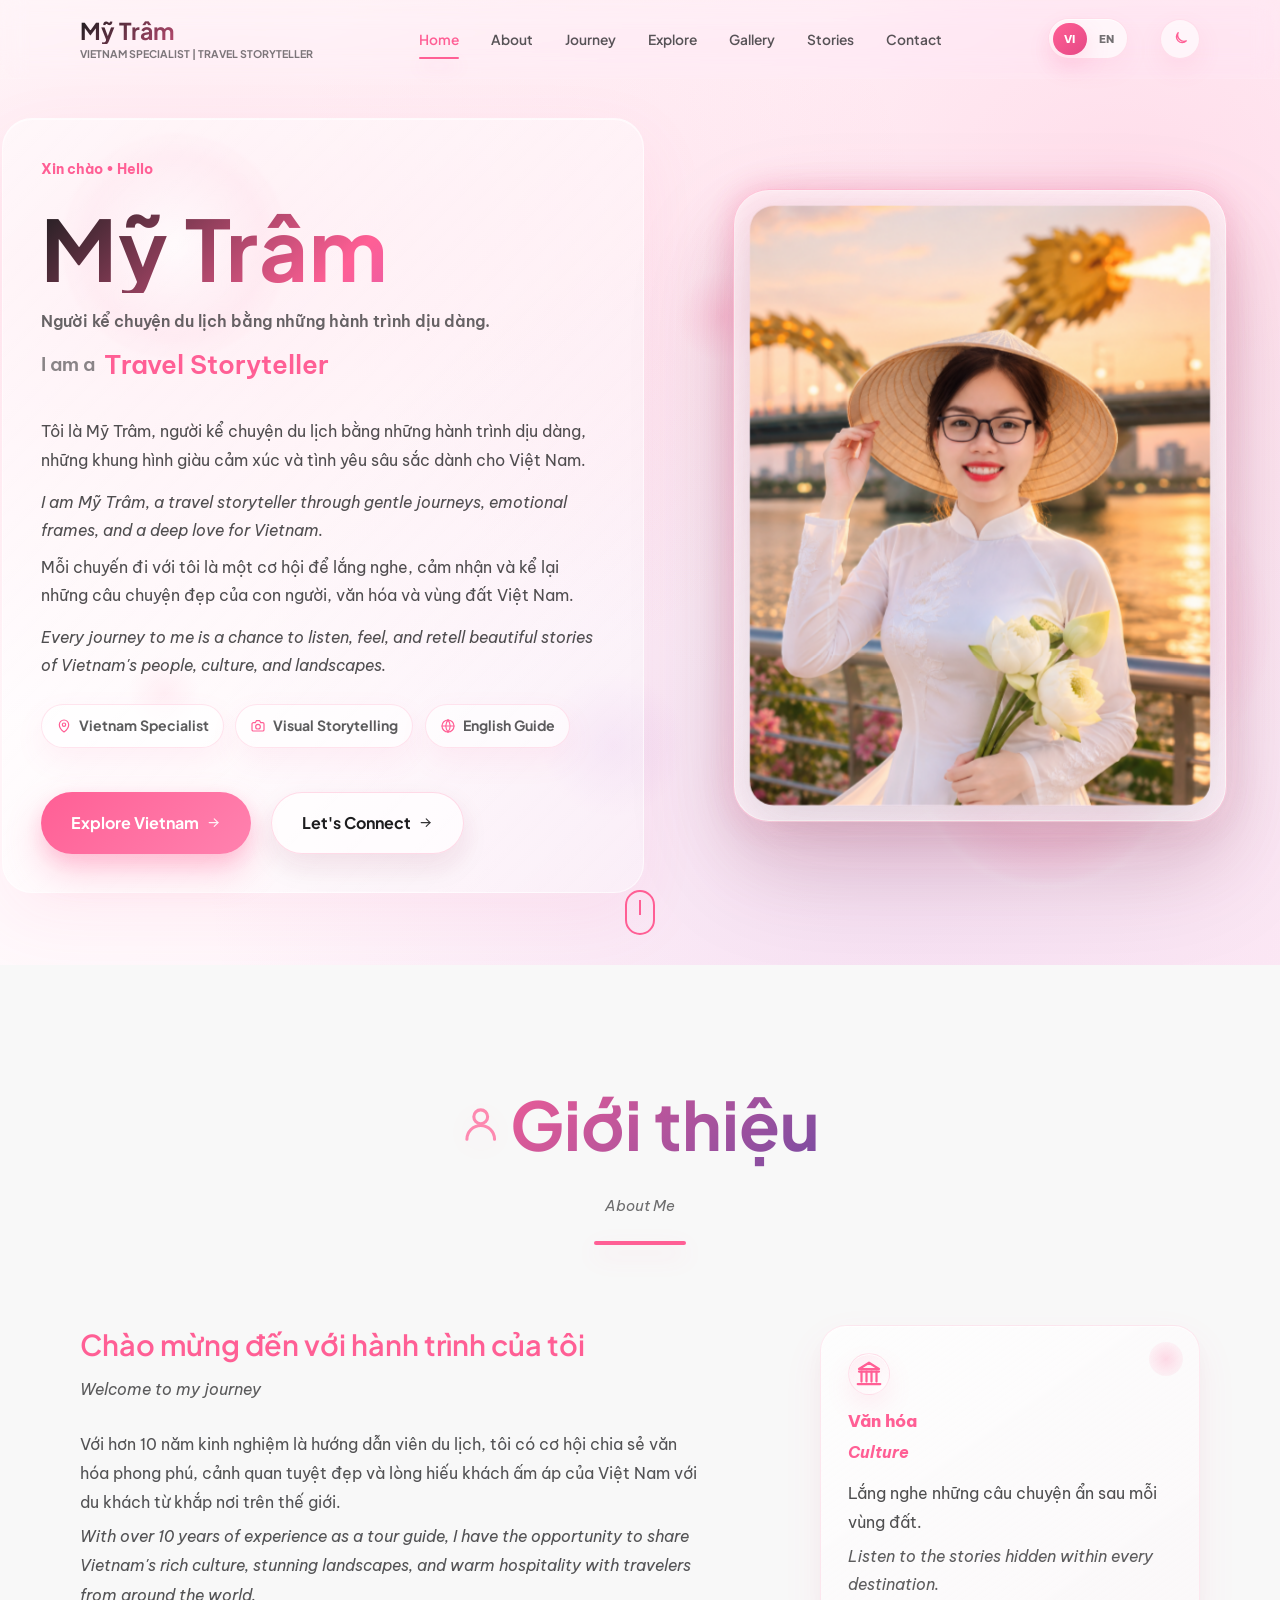
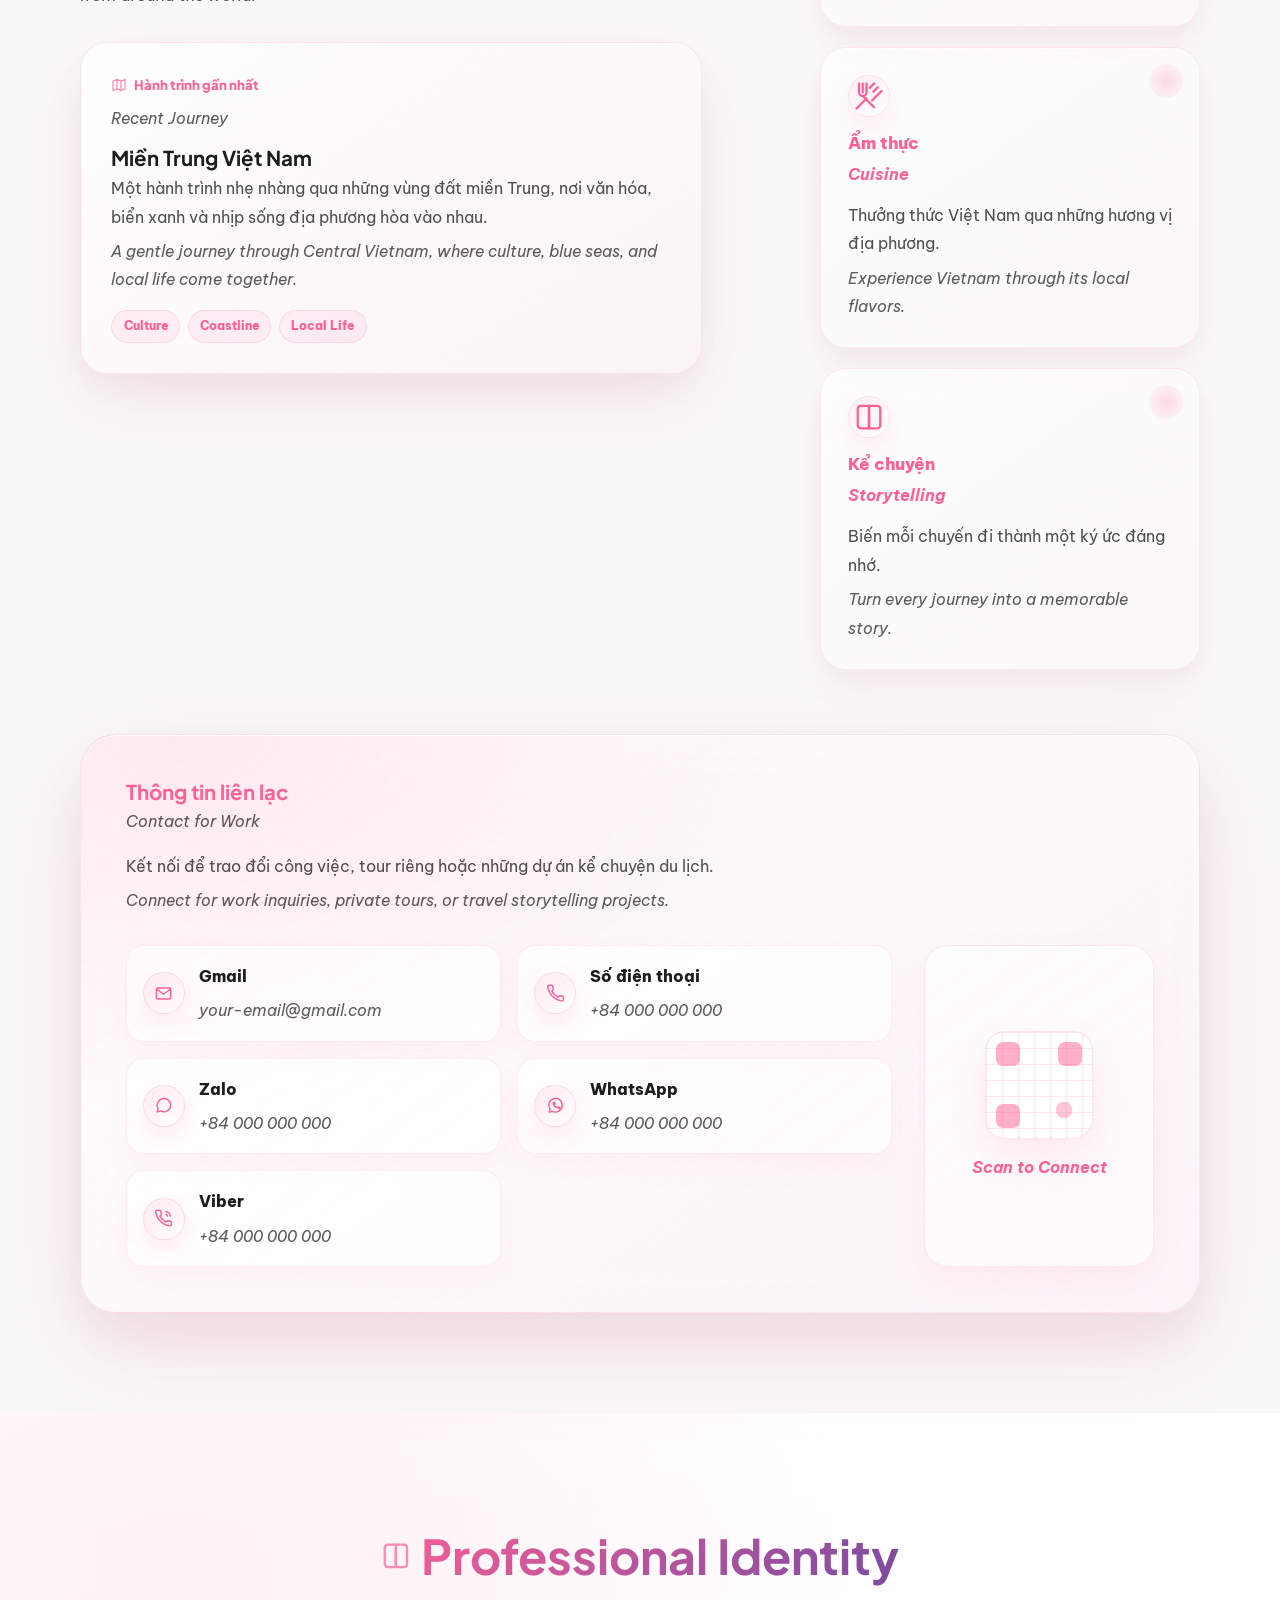
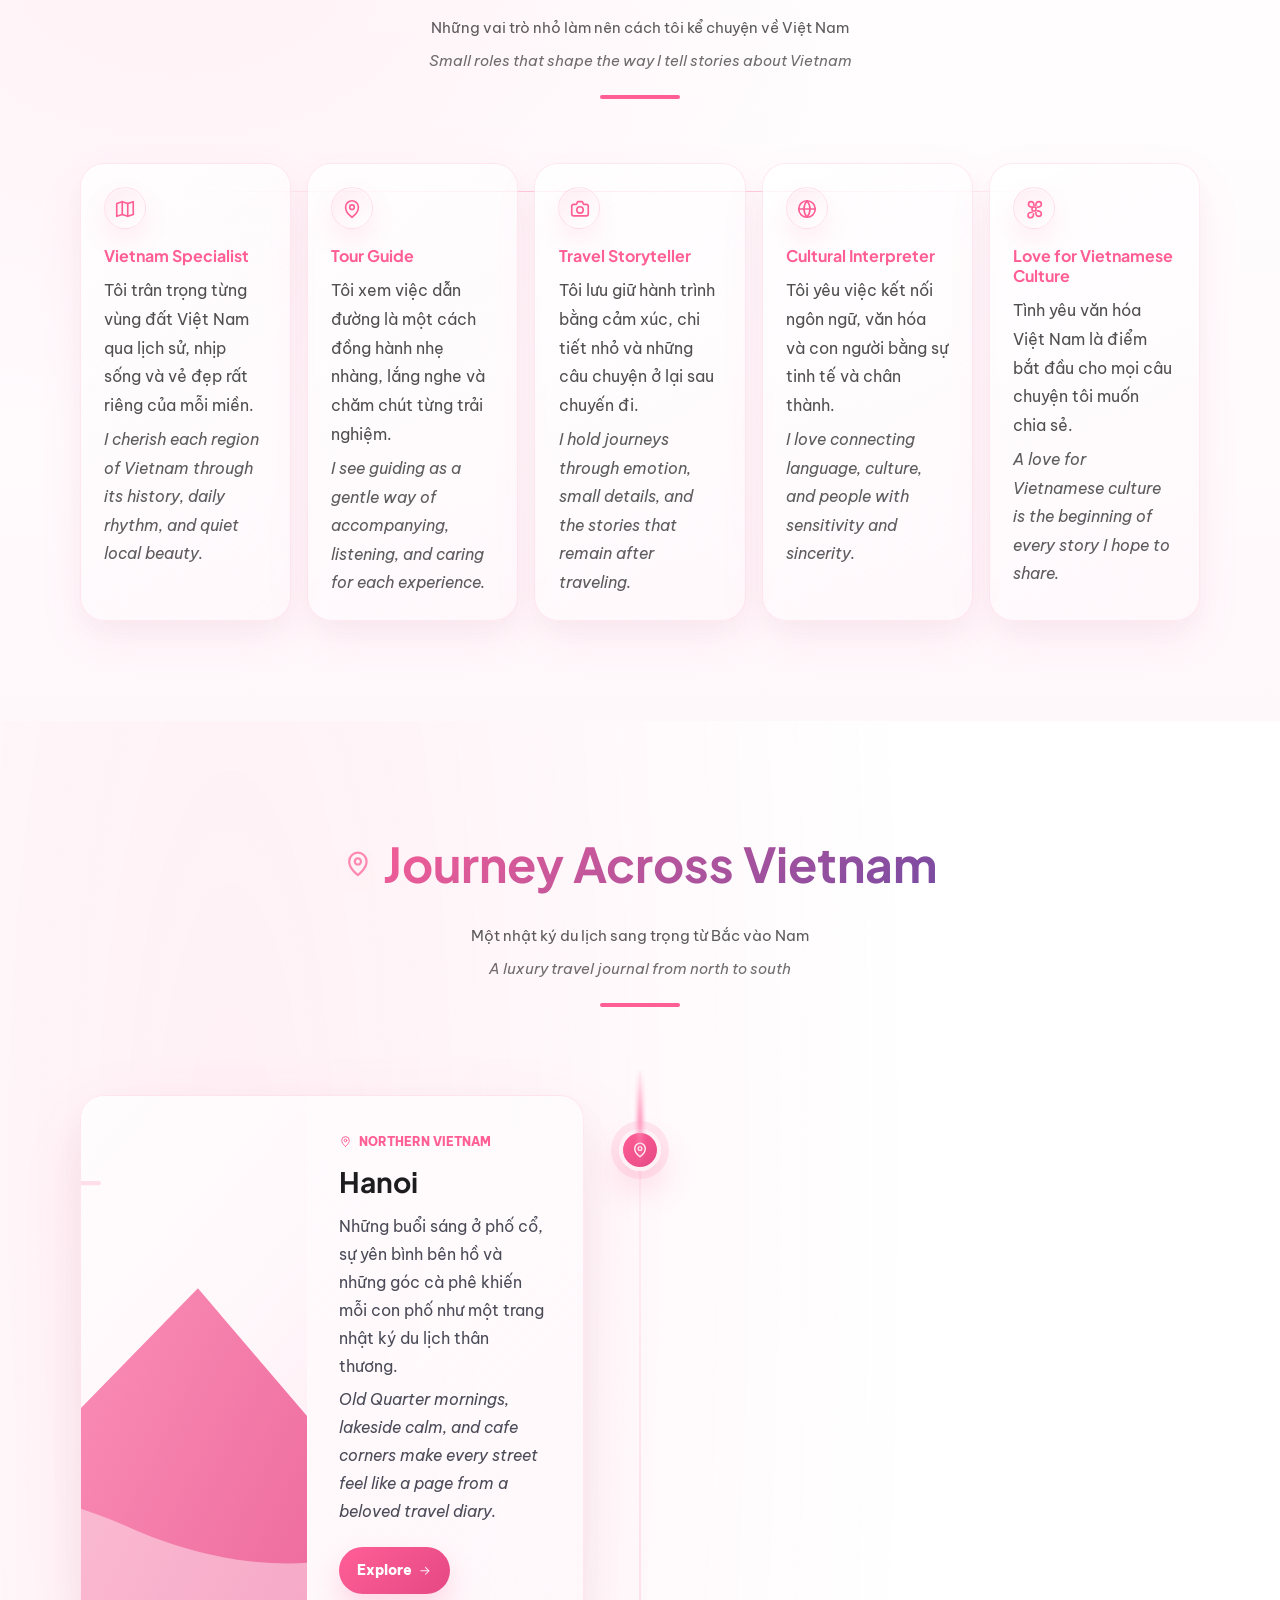
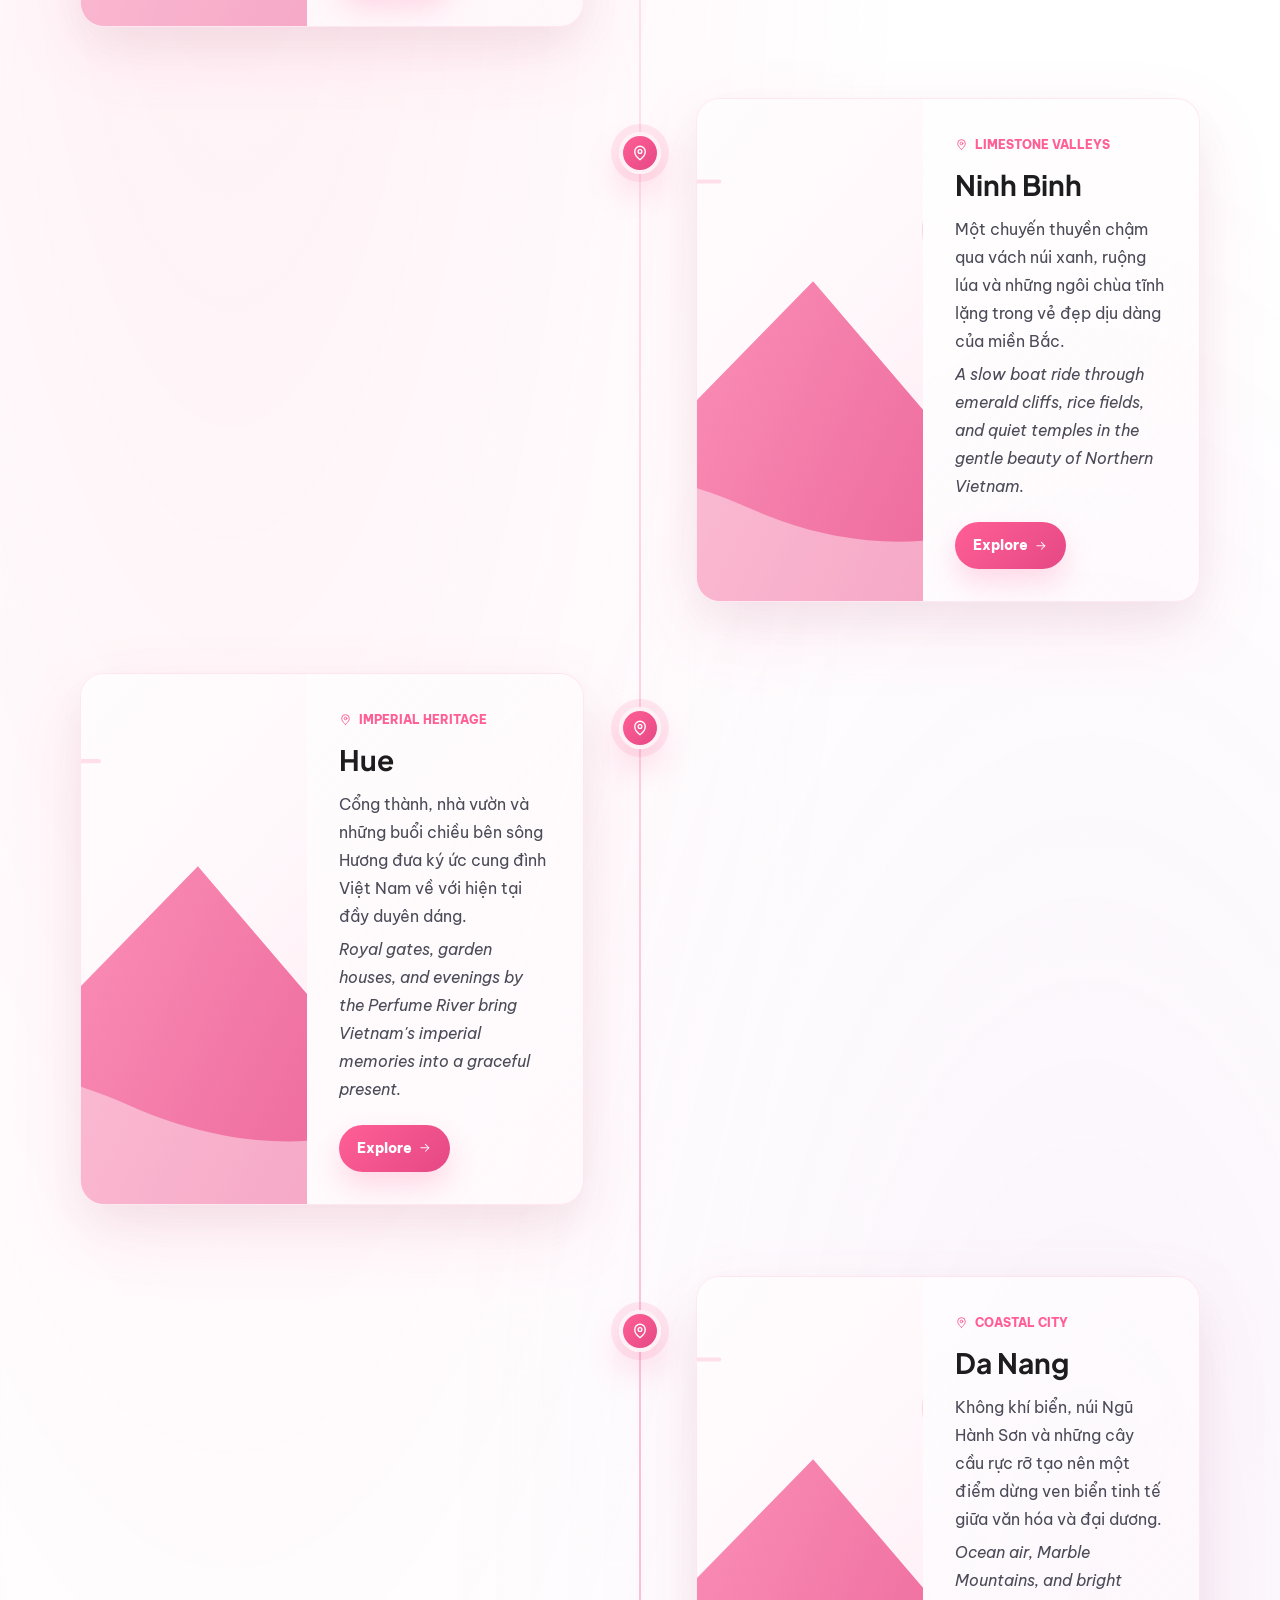
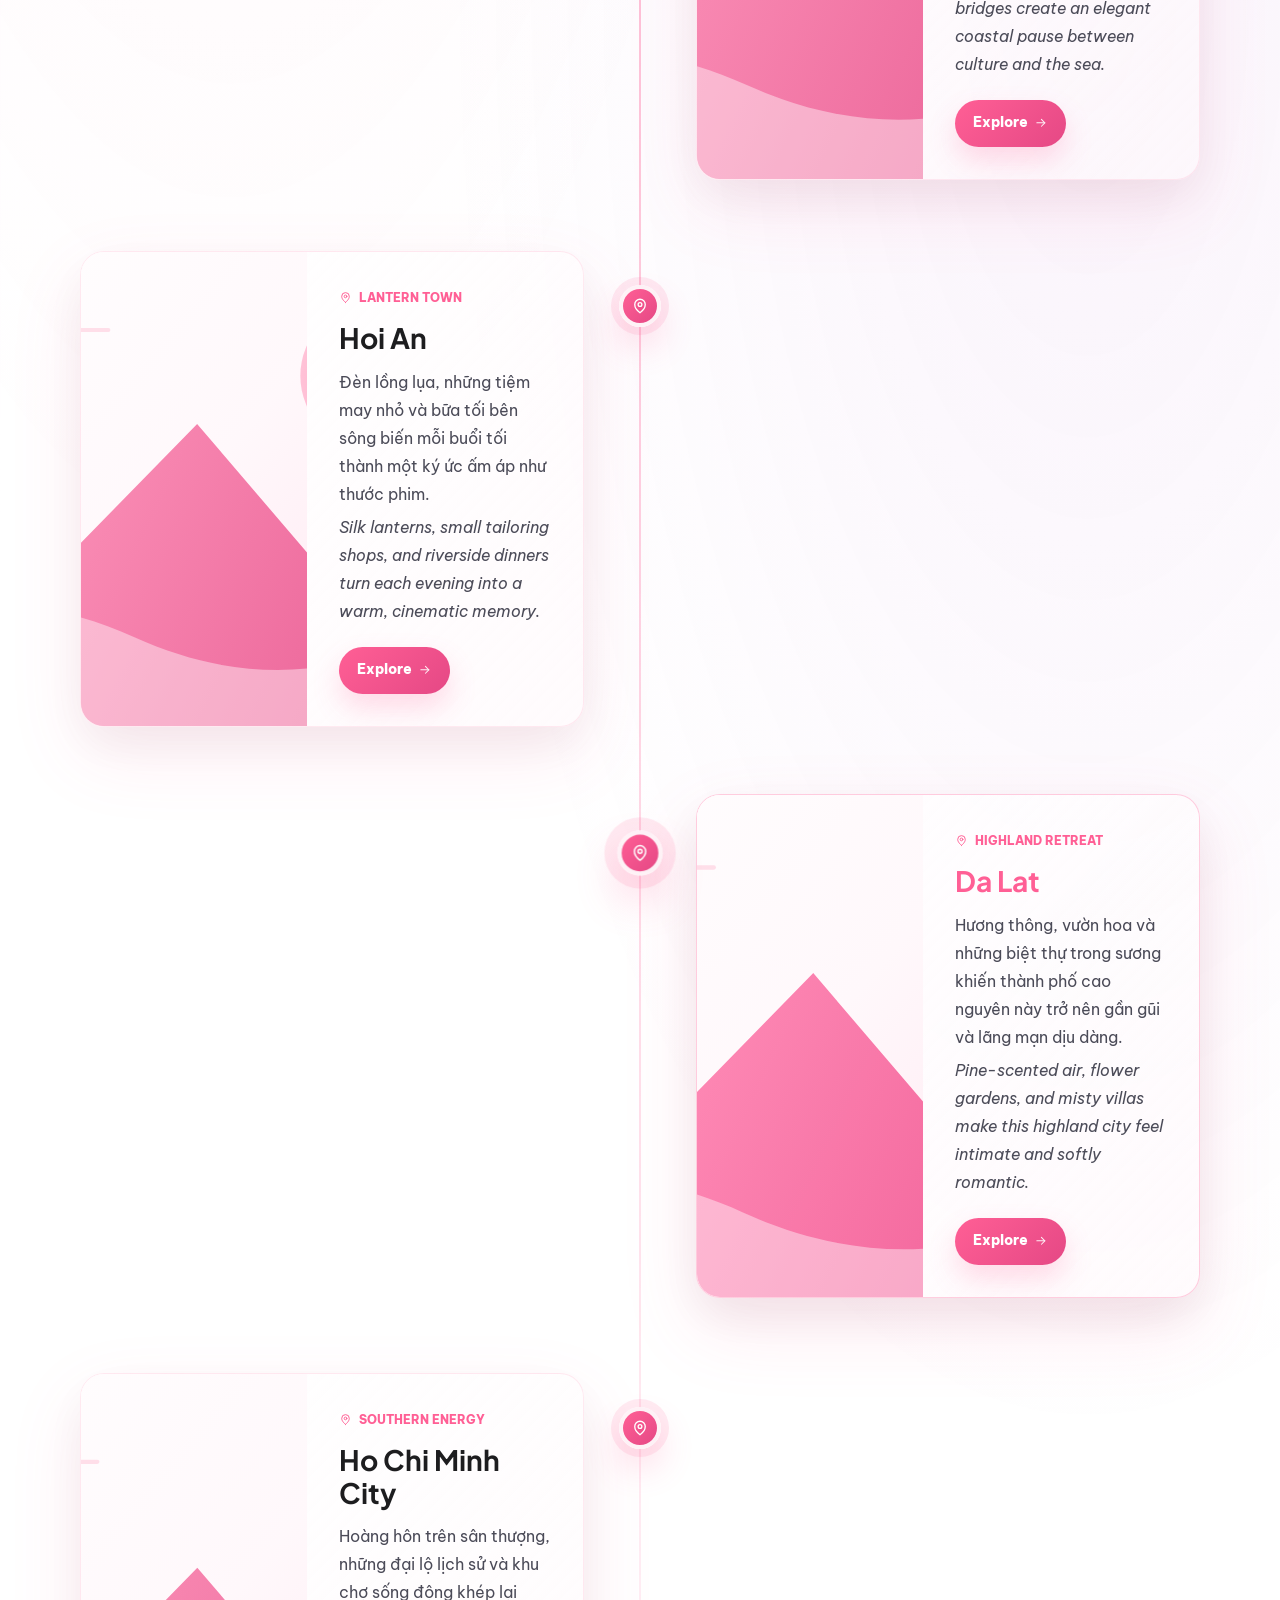
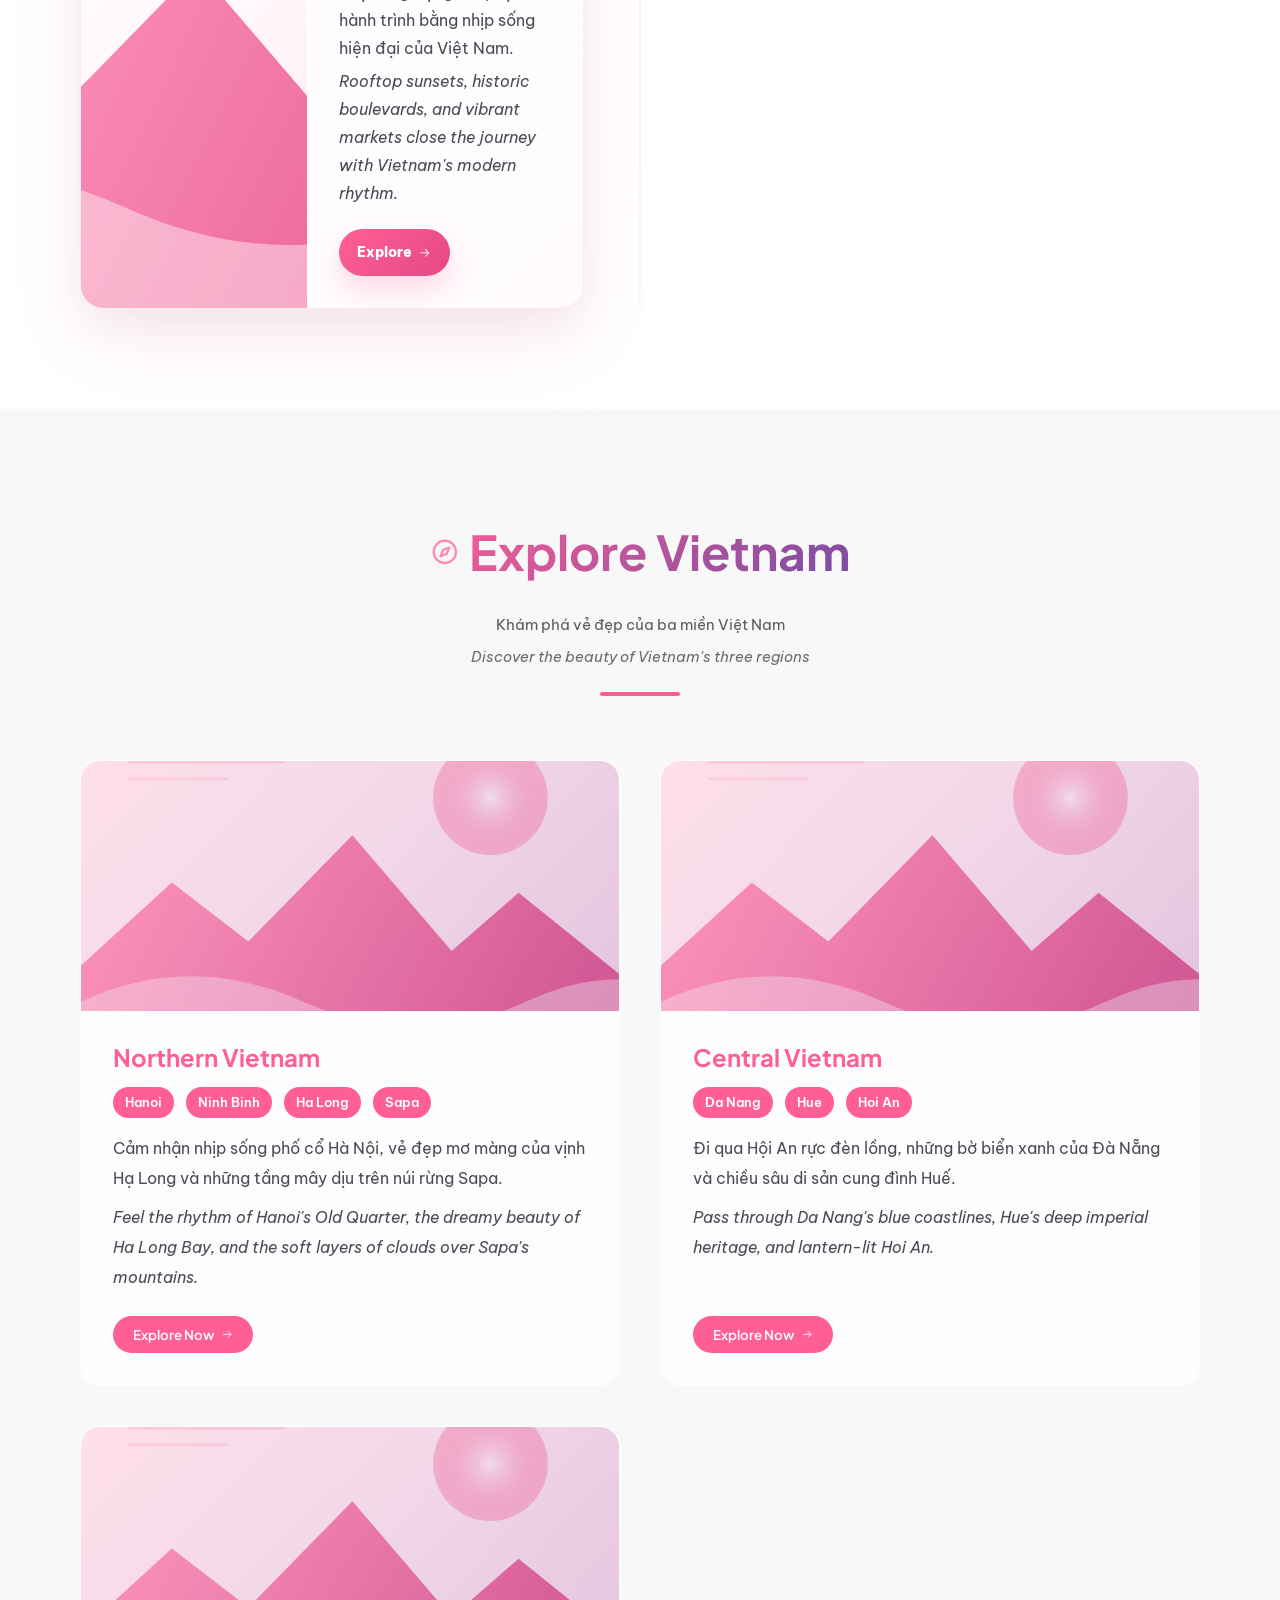
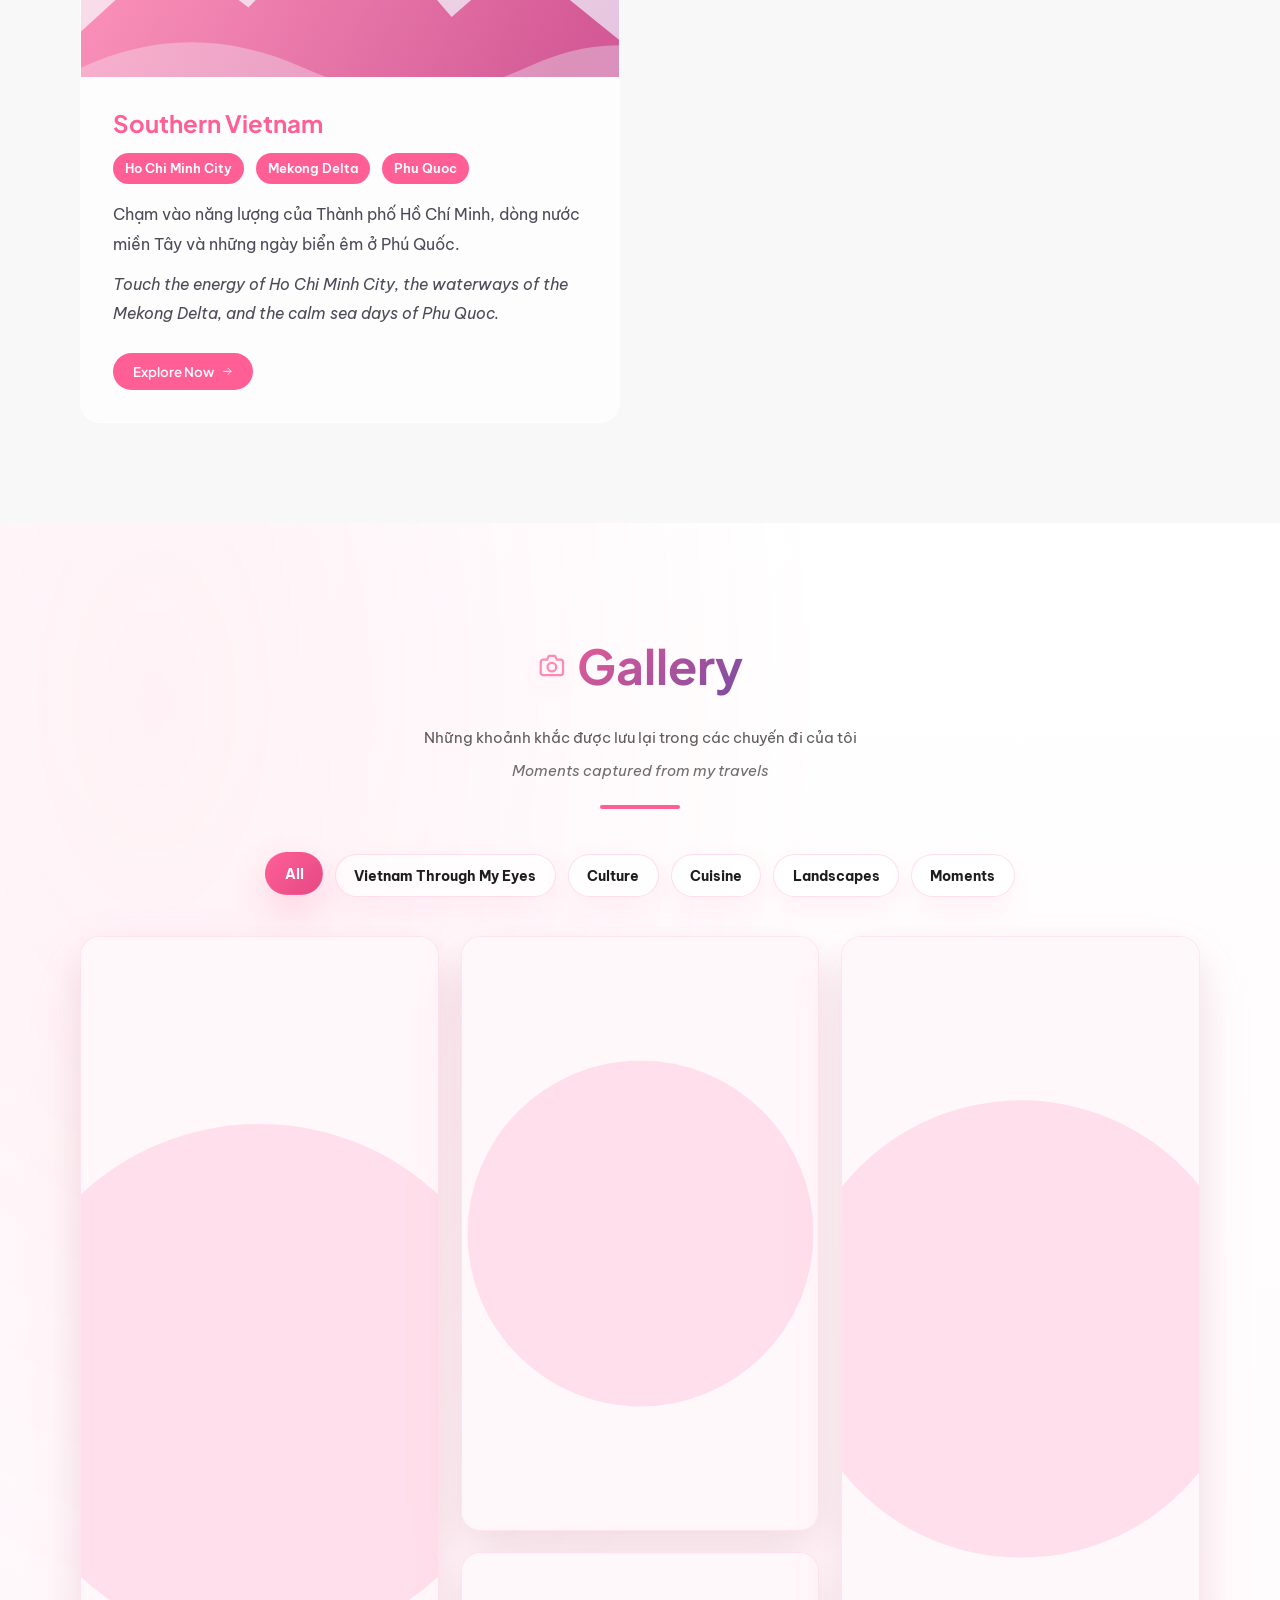
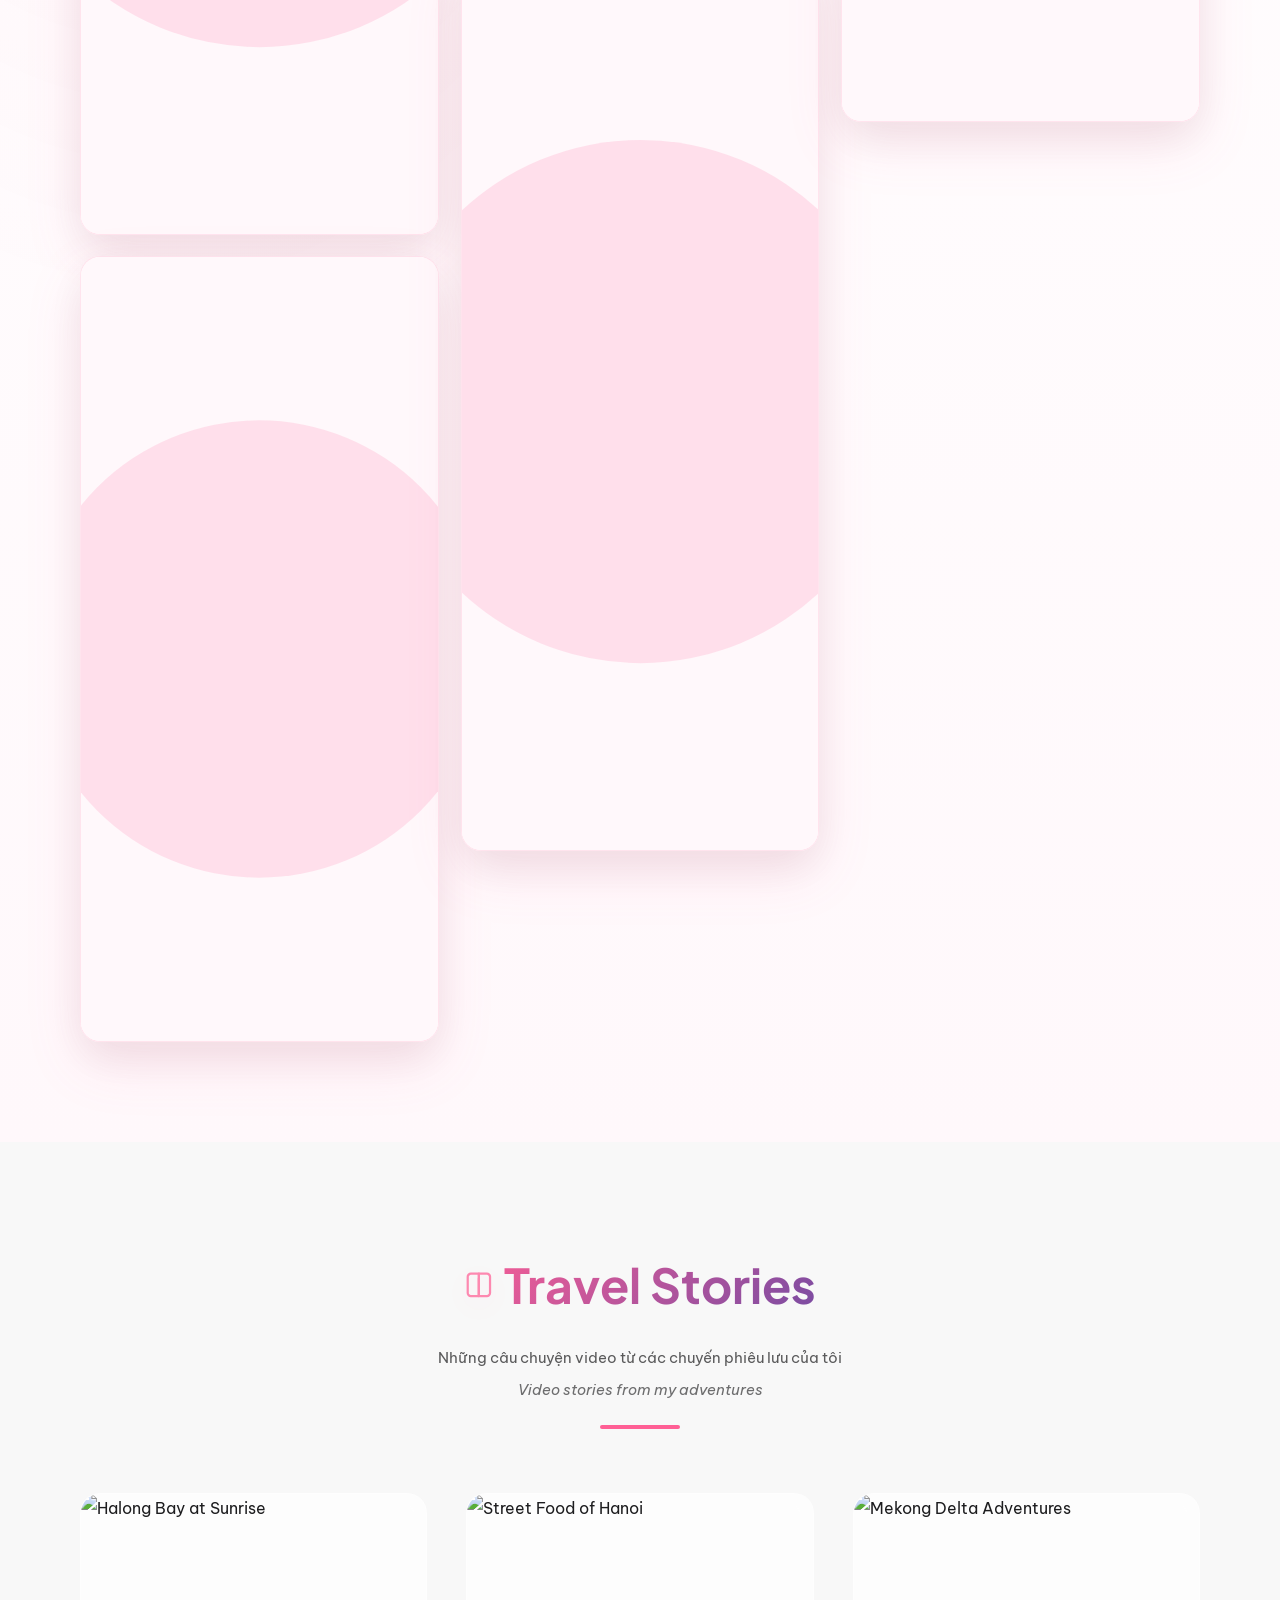
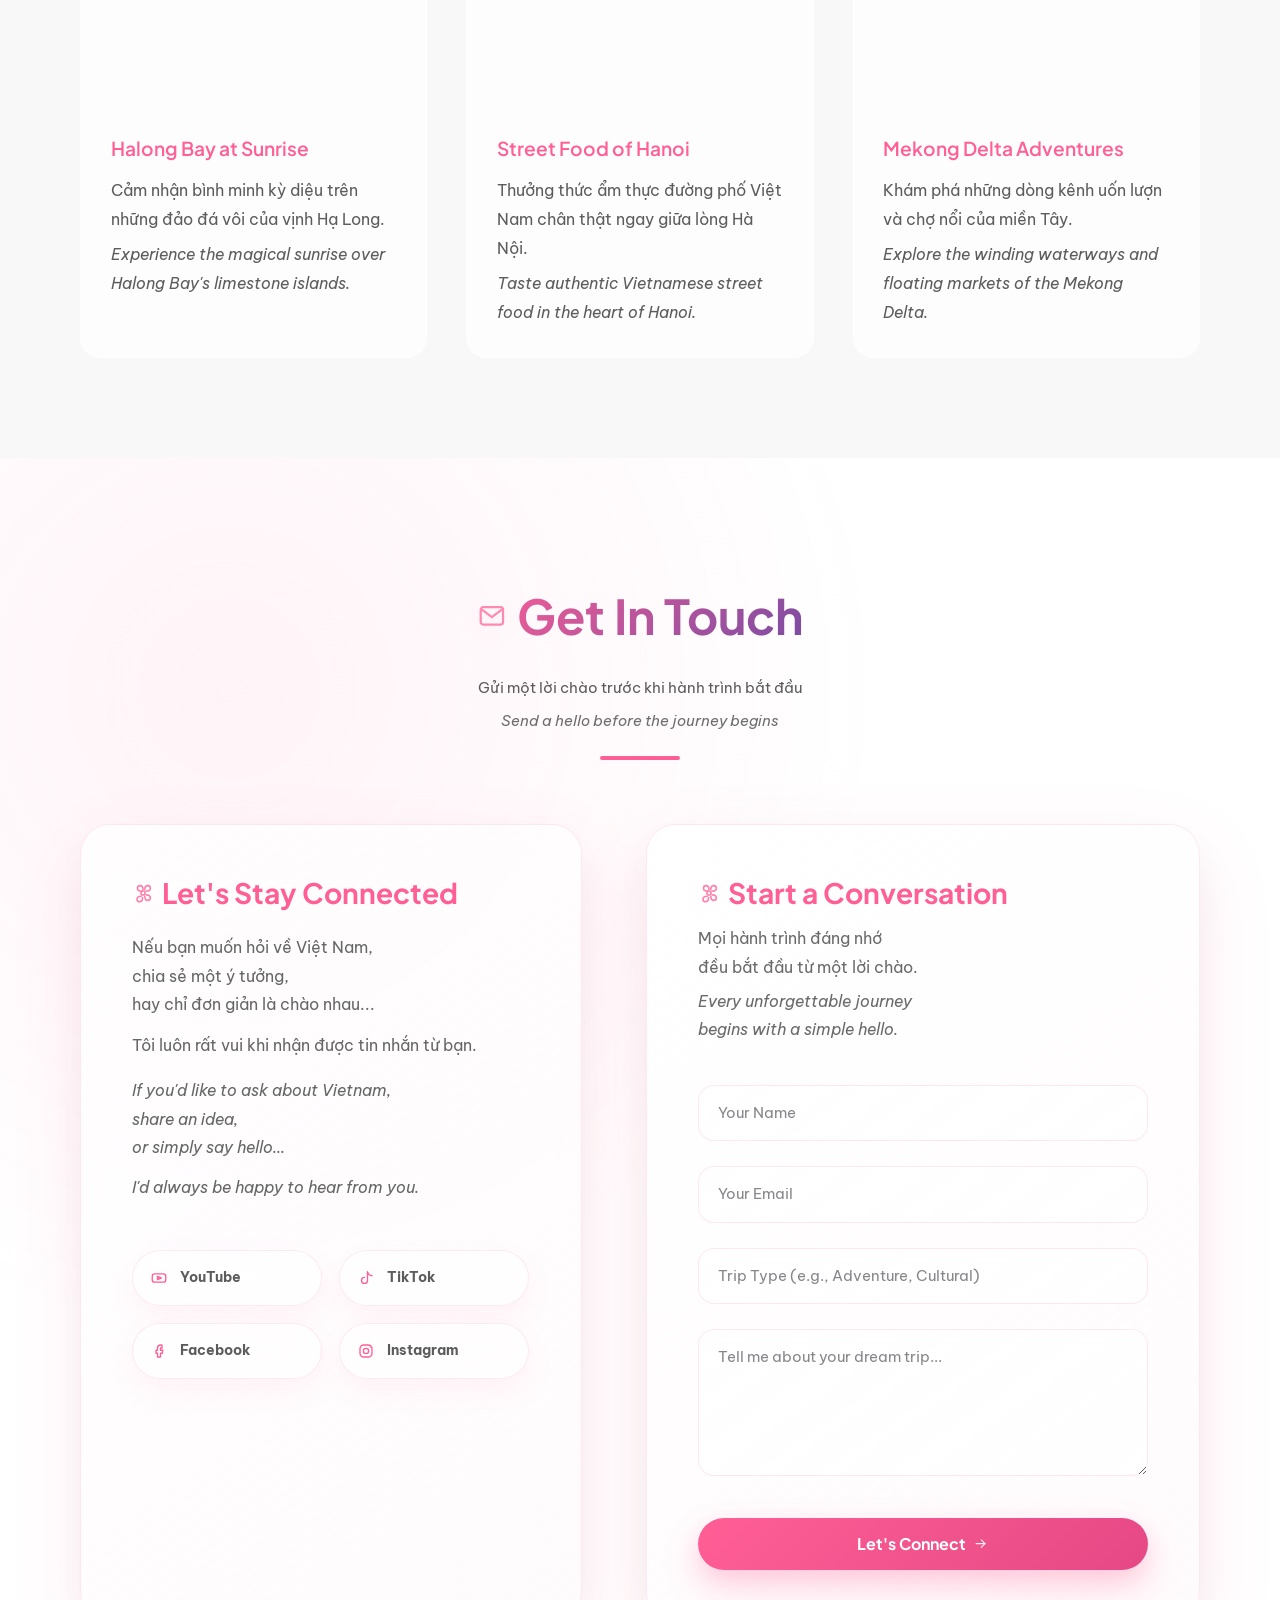
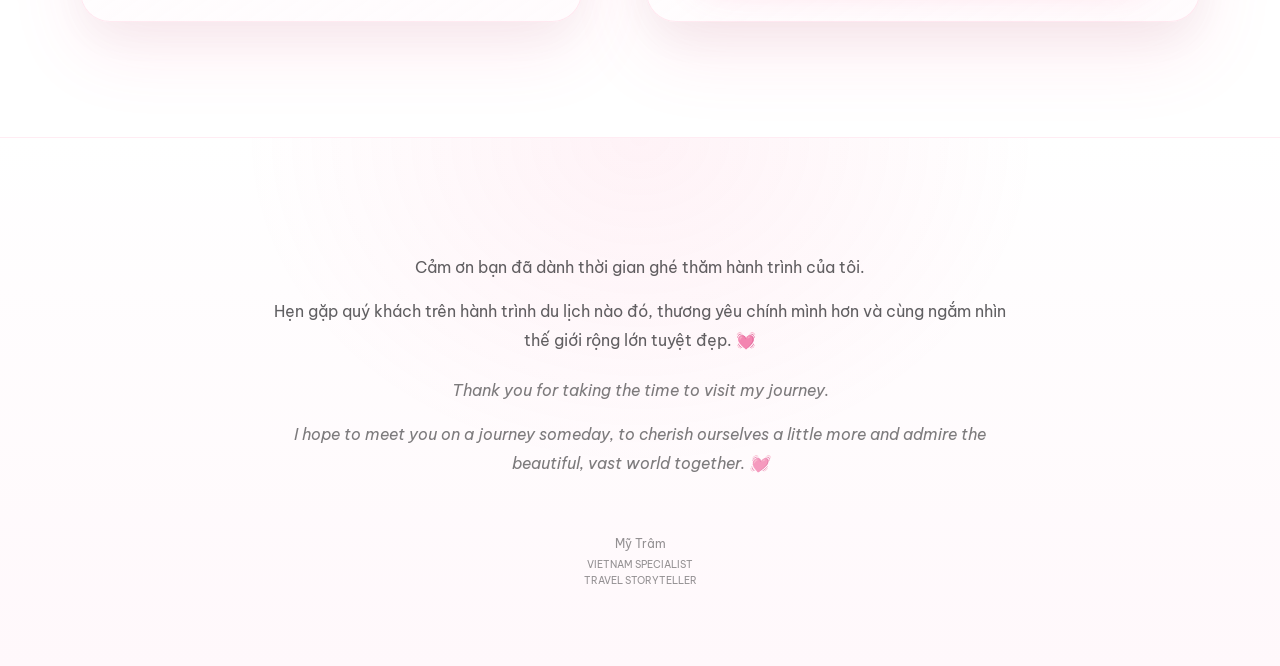
==== index.html @ 606c5a6f "Release v1.0" ====
<!DOCTYPE html>
<html lang="en">
<head>
    <meta charset="UTF-8">
    <meta name="viewport" content="width=device-width, initial-scale=1.0">
    <title>Mỹ Trâm | Vietnam Specialist & Travel Storyteller</title>
    <meta name="description" content="Mỹ Trâm is a Vietnamese travel storyteller sharing gentle journeys, cultural stories, and emotional frames from Vietnam.">
    <link rel="canonical" href="https://mytram16.github.io/">
    <link rel="icon" href="assets/favicon.svg" type="image/svg+xml">
    <meta property="og:type" content="website">
    <meta property="og:title" content="Mỹ Trâm | Vietnam Specialist & Travel Storyteller">
    <meta property="og:description" content="A soft personal travel journal sharing gentle journeys, cultural stories, and emotional frames from Vietnam.">
    <meta property="og:url" content="https://mytram16.github.io/">
    <meta property="og:image" content="https://mytram16.github.io/assets/images/hero.png">
    <meta name="twitter:card" content="summary_large_image">
    <meta name="twitter:title" content="Mỹ Trâm | Vietnam Specialist & Travel Storyteller">
    <meta name="twitter:description" content="A soft personal travel journal sharing gentle journeys, cultural stories, and emotional frames from Vietnam.">
    <meta name="twitter:image" content="https://mytram16.github.io/assets/images/hero.png">
    <script type="application/ld+json">
    {
        "@context": "https://schema.org",
        "@type": "Person",
        "name": "Mỹ Trâm",
        "url": "https://mytram16.github.io/",
        "image": "https://mytram16.github.io/assets/images/hero.png",
        "jobTitle": "Vietnam Specialist and Travel Storyteller",
        "knowsAbout": [
            "Vietnam travel",
            "Vietnamese culture",
            "Travel storytelling",
            "Cultural interpretation"
        ],
        "sameAs": []
    }
    </script>
    <link rel="preconnect" href="https://fonts.googleapis.com">
    <link rel="preconnect" href="https://fonts.gstatic.com" crossorigin>
    <link href="https://fonts.googleapis.com/css2?family=Be+Vietnam+Pro:wght@400;500;600;700&family=Plus+Jakarta+Sans:wght@400;500;600;700;800&display=swap&subset=vietnamese" rel="stylesheet">
    <link rel="stylesheet" href="style.css">
</head>
<body>
    <svg class="svg-sprite" aria-hidden="true" focusable="false">
        <symbol id="icon-arrow-right" viewBox="0 0 24 24"><path d="M5 12h14"></path><path d="m13 6 6 6-6 6"></path></symbol>
        <symbol id="icon-arrow-up" viewBox="0 0 24 24"><path d="m12 19V5"></path><path d="m5 12 7-7 7 7"></path></symbol>
        <symbol id="icon-book-open" viewBox="0 0 24 24"><path d="M12 7v14"></path><path d="M3 5.5A2.5 2.5 0 0 1 5.5 3H12v18H5.5A2.5 2.5 0 0 1 3 18.5z"></path><path d="M12 3h6.5A2.5 2.5 0 0 1 21 5.5v13a2.5 2.5 0 0 1-2.5 2.5H12z"></path></symbol>
        <symbol id="icon-camera" viewBox="0 0 24 24"><path d="M14.5 4 16 7h3a2 2 0 0 1 2 2v8.5a2 2 0 0 1-2 2H5a2 2 0 0 1-2-2V9a2 2 0 0 1 2-2h3l1.5-3z"></path><circle cx="12" cy="13" r="3.5"></circle></symbol>
        <symbol id="icon-compass" viewBox="0 0 24 24"><circle cx="12" cy="12" r="9"></circle><path d="m15.5 8.5-2 5-5 2 2-5z"></path></symbol>
        <symbol id="icon-facebook" viewBox="0 0 24 24"><path d="M14 8h2V4h-2a4 4 0 0 0-4 4v3H8v4h2v5h4v-5h2.5l.5-4h-3z"></path></symbol>
        <symbol id="icon-flower" viewBox="0 0 24 24"><path d="M12 8.5C12 5.5 10.6 4 8.8 4 7.3 4 6 5.2 6 6.8c0 1.8 1.5 3.2 4.5 3.2"></path><path d="M15.5 10c3 0 4.5-1.4 4.5-3.2C20 5.2 18.7 4 17.2 4 15.4 4 14 5.5 14 8.5"></path><path d="M14 15.5c0 3 1.4 4.5 3.2 4.5 1.5 0 2.8-1.2 2.8-2.8 0-1.8-1.5-3.2-4.5-3.2"></path><path d="M10 15.5c-3 0-4.5 1.4-4.5 3.2 0 1.6 1.3 2.8 2.8 2.8 1.8 0 3.2-1.5 3.2-4.5"></path><circle cx="12" cy="12" r="2.2"></circle></symbol>
        <symbol id="icon-globe" viewBox="0 0 24 24"><circle cx="12" cy="12" r="9"></circle><path d="M3 12h18"></path><path d="M12 3a14 14 0 0 1 0 18"></path><path d="M12 3a14 14 0 0 0 0 18"></path></symbol>
        <symbol id="icon-instagram" viewBox="0 0 24 24"><rect x="4" y="4" width="16" height="16" rx="5"></rect><circle cx="12" cy="12" r="3.5"></circle><path d="M17.5 6.8h.01"></path></symbol>
        <symbol id="icon-landmark" viewBox="0 0 24 24"><path d="M4 10h16"></path><path d="M6 10v8"></path><path d="M10 10v8"></path><path d="M14 10v8"></path><path d="M18 10v8"></path><path d="M3 20h18"></path><path d="m12 3 8 5H4z"></path></symbol>
        <symbol id="icon-mail" viewBox="0 0 24 24"><rect x="3" y="5" width="18" height="14" rx="2"></rect><path d="m4 7 8 6 8-6"></path></symbol>
        <symbol id="icon-map" viewBox="0 0 24 24"><path d="m3 6 6-2 6 2 6-2v14l-6 2-6-2-6 2z"></path><path d="M9 4v14"></path><path d="M15 6v14"></path></symbol>
        <symbol id="icon-map-pin" viewBox="0 0 24 24"><path d="M12 21s7-5.1 7-11a7 7 0 1 0-14 0c0 5.9 7 11 7 11Z"></path><circle cx="12" cy="10" r="2.5"></circle></symbol>
        <symbol id="icon-message-circle" viewBox="0 0 24 24"><path d="M21 11.5a8.5 8.5 0 0 1-12.6 7.4L4 20l1.1-4.1A8.5 8.5 0 1 1 21 11.5Z"></path></symbol>
        <symbol id="icon-moon" viewBox="0 0 24 24"><path d="M20.5 14.5A8.5 8.5 0 0 1 9.5 3.5 7 7 0 1 0 20.5 14.5Z"></path></symbol>
        <symbol id="icon-phone" viewBox="0 0 24 24"><path d="M22 16.9v2.4a2 2 0 0 1-2.2 2 19.8 19.8 0 0 1-8.6-3.1 19.2 19.2 0 0 1-5.9-5.9A19.8 19.8 0 0 1 2.2 3.7 2 2 0 0 1 4.2 1.5h2.4a2 2 0 0 1 2 1.7l.5 3a2 2 0 0 1-.5 1.7L7.5 9a16 16 0 0 0 7.5 7.5l1.1-1.1a2 2 0 0 1 1.7-.5l3 .5a2 2 0 0 1 1.2 1.5Z"></path></symbol>
        <symbol id="icon-phone-call" viewBox="0 0 24 24"><path d="M22 16.9v2.4a2 2 0 0 1-2.2 2 19.8 19.8 0 0 1-8.6-3.1 19.2 19.2 0 0 1-5.9-5.9A19.8 19.8 0 0 1 2.2 3.7 2 2 0 0 1 4.2 1.5h2.4a2 2 0 0 1 2 1.7l.5 3a2 2 0 0 1-.5 1.7L7.5 9a16 16 0 0 0 7.5 7.5l1.1-1.1a2 2 0 0 1 1.7-.5l3 .5a2 2 0 0 1 1.2 1.5Z"></path><path d="M15 3.5a5.5 5.5 0 0 1 5.5 5.5"></path><path d="M15 7a2 2 0 0 1 2 2"></path></symbol>
        <symbol id="icon-play" viewBox="0 0 24 24"><path d="M8 5v14l11-7z"></path></symbol>
        <symbol id="icon-sun" viewBox="0 0 24 24"><circle cx="12" cy="12" r="4"></circle><path d="M12 2v2"></path><path d="M12 20v2"></path><path d="m4.93 4.93 1.41 1.41"></path><path d="m17.66 17.66 1.41 1.41"></path><path d="M2 12h2"></path><path d="M20 12h2"></path><path d="m6.34 17.66-1.41 1.41"></path><path d="m19.07 4.93-1.41 1.41"></path></symbol>
        <symbol id="icon-tiktok" viewBox="0 0 24 24"><path d="M14 4v11.2a4 4 0 1 1-4-4"></path><path d="M14 4c1 3 2.8 4.8 6 5"></path></symbol>
        <symbol id="icon-utensils-crossed" viewBox="0 0 24 24"><path d="m16 2-3.5 3.5"></path><path d="m19 5-3.5 3.5"></path><path d="m22 8-7.5 7.5"></path><path d="m2 22 8-8"></path><path d="M7 2v7"></path><path d="M4 2v7"></path><path d="M10 2v7a3 3 0 0 1-6 0"></path><path d="m7 12 9 9"></path></symbol>
        <symbol id="icon-user-round" viewBox="0 0 24 24"><circle cx="12" cy="8" r="4"></circle><path d="M4 21a8 8 0 0 1 16 0"></path></symbol>
        <symbol id="icon-video" viewBox="0 0 24 24"><rect x="3" y="6" width="14" height="12" rx="2"></rect><path d="m17 10 4-2.5v9L17 14z"></path></symbol>
        <symbol id="icon-whatsapp" viewBox="0 0 24 24"><path d="M20.5 11.8a8.5 8.5 0 0 1-12.4 7.5L4 20.4l1.1-4A8.5 8.5 0 1 1 20.5 11.8Z"></path><path d="M9.2 8.7c.2 3.4 2.7 5.7 6 6.1"></path><path d="m9.2 8.7 1.1-.9 1.1 1.8-.8.8"></path><path d="m15.2 14.8.8-.8 1.8 1.1-.9 1.1"></path></symbol>
        <symbol id="icon-youtube" viewBox="0 0 24 24"><rect x="3" y="6.5" width="18" height="11" rx="3"></rect><path d="m10 10 5 2-5 2z"></path></symbol>
        <symbol id="icon-x" viewBox="0 0 24 24"><path d="M18 6 6 18"></path><path d="m6 6 12 12"></path></symbol>
    </svg>
    <!-- Navbar -->
    <nav class="navbar">
        <div class="container">
            <div class="navbar-wrapper">
                <div class="logo-section">
                    <h1 class="logo">Mỹ Trâm</h1>
                    <span class="logo-subtitle">Vietnam Specialist | Travel Storyteller</span>
                </div>
                
                <!-- Mobile Menu Button -->
                <button class="mobile-menu-btn" id="mobileMenuBtn" aria-label="Toggle menu">
                    <span class="hamburger"></span>
                </button>

                <!-- Navigation Links -->
                <ul class="nav-links" id="navLinks">
                    <li><a href="#home" class="nav-link">Home</a></li>
                    <li><a href="#about" class="nav-link">About</a></li>
                    <li><a href="#journey" class="nav-link">Journey</a></li>
                    <li><a href="#explore" class="nav-link">Explore</a></li>
                    <li><a href="#gallery" class="nav-link">Gallery</a></li>
                    <li><a href="#stories" class="nav-link">Stories</a></li>
                    <li><a href="#contact" class="nav-link">Contact</a></li>
                </ul>

                <div class="language-toggle" aria-label="Language preference">
                    <button type="button" class="language-option active" data-lang="vi" aria-pressed="true">VI</button>
                    <button type="button" class="language-option" data-lang="en" aria-pressed="false">EN</button>
                </div>

                <!-- Dark Mode Toggle & Theme Button -->
                <button class="theme-toggle" id="themeToggle" aria-label="Toggle dark mode">
                    <svg class="icon" aria-hidden="true"><use href="#icon-moon"></use></svg>
                </button>
            </div>
        </div>
    </nav>

    <!-- Hero Section -->
    <section id="home" class="hero">
        <div class="hero-orb hero-orb-one"></div>
        <div class="hero-orb hero-orb-two"></div>
        <div class="hero-orb hero-orb-three"></div>

        <div class="hero-content">
            <div class="hero-copy">
                <p class="hero-kicker fade-in-up">Xin chào • Hello</p>
                <h1 class="hero-title fade-in-up" style="animation-delay: 0.15s">Mỹ Trâm</h1>
                <p class="hero-role-vi text-vi fade-in-up" style="animation-delay: 0.22s">Người kể chuyện du lịch bằng những hành trình dịu dàng.</p>
                <div class="hero-roles fade-in-up" style="animation-delay: 0.3s" aria-label="Travel Storyteller, Vietnam Specialist, Tour Guide, Cultural Interpreter">
                    <span class="role-prefix">I am a</span>
                    <span class="role-window" aria-hidden="true">
                        <span class="role-list">
                            <span>Travel Storyteller</span>
                            <span>Vietnam Specialist</span>
                            <span>Tour Guide</span>
                            <span>Cultural Interpreter</span>
                        </span>
                    </span>
                </div>

                <div class="hero-intro fade-in-up" style="animation-delay: 0.45s">
                    <p class="intro-vi text-vi">Tôi là Mỹ Trâm, người kể chuyện du lịch bằng những hành trình dịu dàng, những khung hình giàu cảm xúc và tình yêu sâu sắc dành cho Việt Nam.</p>
                    <p class="intro-en text-en">I am Mỹ Trâm, a travel storyteller through gentle journeys, emotional frames, and a deep love for Vietnam.</p>
                    <p class="intro-vi text-vi">Mỗi chuyến đi với tôi là một cơ hội để lắng nghe, cảm nhận và kể lại những câu chuyện đẹp của con người, văn hóa và vùng đất Việt Nam.</p>
                    <p class="intro-en text-en">Every journey to me is a chance to listen, feel, and retell beautiful stories of Vietnam's people, culture, and landscapes.</p>
                </div>

                <div class="hero-badges fade-in-up" style="animation-delay: 0.55s">
                    <span class="hero-badge"><svg class="icon" aria-hidden="true"><use href="#icon-map-pin"></use></svg>Vietnam Specialist</span>
                    <span class="hero-badge"><svg class="icon" aria-hidden="true"><use href="#icon-camera"></use></svg>Visual Storytelling</span>
                    <span class="hero-badge"><svg class="icon" aria-hidden="true"><use href="#icon-globe"></use></svg>English Guide</span>
                </div>

                <div class="hero-buttons fade-in-up" style="animation-delay: 0.7s">
                    <a href="#explore" class="cta-button primary">Explore Vietnam <svg class="icon icon-arrow" aria-hidden="true"><use href="#icon-arrow-right"></use></svg></a>
                    <a href="#contact" class="cta-button secondary">Let's Connect <svg class="icon icon-arrow" aria-hidden="true"><use href="#icon-arrow-right"></use></svg></a>
                </div>
            </div>

            <div class="hero-portrait-panel fade-in-up" style="animation-delay: 0.35s">
                <div class="portrait-glow"></div>
                <div class="profile-image-wrapper">
                    <img src="assets/images/hero.png" alt="Mỹ Trâm" class="profile-image" width="1023" height="1537" loading="eager" fetchpriority="high" decoding="async">
                </div>
            </div>
        </div>
        
        <!-- Scroll Indicator -->
        <div class="scroll-indicator">
            <span></span>
        </div>
    </section>

    <!-- About Section -->
    <section id="about" class="about">
        <div class="container">
            <div class="section-header fade-in">
                <h2 class="section-title"><svg class="icon section-title-icon" aria-hidden="true"><use href="#icon-user-round"></use></svg>Giới thiệu</h2>
                <p class="section-subtitle text-en">About Me</p>
                <div class="title-underline"></div>
            </div>

            <div class="about-content">
                <div class="about-text fade-in">
                    <h3 class="about-subtitle">Chào mừng đến với hành trình của tôi</h3>
                    <p class="about-subtitle-en text-en">Welcome to my journey</p>
                    <p class="about-para-vi text-vi">Với hơn 10 năm kinh nghiệm là hướng dẫn viên du lịch, tôi có cơ hội chia sẻ văn hóa phong phú, cảnh quan tuyệt đẹp và lòng hiếu khách ấm áp của Việt Nam với du khách từ khắp nơi trên thế giới.</p>
                    <p class="about-para-en text-en">With over 10 years of experience as a tour guide, I have the opportunity to share Vietnam's rich culture, stunning landscapes, and warm hospitality with travelers from around the world.</p>

                    <div class="recent-journey-card glass">
                        <div class="recent-journey-kicker"><svg class="icon recent-journey-icon" aria-hidden="true"><use href="#icon-map"></use></svg>Hành trình gần nhất</div>
                        <p class="recent-journey-subtitle text-en">Recent Journey</p>
                        <h4>Miền Trung Việt Nam</h4>
                        <p class="text-vi">Một hành trình nhẹ nhàng qua những vùng đất miền Trung, nơi văn hóa, biển xanh và nhịp sống địa phương hòa vào nhau.</p>
                        <p class="text-en">A gentle journey through Central Vietnam, where culture, blue seas, and local life come together.</p>
                        <div class="recent-journey-tags">
                            <span>Culture</span>
                            <span>Coastline</span>
                            <span>Local Life</span>
                        </div>
                    </div>

                </div>

                <div class="about-story-cards fade-in" style="animation-delay: 0.2s">
                    <div class="about-story-card glass">
                        <span class="story-card-icon" aria-hidden="true"><svg class="icon"><use href="#icon-landmark"></use></svg></span>
                        <h4 class="about-story-title text-vi">Văn hóa</h4>
                        <span class="about-story-kicker text-en">Culture</span>
                        <p class="text-vi">Lắng nghe những câu chuyện ẩn sau mỗi vùng đất.</p>
                        <p class="text-en">Listen to the stories hidden within every destination.</p>
                    </div>
                    <div class="about-story-card glass">
                        <span class="story-card-icon" aria-hidden="true"><svg class="icon"><use href="#icon-utensils-crossed"></use></svg></span>
                        <h4 class="about-story-title text-vi">Ẩm thực</h4>
                        <span class="about-story-kicker text-en">Cuisine</span>
                        <p class="text-vi">Thưởng thức Việt Nam qua những hương vị địa phương.</p>
                        <p class="text-en">Experience Vietnam through its local flavors.</p>
                    </div>
                    <div class="about-story-card glass">
                        <span class="story-card-icon" aria-hidden="true"><svg class="icon"><use href="#icon-book-open"></use></svg></span>
                        <h4 class="about-story-title text-vi">Kể chuyện</h4>
                        <span class="about-story-kicker text-en">Storytelling</span>
                        <p class="text-vi">Biến mỗi chuyến đi thành một ký ức đáng nhớ.</p>
                        <p class="text-en">Turn every journey into a memorable story.</p>
                    </div>
                </div>
            </div>

            <div class="about-contact-card glass fade-in">
                <div class="about-contact-header">
                    <h4>Thông tin liên lạc</h4>
                    <p class="text-en">Contact for Work</p>
                    <p class="text-vi">Kết nối để trao đổi công việc, tour riêng hoặc những dự án kể chuyện du lịch.</p>
                    <p class="text-en">Connect for work inquiries, private tours, or travel storytelling projects.</p>
                </div>

                <div class="about-contact-layout">
                    <div class="about-contact-grid">
                        <a href="mailto:your-email@gmail.com" class="about-contact-item">
                            <span class="about-contact-icon" aria-hidden="true"><svg class="icon"><use href="#icon-mail"></use></svg></span>
                            <span>
                                <span class="about-contact-label text-vi">Gmail</span>
                                <span class="about-contact-value text-en">your-email@gmail.com</span>
                            </span>
                        </a>
                        <a href="tel:+84000000000" class="about-contact-item">
                            <span class="about-contact-icon" aria-hidden="true"><svg class="icon"><use href="#icon-phone"></use></svg></span>
                            <span>
                                <span class="about-contact-label text-vi">Số điện thoại</span>
                                <span class="about-contact-value text-en">+84 000 000 000</span>
                            </span>
                        </a>
                        <a href="tel:+84000000000" class="about-contact-item">
                            <span class="about-contact-icon" aria-hidden="true"><svg class="icon"><use href="#icon-message-circle"></use></svg></span>
                            <span>
                                <span class="about-contact-label text-vi">Zalo</span>
                                <span class="about-contact-value text-en">+84 000 000 000</span>
                            </span>
                        </a>
                        <a href="https://wa.me/84000000000" class="about-contact-item">
                            <span class="about-contact-icon" aria-hidden="true"><svg class="icon"><use href="#icon-whatsapp"></use></svg></span>
                            <span>
                                <span class="about-contact-label text-vi">WhatsApp</span>
                                <span class="about-contact-value text-en">+84 000 000 000</span>
                            </span>
                        </a>
                        <a href="tel:+84000000000" class="about-contact-item">
                            <span class="about-contact-icon" aria-hidden="true"><svg class="icon"><use href="#icon-phone-call"></use></svg></span>
                            <span>
                                <span class="about-contact-label text-vi">Viber</span>
                                <span class="about-contact-value text-en">+84 000 000 000</span>
                            </span>
                        </a>
                    </div>

                    <div class="about-contact-qr" aria-label="QR code placeholder">
                        <div class="qr-placeholder">
                            <span></span>
                            <span></span>
                            <span></span>
                            <span></span>
                        </div>
                        <p class="text-en">Scan to Connect</p>
                    </div>
                </div>
            </div>
        </div>
    </section>

    <!-- Professional Identity Section -->
    <section id="identity" class="identity">
        <div class="container">
            <div class="section-header fade-in">
                <h2 class="section-title"><svg class="icon section-title-icon" aria-hidden="true"><use href="#icon-book-open"></use></svg>Professional Identity</h2>
                <p class="section-subtitle text-vi">Những vai trò nhỏ làm nên cách tôi kể chuyện về Việt Nam</p>
                <p class="section-subtitle text-en">Small roles that shape the way I tell stories about Vietnam</p>
                <div class="title-underline"></div>
            </div>

            <div class="identity-timeline fade-in" aria-label="Professional identity timeline">
                <article class="identity-card glass">
                    <span class="identity-icon" aria-hidden="true"><svg class="icon"><use href="#icon-map"></use></svg></span>
                    <h3>Vietnam Specialist</h3>
                    <p class="text-vi">Tôi trân trọng từng vùng đất Việt Nam qua lịch sử, nhịp sống và vẻ đẹp rất riêng của mỗi miền.</p>
                    <p class="text-en">I cherish each region of Vietnam through its history, daily rhythm, and quiet local beauty.</p>
                </article>

                <article class="identity-card glass">
                    <span class="identity-icon" aria-hidden="true"><svg class="icon"><use href="#icon-map-pin"></use></svg></span>
                    <h3>Tour Guide</h3>
                    <p class="text-vi">Tôi xem việc dẫn đường là một cách đồng hành nhẹ nhàng, lắng nghe và chăm chút từng trải nghiệm.</p>
                    <p class="text-en">I see guiding as a gentle way of accompanying, listening, and caring for each experience.</p>
                </article>

                <article class="identity-card glass">
                    <span class="identity-icon" aria-hidden="true"><svg class="icon"><use href="#icon-camera"></use></svg></span>
                    <h3>Travel Storyteller</h3>
                    <p class="text-vi">Tôi lưu giữ hành trình bằng cảm xúc, chi tiết nhỏ và những câu chuyện ở lại sau chuyến đi.</p>
                    <p class="text-en">I hold journeys through emotion, small details, and the stories that remain after traveling.</p>
                </article>

                <article class="identity-card glass">
                    <span class="identity-icon" aria-hidden="true"><svg class="icon"><use href="#icon-globe"></use></svg></span>
                    <h3>Cultural Interpreter</h3>
                    <p class="text-vi">Tôi yêu việc kết nối ngôn ngữ, văn hóa và con người bằng sự tinh tế và chân thành.</p>
                    <p class="text-en">I love connecting language, culture, and people with sensitivity and sincerity.</p>
                </article>

                <article class="identity-card glass">
                    <span class="identity-icon" aria-hidden="true"><svg class="icon"><use href="#icon-flower"></use></svg></span>
                    <h3>Love for Vietnamese Culture</h3>
                    <p class="text-vi">Tình yêu văn hóa Việt Nam là điểm bắt đầu cho mọi câu chuyện tôi muốn chia sẻ.</p>
                    <p class="text-en">A love for Vietnamese culture is the beginning of every story I hope to share.</p>
                </article>
            </div>
        </div>
    </section>

    <!-- Journey Section -->
    <section id="journey" class="journey">
        <div class="container">
            <div class="section-header fade-in">
                <h2 class="section-title"><svg class="icon section-title-icon" aria-hidden="true"><use href="#icon-map-pin"></use></svg>Journey Across Vietnam</h2>
                <p class="section-subtitle text-vi">Một nhật ký du lịch sang trọng từ Bắc vào Nam</p>
                <p class="section-subtitle text-en">A luxury travel journal from north to south</p>
                <div class="title-underline"></div>
            </div>

            <div class="journey-timeline">
                <article class="journey-stop fade-in-left">
                    <div class="journey-marker" aria-hidden="true"><svg class="icon"><use href="#icon-map-pin"></use></svg></div>
                    <div class="journey-card glass">
                        <div class="journey-image">
                            <img src="assets/journey-placeholder.svg" alt="Hanoi image placeholder" width="900" height="620" loading="lazy" decoding="async">
                        </div>
                        <div class="journey-card-body">
                            <span class="journey-region"><svg class="icon" aria-hidden="true"><use href="#icon-map-pin"></use></svg> Northern Vietnam</span>
                            <h3>Hanoi</h3>
                            <p class="text-vi">Những buổi sáng ở phố cổ, sự yên bình bên hồ và những góc cà phê khiến mỗi con phố như một trang nhật ký du lịch thân thương.</p>
                            <p class="text-en">Old Quarter mornings, lakeside calm, and cafe corners make every street feel like a page from a beloved travel diary.</p>
                            <a href="#explore" class="journey-explore">Explore <svg class="icon icon-arrow" aria-hidden="true"><use href="#icon-arrow-right"></use></svg></a>
                        </div>
                    </div>
                </article>

                <article class="journey-stop fade-in-right">
                    <div class="journey-marker" aria-hidden="true"><svg class="icon"><use href="#icon-map-pin"></use></svg></div>
                    <div class="journey-card glass">
                        <div class="journey-image">
                            <img src="assets/journey-placeholder.svg" alt="Ninh Binh image placeholder" width="900" height="620" loading="lazy" decoding="async">
                        </div>
                        <div class="journey-card-body">
                            <span class="journey-region"><svg class="icon" aria-hidden="true"><use href="#icon-map-pin"></use></svg> Limestone Valleys</span>
                            <h3>Ninh Binh</h3>
                            <p class="text-vi">Một chuyến thuyền chậm qua vách núi xanh, ruộng lúa và những ngôi chùa tĩnh lặng trong vẻ đẹp dịu dàng của miền Bắc.</p>
                            <p class="text-en">A slow boat ride through emerald cliffs, rice fields, and quiet temples in the gentle beauty of Northern Vietnam.</p>
                            <a href="#explore" class="journey-explore">Explore <svg class="icon icon-arrow" aria-hidden="true"><use href="#icon-arrow-right"></use></svg></a>
                        </div>
                    </div>
                </article>

                <article class="journey-stop fade-in-left">
                    <div class="journey-marker" aria-hidden="true"><svg class="icon"><use href="#icon-map-pin"></use></svg></div>
                    <div class="journey-card glass">
                        <div class="journey-image">
                            <img src="assets/journey-placeholder.svg" alt="Hue image placeholder" width="900" height="620" loading="lazy" decoding="async">
                        </div>
                        <div class="journey-card-body">
                            <span class="journey-region"><svg class="icon" aria-hidden="true"><use href="#icon-map-pin"></use></svg> Imperial Heritage</span>
                            <h3>Hue</h3>
                            <p class="text-vi">Cổng thành, nhà vườn và những buổi chiều bên sông Hương đưa ký ức cung đình Việt Nam về với hiện tại đầy duyên dáng.</p>
                            <p class="text-en">Royal gates, garden houses, and evenings by the Perfume River bring Vietnam's imperial memories into a graceful present.</p>
                            <a href="#explore" class="journey-explore">Explore <svg class="icon icon-arrow" aria-hidden="true"><use href="#icon-arrow-right"></use></svg></a>
                        </div>
                    </div>
                </article>

                <article class="journey-stop fade-in-right">
                    <div class="journey-marker" aria-hidden="true"><svg class="icon"><use href="#icon-map-pin"></use></svg></div>
                    <div class="journey-card glass">
                        <div class="journey-image">
                            <img src="assets/journey-placeholder.svg" alt="Da Nang image placeholder" width="900" height="620" loading="lazy" decoding="async">
                        </div>
                        <div class="journey-card-body">
                            <span class="journey-region"><svg class="icon" aria-hidden="true"><use href="#icon-map-pin"></use></svg> Coastal City</span>
                            <h3>Da Nang</h3>
                            <p class="text-vi">Không khí biển, núi Ngũ Hành Sơn và những cây cầu rực rỡ tạo nên một điểm dừng ven biển tinh tế giữa văn hóa và đại dương.</p>
                            <p class="text-en">Ocean air, Marble Mountains, and bright bridges create an elegant coastal pause between culture and the sea.</p>
                            <a href="#explore" class="journey-explore">Explore <svg class="icon icon-arrow" aria-hidden="true"><use href="#icon-arrow-right"></use></svg></a>
                        </div>
                    </div>
                </article>

                <article class="journey-stop fade-in-left">
                    <div class="journey-marker" aria-hidden="true"><svg class="icon"><use href="#icon-map-pin"></use></svg></div>
                    <div class="journey-card glass">
                        <div class="journey-image">
                            <img src="assets/journey-placeholder.svg" alt="Hoi An image placeholder" width="900" height="620" loading="lazy" decoding="async">
                        </div>
                        <div class="journey-card-body">
                            <span class="journey-region"><svg class="icon" aria-hidden="true"><use href="#icon-map-pin"></use></svg> Lantern Town</span>
                            <h3>Hoi An</h3>
                            <p class="text-vi">Đèn lồng lụa, những tiệm may nhỏ và bữa tối bên sông biến mỗi buổi tối thành một ký ức ấm áp như thước phim.</p>
                            <p class="text-en">Silk lanterns, small tailoring shops, and riverside dinners turn each evening into a warm, cinematic memory.</p>
                            <a href="#explore" class="journey-explore">Explore <svg class="icon icon-arrow" aria-hidden="true"><use href="#icon-arrow-right"></use></svg></a>
                        </div>
                    </div>
                </article>

                <article class="journey-stop fade-in-right">
                    <div class="journey-marker" aria-hidden="true"><svg class="icon"><use href="#icon-map-pin"></use></svg></div>
                    <div class="journey-card glass">
                        <div class="journey-image">
                            <img src="assets/journey-placeholder.svg" alt="Da Lat image placeholder" width="900" height="620" loading="lazy" decoding="async">
                        </div>
                        <div class="journey-card-body">
                            <span class="journey-region"><svg class="icon" aria-hidden="true"><use href="#icon-map-pin"></use></svg> Highland Retreat</span>
                            <h3>Da Lat</h3>
                            <p class="text-vi">Hương thông, vườn hoa và những biệt thự trong sương khiến thành phố cao nguyên này trở nên gần gũi và lãng mạn dịu dàng.</p>
                            <p class="text-en">Pine-scented air, flower gardens, and misty villas make this highland city feel intimate and softly romantic.</p>
                            <a href="#explore" class="journey-explore">Explore <svg class="icon icon-arrow" aria-hidden="true"><use href="#icon-arrow-right"></use></svg></a>
                        </div>
                    </div>
                </article>

                <article class="journey-stop fade-in-left">
                    <div class="journey-marker" aria-hidden="true"><svg class="icon"><use href="#icon-map-pin"></use></svg></div>
                    <div class="journey-card glass">
                        <div class="journey-image">
                            <img src="assets/journey-placeholder.svg" alt="Ho Chi Minh City image placeholder" width="900" height="620" loading="lazy" decoding="async">
                        </div>
                        <div class="journey-card-body">
                            <span class="journey-region"><svg class="icon" aria-hidden="true"><use href="#icon-map-pin"></use></svg> Southern Energy</span>
                            <h3>Ho Chi Minh City</h3>
                            <p class="text-vi">Hoàng hôn trên sân thượng, những đại lộ lịch sử và khu chợ sống động khép lại hành trình bằng nhịp sống hiện đại của Việt Nam.</p>
                            <p class="text-en">Rooftop sunsets, historic boulevards, and vibrant markets close the journey with Vietnam's modern rhythm.</p>
                            <a href="#explore" class="journey-explore">Explore <svg class="icon icon-arrow" aria-hidden="true"><use href="#icon-arrow-right"></use></svg></a>
                        </div>
                    </div>
                </article>
            </div>
        </div>
    </section>

    <!-- Explore Vietnam Section -->
    <section id="explore" class="explore">
        <div class="container">
            <div class="section-header fade-in">
                <h2 class="section-title"><svg class="icon section-title-icon" aria-hidden="true"><use href="#icon-compass"></use></svg>Explore Vietnam</h2>
                <p class="section-subtitle text-vi">Khám phá vẻ đẹp của ba miền Việt Nam</p>
                <p class="section-subtitle text-en">Discover the beauty of Vietnam's three regions</p>
                <div class="title-underline"></div>
            </div>

            <div class="explore-grid" id="exploreGrid" aria-live="polite"></div>
        </div>
    </section>

    <!-- Gallery Section -->
    <section id="gallery" class="gallery">
        <div class="container">
            <div class="section-header fade-in">
                <h2 class="section-title"><svg class="icon section-title-icon" aria-hidden="true"><use href="#icon-camera"></use></svg>Gallery</h2>
                <p class="section-subtitle text-vi">Những khoảnh khắc được lưu lại trong các chuyến đi của tôi</p>
                <p class="section-subtitle text-en">Moments captured from my travels</p>
                <div class="title-underline"></div>
            </div>

            <div class="gallery-filters fade-in" aria-label="Gallery categories">
                <button type="button" class="gallery-filter active" data-filter="all">All</button>
                <button type="button" class="gallery-filter" data-filter="eyes">Vietnam Through My Eyes</button>
                <button type="button" class="gallery-filter" data-filter="culture">Culture</button>
                <button type="button" class="gallery-filter" data-filter="cuisine">Cuisine</button>
                <button type="button" class="gallery-filter" data-filter="landscapes">Landscapes</button>
                <button type="button" class="gallery-filter" data-filter="moments">Moments</button>
            </div>

            <div class="gallery-grid fade-in" id="galleryGrid" aria-live="polite"></div>
        </div>
    </section>

    <div class="gallery-lightbox" id="galleryLightbox" aria-hidden="true" role="dialog" aria-label="Gallery image preview">
        <button type="button" class="lightbox-close" id="lightboxClose" aria-label="Close gallery preview">
            <svg class="icon" aria-hidden="true"><use href="#icon-x"></use></svg>
        </button>
        <figure class="lightbox-figure">
            <img src="" alt="" id="lightboxImage" decoding="async">
            <figcaption id="lightboxCaption"></figcaption>
        </figure>
    </div>

    <!-- Travel Stories Section -->
    <section id="stories" class="stories">
        <div class="container">
            <div class="section-header fade-in">
                <h2 class="section-title"><svg class="icon section-title-icon" aria-hidden="true"><use href="#icon-book-open"></use></svg>Travel Stories</h2>
                <p class="section-subtitle text-vi">Những câu chuyện video từ các chuyến phiêu lưu của tôi</p>
                <p class="section-subtitle text-en">Video stories from my adventures</p>
                <div class="title-underline"></div>
            </div>

            <div class="stories-grid" id="storiesGrid" aria-live="polite"></div>
        </div>
    </section>

    <!-- Contact Section -->
    <section id="contact" class="contact">
        <div class="container">
            <div class="section-header fade-in">
                <h2 class="section-title"><svg class="icon section-title-icon" aria-hidden="true"><use href="#icon-mail"></use></svg>Get In Touch</h2>
                <p class="section-subtitle text-vi">Gửi một lời chào trước khi hành trình bắt đầu</p>
                <p class="section-subtitle text-en">Send a hello before the journey begins</p>
                <div class="title-underline"></div>
            </div>

            <div class="contact-wrapper">
                <!-- Social Links -->
                <div class="social-links fade-in">
                    <h3><svg class="icon heading-icon" aria-hidden="true"><use href="#icon-flower"></use></svg>Let's Stay Connected</h3>
                    <div class="social-copy">
                        <p class="text-vi">Nếu bạn muốn hỏi về Việt Nam,<br>chia sẻ một ý tưởng,<br>hay chỉ đơn giản là chào nhau...</p>
                        <p class="text-vi">Tôi luôn rất vui khi nhận được tin nhắn từ bạn.</p>
                        <p class="text-en">If you'd like to ask about Vietnam,<br>share an idea,<br>or simply say hello...</p>
                        <p class="text-en">I'd always be happy to hear from you.</p>
                    </div>
                    <div class="social-icons" id="socialLinks" aria-label="Social links"></div>
                    <div class="visually-hidden" aria-hidden="true">
                        <a href="#" data-contact-link="email">Email placeholder</a>
                        <a href="#" data-contact-link="zalo">Zalo placeholder</a>
                        <a href="#" data-contact-link="whatsapp">WhatsApp placeholder</a>
                        <a href="#" data-contact-link="viber">Viber placeholder</a>
                        <a href="#" data-contact-link="youtube">YouTube placeholder</a>
                        <a href="#" data-contact-link="tiktok">TikTok placeholder</a>
                        <a href="#" data-contact-link="facebook">Facebook placeholder</a>
                        <a href="#" data-contact-link="instagram">Instagram placeholder</a>
                    </div>
                </div>

                <!-- Contact Form -->
                <form class="contact-form glass fade-in" style="animation-delay: 0.1s" data-form-provider="placeholder" data-form-endpoint="" onsubmit="handleFormSubmit(event)">
                    <div class="contact-form-heading">
                        <h3><svg class="icon heading-icon" aria-hidden="true"><use href="#icon-flower"></use></svg>Start a Conversation</h3>
                        <p class="text-vi">Mọi hành trình đáng nhớ<br>đều bắt đầu từ một lời chào.</p>
                        <p class="text-en">Every unforgettable journey<br>begins with a simple hello.</p>
                    </div>
                    <div class="form-group">
                        <input type="text" placeholder="Your Name" required class="form-input" aria-label="Your Name" autocomplete="name">
                    </div>
                    <div class="form-group">
                        <input type="email" placeholder="Your Email" required class="form-input" aria-label="Your Email" autocomplete="email">
                    </div>
                    <div class="form-group">
                        <input type="text" placeholder="Trip Type (e.g., Adventure, Cultural)" required class="form-input" aria-label="Trip Type">
                    </div>
                    <div class="form-group">
                        <textarea placeholder="Tell me about your dream trip..." rows="5" required class="form-input" aria-label="Tell me about your dream trip"></textarea>
                    </div>
                    <button type="submit" class="submit-btn">Let's Connect <svg class="icon icon-arrow" aria-hidden="true"><use href="#icon-arrow-right"></use></svg></button>
                </form>
            </div>
        </div>
    </section>

    <!-- Footer -->
    <footer class="footer fade-in">
        <div class="container">
            <div class="footer-journal">
                <div class="footer-message footer-message-vi">
                    <p class="text-vi">Cảm ơn bạn đã dành thời gian ghé thăm hành trình của tôi.</p>
                    <p class="text-vi">Hẹn gặp quý khách trên hành trình du lịch nào đó, thương yêu chính mình hơn và cùng ngắm nhìn thế giới rộng lớn tuyệt đẹp. 💓</p>
                </div>

                <div class="footer-message footer-message-en">
                    <p class="text-en">Thank you for taking the time to visit my journey.</p>
                    <p class="text-en">I hope to meet you on a journey someday, to cherish ourselves a little more and admire the beautiful, vast world together. 💓</p>
                </div>

                <div class="footer-signature">
                    <p>Mỹ Trâm</p>
                    <span>Vietnam Specialist</span>
                    <span>Travel Storyteller</span>
                </div>
            </div>
        </div>
    </footer>

    <!-- Back to Top Button -->
    <button class="back-to-top" id="backToTop" aria-label="Back to top">
        <svg class="icon" aria-hidden="true"><use href="#icon-arrow-up"></use></svg>
    </button>

    <script src="script.js"></script>
</body>
</html>
---- style.css ----
/* ================================================================
   PREMIUM PORTFOLIO WEBSITE FOR MỸ TRÂM
   Elegant | Feminine | Modern | Apple-inspired | Glassmorphism
   ================================================================ */

/* ============== ROOT VARIABLES ============== */
:root {
    /* Colors - Soft Pink, White, Light Gray */
    --primary-color: #ff5f95;
    --primary-dark: #e54885;
    --primary-light: #ff8ab4;
    --white: #ffffff;
    --light-gray: #f5f5f7;
    --gray: #d5d5d7;
    --dark-gray: #86868b;
    --text-primary: #1d1d1f;
    --text-secondary: #4b4b58;
    --background: #ffffff;
    --background-secondary: #f8f8f8;
    --glass-bg: rgba(255, 255, 255, 0.7);
    --glass-border: rgba(255, 255, 255, 0.18);
    --shadow: 0 8px 32px rgba(31, 38, 135, 0.1);
    --shadow-sm: 0 4px 15px rgba(0, 0, 0, 0.08);
    --shadow-lg: 0 20px 60px rgba(0, 0, 0, 0.15);

    /* Dark Mode */
    --dark-bg: #0a0e27;
    --dark-surface: #1a1f3a;
    --dark-text: #e9e9e9;
    --dark-glass-bg: rgba(26, 31, 58, 0.7);
    --dark-glass-border: rgba(255, 255, 255, 0.1);
}

body.dark-mode {
    --background: var(--dark-bg);
    --background-secondary: var(--dark-surface);
    --text-primary: var(--dark-text);
    --glass-bg: var(--dark-glass-bg);
    --glass-border: var(--dark-glass-border);
}

/* ============== GLOBAL STYLES ============== */
* {
    margin: 0;
    padding: 0;
    box-sizing: border-box;
}

html {
    scroll-behavior: smooth;
}

body {
    font-family: 'Be Vietnam Pro', -apple-system, BlinkMacSystemFont, 'Segoe UI', 'Helvetica Neue', sans-serif;
    font-size: 16px;
    line-height: 1.78;
    color: var(--text-primary);
    background-color: var(--background);
    transition: background-color 0.3s ease, color 0.3s ease;
    overflow-x: hidden;
}

h1, h2, h3, h4, h5, h6,
.logo,
.logo-subtitle,
.nav-link,
.language-option,
.theme-toggle,
.cta-button,
.hero-badge,
.section-title,
.section-subtitle,
.recent-journey-kicker,
.about-story-title,
.about-contact-header h4,
.social-links h3,
.contact-form-heading h3,
.identity-card h3,
.story-info h3,
.journey-card h3,
button,
input,
textarea,
select {
    font-family: 'Plus Jakarta Sans', -apple-system, BlinkMacSystemFont, 'Segoe UI', 'Helvetica Neue', sans-serif;
}

body.lightbox-open {
    overflow: hidden;
}

.svg-sprite {
    position: absolute;
    width: 0;
    height: 0;
    overflow: hidden;
}

.icon {
    display: inline-block;
    width: 1em;
    height: 1em;
    flex: 0 0 auto;
    stroke: currentColor;
    stroke-width: 1.8;
    stroke-linecap: round;
    stroke-linejoin: round;
    fill: none;
}

.icon-arrow {
    width: 0.95em;
    height: 0.95em;
    opacity: 0.9;
    transition: transform 0.3s cubic-bezier(0.22, 1, 0.36, 1), opacity 0.3s ease;
}

.container {
    max-width: 1200px;
    margin: 0 auto;
    padding: 0 20px;
}

/* ============== UTILITIES ============== */
.glass {
    background: var(--glass-bg);
    border: 1px solid var(--glass-border);
    backdrop-filter: blur(10px);
    -webkit-backdrop-filter: blur(10px);
}

/* ============== NAVBAR ============== */
.navbar {
    position: fixed;
    top: 0;
    left: 0;
    right: 0;
    z-index: 1000;
    background: rgba(255, 255, 255, 0.08);
    border-bottom: 1px solid rgba(255, 255, 255, 0.08);
    padding: 1.15rem 0;
    backdrop-filter: blur(12px) saturate(135%);
    -webkit-backdrop-filter: blur(12px) saturate(135%);
    transition: background 0.45s ease, border-color 0.45s ease, box-shadow 0.45s ease, padding 0.45s ease, backdrop-filter 0.45s ease;
}

.navbar.scrolled,
.navbar.menu-open {
    background: rgba(255, 255, 255, 0.82);
    border-bottom-color: rgba(255, 255, 255, 0.68);
    box-shadow: 0 18px 54px rgba(255, 95, 149, 0.12), 0 1px 0 rgba(255, 255, 255, 0.72) inset;
    backdrop-filter: blur(26px) saturate(170%);
    -webkit-backdrop-filter: blur(26px) saturate(170%);
    padding: 0.8rem 0;
}

.navbar-wrapper {
    display: flex;
    justify-content: space-between;
    align-items: center;
    gap: 2rem;
}

.logo-section {
    flex-shrink: 0;
    line-height: 1.1;
}

.logo {
    font-size: 1.45rem;
    font-weight: 700;
    letter-spacing: 0;
    background: linear-gradient(135deg, #1d1d1f 0%, #ff5f95 68%, #b55acb 100%);
    -webkit-background-clip: text;
    -webkit-text-fill-color: transparent;
    background-clip: text;
    white-space: nowrap;
}

.logo-subtitle {
    display: block;
    margin-top: 0.24rem;
    color: rgba(29, 29, 31, 0.58);
    font-size: 0.66rem;
    font-weight: 700;
    letter-spacing: 0;
    text-transform: uppercase;
}

.nav-links {
    list-style: none;
    display: flex;
    gap: 2rem;
    align-items: center;
    flex: 1;
    justify-content: center;
}

.nav-link {
    text-decoration: none;
    color: var(--text-primary);
    font-size: 0.86rem;
    font-weight: 600;
    position: relative;
    padding: 0.35rem 0;
    transition: color 0.35s ease, opacity 0.35s ease, transform 0.35s ease;
    opacity: 0.74;
}

.nav-link::after {
    content: '';
    position: absolute;
    bottom: -6px;
    left: 50%;
    width: 0;
    height: 2px;
    border-radius: 999px;
    background: var(--primary-color);
    box-shadow: 0 8px 18px rgba(255, 95, 149, 0.24);
    transform: translateX(-50%);
    transition: width 0.35s cubic-bezier(0.22, 1, 0.36, 1), opacity 0.35s ease;
    opacity: 0;
}

.nav-link:hover::after,
.nav-link.active::after {
    width: 100%;
    opacity: 1;
}

.nav-link:hover {
    color: var(--primary-color);
    opacity: 1;
    transform: translateY(-1px);
}

.about-contact-item,
.journey-explore,
.social-icon,
.cta-button {
    cursor: pointer;
}

.nav-link.active {
    color: var(--primary-color);
    opacity: 1;
}

.theme-toggle {
    background: rgba(255, 255, 255, 0.62);
    color: var(--primary-color);
    border: 1px solid rgba(255, 95, 149, 0.16);
    width: 40px;
    height: 40px;
    border-radius: 50%;
    cursor: pointer;
    font-size: 1rem;
    display: flex;
    align-items: center;
    justify-content: center;
    transition: all 0.3s ease;
    flex-shrink: 0;
    box-shadow: 0 10px 24px rgba(255, 95, 149, 0.1);
}

.theme-toggle .icon {
    width: 18px;
    height: 18px;
}

.theme-toggle:hover {
    transform: scale(1.1);
    box-shadow: var(--shadow-sm);
}

.language-toggle {
    display: inline-flex;
    align-items: center;
    gap: 0.18rem;
    flex: 0 0 auto;
    padding: 0.22rem;
    border: 1px solid rgba(255, 95, 149, 0.16);
    border-radius: 999px;
    background: rgba(255, 255, 255, 0.62);
    box-shadow: 0 10px 24px rgba(255, 95, 149, 0.08), inset 0 1px 0 rgba(255, 255, 255, 0.74);
    backdrop-filter: blur(12px);
    -webkit-backdrop-filter: blur(12px);
}

.language-option {
    min-width: 34px;
    min-height: 32px;
    border: none;
    border-radius: 999px;
    background: transparent;
    color: rgba(29, 29, 31, 0.62);
    cursor: pointer;
    font-family: inherit;
    font-size: 0.68rem;
    font-weight: 800;
    letter-spacing: 0;
    transition: color 0.28s ease, background 0.28s ease, box-shadow 0.28s ease, transform 0.28s ease;
}

.language-option:hover,
.language-option:focus-visible,
.language-option.active {
    color: var(--white);
    background: linear-gradient(135deg, var(--primary-color), var(--primary-dark));
    box-shadow: 0 10px 24px rgba(255, 95, 149, 0.18);
}

.language-option:focus-visible {
    outline: 3px solid rgba(255, 95, 149, 0.22);
    outline-offset: 3px;
}

.mobile-menu-btn {
    display: none;
    background: rgba(255, 255, 255, 0.68);
    border: 1px solid rgba(255, 95, 149, 0.14);
    border-radius: 999px;
    cursor: pointer;
    padding: 0;
    width: 42px;
    height: 42px;
    align-items: center;
    justify-content: center;
    box-shadow: 0 10px 24px rgba(255, 95, 149, 0.1);
}

.hamburger {
    width: 18px;
    height: 2px;
    background: var(--primary-color);
    display: block;
    transition: all 0.3s ease;
    position: relative;
}

.hamburger::before,
.hamburger::after {
    content: '';
    position: absolute;
    left: 0;
    width: 18px;
    height: 2px;
    background: var(--primary-color);
    transition: all 0.3s ease;
}

.hamburger::before {
    top: -6px;
}

.hamburger::after {
    top: 6px;
}

/* ============== HERO SECTION ============== */
.hero {
    min-height: 100svh;
    display: flex;
    align-items: center;
    justify-content: center;
    padding: 118px 20px 72px;
    background:
        radial-gradient(ellipse at 15% 26%, rgba(255, 95, 149, 0.16) 0%, rgba(255, 95, 149, 0.08) 22%, rgba(255, 95, 149, 0) 48%),
        radial-gradient(ellipse at 88% 18%, rgba(255, 151, 190, 0.26) 0%, rgba(255, 151, 190, 0.12) 24%, rgba(255, 151, 190, 0) 52%),
        radial-gradient(ellipse at 70% 88%, rgba(181, 90, 203, 0.12) 0%, rgba(181, 90, 203, 0.06) 28%, rgba(181, 90, 203, 0) 55%),
        linear-gradient(135deg, #ffffff 0%, #fff8fb 48%, #ffeef6 100%);
    position: relative;
    overflow: hidden;
}

.hero::before {
    content: '';
    position: absolute;
    top: 14%;
    left: 5%;
    width: 220px;
    height: 220px;
    background: radial-gradient(circle, rgba(255, 255, 255, 0.7) 0%, rgba(255, 151, 190, 0.15) 58%, rgba(255, 151, 190, 0) 74%);
    border: 1px solid rgba(255, 95, 149, 0.12);
    border-radius: 50%;
    filter: blur(2px);
    animation: float 8s ease-in-out infinite;
}

.hero::after {
    content: '';
    position: absolute;
    bottom: 8%;
    right: 8%;
    width: 260px;
    height: 260px;
    background: radial-gradient(circle, rgba(255, 209, 226, 0.56) 0%, rgba(255, 95, 149, 0.12) 48%, rgba(255, 95, 149, 0) 72%);
    border: 1px solid rgba(255, 255, 255, 0.8);
    border-radius: 50%;
    filter: blur(3px);
    animation: float 7s ease-in-out infinite reverse;
}

.hero-orb {
    position: absolute;
    border-radius: 50%;
    pointer-events: none;
    z-index: 0;
    animation: float-soft 9s ease-in-out infinite;
}

.hero-orb-one {
    width: 92px;
    height: 92px;
    top: 28%;
    right: 40%;
    background: radial-gradient(circle, rgba(255, 95, 149, 0.16) 0%, rgba(255, 95, 149, 0) 70%);
}

.hero-orb-two {
    width: 150px;
    height: 150px;
    bottom: 15%;
    left: 42%;
    background: radial-gradient(circle, rgba(181, 90, 203, 0.11) 0%, rgba(181, 90, 203, 0) 68%);
    animation-delay: 1.2s;
}

.hero-orb-three {
    width: 72px;
    height: 72px;
    top: 68%;
    left: 10%;
    background: radial-gradient(circle, rgba(255, 95, 149, 0.13) 0%, rgba(255, 95, 149, 0) 70%);
    animation-delay: 2s;
}

.hero-content {
    position: relative;
    z-index: 1;
    width: min(1200px, 100%);
    display: grid;
    grid-template-columns: minmax(0, 1fr) minmax(370px, 0.86fr);
    gap: clamp(3.25rem, 6vw, 6.5rem);
    align-items: center;
    animation: hero-load 0.95s cubic-bezier(0.22, 1, 0.36, 1) both;
}

.hero-copy {
    max-width: 650px;
    padding: clamp(1.6rem, 3vw, 2.35rem);
    margin-left: clamp(-2.35rem, -3vw, -1rem);
    border: 1px solid rgba(255, 255, 255, 0.58);
    border-radius: 30px;
    background: linear-gradient(135deg, rgba(255, 255, 255, 0.52), rgba(255, 255, 255, 0.28));
    box-shadow: 0 24px 70px rgba(255, 95, 149, 0.08), inset 0 1px 0 rgba(255, 255, 255, 0.64);
    backdrop-filter: blur(18px) saturate(150%);
    -webkit-backdrop-filter: blur(18px) saturate(150%);
}

.hero-kicker {
    color: var(--primary-color);
    font-size: 0.88rem;
    font-weight: 700;
    letter-spacing: 0;
    margin-bottom: 1.25rem;
}

.hero-portrait-panel {
    position: relative;
    min-height: 610px;
    display: flex;
    align-items: center;
    justify-content: center;
    perspective: 1200px;
}

.profile-image-wrapper {
    position: relative;
    width: clamp(324px, 38.6vw, 553px);
    aspect-ratio: 0.78;
    padding: 16px;
    border-radius: 36px;
    background: linear-gradient(145deg, rgba(255, 255, 255, 0.76), rgba(255, 238, 246, 0.42));
    border: 1px solid rgba(255, 95, 149, 0.28);
    box-shadow:
        0 0 0 1px rgba(255, 255, 255, 0.76) inset,
        0 0 30px rgba(255, 95, 149, 0.14),
        0 30px 78px rgba(255, 95, 149, 0.18),
        0 46px 110px rgba(29, 29, 31, 0.145);
    backdrop-filter: blur(24px) saturate(170%);
    -webkit-backdrop-filter: blur(24px) saturate(170%);
    transform: translate3d(var(--portrait-x, 0), var(--portrait-y, 0), 0) rotateX(var(--portrait-rotate-x, 0deg)) rotateY(var(--portrait-rotate-y, 0deg));
    transform-style: preserve-3d;
    transition: transform 0.55s cubic-bezier(0.22, 1, 0.36, 1), box-shadow 0.45s ease, border-color 0.45s ease;
    animation: portrait-float 11s ease-in-out infinite;
    will-change: transform;
}

.profile-image-wrapper::before {
    content: '';
    position: absolute;
    inset: -3px;
    border-radius: inherit;
    background: linear-gradient(145deg, rgba(255, 95, 149, 0.4), rgba(255, 138, 180, 0.1) 48%, rgba(255, 255, 255, 0.72));
    opacity: 0.4;
    filter: blur(12px);
    z-index: -1;
}

.profile-image {
    display: block;
    width: 100%;
    height: 100%;
    border-radius: 24px;
    object-fit: cover;
    object-position: center 42%;
    box-shadow: 0 18px 52px rgba(29, 29, 31, 0.13);
    transition: transform 0.55s cubic-bezier(0.22, 1, 0.36, 1), filter 0.45s ease;
    transform: translateZ(28px) scale(1.001);
}

.profile-image-wrapper:hover .profile-image {
    filter: saturate(1.03);
    transform: translateZ(32px) scale(1.014);
}

.portrait-glow {
    position: absolute;
    width: 320px;
    height: 320px;
    right: -32px;
    bottom: 36px;
    border-radius: 50%;
    background: radial-gradient(circle, rgba(255, 95, 149, 0.28) 0%, rgba(255, 95, 149, 0.12) 38%, rgba(255, 95, 149, 0) 72%);
    filter: blur(4px);
    z-index: -1;
    animation: portrait-glow-pulse 7s ease-in-out infinite;
}

.hero-title {
    font-size: clamp(3.8rem, 6.6vw, 6.2rem);
    line-height: 1.08;
    font-weight: 720;
    letter-spacing: 0.01em;
    margin-bottom: 1rem;
    background: linear-gradient(135deg, #1d1d1f 0%, #ff5f95 56%, #b55acb 100%);
    -webkit-background-clip: text;
    -webkit-text-fill-color: transparent;
    background-clip: text;
    text-rendering: optimizeLegibility;
    -webkit-font-smoothing: antialiased;
    -moz-osx-font-smoothing: grayscale;
    font-kerning: normal;
}

.hero-subtitle,
.hero-roles {
    font-size: clamp(1.2rem, 2vw, 1.85rem);
    line-height: 1.45;
    color: rgba(29, 29, 31, 0.8);
    margin-bottom: 1.9rem;
    font-weight: 600;
}

.hero-roles {
    display: flex;
    align-items: center;
    gap: 0.55rem;
    margin-bottom: 2.15rem;
}

.role-prefix {
    color: rgba(29, 29, 31, 0.52);
    font-size: clamp(1.05rem, 1.5vw, 1.28rem);
    font-weight: 600;
}

.role-window {
    display: inline-block;
    height: 1.42em;
    min-width: min(360px, 58vw);
    overflow: hidden;
    vertical-align: bottom;
}

.role-list {
    display: flex;
    flex-direction: column;
    color: var(--primary-color);
    animation: rotate-role 8s cubic-bezier(0.76, 0, 0.24, 1) infinite;
}

.role-list span {
    height: 1.42em;
    white-space: nowrap;
}

.text-vi {
    font-family: 'Be Vietnam Pro', -apple-system, BlinkMacSystemFont, 'Segoe UI', 'Helvetica Neue', sans-serif;
    font-size: 1rem;
    line-height: 1.8;
    color: rgba(29, 29, 31, 0.78);
    font-weight: 400;
    letter-spacing: 0;
    text-rendering: optimizeLegibility;
    font-feature-settings: 'liga' 1, 'kern' 1;
}

.text-en {
    font-family: 'Be Vietnam Pro', -apple-system, BlinkMacSystemFont, 'Segoe UI', 'Helvetica Neue', sans-serif;
    font-size: 1rem;
    line-height: 1.78;
    color: rgba(29, 29, 31, 0.72);
    font-weight: 400;
    font-style: italic;
    letter-spacing: 0;
    text-rendering: optimizeLegibility;
    font-feature-settings: 'liga' 1, 'kern' 1;
}

.text-vi + .text-en {
    margin-top: 0.34rem;
}

.hero-role-vi {
    margin: -0.2rem 0 0.65rem;
    color: rgba(29, 29, 31, 0.68);
    font-weight: 600;
    line-height: 1.9;
}

.hero-intro {
    display: grid;
    gap: 0.5rem;
    margin: 0;
    max-width: 680px;
}

.hero-intro p {
    color: rgba(29, 29, 31, 0.78);
    font-size: 1rem;
    line-height: 1.78;
    max-width: 68ch;
}

.hero-badges {
    display: flex;
    flex-wrap: wrap;
    gap: 0.72rem;
    margin-top: 1.5rem;
}

.hero-badge {
    display: inline-flex;
    align-items: center;
    gap: 0.42rem;
    min-height: 38px;
    padding: 0.52rem 0.88rem;
    border-radius: 999px;
    background: rgba(255, 255, 255, 0.6);
    border: 1px solid rgba(255, 95, 149, 0.16);
    box-shadow: 0 12px 30px rgba(255, 95, 149, 0.08);
    color: rgba(29, 29, 31, 0.72);
    font-size: 0.88rem;
    font-weight: 700;
    backdrop-filter: blur(14px);
    -webkit-backdrop-filter: blur(14px);
}

.hero-badge .icon {
    width: 16px;
    height: 16px;
    color: var(--primary-color);
}

.hero-buttons {
    display: flex;
    gap: 1.2rem;
    justify-content: flex-start;
    flex-wrap: wrap;
    margin-top: 2.75rem;
}

.cta-button {
    position: relative;
    overflow: hidden;
    padding: 16px 30px;
    font-size: 1rem;
    border: none;
    border-radius: 999px;
    cursor: pointer;
    font-weight: 700;
    transition: transform 0.4s cubic-bezier(0.22, 1, 0.36, 1), box-shadow 0.4s ease, color 0.35s ease, background 0.35s ease;
    text-decoration: none;
    display: inline-flex;
    align-items: center;
    justify-content: center;
    gap: 0.45rem;
    min-width: 180px;
    isolation: isolate;
}

.cta-button:hover .icon-arrow,
.journey-explore:hover .icon-arrow,
.explore-btn:hover .icon-arrow,
.submit-btn:hover .icon-arrow {
    opacity: 1;
    transform: translateX(5px);
}

.cta-button::before {
    content: '';
    position: absolute;
    inset: 0;
    background: linear-gradient(120deg, transparent 0%, rgba(255, 255, 255, 0.36) 48%, transparent 72%);
    transform: translateX(-120%);
    transition: transform 0.65s ease;
    z-index: -1;
}

.cta-button:hover::before {
    transform: translateX(120%);
}

.cta-button.primary {
    background: linear-gradient(135deg, #ff5f95, #ff82af);
    color: white;
    box-shadow: 0 18px 36px rgba(255, 95, 149, 0.3), 0 7px 18px rgba(255, 95, 149, 0.18);
}

.cta-button.primary:hover {
    transform: translateY(-3px);
    box-shadow: 0 24px 50px rgba(255, 95, 149, 0.3), 0 10px 24px rgba(255, 95, 149, 0.18);
}

.cta-button.secondary {
    background: rgba(255, 255, 255, 0.64);
    color: #1d1d1f;
    border: 1px solid rgba(255, 95, 149, 0.22);
    box-shadow: 0 14px 32px rgba(29, 29, 31, 0.06), 0 10px 28px rgba(255, 95, 149, 0.08);
    backdrop-filter: blur(14px);
    -webkit-backdrop-filter: blur(14px);
}

.cta-button.secondary:hover {
    color: var(--primary-color);
    transform: translateY(-3px);
    box-shadow: 0 22px 46px rgba(255, 95, 149, 0.16), 0 10px 24px rgba(29, 29, 31, 0.06);
}

.scroll-indicator {
    position: absolute;
    bottom: 30px;
    left: 50%;
    transform: translateX(-50%);
    animation: bounce 2s infinite;
}

.scroll-indicator span {
    display: block;
    width: 30px;
    height: 45px;
    border: 2px solid var(--primary-color);
    border-radius: 15px;
    position: relative;
}

.scroll-indicator span::after {
    content: '';
    position: absolute;
    top: 8px;
    left: 50%;
    transform: translateX(-50%);
    width: 2px;
    height: 15px;
    background: var(--primary-color);
    animation: scroll-down 1.5s infinite;
}

/* ============== ANIMATIONS ============== */
@keyframes float {
    0%, 100% { transform: translateY(0px); }
    50% { transform: translateY(30px); }
}

@keyframes float-soft {
    0%, 100% { transform: translate3d(0, 0, 0); }
    50% { transform: translate3d(10px, -18px, 0); }
}

@keyframes portrait-float {
    0%, 100% {
        transform: translate3d(var(--portrait-x, 0), var(--portrait-y, 0), 0) rotateX(var(--portrait-rotate-x, 0deg)) rotateY(var(--portrait-rotate-y, 0deg)) translateY(0) rotate(0deg);
    }
    50% {
        transform: translate3d(var(--portrait-x, 0), var(--portrait-y, 0), 0) rotateX(var(--portrait-rotate-x, 0deg)) rotateY(var(--portrait-rotate-y, 0deg)) translateY(-6px) rotate(0.18deg);
    }
}

@keyframes portrait-glow-pulse {
    0%, 100% {
        opacity: 0.82;
        transform: scale(1);
    }
    50% {
        opacity: 1;
        transform: scale(1.05);
    }
}

@keyframes journey-line-glow {
    0% {
        transform: translate3d(-50%, 0, 0);
        opacity: 0;
    }
    18%, 82% {
        opacity: 1;
    }
    100% {
        transform: translate3d(-50%, calc(100vh + 360px), 0);
        opacity: 0;
    }
}

@keyframes marker-soft-pulse {
    0%, 100% {
        box-shadow: 0 0 0 8px rgba(255, 95, 149, 0.1), 0 18px 34px rgba(255, 95, 149, 0.22);
    }
    50% {
        box-shadow: 0 0 0 11px rgba(255, 95, 149, 0.08), 0 20px 38px rgba(255, 95, 149, 0.24);
    }
}

@keyframes hero-load {
    from {
        opacity: 0;
        transform: translateY(22px);
    }
    to {
        opacity: 1;
        transform: translateY(0);
    }
}

@keyframes rotate-role {
    0%, 18% { transform: translateY(0); }
    25%, 43% { transform: translateY(-1.42em); }
    50%, 68% { transform: translateY(-2.84em); }
    75%, 93% { transform: translateY(-4.26em); }
    100% { transform: translateY(0); }
}

@keyframes bounce {
    0%, 100% { opacity: 0.5; }
    50% { opacity: 1; }
}

@keyframes scroll-down {
    0% { opacity: 1; transform: translateX(-50%) translateY(0); }
    100% { opacity: 0; transform: translateX(-50%) translateY(10px); }
}

@keyframes fade-in-up {
    from {
        opacity: 0;
        transform: translateY(30px);
    }
    to {
        opacity: 1;
        transform: translateY(0);
    }
}

@keyframes fade-in {
    from {
        opacity: 0;
        transform: translateY(30px);
    }
    to {
        opacity: 1;
        transform: translateY(0);
    }
}

@keyframes fade-in-left {
    from {
        opacity: 0;
        transform: translateX(-50px);
    }
    to {
        opacity: 1;
        transform: translateX(0);
    }
}

@keyframes fade-in-right {
    from {
        opacity: 0;
        transform: translateX(50px);
    }
    to {
        opacity: 1;
        transform: translateX(0);
    }
}

/* ============== ANIMATION CLASSES ============== */
.fade-in-up {
    animation: fade-in-up 0.6s ease-out forwards;
}

.fade-in {
    animation: fade-in 0.6s ease-out forwards;
    opacity: 0;
}

.fade-in-left {
    animation: fade-in-left 0.6s ease-out forwards;
    opacity: 0;
}

.fade-in-right {
    animation: fade-in-right 0.6s ease-out forwards;
    opacity: 0;
}

.visually-hidden {
    position: absolute !important;
    width: 1px;
    height: 1px;
    padding: 0;
    margin: -1px;
    overflow: hidden;
    clip: rect(0, 0, 0, 0);
    white-space: nowrap;
    border: 0;
}

/* ============== SECTION HEADER ============== */
.section-header {
    text-align: center;
    margin-bottom: 4rem;
}

.section-title {
    display: inline-flex;
    align-items: center;
    justify-content: center;
    gap: 0.58rem;
    font-size: 3rem;
    font-weight: 700;
    margin-bottom: 1rem;
    background: linear-gradient(135deg, #ff5f95, #764ba2);
    -webkit-background-clip: text;
    -webkit-text-fill-color: transparent;
    background-clip: text;
}

.section-title-icon {
    width: 0.62em;
    height: 0.62em;
    color: var(--primary-color);
    opacity: 0.72;
    -webkit-text-fill-color: var(--primary-color);
    filter: drop-shadow(0 8px 18px rgba(255, 95, 149, 0.14));
}

.section-subtitle {
    font-size: 1.2rem;
    color: var(--text-secondary);
    margin-bottom: 1.5rem;
}

.section-subtitle.text-vi {
    font-size: 0.95rem;
    line-height: 1.78;
    color: rgba(29, 29, 31, 0.72);
    font-style: normal;
    margin-bottom: 0.3rem;
}

.section-subtitle.text-en {
    font-size: 0.95rem;
    line-height: 1.78;
    color: rgba(29, 29, 31, 0.64);
    font-style: italic;
    margin-bottom: 1.35rem;
}

.title-underline {
    width: 80px;
    height: 4px;
    background: var(--primary-color);
    margin: 0 auto;
    border-radius: 2px;
}

/* ============== ABOUT SECTION ============== */
.about {
    padding: 100px 0;
    background: var(--background-secondary);
}

.about .section-header {
    margin-bottom: 4.65rem;
}

.about .section-title {
    font-size: clamp(3.08rem, 5.25vw, 4.18rem);
    margin-bottom: 0.55rem;
}

.about .title-underline {
    width: 92px;
    box-shadow: 0 10px 24px rgba(255, 95, 149, 0.18);
}

.about-content {
    display: grid;
    grid-template-columns: minmax(0, 1.18fr) minmax(260px, 0.82fr);
    gap: clamp(2.8rem, 5.2vw, 5.25rem);
    align-items: start;
}

.about-text {
    z-index: 1;
}

.about-subtitle {
    font-size: 1.8rem;
    font-weight: 600;
    margin-bottom: 0.25rem;
    color: var(--primary-color);
}

.about-subtitle-en {
    margin-bottom: 1.65rem;
}

.about-para-en,
.about-para-vi {
    color: rgba(29, 29, 31, 0.76);
    font-size: 1rem;
    line-height: 1.82;
    max-width: 68ch;
}

.about-para-en {
    margin-top: 0.42rem;
}

.recent-journey-card {
    margin-top: 2rem;
    padding: clamp(1.55rem, 2.4vw, 1.9rem);
    border-radius: 28px;
    border: 1px solid rgba(255, 95, 149, 0.14);
    background: linear-gradient(145deg, rgba(255, 255, 255, 0.82), rgba(255, 238, 246, 0.44));
    box-shadow: 0 26px 68px rgba(255, 95, 149, 0.11), 0 16px 44px rgba(29, 29, 31, 0.045), inset 0 1px 0 rgba(255, 255, 255, 0.72);
    transition: transform 0.38s cubic-bezier(0.22, 1, 0.36, 1), box-shadow 0.38s ease, border-color 0.38s ease;
}

.recent-journey-card:hover {
    border-color: rgba(255, 95, 149, 0.26);
    box-shadow: 0 34px 82px rgba(255, 95, 149, 0.15), 0 20px 54px rgba(29, 29, 31, 0.065), inset 0 1px 0 rgba(255, 255, 255, 0.82);
    transform: translateY(-4px);
}

.recent-journey-card:hover h4 {
    color: var(--primary-color);
}

.recent-journey-kicker {
    display: inline-flex;
    align-items: center;
    gap: 0.42rem;
    color: var(--primary-color);
    font-size: 0.82rem;
    font-weight: 800;
    margin-bottom: 0.45rem;
}

.recent-journey-icon {
    width: 16px;
    height: 16px;
    opacity: 0.78;
}

.recent-journey-card h4 {
    color: var(--text-primary);
    font-size: 1.28rem;
    line-height: 1.2;
    margin-bottom: 0.2rem;
}

.recent-journey-subtitle {
    margin-bottom: 0.85rem;
}

.recent-journey-tags {
    display: flex;
    flex-wrap: wrap;
    gap: 0.5rem;
    margin-top: 1rem;
}

.recent-journey-tags span {
    display: inline-flex;
    align-items: center;
    min-height: 28px;
    padding: 0.34rem 0.7rem;
    color: var(--primary-color);
    background: rgba(255, 95, 149, 0.08);
    border: 1px solid rgba(255, 95, 149, 0.14);
    border-radius: 999px;
    font-size: 0.72rem;
    font-weight: 800;
}

.about-contact-card {
    position: relative;
    overflow: hidden;
    margin-top: clamp(2.8rem, 5vw, 4.6rem);
    padding: clamp(1.85rem, 3.5vw, 2.85rem);
    border-radius: 36px;
    border: 1px solid rgba(255, 95, 149, 0.15);
    background:
        radial-gradient(ellipse at 8% 0%, rgba(255, 95, 149, 0.13) 0%, rgba(255, 95, 149, 0) 46%),
        linear-gradient(145deg, rgba(255, 255, 255, 0.86), rgba(255, 238, 246, 0.5));
    box-shadow: 0 36px 96px rgba(255, 95, 149, 0.15), 0 24px 60px rgba(29, 29, 31, 0.055), inset 0 1px 0 rgba(255, 255, 255, 0.82);
    backdrop-filter: blur(24px) saturate(165%);
    -webkit-backdrop-filter: blur(24px) saturate(165%);
}

.about-contact-card::before {
    content: '';
    position: absolute;
    inset: -40% auto auto -18%;
    width: 220px;
    height: 220px;
    border-radius: 50%;
    background: radial-gradient(circle, rgba(255, 95, 149, 0.18), rgba(255, 95, 149, 0));
    pointer-events: none;
}

.about-contact-header {
    position: relative;
    max-width: 680px;
    margin-bottom: 1.9rem;
}

.about-contact-header h4 {
    color: var(--primary-color);
    font-size: 1.28rem;
    line-height: 1.2;
    margin-bottom: 0.18rem;
}

.about-contact-header .text-vi {
    margin-top: 1rem;
}

.about-contact-layout {
    position: relative;
    display: grid;
    grid-template-columns: minmax(0, 1fr) minmax(168px, 0.3fr);
    gap: clamp(1.25rem, 3vw, 2rem);
    align-items: stretch;
}

.about-contact-grid {
    display: grid;
    grid-template-columns: repeat(2, minmax(0, 1fr));
    gap: 1rem;
}

.about-contact-item {
    display: flex;
    align-items: center;
    gap: 0.9rem;
    min-width: 0;
    padding: 1rem;
    color: inherit;
    text-decoration: none;
    border: 1px solid rgba(255, 95, 149, 0.11);
    border-radius: 18px;
    background: rgba(255, 255, 255, 0.62);
    box-shadow: 0 12px 28px rgba(255, 95, 149, 0.06), inset 0 1px 0 rgba(255, 255, 255, 0.66);
    transition: transform 0.34s cubic-bezier(0.22, 1, 0.36, 1), border-color 0.34s ease, box-shadow 0.34s ease, background 0.34s ease;
}

.about-contact-item:hover,
.about-contact-item:focus-visible {
    background: rgba(255, 255, 255, 0.86);
    border-color: rgba(255, 95, 149, 0.26);
    box-shadow: 0 20px 44px rgba(255, 95, 149, 0.13), inset 0 1px 0 rgba(255, 255, 255, 0.78);
    transform: translateY(-3px);
}

.about-contact-item:hover .about-contact-icon,
.about-contact-item:focus-visible .about-contact-icon {
    transform: translateY(-2px) scale(1.04);
    box-shadow: 0 16px 30px rgba(255, 95, 149, 0.17), 0 0 22px rgba(255, 95, 149, 0.12), inset 0 1px 0 rgba(255, 255, 255, 0.86);
}

.about-contact-item:focus-visible {
    outline: 3px solid rgba(255, 95, 149, 0.22);
    outline-offset: 3px;
}

.about-contact-icon {
    display: inline-flex;
    align-items: center;
    justify-content: center;
    flex: 0 0 42px;
    width: 42px;
    height: 42px;
    color: var(--primary-color);
    background: linear-gradient(145deg, rgba(255, 95, 149, 0.13), rgba(255, 255, 255, 0.72));
    border: 1px solid rgba(255, 95, 149, 0.18);
    border-radius: 50%;
    box-shadow: 0 10px 22px rgba(255, 95, 149, 0.12), inset 0 1px 0 rgba(255, 255, 255, 0.8);
    transition: transform 0.3s ease, box-shadow 0.3s ease;
}

.about-contact-icon .icon {
    width: 19px;
    height: 19px;
}

.about-contact-label,
.about-contact-value {
    display: block;
    min-width: 0;
}

.about-contact-label {
    color: var(--text-primary);
    font-weight: 800;
}

.about-contact-value {
    overflow-wrap: anywhere;
}

.about-contact-qr {
    display: flex;
    flex-direction: column;
    align-items: center;
    justify-content: center;
    min-width: 0;
    padding: 1.2rem;
    min-height: 100%;
    border: 1px solid rgba(255, 95, 149, 0.13);
    border-radius: 24px;
    background: rgba(255, 255, 255, 0.58);
    box-shadow: 0 14px 34px rgba(255, 95, 149, 0.07), inset 0 1px 0 rgba(255, 255, 255, 0.72);
}

.qr-placeholder {
    position: relative;
    width: 108px;
    aspect-ratio: 1;
    border-radius: 20px;
    background:
        linear-gradient(90deg, rgba(255, 95, 149, 0.14) 1px, transparent 1px),
        linear-gradient(rgba(255, 95, 149, 0.14) 1px, transparent 1px),
        rgba(255, 255, 255, 0.76);
    background-size: 16px 16px;
    border: 1px solid rgba(255, 95, 149, 0.16);
    box-shadow: 0 18px 38px rgba(255, 95, 149, 0.12);
}

.qr-placeholder span {
    position: absolute;
    width: 24px;
    height: 24px;
    border-radius: 7px;
    background: rgba(255, 95, 149, 0.5);
}

.qr-placeholder span:nth-child(1) {
    top: 10px;
    left: 10px;
}

.qr-placeholder span:nth-child(2) {
    top: 10px;
    right: 10px;
}

.qr-placeholder span:nth-child(3) {
    bottom: 10px;
    left: 10px;
}

.qr-placeholder span:nth-child(4) {
    right: 20px;
    bottom: 20px;
    width: 16px;
    height: 16px;
    opacity: 0.72;
}

.about-contact-qr p {
    margin-top: 0.85rem;
    color: var(--primary-color);
    font-weight: 700;
    text-align: center;
}

.about-story-cards {
    display: grid;
    grid-template-columns: 1fr;
    gap: 1.25rem;
    width: min(100%, 380px);
    justify-self: end;
    padding-top: 0.35rem;
}

.about-story-card {
    position: relative;
    overflow: hidden;
    padding: 1.68rem;
    border-radius: 26px;
    text-align: left;
    border-color: rgba(255, 95, 149, 0.12);
    background: linear-gradient(145deg, rgba(255, 255, 255, 0.76), rgba(255, 248, 251, 0.42));
    box-shadow: 0 17px 40px rgba(255, 95, 149, 0.075), 0 10px 26px rgba(29, 29, 31, 0.035), inset 0 1px 0 rgba(255, 255, 255, 0.64);
    transition: transform 0.3s ease-out, box-shadow 0.3s ease, border-color 0.3s ease;
}

.about-story-card::before {
    content: '';
    position: absolute;
    top: 1rem;
    right: 1rem;
    width: 34px;
    height: 34px;
    border-radius: 50%;
    background: radial-gradient(circle, rgba(255, 95, 149, 0.22), rgba(255, 95, 149, 0));
    pointer-events: none;
}

.story-card-icon {
    display: inline-flex;
    align-items: center;
    justify-content: center;
    width: 42px;
    height: 42px;
    margin-bottom: 1rem;
    color: var(--primary-color);
    border: 1px solid rgba(255, 95, 149, 0.14);
    border-radius: 50%;
    background: linear-gradient(145deg, rgba(255, 95, 149, 0.1), rgba(255, 255, 255, 0.72));
    box-shadow: 0 12px 26px rgba(255, 95, 149, 0.1), inset 0 1px 0 rgba(255, 255, 255, 0.78);
    transition: transform 0.3s ease, box-shadow 0.3s ease, color 0.3s ease;
}

.story-card-icon .icon {
    width: 30px;
    height: 30px;
}

.about-story-card:hover .story-card-icon {
    color: var(--primary-dark);
    transform: translateY(-2px);
    box-shadow: 0 15px 30px rgba(255, 95, 149, 0.14), 0 0 20px rgba(255, 95, 149, 0.09), inset 0 1px 0 rgba(255, 255, 255, 0.84);
}

.about-story-card:hover {
    border-color: rgba(255, 95, 149, 0.24);
    box-shadow: 0 22px 52px rgba(255, 95, 149, 0.115), 0 14px 34px rgba(29, 29, 31, 0.052);
    transform: translateY(-4px);
}

.about-story-kicker {
    display: block;
    color: var(--primary-color);
    font-weight: 700;
    margin-bottom: 0.78rem;
}

.about-story-title {
    display: block;
    font-size: 1.08rem;
    line-height: 1.25;
    font-weight: 800;
    color: var(--primary-color);
    margin-bottom: 0.18rem;
}

.about-story-card p.text-vi {
    margin-bottom: 0.24rem;
}

.about-story-card p.text-en {
    margin-bottom: 0;
}

/* ============== PROFESSIONAL IDENTITY SECTION ============== */
.identity {
    padding: 100px 0;
    background:
        radial-gradient(ellipse at 14% 16%, rgba(255, 95, 149, 0.08) 0%, rgba(255, 95, 149, 0) 44%),
        linear-gradient(180deg, var(--background) 0%, #fff8fb 100%);
}

.identity-timeline {
    position: relative;
    display: grid;
    grid-template-columns: repeat(5, minmax(0, 1fr));
    gap: 1rem;
}

.identity-timeline::before {
    content: '';
    position: absolute;
    top: 28px;
    left: 8%;
    right: 8%;
    height: 1px;
    background: linear-gradient(90deg, rgba(255, 95, 149, 0), rgba(255, 95, 149, 0.38), rgba(255, 95, 149, 0));
}

.identity-card {
    position: relative;
    padding: 1.45rem;
    border-radius: 24px;
    border-color: rgba(255, 95, 149, 0.12);
    background: linear-gradient(145deg, rgba(255, 255, 255, 0.78), rgba(255, 248, 251, 0.48));
    box-shadow: 0 18px 46px rgba(255, 95, 149, 0.08), 0 12px 30px rgba(29, 29, 31, 0.035), inset 0 1px 0 rgba(255, 255, 255, 0.68);
    transition: transform 0.3s ease-out, box-shadow 0.3s ease, border-color 0.3s ease;
}

.identity-card:hover {
    border-color: rgba(255, 95, 149, 0.24);
    box-shadow: 0 24px 58px rgba(255, 95, 149, 0.12), 0 14px 36px rgba(29, 29, 31, 0.05);
    transform: translateY(-4px);
}

.identity-icon {
    position: relative;
    z-index: 1;
    display: inline-flex;
    align-items: center;
    justify-content: center;
    width: 42px;
    height: 42px;
    margin-bottom: 1rem;
    color: var(--primary-color);
    border: 1px solid rgba(255, 95, 149, 0.15);
    border-radius: 50%;
    background: linear-gradient(145deg, rgba(255, 95, 149, 0.1), rgba(255, 255, 255, 0.74));
    box-shadow: 0 12px 26px rgba(255, 95, 149, 0.1), inset 0 1px 0 rgba(255, 255, 255, 0.78);
}

.identity-icon .icon {
    width: 22px;
    height: 22px;
}

.identity-card h3 {
    color: var(--primary-color);
    font-size: 1rem;
    line-height: 1.25;
    margin-bottom: 0.65rem;
}

.identity-card p.text-vi {
    margin-bottom: 0.25rem;
}

/* ============== JOURNEY SECTION ============== */
.journey {
    padding: 100px 0;
    background:
        radial-gradient(ellipse at 18% 10%, rgba(255, 95, 149, 0.09) 0%, rgba(255, 95, 149, 0) 46%),
        radial-gradient(ellipse at 85% 55%, rgba(181, 90, 203, 0.07) 0%, rgba(181, 90, 203, 0) 42%),
        var(--background);
}

.journey-timeline {
    position: relative;
    padding: 1.5rem 0 0;
}

.journey-timeline::before {
    content: '';
    position: absolute;
    left: 50%;
    transform: translateX(-50%);
    top: 0;
    width: 1px;
    height: 100%;
    background: linear-gradient(180deg, rgba(255, 95, 149, 0.12), rgba(255, 95, 149, 0.78), rgba(255, 95, 149, 0.12));
}

.journey-timeline::after {
    content: '';
    position: absolute;
    left: 50%;
    top: 0;
    width: 5px;
    height: 96px;
    border-radius: 999px;
    background: linear-gradient(180deg, rgba(255, 255, 255, 0), var(--primary-light), rgba(255, 255, 255, 0));
    filter: blur(2px);
    transform: translateX(-50%);
    animation: journey-line-glow 6s ease-in-out infinite;
}

.journey-stop {
    position: relative;
    min-height: 280px;
    margin-bottom: 4.45rem;
}

.journey-stop:last-child {
    margin-bottom: 0;
}

.journey-marker {
    position: absolute;
    top: 34px;
    left: 50%;
    z-index: 3;
    display: flex;
    align-items: center;
    justify-content: center;
    width: 42px;
    height: 42px;
    color: var(--white);
    background: linear-gradient(135deg, var(--primary-color), var(--primary-dark));
    border: 4px solid rgba(255, 255, 255, 0.92);
    border-radius: 50%;
    box-shadow: 0 0 0 8px rgba(255, 95, 149, 0.12), 0 18px 34px rgba(255, 95, 149, 0.24);
    transform: translateX(-50%);
    animation: marker-soft-pulse 4.8s ease-in-out infinite;
    transition: transform 0.3s ease, box-shadow 0.3s ease;
}

.journey-marker .icon {
    width: 18px;
    height: 18px;
}

.journey-card {
    display: grid;
    grid-template-columns: minmax(150px, 0.82fr) 1fr;
    width: min(520px, 45%);
    overflow: hidden;
    border: 1px solid rgba(255, 95, 149, 0.13);
    border-radius: 24px;
    background: linear-gradient(135deg, rgba(255, 255, 255, 0.78), rgba(255, 248, 251, 0.54));
    box-shadow: 0 28px 76px rgba(255, 95, 149, 0.11), 0 18px 50px rgba(29, 29, 31, 0.055);
    transition: transform 0.3s ease-out, box-shadow 0.3s ease, border-color 0.3s ease;
}

.journey-stop:nth-child(odd) .journey-card {
    margin-left: 0;
    margin-right: auto;
}

.journey-stop:nth-child(even) .journey-card {
    margin-left: auto;
    margin-right: 0;
}

.journey-card:hover,
.journey-stop.is-active .journey-card {
    border-color: rgba(255, 95, 149, 0.3);
    box-shadow: 0 30px 76px rgba(255, 95, 149, 0.135), 0 18px 48px rgba(29, 29, 31, 0.068);
    transform: translateY(-4px);
}

.journey-card:hover h3,
.journey-stop.is-active .journey-card h3 {
    color: var(--primary-color);
}

.journey-stop:hover .journey-marker,
.journey-stop.is-active .journey-marker {
    box-shadow: 0 0 0 12px rgba(255, 95, 149, 0.13), 0 20px 40px rgba(255, 95, 149, 0.3);
    transform: translateX(-50%) scale(1.08);
}

.journey-image {
    position: relative;
    min-height: 100%;
    overflow: hidden;
    background: #fff8fb;
}

.journey-image img {
    display: block;
    width: 100%;
    height: 100%;
    min-height: 230px;
    object-fit: cover;
    transition: transform 0.65s cubic-bezier(0.22, 1, 0.36, 1), filter 0.35s ease;
}

.journey-card:hover .journey-image img,
.journey-stop.is-active .journey-image img {
    filter: saturate(1.06);
    transform: scale(1.06);
}

.journey-card-body {
    padding: clamp(1.45rem, 2.6vw, 2rem);
}

.journey-region {
    display: inline-flex;
    align-items: center;
    gap: 0.42rem;
    color: var(--primary-color);
    font-size: 0.78rem;
    font-weight: 800;
    letter-spacing: 0;
    text-transform: uppercase;
    margin-bottom: 0.85rem;
}

.journey-region .icon {
    width: 13px;
    height: 13px;
}

.journey-card h3 {
    font-size: clamp(1.45rem, 2.2vw, 2rem);
    line-height: 1.15;
    color: var(--text-primary);
    margin-bottom: 0.8rem;
}

.journey-card p {
    color: var(--text-secondary);
    line-height: 1.75;
    margin-bottom: 0.3rem;
}

.journey-card p.text-en {
    margin-bottom: 1.35rem;
}

.journey-explore {
    display: inline-flex;
    align-items: center;
    justify-content: center;
    gap: 0.42rem;
    min-height: 42px;
    padding: 0.68rem 1.1rem;
    color: var(--white);
    background: linear-gradient(135deg, var(--primary-color), var(--primary-dark));
    border-radius: 999px;
    text-decoration: none;
    font-size: 0.9rem;
    font-weight: 800;
    box-shadow: 0 14px 28px rgba(255, 95, 149, 0.22);
    transition: transform 0.28s ease, box-shadow 0.28s ease;
}

.journey-explore:hover {
    transform: translateY(-3px);
    box-shadow: 0 18px 36px rgba(255, 95, 149, 0.26);
}

/* ============== EXPLORE SECTION ============== */
.explore {
    padding: 100px 0;
    background: var(--background-secondary);
}

.explore-grid {
    display: grid;
    grid-template-columns: repeat(auto-fit, minmax(350px, 1fr));
    gap: 2.5rem;
}

.explore-card {
    border-radius: 20px;
    overflow: hidden;
    transition: transform 0.38s cubic-bezier(0.22, 1, 0.36, 1), box-shadow 0.38s ease;
    display: flex;
    flex-direction: column;
}

.explore-card:hover {
    transform: translateY(-4px);
    box-shadow: 0 24px 58px rgba(255, 95, 149, 0.12), 0 14px 38px rgba(29, 29, 31, 0.065);
}

.card-image {
    position: relative;
    width: 100%;
    height: 250px;
    overflow: hidden;
}

.card-image img {
    width: 100%;
    height: 100%;
    object-fit: cover;
    transition: transform 0.3s ease;
}

.explore-card:hover .card-image img {
    transform: scale(1.05);
}

.card-overlay {
    position: absolute;
    top: 0;
    left: 0;
    right: 0;
    bottom: 0;
    background: linear-gradient(135deg, rgba(255, 95, 149, 0.2), rgba(118, 75, 162, 0.2));
}

.card-content {
    padding: 2rem;
    flex-grow: 1;
    display: flex;
    flex-direction: column;
}

.card-title {
    font-size: 1.5rem;
    line-height: 1.18;
    font-weight: 700;
    margin-bottom: 1rem;
    color: var(--primary-color);
}

.card-destinations {
    display: flex;
    flex-wrap: wrap;
    gap: 0.75rem;
    margin-bottom: 1rem;
}

.destination-tag {
    background: var(--primary-color);
    color: white;
    padding: 4px 12px;
    border-radius: 20px;
    font-size: 0.8rem;
    font-weight: 600;
}

.card-description {
    color: var(--text-secondary);
    line-height: 1.85;
    margin-bottom: 0.3rem;
}

.card-description.text-en {
    flex-grow: 1;
    margin-bottom: 1.5rem;
}

.explore-btn {
    background: var(--primary-color);
    color: white;
    border: none;
    padding: 10px 20px;
    border-radius: 50px;
    cursor: pointer;
    font-weight: 600;
    display: inline-flex;
    align-items: center;
    gap: 0.42rem;
    transition: background 0.3s ease, transform 0.3s ease, box-shadow 0.3s ease;
    align-self: flex-start;
}

.explore-btn:hover {
    background: var(--primary-dark);
    transform: translateY(-3px);
    box-shadow: 0 14px 30px rgba(255, 95, 149, 0.2);
}

/* ============== GALLERY SECTION ============== */
.gallery {
    padding: 100px 0;
    background:
        radial-gradient(ellipse at 12% 8%, rgba(255, 95, 149, 0.08) 0%, rgba(255, 95, 149, 0) 42%),
        linear-gradient(180deg, var(--background) 0%, #fff8fb 100%);
}

.gallery-filters {
    display: flex;
    justify-content: center;
    flex-wrap: wrap;
    gap: 0.75rem;
    margin: -1.2rem 0 2.4rem;
}

.gallery-filter {
    border: 1px solid rgba(255, 95, 149, 0.2);
    background: rgba(255, 255, 255, 0.68);
    color: var(--text-primary);
    border-radius: 999px;
    padding: 0.72rem 1.15rem;
    font-family: inherit;
    font-size: 0.9rem;
    font-weight: 700;
    cursor: pointer;
    box-shadow: 0 12px 30px rgba(255, 95, 149, 0.08);
    transition: color 0.28s ease, background 0.28s ease, border-color 0.28s ease, box-shadow 0.28s ease, transform 0.28s ease;
}

.gallery-filter:hover,
.gallery-filter.active {
    color: var(--white);
    background: linear-gradient(135deg, var(--primary-color), var(--primary-dark));
    border-color: rgba(255, 95, 149, 0.42);
    box-shadow: 0 16px 36px rgba(255, 95, 149, 0.24);
    transform: translateY(-2px);
}

.gallery-filter:focus-visible,
.gallery-item:focus-visible,
.lightbox-close:focus-visible {
    outline: 3px solid rgba(255, 95, 149, 0.32);
    outline-offset: 4px;
}

.gallery-grid {
    column-count: 3;
    column-gap: 1.35rem;
}

.gallery-item {
    position: relative;
    display: block;
    width: 100%;
    margin: 0 0 1.35rem;
    padding: 0;
    overflow: hidden;
    border: 1px solid rgba(255, 95, 149, 0.16);
    border-radius: 20px;
    background: rgba(255, 255, 255, 0.72);
    cursor: pointer;
    appearance: none;
    box-shadow: 0 22px 58px rgba(255, 95, 149, 0.12), 0 16px 44px rgba(29, 29, 31, 0.07);
    break-inside: avoid;
    transform: translateZ(0);
    transition: opacity 0.28s ease, transform 0.35s cubic-bezier(0.22, 1, 0.36, 1), box-shadow 0.35s ease, border-color 0.35s ease;
}

.gallery-item img {
    display: block;
    width: 100%;
    aspect-ratio: 1 / 1.12;
    object-fit: cover;
    transition: transform 0.65s cubic-bezier(0.22, 1, 0.36, 1), filter 0.35s ease;
}

.gallery-item-tall img {
    aspect-ratio: 0.78;
}

.gallery-item-wide img {
    aspect-ratio: 1.18;
}

.gallery-item:hover,
.gallery-item:focus-visible {
    border-color: rgba(255, 95, 149, 0.34);
    box-shadow: 0 26px 64px rgba(255, 95, 149, 0.14), 0 18px 48px rgba(29, 29, 31, 0.075);
    transform: translateY(-4px);
}

.gallery-item:hover img {
    filter: saturate(1.04) contrast(1.01);
    transform: scale(1.04);
}

.gallery-overlay {
    position: absolute;
    inset: 0;
    display: flex;
    align-items: flex-end;
    padding: 1rem;
    background: linear-gradient(180deg, rgba(29, 29, 31, 0) 40%, rgba(29, 29, 31, 0.64) 100%);
    opacity: 0;
    transition: opacity 0.35s ease;
}

.gallery-overlay span {
    display: inline-flex;
    max-width: 100%;
    color: var(--white);
    background: rgba(255, 95, 149, 0.82);
    border: 1px solid rgba(255, 255, 255, 0.26);
    border-radius: 999px;
    padding: 0.55rem 0.85rem;
    font-size: 0.86rem;
    font-weight: 700;
    line-height: 1.2;
    box-shadow: 0 10px 26px rgba(255, 95, 149, 0.28);
    backdrop-filter: blur(12px);
    -webkit-backdrop-filter: blur(12px);
    transform: translateY(10px);
    transition: transform 0.35s ease;
}

.gallery-item:hover .gallery-overlay,
.gallery-item:focus-visible .gallery-overlay {
    opacity: 1;
}

.gallery-item:hover .gallery-overlay span,
.gallery-item:focus-visible .gallery-overlay span {
    transform: translateY(0);
}

.gallery-item.is-hidden {
    display: none;
}

.gallery-lightbox {
    position: fixed;
    inset: 0;
    display: flex;
    align-items: center;
    justify-content: center;
    padding: clamp(1rem, 4vw, 3rem);
    background: rgba(29, 29, 31, 0.72);
    backdrop-filter: blur(18px) saturate(140%);
    -webkit-backdrop-filter: blur(18px) saturate(140%);
    opacity: 0;
    visibility: hidden;
    pointer-events: none;
    z-index: 2000;
    transition: opacity 0.32s ease, visibility 0.32s ease;
}

.gallery-lightbox.open {
    opacity: 1;
    visibility: visible;
    pointer-events: auto;
}

.lightbox-figure {
    width: min(1080px, 100%);
    max-height: 86vh;
    margin: 0;
    transform: scale(0.94);
    opacity: 0;
    transition: transform 0.38s cubic-bezier(0.22, 1, 0.36, 1), opacity 0.28s ease;
}

.gallery-lightbox.open .lightbox-figure {
    opacity: 1;
    transform: scale(1);
}

.lightbox-figure img {
    display: block;
    width: 100%;
    max-height: min(78vh, 820px);
    object-fit: contain;
    border-radius: 22px;
    box-shadow: 0 30px 90px rgba(0, 0, 0, 0.36), 0 0 44px rgba(255, 95, 149, 0.22);
}

.lightbox-figure figcaption {
    margin-top: 1rem;
    color: var(--white);
    text-align: center;
    font-size: 1rem;
    font-weight: 700;
}

.lightbox-title,
.lightbox-location,
.lightbox-description {
    display: block;
}

.lightbox-location {
    margin-top: 0.28rem;
    color: rgba(255, 255, 255, 0.72);
    font-size: 0.78rem;
    font-weight: 600;
}

.lightbox-description.text-vi {
    margin-top: 0.72rem;
    color: rgba(255, 255, 255, 0.82);
}

.lightbox-description.text-en {
    color: rgba(255, 255, 255, 0.68);
}

.lightbox-close {
    position: fixed;
    top: 24px;
    right: 24px;
    width: 46px;
    height: 46px;
    border: 1px solid rgba(255, 255, 255, 0.22);
    border-radius: 50%;
    background: rgba(255, 255, 255, 0.18);
    color: var(--white);
    cursor: pointer;
    font-size: 1.05rem;
    display: flex;
    align-items: center;
    justify-content: center;
    backdrop-filter: blur(12px);
    -webkit-backdrop-filter: blur(12px);
    transition: background 0.28s ease, transform 0.28s ease;
}

.lightbox-close:hover {
    background: var(--primary-color);
    transform: scale(1.06);
}

.lightbox-close .icon {
    width: 20px;
    height: 20px;
}

/* ============== STORIES SECTION ============== */
.stories {
    padding: 100px 0;
    background: var(--background-secondary);
}

.stories-grid {
    display: grid;
    grid-template-columns: repeat(auto-fit, minmax(300px, 1fr));
    gap: 2.45rem;
}

.story-card {
    border-radius: 20px;
    overflow: hidden;
    transition: transform 0.3s ease-out, box-shadow 0.3s ease, border-color 0.3s ease;
}

.story-card:hover {
    transform: translateY(-4px);
    box-shadow: 0 24px 58px rgba(255, 95, 149, 0.12), 0 14px 38px rgba(29, 29, 31, 0.065);
}

.story-card:hover .story-info h3 {
    color: var(--primary-color);
}

.story-video {
    position: relative;
    width: 100%;
    padding-bottom: 60%;
    overflow: hidden;
}

.story-video img {
    position: absolute;
    top: 0;
    left: 0;
    width: 100%;
    height: 100%;
    object-fit: cover;
    transition: transform 0.6s cubic-bezier(0.22, 1, 0.36, 1), filter 0.35s ease;
}

.story-card:hover .story-video img {
    filter: saturate(1.05);
    transform: scale(1.045);
}

.play-btn {
    position: absolute;
    top: 50%;
    left: 50%;
    transform: translate(-50%, -50%);
    width: 60px;
    height: 60px;
    background: var(--primary-color);
    border: none;
    border-radius: 50%;
    cursor: pointer;
    display: flex;
    align-items: center;
    justify-content: center;
    color: white;
    font-size: 1.5rem;
    transition: all 0.3s ease;
    opacity: 0;
}

.play-btn .icon {
    width: 22px;
    height: 22px;
    transform: translateX(1px);
}

.story-card:hover .play-btn {
    opacity: 1;
    transform: translate(-50%, -50%) scale(1.1);
}

.story-info {
    padding: 1.85rem;
}

.story-info h3 {
    font-size: 1.2rem;
    font-weight: 600;
    margin-bottom: 0.72rem;
    color: var(--primary-color);
    word-break: keep-all;
}

.story-info p {
    color: rgba(29, 29, 31, 0.72);
    line-height: 1.82;
    font-size: 1rem;
    max-width: 72ch;
    margin-bottom: 0.45rem;
}

.story-info p.text-vi {
    margin-bottom: 0.25rem;
}

.story-info p.text-en {
    margin-bottom: 0;
}

/* ============== CONTACT SECTION ============== */
.contact {
    padding: clamp(6.5rem, 9vw, 8rem) 0;
    background:
        radial-gradient(ellipse at 18% 18%, rgba(255, 95, 149, 0.07) 0%, rgba(255, 95, 149, 0) 44%),
        var(--background);
}

.contact-wrapper {
    display: grid;
    grid-template-columns: minmax(0, 0.95fr) minmax(0, 1.05fr);
    gap: clamp(2.8rem, 5vw, 4.8rem);
    align-items: stretch;
}

.social-links {
    background:
        linear-gradient(145deg, rgba(255, 255, 255, 0.78), rgba(255, 248, 251, 0.5));
    border: 1px solid rgba(255, 95, 149, 0.13);
    backdrop-filter: blur(10px);
    -webkit-backdrop-filter: blur(10px);
    padding: clamp(2.35rem, 4vw, 3.45rem);
    border-radius: 30px;
    box-shadow: 0 28px 74px rgba(255, 95, 149, 0.11), 0 18px 48px rgba(29, 29, 31, 0.045), inset 0 1px 0 rgba(255, 255, 255, 0.74);
}

.social-links h3 {
    display: inline-flex;
    align-items: center;
    gap: 0.5rem;
    font-size: clamp(1.55rem, 2.2vw, 2rem);
    line-height: 1.2;
    font-weight: 700;
    margin-bottom: 1.45rem;
    color: var(--primary-color);
}

.social-copy {
    display: grid;
    gap: 0.72rem;
    max-width: 440px;
    margin-bottom: clamp(2.15rem, 4vw, 3rem);
}

.social-copy .text-vi,
.social-copy .text-en {
    color: rgba(29, 29, 31, 0.68);
}

.social-copy .text-en:first-of-type {
    margin-top: 0.45rem;
}

.social-icons {
    display: grid;
    grid-template-columns: repeat(2, minmax(0, 1fr));
    gap: 1.08rem;
}

.social-icon {
    position: relative;
    min-height: 56px;
    padding: 0.82rem 1.05rem;
    border-radius: 999px;
    display: flex;
    align-items: center;
    justify-content: flex-start;
    gap: 0.72rem;
    overflow: hidden;
    font-size: 1.1rem;
    color: var(--primary-color);
    text-decoration: none;
    transition: transform 0.3s cubic-bezier(0.22, 1, 0.36, 1), box-shadow 0.3s ease, border-color 0.3s ease, background 0.3s ease, padding 0.3s ease;
    border: 1px solid rgba(255, 95, 149, 0.13);
    background: rgba(255, 255, 255, 0.62);
    box-shadow: 0 12px 30px rgba(255, 95, 149, 0.07), inset 0 1px 0 rgba(255, 255, 255, 0.68);
}

.social-icon > .icon:not(.social-arrow) {
    width: 18px;
    height: 18px;
    transition: transform 0.3s cubic-bezier(0.22, 1, 0.36, 1), filter 0.3s ease;
}

.social-arrow {
    margin-left: auto;
    color: var(--primary-color);
    width: 15px;
    height: 15px;
    opacity: 0;
    transform: translateX(-6px);
    transition: opacity 0.3s ease, transform 0.3s ease;
}

.social-icon span {
    color: rgba(29, 29, 31, 0.72);
    font-size: 0.88rem;
    font-weight: 700;
}

.social-icon:hover {
    background: rgba(255, 255, 255, 0.86);
    border-color: rgba(255, 95, 149, 0.28);
    color: var(--primary-dark);
    transform: translateY(-3px);
    box-shadow: 0 18px 42px rgba(255, 95, 149, 0.13), 0 10px 28px rgba(29, 29, 31, 0.045);
}

.social-icon:hover > .icon:not(.social-arrow) {
    transform: translateY(-2px);
    filter: drop-shadow(0 8px 14px rgba(255, 95, 149, 0.18));
}

.social-icon:hover .social-arrow {
    opacity: 1;
    transform: translateX(0);
}

.contact-form {
    background:
        linear-gradient(145deg, rgba(255, 255, 255, 0.82), rgba(255, 248, 251, 0.52));
    border: 1px solid rgba(255, 95, 149, 0.13);
    padding: clamp(2.35rem, 4vw, 3.45rem);
    border-radius: 30px;
    box-shadow: 0 30px 78px rgba(255, 95, 149, 0.12), 0 18px 48px rgba(29, 29, 31, 0.05), inset 0 1px 0 rgba(255, 255, 255, 0.76);
}

.contact-form-heading {
    margin-bottom: clamp(2.2rem, 3.2vw, 2.8rem);
}

.contact-form-heading h3 {
    display: inline-flex;
    align-items: center;
    gap: 0.5rem;
    color: var(--primary-color);
    font-size: clamp(1.55rem, 2.2vw, 2rem);
    line-height: 1.2;
    font-weight: 700;
    margin-bottom: 0.9rem;
}

.heading-icon {
    width: 22px;
    height: 22px;
    color: var(--primary-color);
    opacity: 0.78;
}

.contact-form-heading .text-vi,
.contact-form-heading .text-en {
    color: rgba(29, 29, 31, 0.66);
}

.form-group {
    margin-bottom: 1.55rem;
}

.form-input {
    width: 100%;
    padding: 16px 19px;
    border: 1px solid rgba(255, 95, 149, 0.14);
    border-radius: 16px;
    background: rgba(255, 255, 255, 0.7);
    color: var(--text-primary);
    font-family: inherit;
    font-size: 0.94rem;
    line-height: 1.5;
    box-shadow: inset 0 1px 0 rgba(255, 255, 255, 0.72);
    transition: border-color 0.3s ease, box-shadow 0.3s ease, background 0.3s ease;
}

.form-input:focus {
    outline: none;
    border-color: var(--primary-color);
    background: rgba(255, 255, 255, 0.9);
    box-shadow: 0 0 0 4px rgba(255, 95, 149, 0.1), inset 0 1px 0 rgba(255, 255, 255, 0.82);
}

.form-input::placeholder {
    color: var(--dark-gray);
}

.submit-btn {
    width: 100%;
    margin-top: 0.55rem;
    padding: 15.5px 30px;
    background: linear-gradient(135deg, var(--primary-color), var(--primary-dark));
    color: white;
    border: none;
    border-radius: 50px;
    font-size: 1rem;
    font-weight: 700;
    cursor: pointer;
    display: inline-flex;
    align-items: center;
    justify-content: center;
    gap: 0.45rem;
    box-shadow: 0 18px 38px rgba(255, 95, 149, 0.23), 0 8px 20px rgba(255, 95, 149, 0.15);
    transition: transform 0.3s ease-out, box-shadow 0.3s ease, filter 0.3s ease;
}

.submit-btn:hover {
    filter: saturate(1.05);
    transform: translateY(-3px);
    box-shadow: 0 22px 48px rgba(255, 95, 149, 0.28), 0 10px 24px rgba(255, 95, 149, 0.17);
}

/* ============== FOOTER ============== */
.footer {
    background:
        radial-gradient(ellipse at 50% 0%, rgba(255, 95, 149, 0.08) 0%, rgba(255, 95, 149, 0) 44%),
        linear-gradient(180deg, var(--background) 0%, #fff8fb 100%);
    padding: clamp(5rem, 9vw, 8rem) 0 clamp(3rem, 6vw, 5rem);
    border-top: 1px solid rgba(255, 95, 149, 0.08);
}

.footer-journal {
    max-width: 760px;
    margin: 0 auto;
    text-align: center;
}

.footer-message {
    display: grid;
    gap: 0.95rem;
}

.footer-message p {
    margin: 0;
}

.footer-message-vi .text-vi {
    color: rgba(29, 29, 31, 0.7);
}

.footer-message-en {
    margin-top: 1.35rem;
}

.footer-message-en .text-en {
    color: rgba(29, 29, 31, 0.58);
}

.footer-divider {
    width: 72px;
    height: 1px;
    margin: 2rem auto 0;
    background: linear-gradient(90deg, rgba(255, 95, 149, 0), rgba(255, 95, 149, 0.42), rgba(255, 95, 149, 0));
}

.footer-signature {
    margin-top: clamp(2.6rem, 5vw, 3.6rem);
    color: rgba(29, 29, 31, 0.48);
}

.footer-signature p {
    margin: 0 0 0.22rem;
    font-size: 0.78rem;
    font-weight: 400;
    line-height: 1.5;
}

.footer-signature span {
    display: block;
    font-size: 0.64rem;
    font-weight: 400;
    line-height: 1.6;
    letter-spacing: 0;
    text-transform: uppercase;
}

/* ============== BACK TO TOP BUTTON ============== */
.back-to-top {
    position: fixed;
    bottom: 30px;
    right: 30px;
    width: 50px;
    height: 50px;
    background: var(--primary-color);
    color: white;
    border: none;
    border-radius: 50%;
    cursor: pointer;
    display: flex;
    align-items: center;
    justify-content: center;
    font-size: 1.2rem;
    opacity: 0;
    visibility: hidden;
    transition: all 0.3s ease;
    z-index: 999;
    box-shadow: var(--shadow);
}

.back-to-top.show {
    opacity: 1;
    visibility: visible;
}

.back-to-top:hover {
    background: var(--primary-dark);
    transform: translateY(-5px);
}

/* ============== RESPONSIVE DESIGN ============== */
@media (max-width: 1024px) {
    .nav-links {
        gap: 1.1rem;
    }

    .hero-content {
        grid-template-columns: 1fr 0.88fr;
        gap: 2.75rem;
    }

    .hero-portrait-panel {
        min-height: 560px;
    }

    .profile-image-wrapper {
        width: min(452px, 100%);
    }

    .section-title {
        font-size: 2.5rem;
    }

    .about-content {
        grid-template-columns: 1fr;
        gap: 2.4rem;
    }

    .about-story-cards {
        grid-template-columns: repeat(3, minmax(0, 1fr));
        width: 100%;
        justify-self: stretch;
        padding-top: 0;
    }

    .about-contact-grid {
        grid-template-columns: repeat(2, minmax(0, 1fr));
    }

    .about-contact-layout {
        grid-template-columns: minmax(0, 1fr) 150px;
    }

    .contact-wrapper {
        grid-template-columns: 1fr;
    }
}

@media (max-width: 768px) {
    .navbar {
        padding: 0.8rem 0;
    }

    .navbar .container {
        padding: 0 16px;
    }

    .nav-links {
        display: none;
        flex-direction: column;
        position: absolute;
        top: calc(100% + 0.6rem);
        left: 16px;
        right: 16px;
        background: rgba(255, 255, 255, 0.88);
        border: 1px solid rgba(255, 255, 255, 0.72);
        border-radius: 22px;
        box-shadow: 0 24px 60px rgba(255, 95, 149, 0.16);
        backdrop-filter: blur(22px) saturate(160%);
        -webkit-backdrop-filter: blur(22px) saturate(160%);
        padding: 1rem;
        gap: 0.35rem;
        z-index: 999;
    }

    .nav-links.active {
        display: flex;
    }

    .mobile-menu-btn {
        display: flex;
    }

    .mobile-menu-btn.active .hamburger {
        background: transparent;
    }

    .mobile-menu-btn.active .hamburger::before {
        top: 0;
        transform: rotate(45deg);
    }

    .mobile-menu-btn.active .hamburger::after {
        top: 0;
        transform: rotate(-45deg);
    }

    .hero {
        min-height: auto;
        padding: 112px 18px 72px;
    }

    .hero-content {
        grid-template-columns: 1fr;
        gap: 3.25rem;
    }

    .hero-copy {
        max-width: none;
        margin-left: 0;
        padding: clamp(1.35rem, 4vw, 2rem);
        border-radius: 26px;
    }

    .hero-title {
        font-size: clamp(3.8rem, 17vw, 6rem);
        line-height: 1.08;
    }

    .hero-subtitle {
        font-size: 1.35rem;
    }

    .hero-roles {
        align-items: flex-start;
        flex-direction: column;
        gap: 0.2rem;
        font-size: 1.45rem;
        margin-bottom: 1.75rem;
    }

    .role-window {
        min-width: 100%;
    }

    .hero-badges {
        gap: 0.6rem;
        margin-top: 1.25rem;
    }

    .hero-portrait-panel {
        min-height: 0;
        order: 2;
    }

    .profile-image-wrapper {
        width: min(430px, 92vw);
    }

    .hero-buttons {
        flex-direction: row;
        gap: 0.85rem;
    }

    .cta-button {
        width: auto;
        flex: 1 1 170px;
    }

    .section-title {
        font-size: 2rem;
    }

    .about-story-cards {
        grid-template-columns: 1fr;
        width: min(100%, 420px);
        justify-self: center;
    }

    .journey-timeline::before,
    .journey-timeline::after {
        left: 18px;
    }

    .journey-stop {
        min-height: 0;
        margin-bottom: 2rem;
    }

    .journey-stop:nth-child(odd) .journey-card,
    .journey-stop:nth-child(even) .journey-card {
        width: calc(100% - 56px);
        margin-left: 56px;
        margin-right: 0;
    }

    .journey-card {
        grid-template-columns: 1fr;
    }

    .journey-marker {
        left: 18px;
        top: 28px;
    }

    .journey-image img {
        min-height: 190px;
    }

    .explore-grid {
        grid-template-columns: 1fr;
    }

    .gallery-grid {
        column-count: 2;
    }

    .stories-grid {
        grid-template-columns: 1fr;
    }

    .contact-wrapper {
        grid-template-columns: 1fr;
    }

    .back-to-top {
        bottom: 20px;
        right: 20px;
        width: 45px;
        height: 45px;
    }
}

@media (max-width: 480px) {
    .logo {
        font-size: 1.25rem;
    }

    .logo-subtitle {
        font-size: 0.6rem;
    }

    .theme-toggle {
        width: 38px;
        height: 38px;
    }

    .hero {
        padding: 104px 16px 60px;
    }

    .hero-copy {
        padding: 1.25rem;
        border-radius: 22px;
    }

    .hero-title {
        font-size: clamp(3rem, 18vw, 4.1rem);
        line-height: 1.1;
        margin-bottom: 1rem;
    }

    .hero-subtitle {
        font-size: 1.12rem;
    }

    .hero-roles {
        font-size: 1.2rem;
        margin-bottom: 1.45rem;
    }

    .role-prefix {
        font-size: 0.98rem;
    }

    .hero-badge {
        width: 100%;
        justify-content: center;
    }

    .hero-buttons {
        flex-direction: column;
        gap: 0.85rem;
        margin-top: 2.2rem;
    }

    .cta-button {
        width: 100%;
    }

    .profile-image-wrapper {
        border-radius: 28px;
        padding: 12px;
    }

    .profile-image {
        border-radius: 20px;
    }

    .section-title {
        font-size: 1.5rem;
    }

    .about-story-card {
        padding: 1.5rem;
    }

    .about-contact-grid {
        grid-template-columns: 1fr;
    }

    .about-contact-layout {
        grid-template-columns: 1fr;
    }

    .about-contact-qr {
        min-height: 150px;
    }

    .about-contact-card,
    .recent-journey-card {
        padding: 1.15rem;
    }

    .gallery-grid {
        column-count: 1;
        column-gap: 0;
    }

    .gallery-filter {
        flex: 1 1 calc(50% - 0.75rem);
        padding: 0.68rem 0.75rem;
    }

    .lightbox-close {
        top: 16px;
        right: 16px;
    }

    .lightbox-figure img {
        border-radius: 16px;
    }

    .social-links,
    .contact-form {
        padding: 1.5rem;
    }

    .social-icons {
        grid-template-columns: 1fr;
        gap: 0.75rem;
    }

    .social-icon {
        min-height: 54px;
        padding: 0.78rem 0.9rem;
        font-size: 1.1rem;
    }
}

/* ============== RESPONSIVE EXPERIENCE - PHASE 3B ============== */
@media (max-width: 1400px) {
    .container {
        max-width: 1160px;
    }
}

@media (max-width: 1200px) {
    .container {
        max-width: 1040px;
    }

    .nav-links {
        gap: 1.35rem;
    }

    .hero-content {
        gap: clamp(2.5rem, 4vw, 4rem);
    }
}

@media (max-width: 992px) {
    .container {
        max-width: 820px;
        padding: 0 24px;
    }

    .navbar-wrapper {
        gap: 1rem;
    }

    .nav-links {
        display: flex;
        flex-direction: column;
        position: absolute;
        top: calc(100% + 0.6rem);
        left: 24px;
        right: 24px;
        max-height: 0;
        opacity: 0;
        visibility: hidden;
        pointer-events: none;
        transform: translateY(-10px);
        overflow: hidden;
        background: rgba(255, 255, 255, 0.88);
        border: 1px solid rgba(255, 255, 255, 0.72);
        border-radius: 22px;
        box-shadow: 0 24px 60px rgba(255, 95, 149, 0.16);
        backdrop-filter: blur(22px) saturate(160%);
        -webkit-backdrop-filter: blur(22px) saturate(160%);
        padding: 1rem;
        gap: 0.35rem;
        z-index: 999;
        transition: max-height 0.34s ease, opacity 0.28s ease, transform 0.34s ease, visibility 0.34s ease;
    }

    .nav-links.active {
        max-height: 520px;
        opacity: 1;
        visibility: visible;
        pointer-events: auto;
        transform: translateY(0);
    }

    .nav-link {
        display: flex;
        align-items: center;
        justify-content: center;
        min-height: 44px;
        width: 100%;
        border-radius: 14px;
        font-size: 0.9rem;
    }

    .nav-link:hover,
    .nav-link.active {
        background: rgba(255, 95, 149, 0.08);
    }

    .mobile-menu-btn {
        display: inline-flex;
        flex: 0 0 auto;
        min-width: 44px;
        min-height: 44px;
    }

    .mobile-menu-btn.active .hamburger {
        background: transparent;
    }

    .mobile-menu-btn.active .hamburger::before {
        top: 0;
        transform: rotate(45deg);
    }

    .mobile-menu-btn.active .hamburger::after {
        top: 0;
        transform: rotate(-45deg);
    }

    .hero {
        padding-left: 24px;
        padding-right: 24px;
    }

    .hero-content {
        grid-template-columns: minmax(0, 1fr) minmax(310px, 0.74fr);
        gap: 2.25rem;
    }

    .hero-copy {
        margin-left: 0;
    }

    .hero-title {
        font-size: clamp(3.8rem, 8vw, 5.8rem);
    }

    .hero-portrait-panel {
        min-height: 500px;
    }

    .profile-image-wrapper {
        width: min(405px, 100%);
    }

    .about-content {
        grid-template-columns: 1fr;
    }

    .about-story-cards {
        grid-template-columns: 1fr;
        width: min(100%, 560px);
        justify-self: center;
    }

    .explore-grid {
        grid-template-columns: minmax(0, 1fr);
        max-width: 680px;
        margin: 0 auto;
    }

    .gallery-grid {
        column-count: 3;
    }

    .stories-grid {
        grid-template-columns: minmax(0, 1fr);
        max-width: 680px;
        margin: 0 auto;
    }

    .identity-timeline {
        grid-template-columns: repeat(2, minmax(0, 1fr));
        max-width: 760px;
        margin: 0 auto;
    }

    .identity-timeline::before {
        display: none;
    }

    .contact-wrapper {
        grid-template-columns: 1fr;
        max-width: 760px;
        margin: 0 auto;
    }
}

@media (max-width: 768px) {
    html {
        scroll-padding-top: 82px;
    }

    .container {
        padding: 0 18px;
    }

    .navbar {
        padding: 0.75rem 0;
    }

    .navbar.scrolled,
    .navbar.menu-open {
        padding: 0.68rem 0;
    }

    .navbar-wrapper {
        gap: 0.75rem;
    }

    .logo-section {
        min-width: 0;
    }

    .logo-subtitle {
        max-width: 210px;
        white-space: normal;
        line-height: 1.25;
    }

    .mobile-menu-btn {
        display: inline-flex;
        flex: 0 0 auto;
        min-width: 44px;
        min-height: 44px;
    }

    .theme-toggle {
        flex: 0 0 auto;
        width: 44px;
        height: 44px;
        min-width: 44px;
        min-height: 44px;
    }

    .language-toggle {
        order: 4;
        width: 100%;
        justify-content: center;
        margin-top: 0.2rem;
    }

    .language-option {
        min-width: 44px;
        min-height: 36px;
    }

    .nav-links {
        display: flex;
        max-height: 0;
        opacity: 0;
        visibility: hidden;
        pointer-events: none;
        transform: translateY(-10px);
        overflow: hidden;
        transition: max-height 0.34s ease, opacity 0.28s ease, transform 0.34s ease, visibility 0.34s ease;
    }

    .nav-links.active {
        max-height: 520px;
        opacity: 1;
        visibility: visible;
        pointer-events: auto;
        transform: translateY(0);
    }

    .nav-link {
        display: flex;
        align-items: center;
        justify-content: center;
        min-height: 44px;
        width: 100%;
        border-radius: 14px;
        font-size: 0.9rem;
    }

    .nav-link:hover,
    .nav-link.active {
        background: rgba(255, 95, 149, 0.08);
    }

    .hero {
        padding: 94px 18px 58px;
    }

    .hero::before,
    .hero::after,
    .hero-orb {
        animation: none;
    }

    .hero-content {
        display: flex;
        flex-direction: column;
        gap: 1.45rem;
    }

    .hero-portrait-panel {
        order: 1;
        width: 100%;
        min-height: 0;
        margin-top: 0.35rem;
    }

    .hero-copy {
        order: 2;
        width: 100%;
        padding: 1.35rem;
        text-align: left;
    }

    .profile-image-wrapper {
        width: min(430px, 88vw);
        padding: 13px;
        border-radius: 30px;
    }

    .portrait-glow {
        width: 250px;
        height: 250px;
        right: 50%;
        bottom: 12px;
        transform: translateX(50%);
        animation: none;
    }

    .hero-title {
        font-size: clamp(3.2rem, 15vw, 5.2rem);
        line-height: 1.06;
        margin-bottom: 0.85rem;
        white-space: nowrap;
    }

    .hero-role-vi {
        margin-bottom: 0.45rem;
    }

    .hero-roles {
        margin-bottom: 1.35rem;
    }

    .hero-intro {
        gap: 0.36rem;
    }

    .hero-badges {
        justify-content: flex-start;
    }

    .hero-buttons {
        margin-top: 1.8rem;
    }

    .cta-button,
    .explore-btn,
    .journey-explore,
    .submit-btn,
    .gallery-filter,
    .social-icon,
    .about-contact-item {
        min-height: 44px;
    }

    .about,
    .identity,
    .journey,
    .explore,
    .gallery,
    .stories {
        padding: 72px 0;
    }

    .contact {
        padding: 76px 0;
    }

    .section-header {
        margin-bottom: 2.8rem;
    }

    .about .section-header {
        margin-bottom: 3rem;
    }

    .about .section-title {
        font-size: clamp(2.35rem, 10vw, 3.2rem);
    }

    .about-content {
        gap: 2rem;
    }

    .recent-journey-card {
        margin-top: 1.55rem;
    }

    .about-story-cards {
        width: 100%;
        gap: 1rem;
    }

    .about-contact-card {
        margin-top: 2.2rem;
    }

    .identity-timeline {
        grid-template-columns: 1fr;
        gap: 1rem;
    }

    .about-contact-layout {
        grid-template-columns: 1fr;
    }

    .about-contact-grid {
        grid-template-columns: 1fr;
    }

    .about-contact-qr {
        min-height: 190px;
    }

    .qr-placeholder {
        width: 118px;
    }

    .journey-timeline {
        padding-top: 0.4rem;
    }

    .journey-stop {
        margin-bottom: 2.35rem;
    }

    .journey-stop:nth-child(odd) .journey-card,
    .journey-stop:nth-child(even) .journey-card {
        width: calc(100% - 48px);
        margin-left: 48px;
    }

    .journey-marker,
    .journey-stop:hover .journey-marker,
    .journey-stop.is-active .journey-marker {
        left: 16px;
        transform: translateX(-50%);
    }

    .journey-card-body,
    .card-content,
    .story-info {
        padding: 1.45rem;
    }

    .explore-grid {
        max-width: none;
        gap: 1.55rem;
    }

    .card-image {
        height: auto;
        aspect-ratio: 1.55;
    }

    .gallery-grid {
        column-count: 2;
        column-gap: 0.9rem;
    }

    .gallery-item {
        margin-bottom: 0.9rem;
        border-radius: 16px;
    }

    .gallery-overlay {
        opacity: 1;
        padding: 0.75rem;
    }

    .gallery-overlay span {
        transform: none;
        font-size: 0.74rem;
        padding: 0.45rem 0.65rem;
    }

    .stories-grid {
        max-width: none;
        gap: 1.45rem;
    }

    .contact-wrapper {
        text-align: center;
        gap: 1.5rem;
    }

    .social-copy {
        margin-left: auto;
        margin-right: auto;
    }

    .social-links h3,
    .contact-form-heading h3 {
        justify-content: center;
    }

    .social-icons {
        grid-template-columns: 1fr;
    }

    .social-icon {
        justify-content: center;
        padding: 0.9rem 1rem;
    }

    .social-arrow {
        margin-left: 0;
    }

    .footer {
        padding: 4.4rem 0 3rem;
    }

    .footer-journal {
        max-width: 560px;
        padding: 0 0.35rem;
    }

    .footer-message {
        gap: 0.82rem;
    }

    .scroll-indicator {
        display: none;
    }
}

@media (max-width: 576px) {
    .container {
        padding: 0 16px;
    }

    .navbar .container {
        padding: 0 14px;
    }

    .logo {
        font-size: 1.18rem;
    }

    .logo-subtitle {
        max-width: 170px;
        font-size: 0.55rem;
    }

    .hero {
        padding: 88px 14px 52px;
    }

    .hero-content {
        gap: 1.2rem;
    }

    .profile-image-wrapper {
        width: min(390px, 90vw);
        padding: 12px;
        border-radius: 28px;
    }

    .profile-image {
        border-radius: 20px;
    }

    .hero-copy {
        padding: 1.2rem;
        border-radius: 22px;
    }

    .hero-title {
        font-size: clamp(2.85rem, 16vw, 4.2rem);
    }

    .hero-roles {
        font-size: 1.2rem;
        gap: 0.15rem;
    }

    .role-prefix {
        font-size: 0.95rem;
    }

    .hero-badge {
        flex: 1 1 100%;
        justify-content: center;
    }

    .hero-buttons {
        flex-direction: column;
        gap: 0.75rem;
    }

    .cta-button {
        width: 100%;
        min-width: 0;
        padding: 14px 22px;
    }

    .section-title {
        font-size: clamp(1.72rem, 8vw, 2.25rem);
        flex-wrap: wrap;
    }

    .about .section-title {
        font-size: clamp(2.08rem, 11vw, 2.75rem);
    }

    .about-contact-card,
    .recent-journey-card,
    .about-story-card,
    .social-links,
    .contact-form {
        border-radius: 22px;
    }

    .about-contact-item {
        align-items: flex-start;
        text-align: left;
    }

    .gallery-grid {
        column-count: 2;
        column-gap: 0.72rem;
    }

    .gallery-item {
        margin-bottom: 0.72rem;
        border-radius: 14px;
    }

    .gallery-filters {
        gap: 0.55rem;
    }

    .gallery-filter {
        flex: 1 1 calc(50% - 0.55rem);
        padding: 0.66rem 0.5rem;
        font-size: 0.78rem;
    }

    .lightbox-close {
        width: 44px;
        height: 44px;
    }

    .form-group {
        margin-bottom: 1.15rem;
    }

    .form-input {
        min-height: 48px;
        padding: 14px 16px;
    }
}

@media (max-width: 375px) {
    .container {
        padding: 0 14px;
    }

    .logo-subtitle {
        max-width: 140px;
        font-size: 0.5rem;
    }

    .theme-toggle,
    .mobile-menu-btn {
        width: 42px;
        height: 42px;
        min-width: 42px;
        min-height: 42px;
    }

    .language-toggle {
        margin-top: 0.1rem;
    }

    .hero {
        padding: 84px 12px 48px;
    }

    .profile-image-wrapper {
        width: min(340px, 91vw);
    }

    .hero-copy {
        padding: 1.05rem;
    }

    .hero-title {
        font-size: clamp(2.62rem, 15.5vw, 3.3rem);
    }

    .hero-roles {
        font-size: 1.08rem;
    }

    .hero-badge {
        font-size: 0.78rem;
    }

    .about,
    .identity,
    .journey,
    .explore,
    .gallery,
    .stories,
    .contact {
        padding-top: 60px;
        padding-bottom: 60px;
    }

    .about-contact-card,
    .recent-journey-card,
    .about-story-card,
    .social-links,
    .contact-form,
    .card-content,
    .story-info,
    .journey-card-body {
        padding: 1.05rem;
    }

    .journey-stop:nth-child(odd) .journey-card,
    .journey-stop:nth-child(even) .journey-card {
        width: calc(100% - 40px);
        margin-left: 40px;
    }

    .journey-timeline::before,
    .journey-timeline::after,
    .journey-marker,
    .journey-stop:hover .journey-marker,
    .journey-stop.is-active .journey-marker {
        left: 12px;
    }

    .gallery-grid {
        column-gap: 0.6rem;
    }

    .gallery-item {
        margin-bottom: 0.6rem;
    }

    .gallery-overlay span {
        font-size: 0.68rem;
    }
}

@media (prefers-reduced-motion: reduce) {
    .profile-image-wrapper,
    .portrait-glow,
    .journey-timeline::after,
    .journey-card,
    .journey-image img,
    .journey-marker,
    .journey-explore,
    .gallery-item img,
    .gallery-overlay,
    .gallery-overlay span,
    .gallery-lightbox,
    .lightbox-figure {
        animation: none;
    }

    .profile-image-wrapper,
    .profile-image,
    .journey-card,
    .journey-image img,
    .journey-marker,
    .journey-explore,
    .gallery-filter,
    .gallery-item,
    .gallery-item img,
    .gallery-overlay,
    .gallery-overlay span,
    .gallery-lightbox,
    .lightbox-figure {
        transition: none;
    }
}
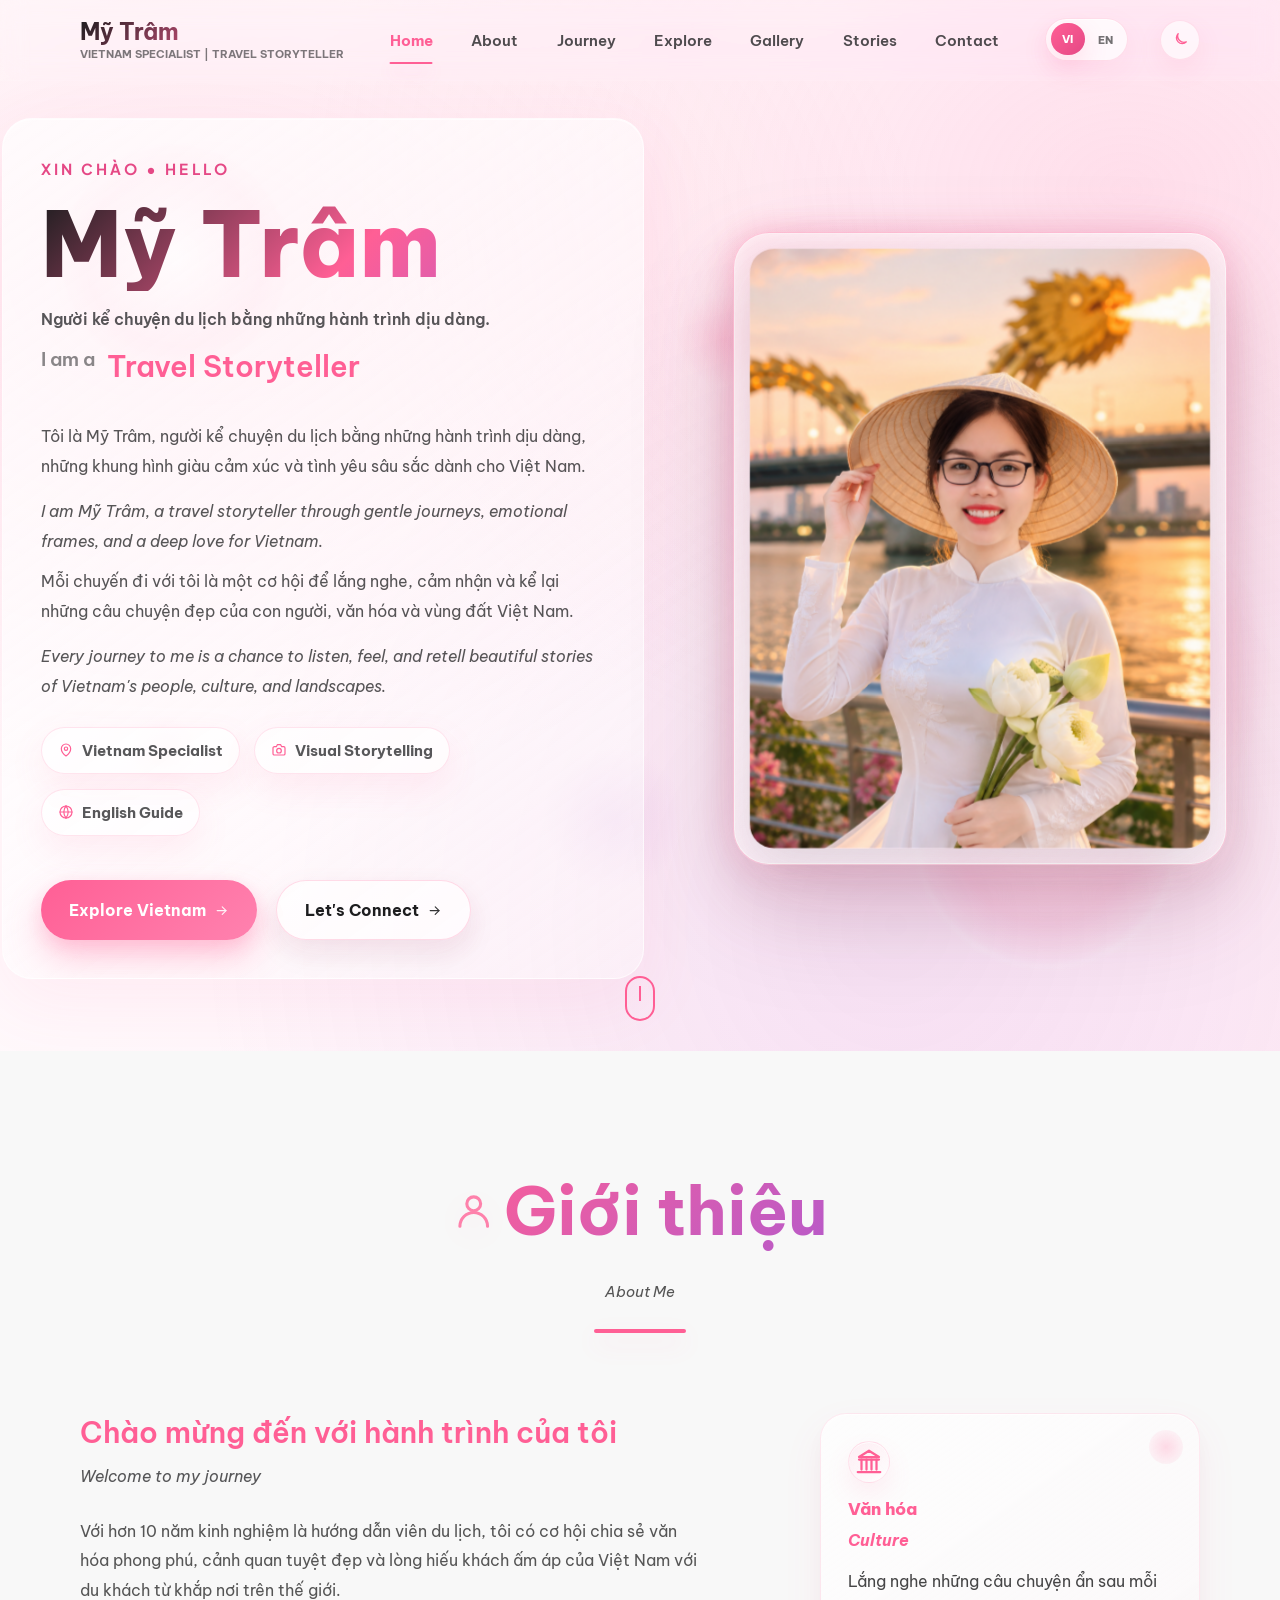
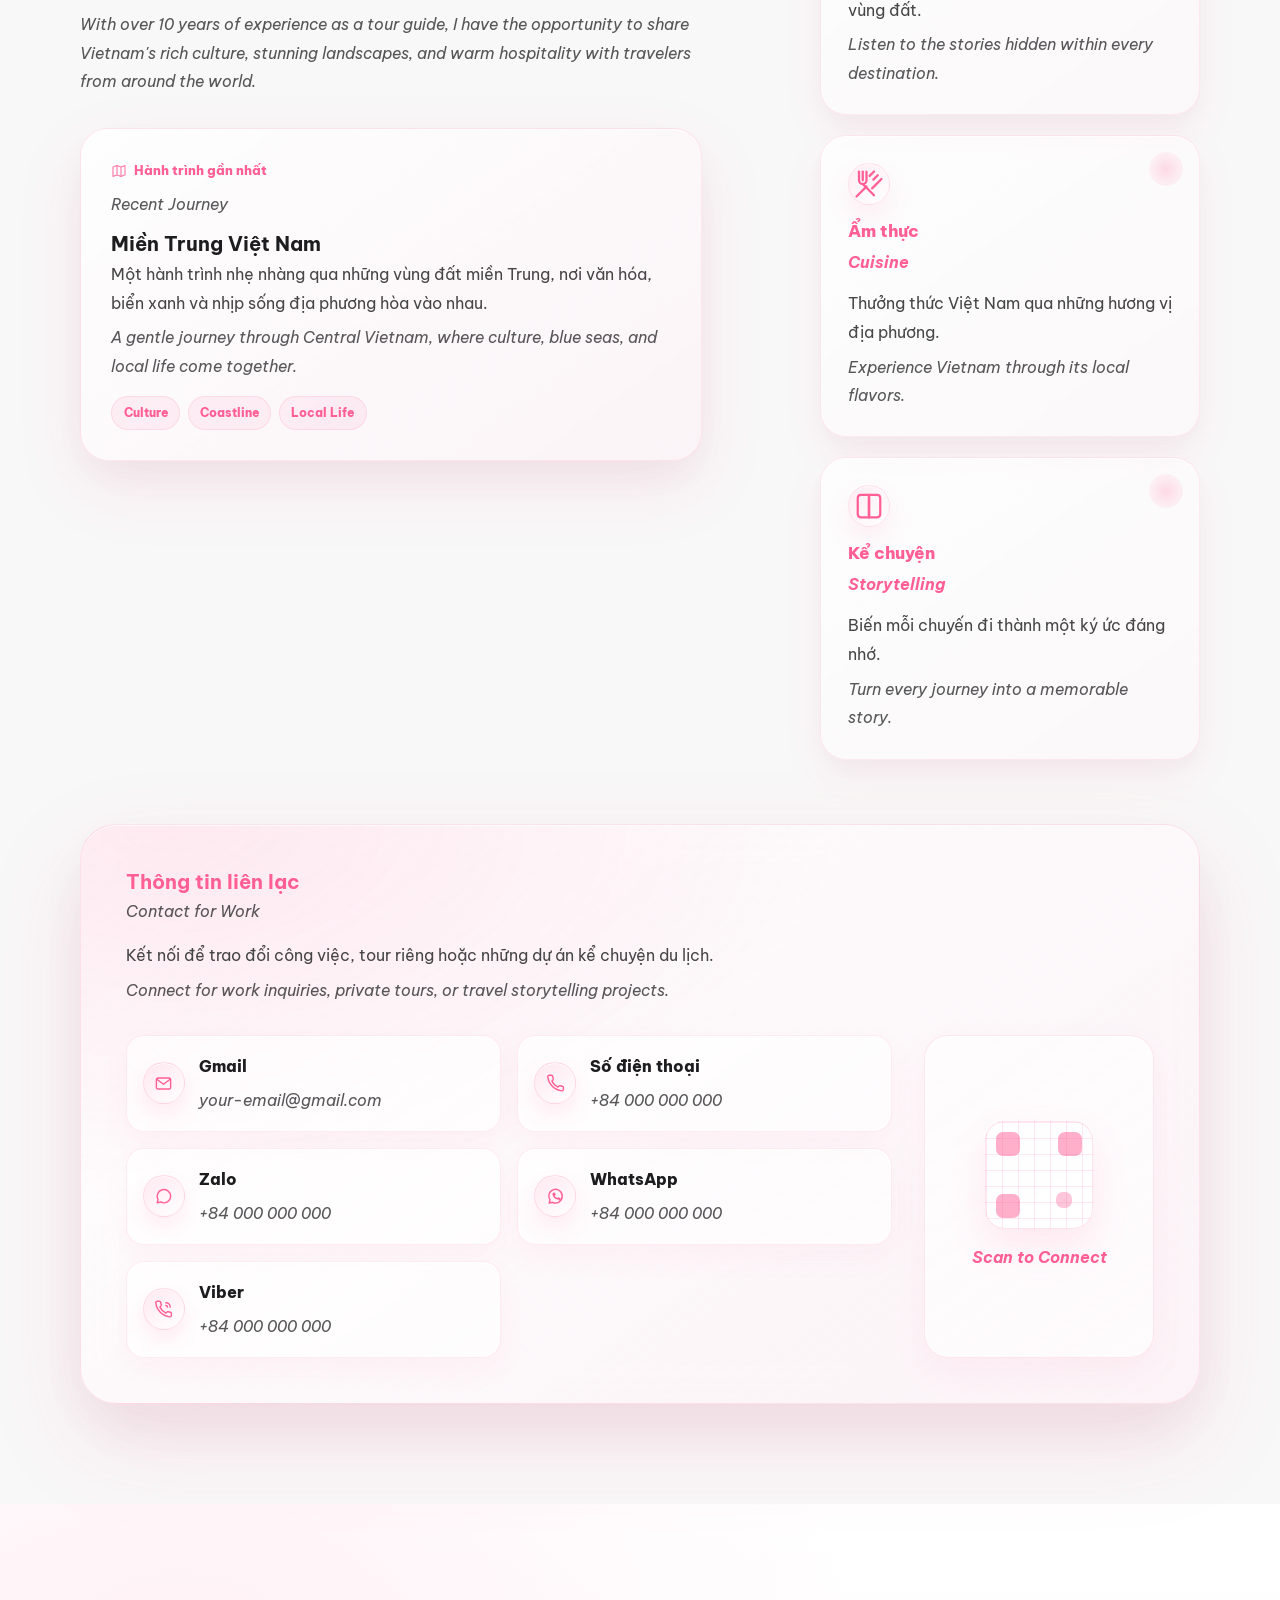
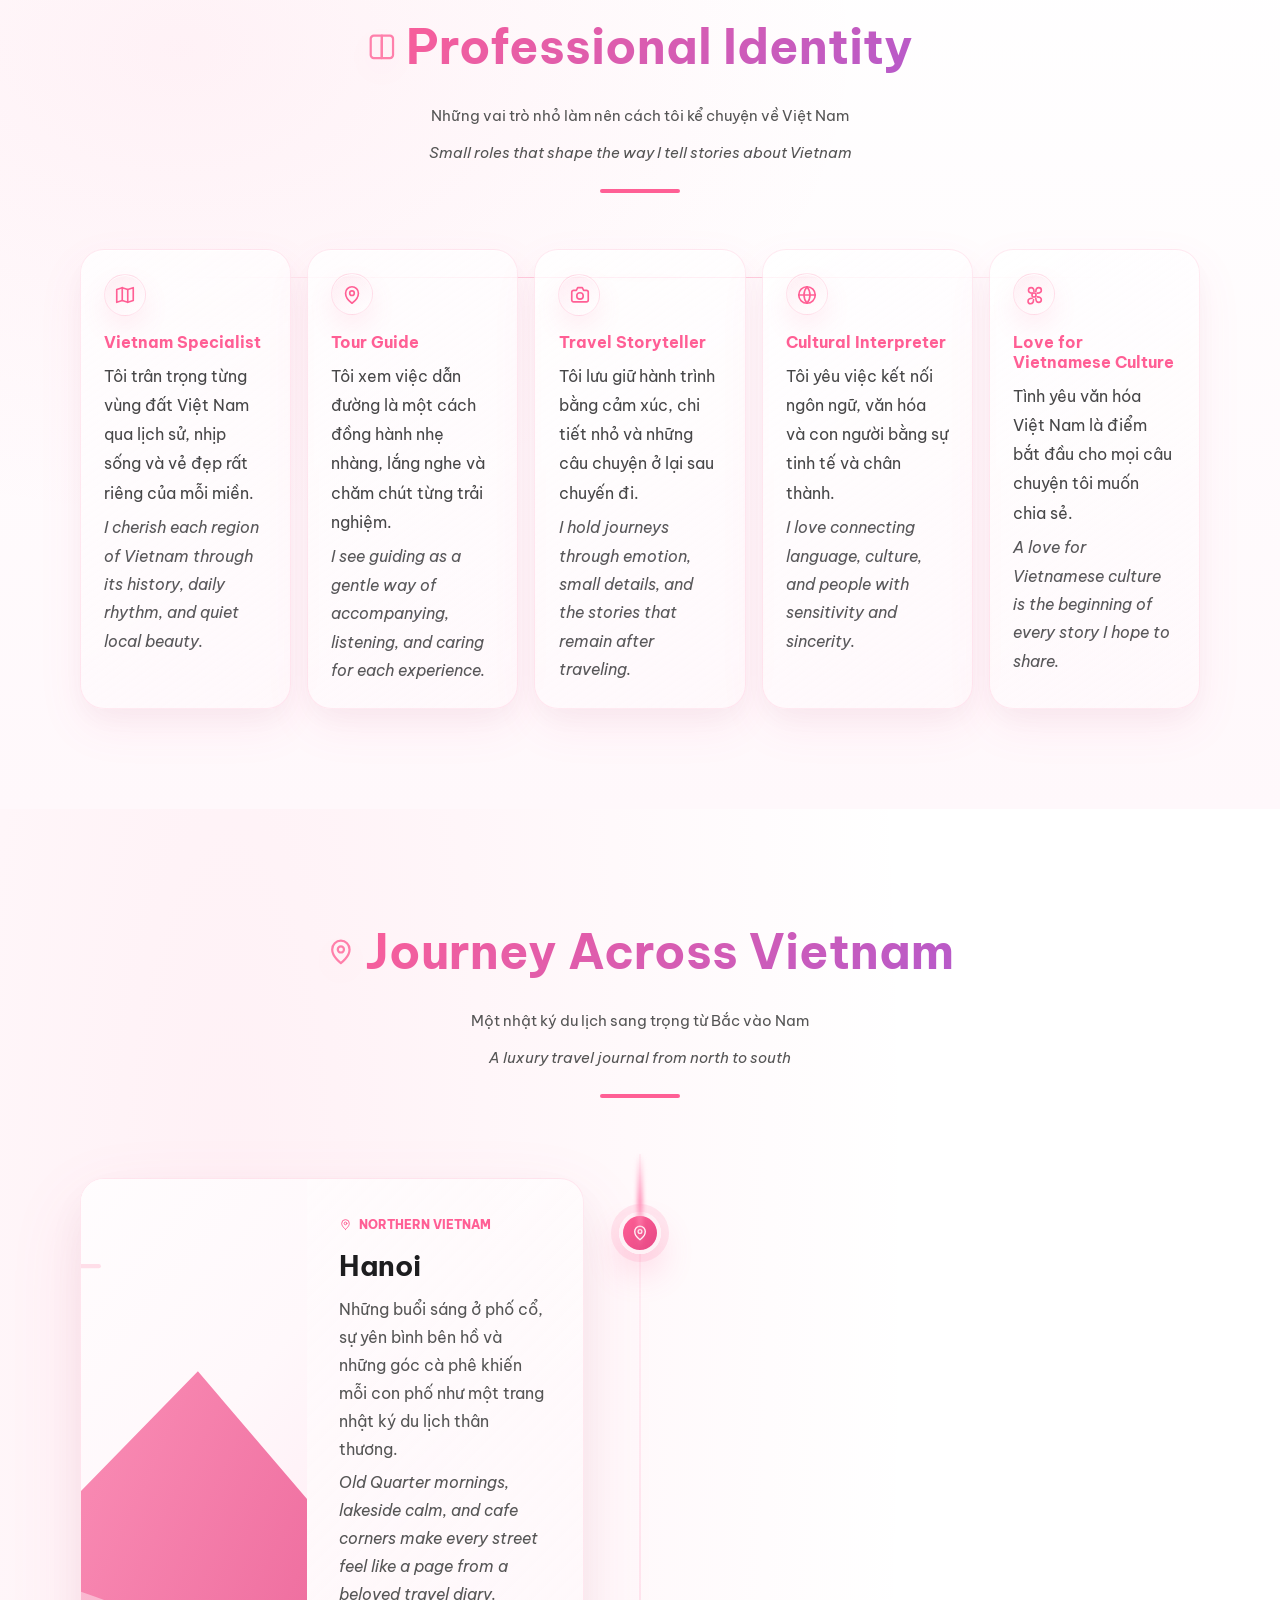
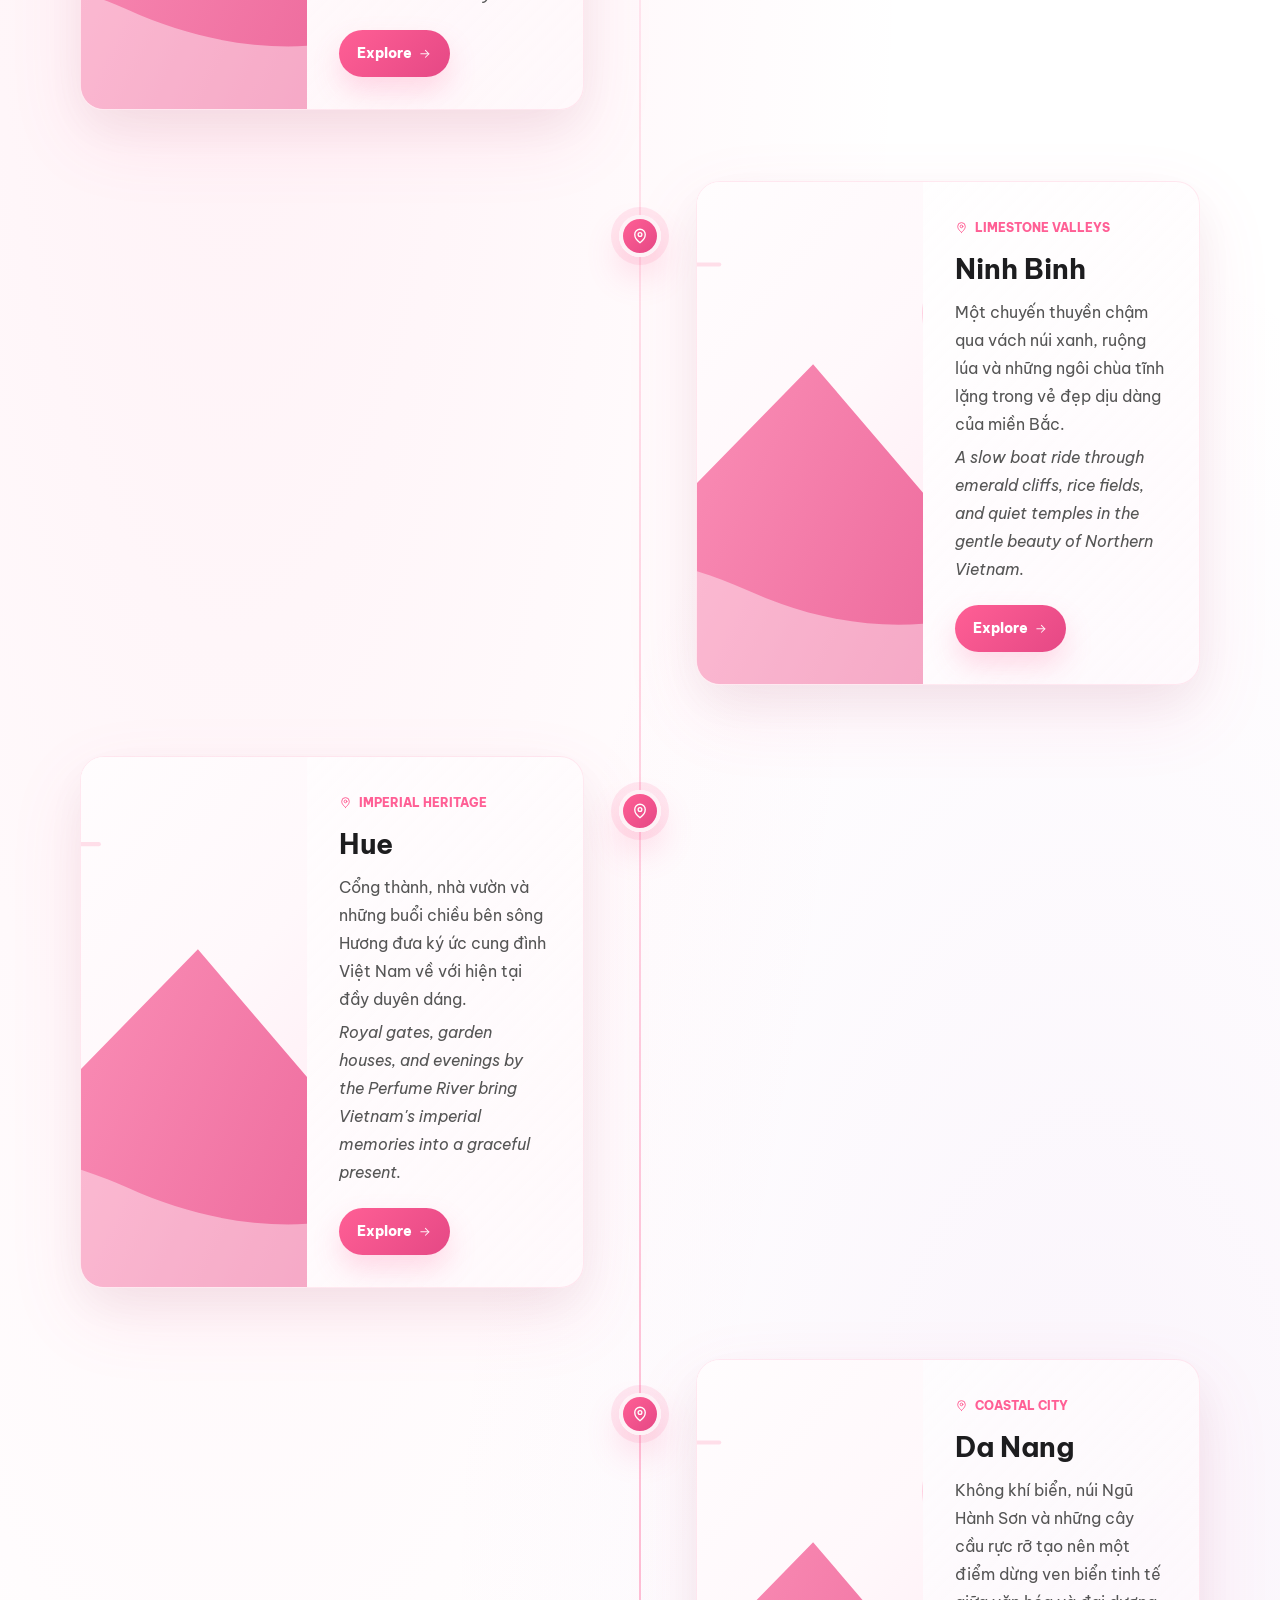
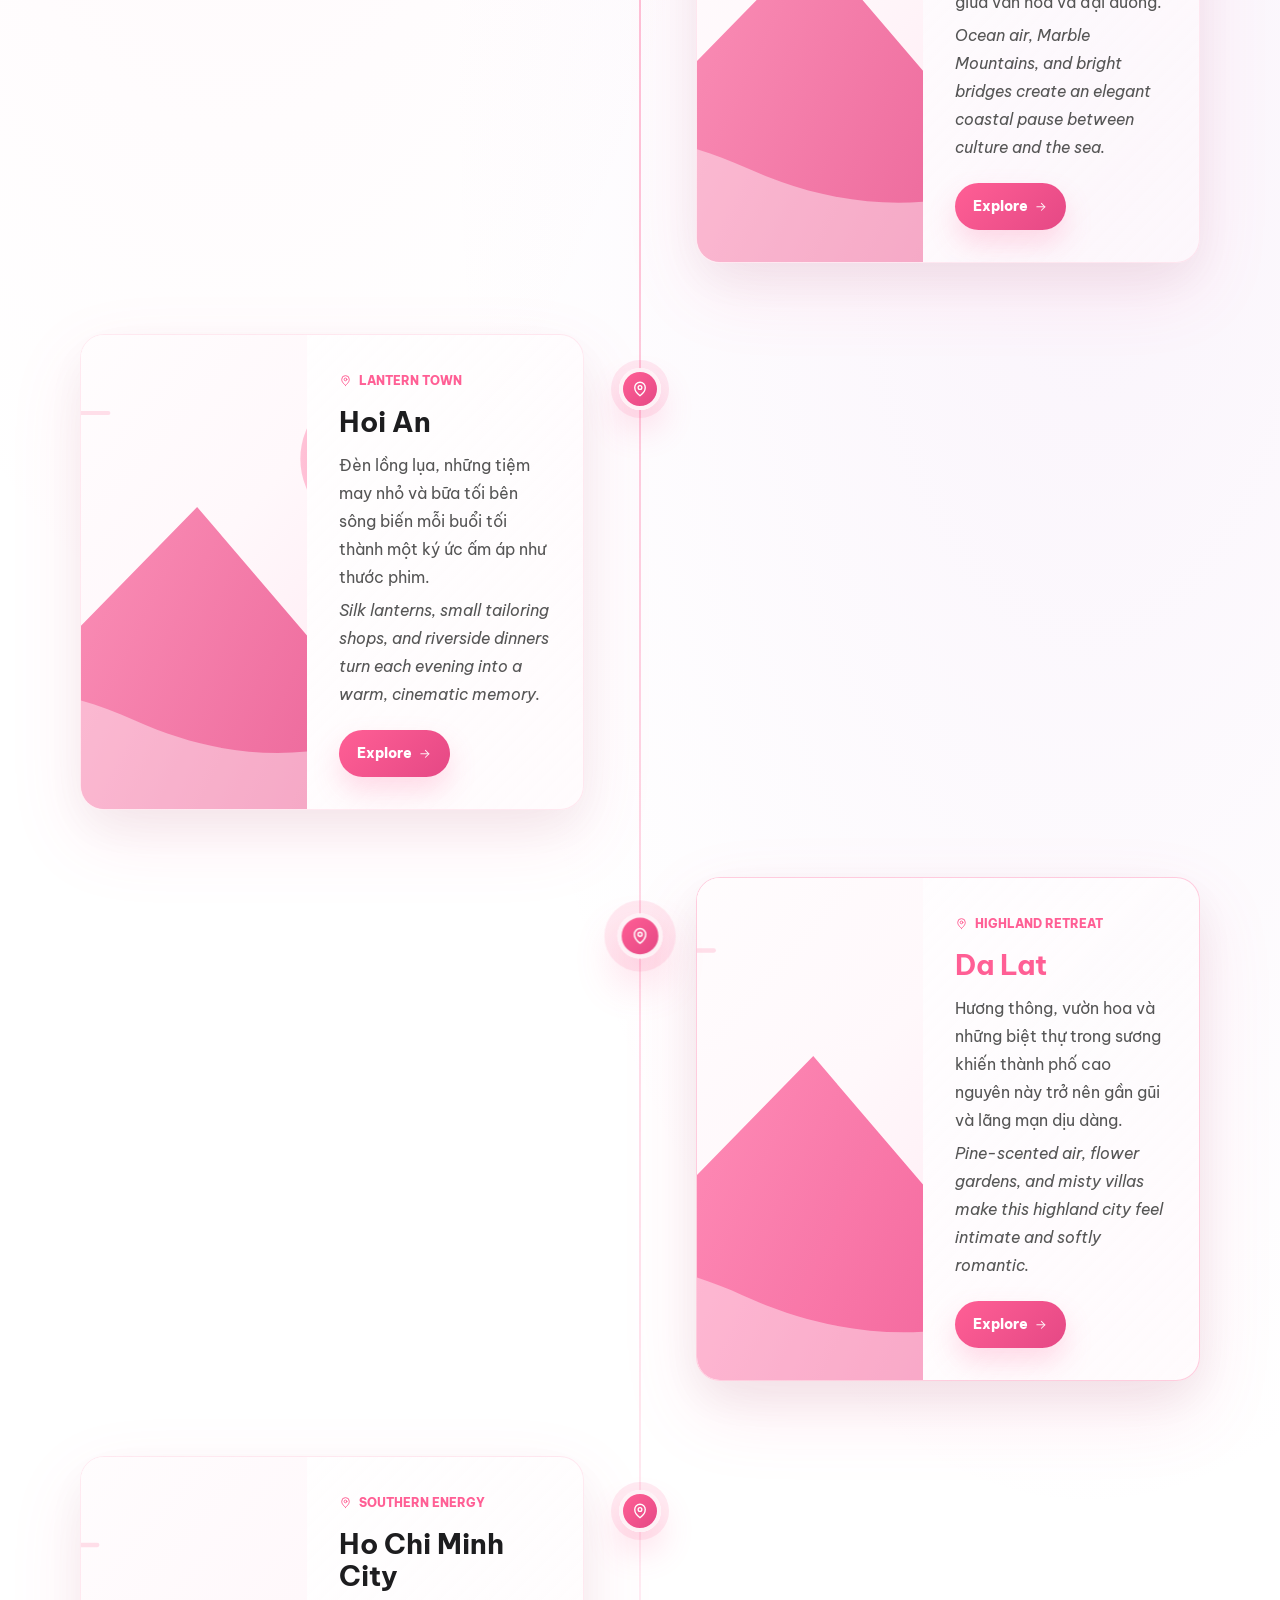
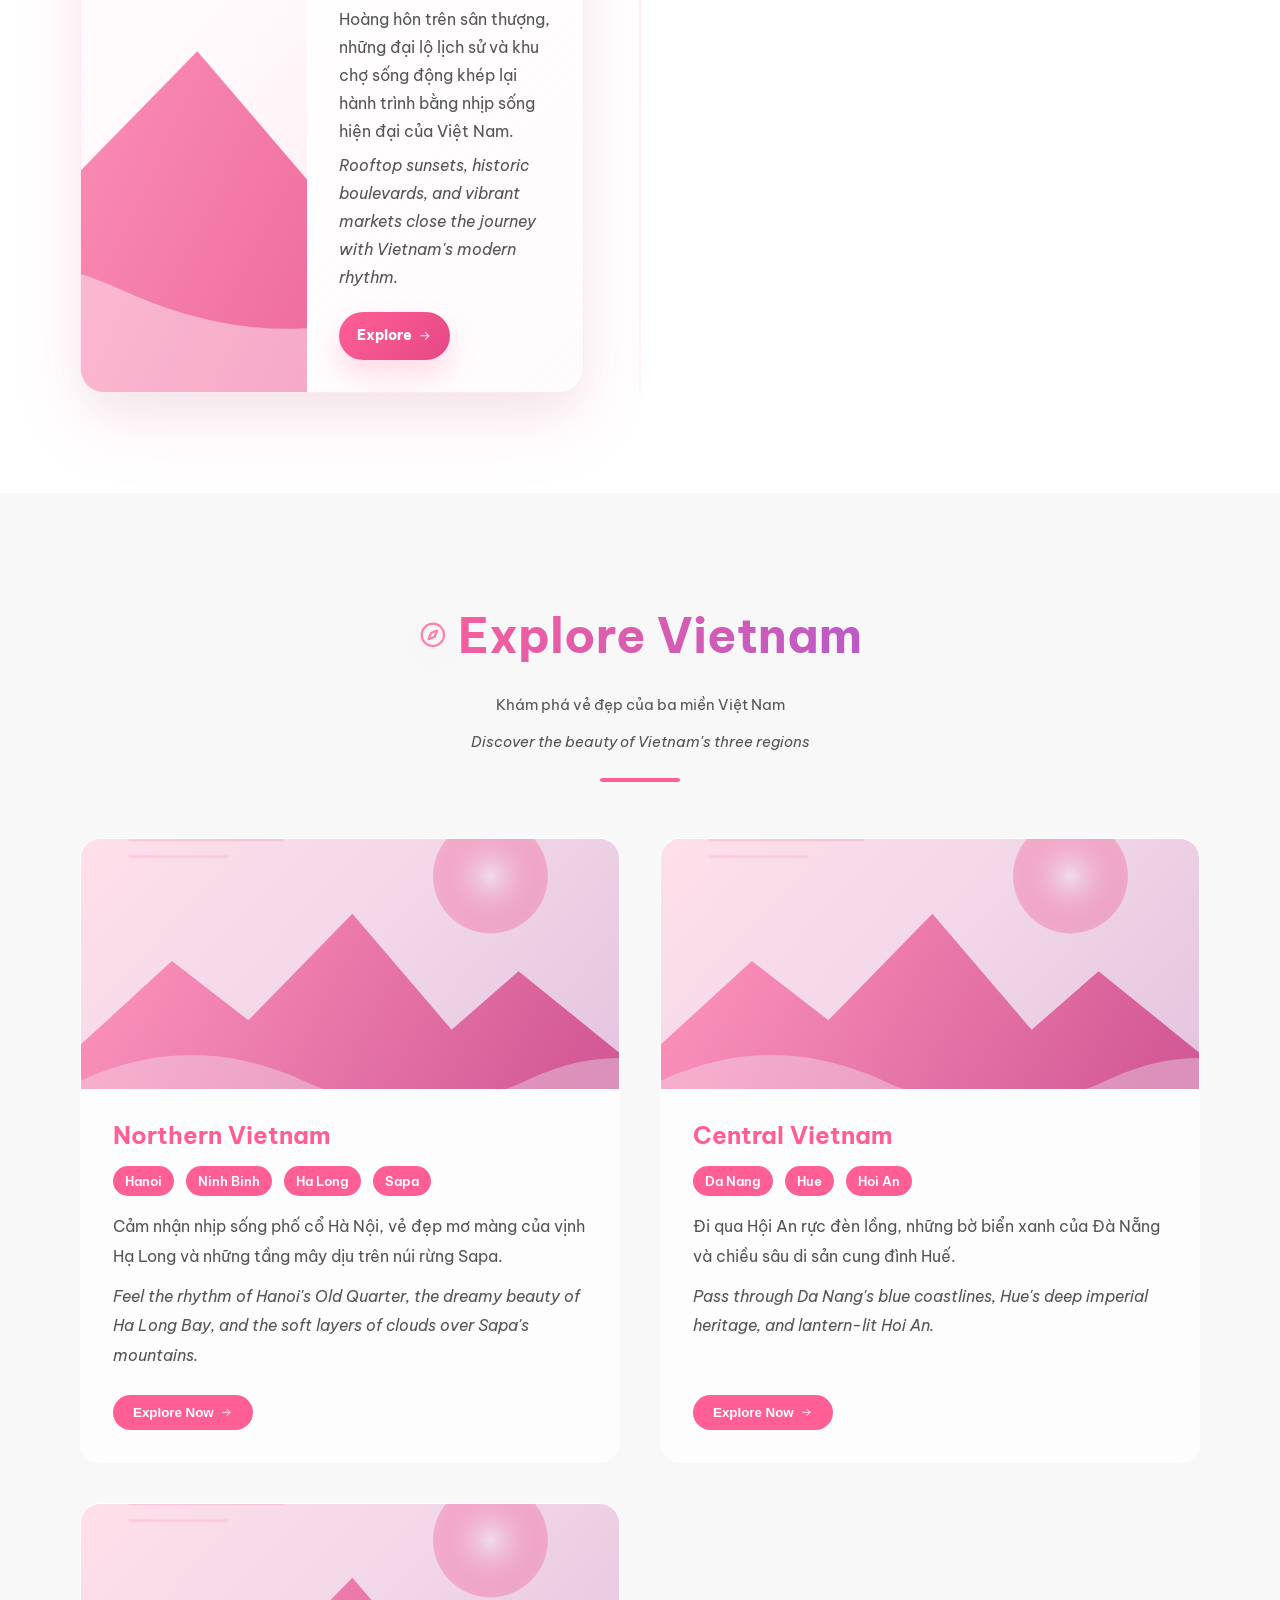
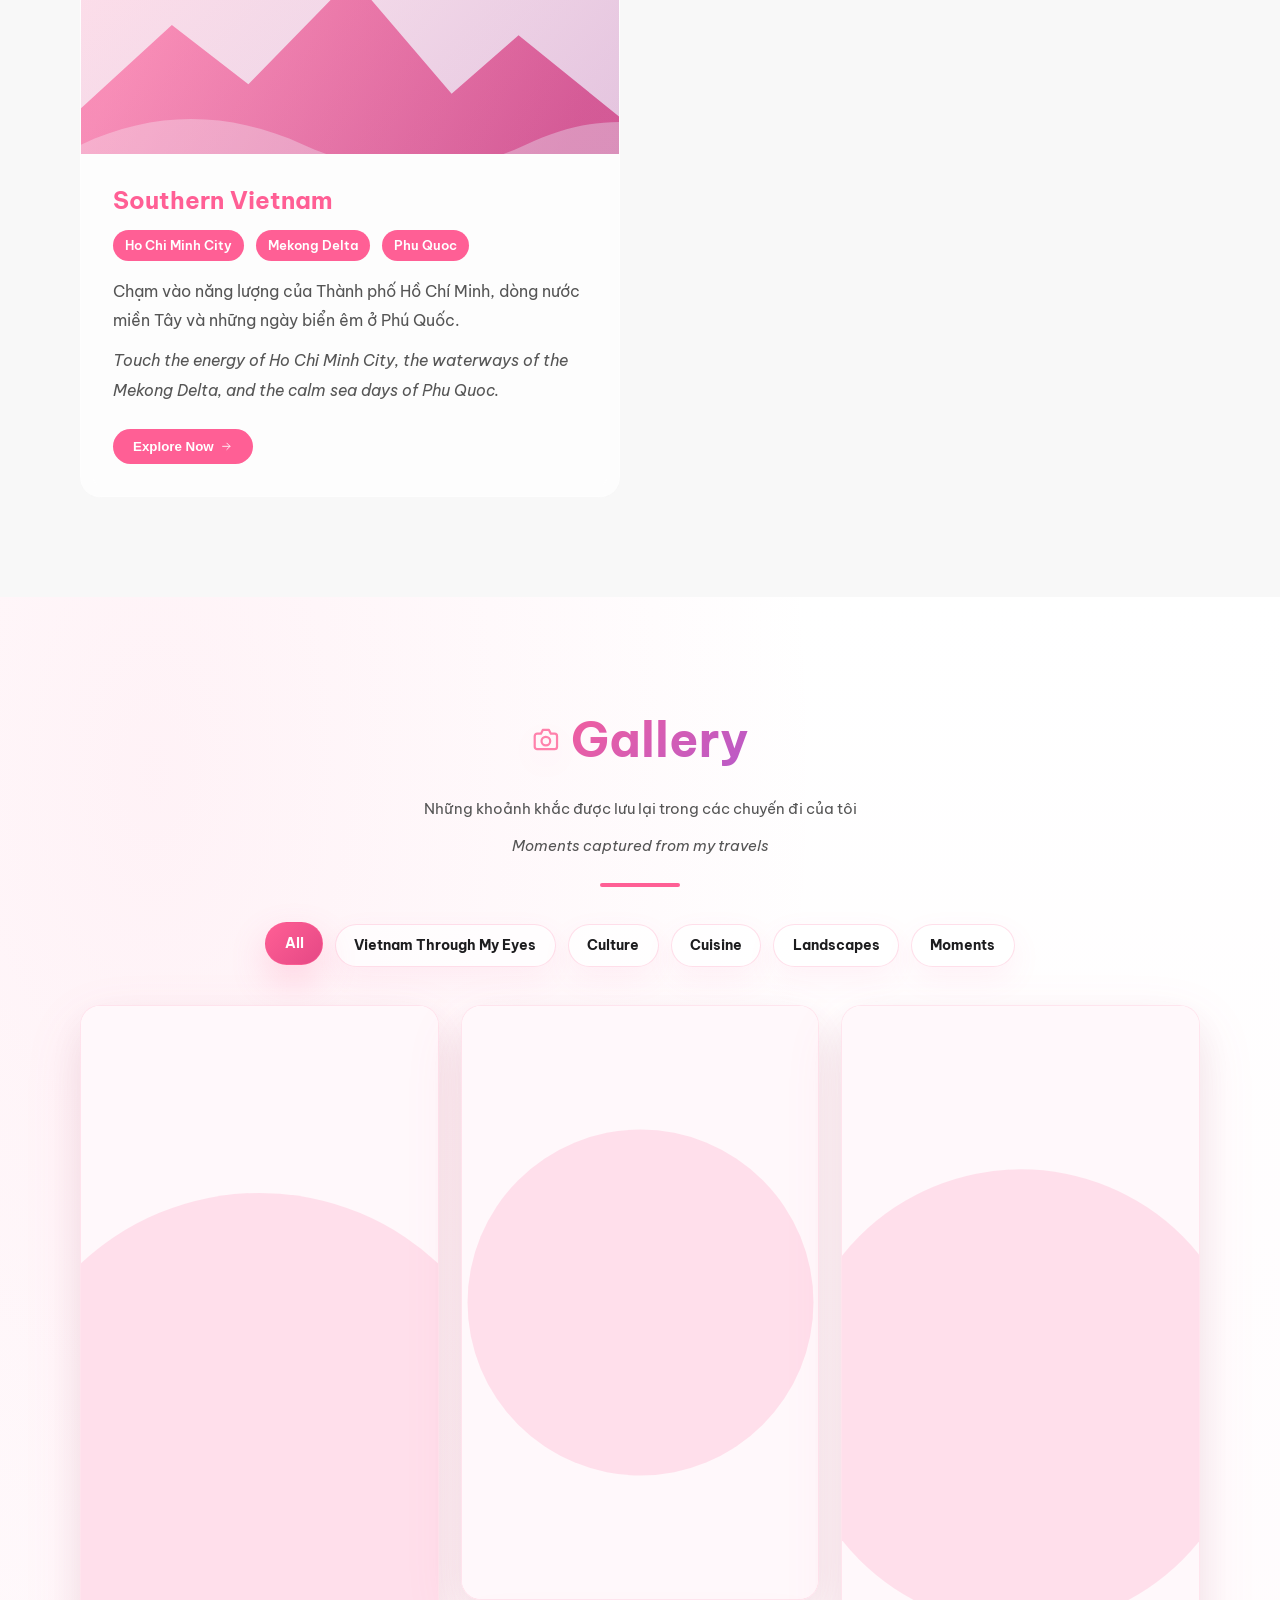
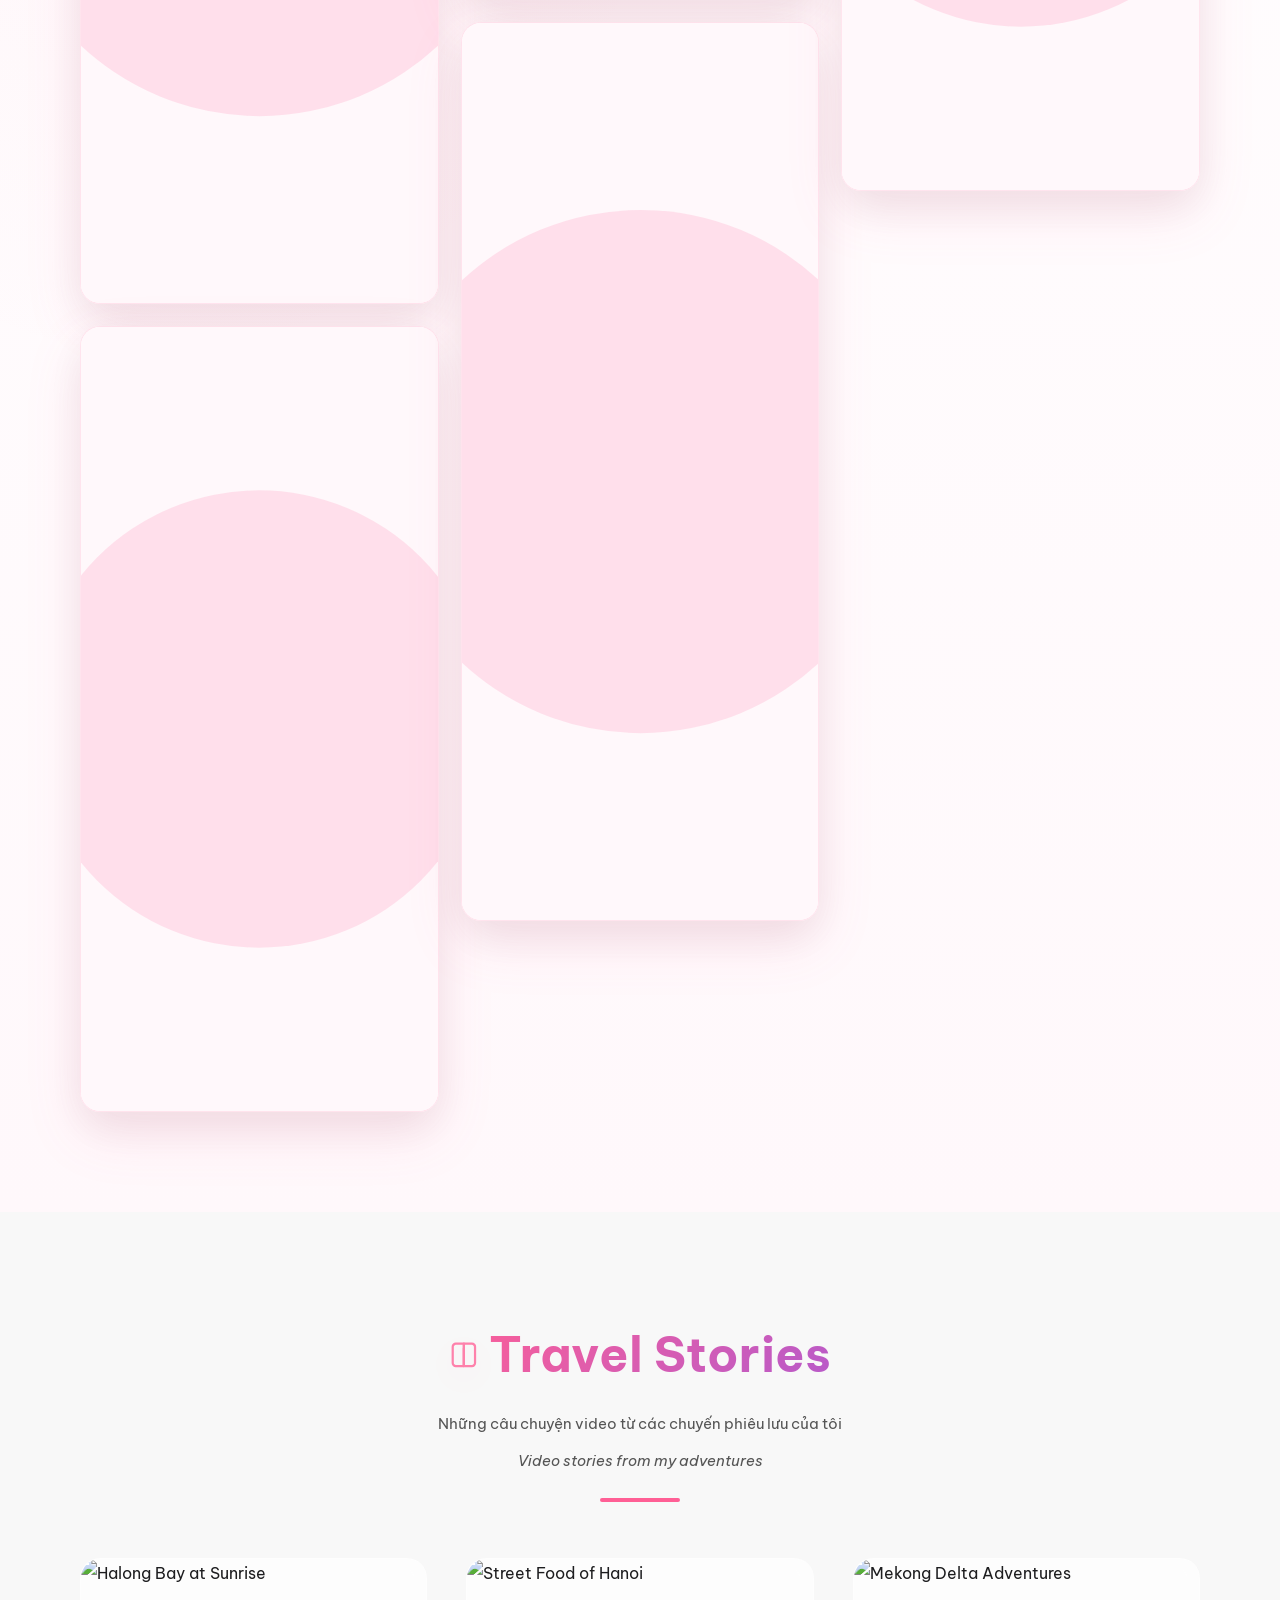
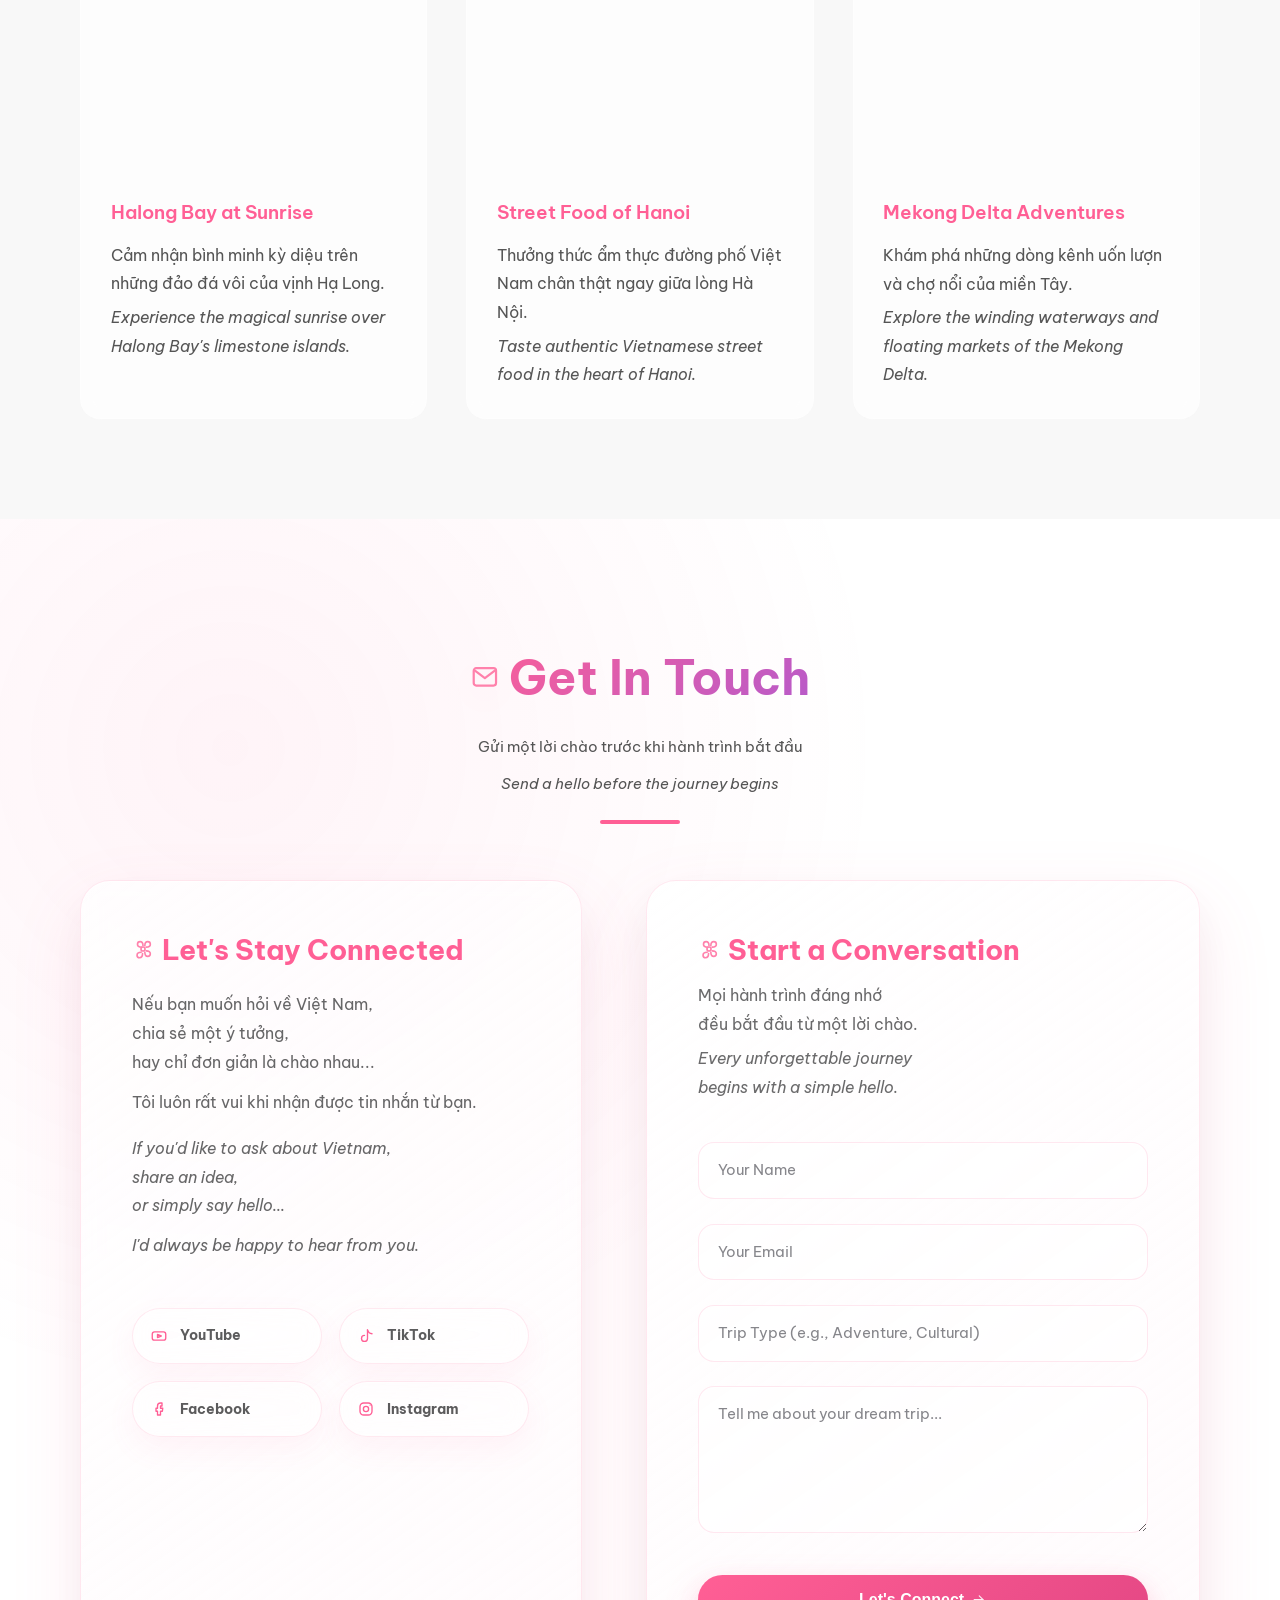
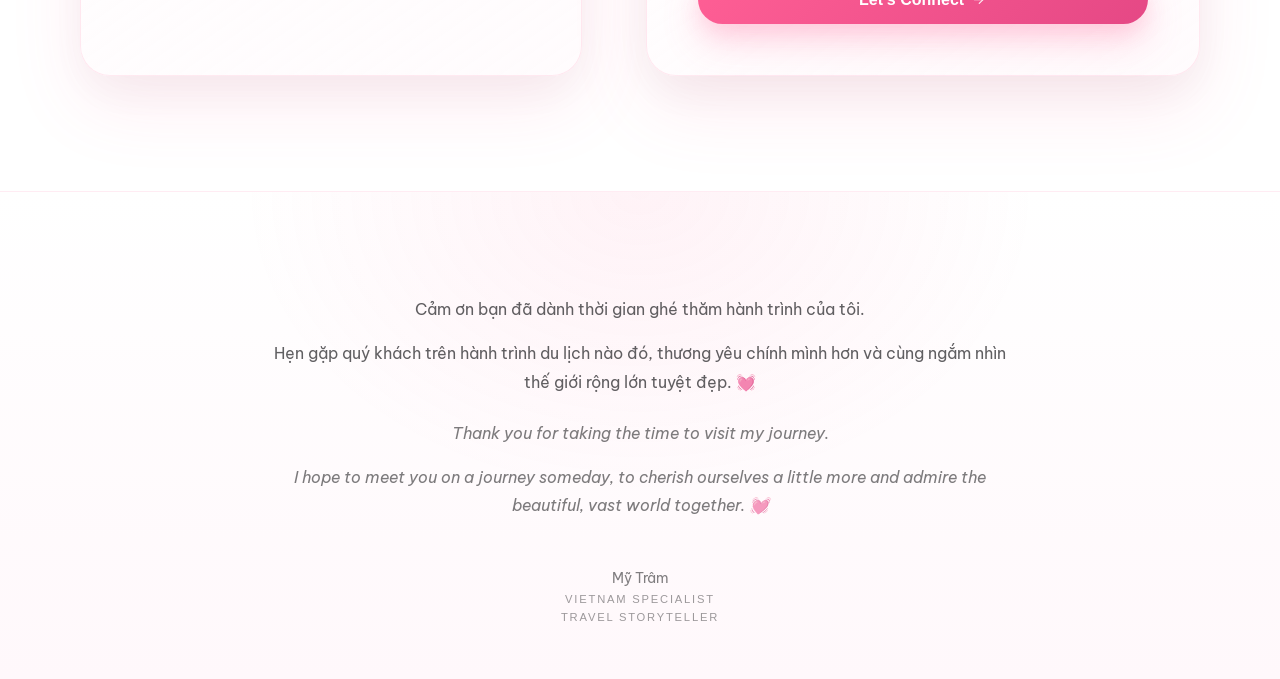
==== commit d64ca656: "Release v1.0" ====
--- a/index.html
+++ b/index.html
@@ -10,12 +10,16 @@
     <meta property="og:type" content="website">
     <meta property="og:title" content="Mỹ Trâm | Vietnam Specialist & Travel Storyteller">
     <meta property="og:description" content="A soft personal travel journal sharing gentle journeys, cultural stories, and emotional frames from Vietnam.">
+    <meta name="robots" content="index, follow">
     <meta property="og:url" content="https://mytram16.github.io/">
     <meta property="og:image" content="https://mytram16.github.io/assets/images/hero.png">
+    <meta property="og:site_name" content="Mỹ Trâm">
+    <meta property="og:locale" content="vi_VN">
     <meta name="twitter:card" content="summary_large_image">
     <meta name="twitter:title" content="Mỹ Trâm | Vietnam Specialist & Travel Storyteller">
     <meta name="twitter:description" content="A soft personal travel journal sharing gentle journeys, cultural stories, and emotional frames from Vietnam.">
     <meta name="twitter:image" content="https://mytram16.github.io/assets/images/hero.png">
+    <link rel="sitemap" type="application/xml" title="Sitemap" href="sitemap.xml">
     <script type="application/ld+json">
     {
         "@context": "https://schema.org",
@@ -77,7 +81,7 @@
                 </div>
                 
                 <!-- Mobile Menu Button -->
-                <button class="mobile-menu-btn" id="mobileMenuBtn" aria-label="Toggle menu">
+                <button class="mobile-menu-btn" id="mobileMenuBtn" aria-label="Toggle menu" aria-controls="navLinks" aria-expanded="false">
                     <span class="hamburger"></span>
                 </button>
 
@@ -92,7 +96,7 @@
                     <li><a href="#contact" class="nav-link">Contact</a></li>
                 </ul>
 
-                <div class="language-toggle" aria-label="Language preference">
+                <div class="language-toggle" role="group" aria-label="Language preference">
                     <button type="button" class="language-option active" data-lang="vi" aria-pressed="true">VI</button>
                     <button type="button" class="language-option" data-lang="en" aria-pressed="false">EN</button>
                 </div>
@@ -104,6 +108,8 @@
             </div>
         </div>
     </nav>
+
+    <main>
 
     <!-- Hero Section -->
     <section id="home" class="hero">
@@ -572,6 +578,8 @@
         </div>
     </section>
 
+    </main>
+
     <!-- Footer -->
     <footer class="footer fade-in">
         <div class="container">
@@ -595,7 +603,6 @@
         </div>
     </footer>
 
-    <!-- Back to Top Button -->
     <button class="back-to-top" id="backToTop" aria-label="Back to top">
         <svg class="icon" aria-hidden="true"><use href="#icon-arrow-up"></use></svg>
     </button>
--- a/style.css
+++ b/style.css
@@ -14,7 +14,7 @@
     --gray: #d5d5d7;
     --dark-gray: #86868b;
     --text-primary: #1d1d1f;
-    --text-secondary: #4b4b58;
+    --text-secondary: #555;
     --background: #ffffff;
     --background-secondary: #f8f8f8;
     --glass-bg: rgba(255, 255, 255, 0.7);
@@ -54,35 +54,13 @@
     font-family: 'Be Vietnam Pro', -apple-system, BlinkMacSystemFont, 'Segoe UI', 'Helvetica Neue', sans-serif;
     font-size: 16px;
     line-height: 1.78;
+    font-weight: 400;
     color: var(--text-primary);
     background-color: var(--background);
+    text-rendering: optimizeLegibility;
+    -webkit-font-smoothing: antialiased;
     transition: background-color 0.3s ease, color 0.3s ease;
     overflow-x: hidden;
-}
-
-h1, h2, h3, h4, h5, h6,
-.logo,
-.logo-subtitle,
-.nav-link,
-.language-option,
-.theme-toggle,
-.cta-button,
-.hero-badge,
-.section-title,
-.section-subtitle,
-.recent-journey-kicker,
-.about-story-title,
-.about-contact-header h4,
-.social-links h3,
-.contact-form-heading h3,
-.identity-card h3,
-.story-info h3,
-.journey-card h3,
-button,
-input,
-textarea,
-select {
-    font-family: 'Plus Jakarta Sans', -apple-system, BlinkMacSystemFont, 'Segoe UI', 'Helvetica Neue', sans-serif;
 }
 
 body.lightbox-open {
@@ -190,7 +168,7 @@
 .nav-links {
     list-style: none;
     display: flex;
-    gap: 2rem;
+    gap: 2.4rem;
     align-items: center;
     flex: 1;
     justify-content: center;
@@ -199,12 +177,13 @@
 .nav-link {
     text-decoration: none;
     color: var(--text-primary);
-    font-size: 0.86rem;
+    font-size: 0.92rem;
     font-weight: 600;
+    line-height: 1.45;
     position: relative;
-    padding: 0.35rem 0;
-    transition: color 0.35s ease, opacity 0.35s ease, transform 0.35s ease;
-    opacity: 0.74;
+    padding: 0.55rem 0;
+    transition: color 0.32s ease, opacity 0.32s ease, transform 0.32s ease;
+    opacity: 0.78;
 }
 
 .nav-link::after {
@@ -244,6 +223,19 @@
 .nav-link.active {
     color: var(--primary-color);
     opacity: 1;
+    font-weight: 700;
+}
+
+.nav-link:focus-visible,
+.cta-button:focus-visible,
+.explore-btn:focus-visible,
+.journey-explore:focus-visible,
+.submit-btn:focus-visible,
+.gallery-filter:focus-visible,
+.social-icon:focus-visible,
+.about-contact-item:focus-visible {
+    outline: 3px solid rgba(255, 95, 149, 0.32);
+    outline-offset: 4px;
 }
 
 .theme-toggle {
@@ -276,15 +268,15 @@
 .language-toggle {
     display: inline-flex;
     align-items: center;
-    gap: 0.18rem;
+    gap: 0.25rem;
     flex: 0 0 auto;
-    padding: 0.22rem;
-    border: 1px solid rgba(255, 95, 149, 0.16);
+    padding: 0.28rem;
+    border: 1px solid rgba(255, 95, 149, 0.18);
     border-radius: 999px;
-    background: rgba(255, 255, 255, 0.62);
-    box-shadow: 0 10px 24px rgba(255, 95, 149, 0.08), inset 0 1px 0 rgba(255, 255, 255, 0.74);
-    backdrop-filter: blur(12px);
-    -webkit-backdrop-filter: blur(12px);
+    background: rgba(255, 255, 255, 0.72);
+    box-shadow: 0 10px 28px rgba(255, 95, 149, 0.08), inset 0 1px 0 rgba(255, 255, 255, 0.78);
+    backdrop-filter: blur(14px);
+    -webkit-backdrop-filter: blur(14px);
 }
 
 .language-option {
@@ -308,6 +300,7 @@
     color: var(--white);
     background: linear-gradient(135deg, var(--primary-color), var(--primary-dark));
     box-shadow: 0 10px 24px rgba(255, 95, 149, 0.18);
+    transform: translateY(-1px);
 }
 
 .language-option:focus-visible {
@@ -447,23 +440,29 @@
 }
 
 .hero-copy {
-    max-width: 650px;
+    position: relative;
+    overflow: hidden;
+    max-width: 680px;
     padding: clamp(1.6rem, 3vw, 2.35rem);
     margin-left: clamp(-2.35rem, -3vw, -1rem);
     border: 1px solid rgba(255, 255, 255, 0.58);
     border-radius: 30px;
-    background: linear-gradient(135deg, rgba(255, 255, 255, 0.52), rgba(255, 255, 255, 0.28));
+    background: linear-gradient(145deg, rgba(255, 255, 255, 0.72), rgba(255, 248, 251, 0.42));
     box-shadow: 0 24px 70px rgba(255, 95, 149, 0.08), inset 0 1px 0 rgba(255, 255, 255, 0.64);
-    backdrop-filter: blur(18px) saturate(150%);
-    -webkit-backdrop-filter: blur(18px) saturate(150%);
+    backdrop-filter: blur(20px) saturate(160%);
+    -webkit-backdrop-filter: blur(20px) saturate(160%);
+    min-width: 0;
 }
 
 .hero-kicker {
-    color: var(--primary-color);
-    font-size: 0.88rem;
+    color: var(--primary-dark);
+    font-family: 'Plus Jakarta Sans', sans-serif;
+    font-size: 0.95rem;
+    line-height: 1.6;
     font-weight: 700;
-    letter-spacing: 0;
-    margin-bottom: 1.25rem;
+    letter-spacing: 0.2em;
+    text-transform: uppercase;
+    margin-bottom: 1rem;
 }
 
 .hero-portrait-panel {
@@ -539,8 +538,8 @@
 }
 
 .hero-title {
-    font-size: clamp(3.8rem, 6.6vw, 6.2rem);
-    line-height: 1.08;
+    font-size: clamp(4rem, 7vw, 7rem);
+    line-height: 1.05;
     font-weight: 720;
     letter-spacing: 0.01em;
     margin-bottom: 1rem;
@@ -556,18 +555,19 @@
 
 .hero-subtitle,
 .hero-roles {
-    font-size: clamp(1.2rem, 2vw, 1.85rem);
-    line-height: 1.45;
+    font-size: clamp(1.25rem, 2.3vw, 2rem);
+    line-height: 1.34;
     color: rgba(29, 29, 31, 0.8);
-    margin-bottom: 1.9rem;
+    margin-bottom: 2rem;
     font-weight: 600;
 }
 
 .hero-roles {
     display: flex;
-    align-items: center;
-    gap: 0.55rem;
-    margin-bottom: 2.15rem;
+    align-items: flex-start;
+    gap: 0.75rem;
+    margin-bottom: 2rem;
+    flex-wrap: wrap;
 }
 
 .role-prefix {
@@ -599,24 +599,23 @@
 .text-vi {
     font-family: 'Be Vietnam Pro', -apple-system, BlinkMacSystemFont, 'Segoe UI', 'Helvetica Neue', sans-serif;
     font-size: 1rem;
-    line-height: 1.8;
-    color: rgba(29, 29, 31, 0.78);
+    line-height: 1.82;
+    color: rgba(29, 29, 31, 0.82);
     font-weight: 400;
+    font-style: normal;
     letter-spacing: 0;
     text-rendering: optimizeLegibility;
-    font-feature-settings: 'liga' 1, 'kern' 1;
 }
 
 .text-en {
     font-family: 'Be Vietnam Pro', -apple-system, BlinkMacSystemFont, 'Segoe UI', 'Helvetica Neue', sans-serif;
     font-size: 1rem;
     line-height: 1.78;
-    color: rgba(29, 29, 31, 0.72);
+    color: rgba(29, 29, 31, 0.74);
     font-weight: 400;
     font-style: italic;
     letter-spacing: 0;
     text-rendering: optimizeLegibility;
-    font-feature-settings: 'liga' 1, 'kern' 1;
 }
 
 .text-vi + .text-en {
@@ -624,45 +623,45 @@
 }
 
 .hero-role-vi {
-    margin: -0.2rem 0 0.65rem;
-    color: rgba(29, 29, 31, 0.68);
+    margin: -0.2rem 0 0.75rem;
+    color: rgba(29, 29, 31, 0.74);
     font-weight: 600;
-    line-height: 1.9;
+    line-height: 1.95;
 }
 
 .hero-intro {
     display: grid;
-    gap: 0.5rem;
+    gap: 0.6rem;
     margin: 0;
-    max-width: 680px;
+    max-width: 600px;
 }
 
 .hero-intro p {
-    color: rgba(29, 29, 31, 0.78);
+    color: rgba(29, 29, 31, 0.75);
     font-size: 1rem;
-    line-height: 1.78;
+    line-height: 1.88;
     max-width: 68ch;
 }
 
 .hero-badges {
     display: flex;
     flex-wrap: wrap;
-    gap: 0.72rem;
-    margin-top: 1.5rem;
+    gap: 0.9rem;
+    margin-top: 1.6rem;
 }
 
 .hero-badge {
     display: inline-flex;
     align-items: center;
-    gap: 0.42rem;
-    min-height: 38px;
-    padding: 0.52rem 0.88rem;
+    gap: 0.48rem;
+    min-height: 40px;
+    padding: 0.58rem 1rem;
     border-radius: 999px;
-    background: rgba(255, 255, 255, 0.6);
+    background: rgba(255, 255, 255, 0.65);
     border: 1px solid rgba(255, 95, 149, 0.16);
-    box-shadow: 0 12px 30px rgba(255, 95, 149, 0.08);
-    color: rgba(29, 29, 31, 0.72);
-    font-size: 0.88rem;
+    box-shadow: 0 14px 34px rgba(255, 95, 149, 0.1);
+    color: rgba(29, 29, 31, 0.74);
+    font-size: 0.95rem;
     font-weight: 700;
     backdrop-filter: blur(14px);
     -webkit-backdrop-filter: blur(14px);
@@ -685,20 +684,21 @@
 .cta-button {
     position: relative;
     overflow: hidden;
-    padding: 16px 30px;
+    padding: 15px 28px;
     font-size: 1rem;
     border: none;
     border-radius: 999px;
     cursor: pointer;
     font-weight: 700;
-    transition: transform 0.4s cubic-bezier(0.22, 1, 0.36, 1), box-shadow 0.4s ease, color 0.35s ease, background 0.35s ease;
+    transition: transform 0.32s cubic-bezier(0.22, 1, 0.36, 1), box-shadow 0.32s ease, color 0.32s ease, background 0.32s ease;
     text-decoration: none;
     display: inline-flex;
     align-items: center;
     justify-content: center;
-    gap: 0.45rem;
+    gap: 0.5rem;
     min-width: 180px;
     isolation: isolate;
+    will-change: transform, box-shadow;
 }
 
 .cta-button:hover .icon-arrow,
@@ -940,7 +940,7 @@
 /* ============== SECTION HEADER ============== */
 .section-header {
     text-align: center;
-    margin-bottom: 4rem;
+    margin-bottom: 3.5rem;
 }
 
 .section-title {
@@ -950,8 +950,8 @@
     gap: 0.58rem;
     font-size: 3rem;
     font-weight: 700;
-    margin-bottom: 1rem;
-    background: linear-gradient(135deg, #ff5f95, #764ba2);
+    margin-bottom: 0.85rem;
+    background: linear-gradient(135deg, #ff5f95, #b55acb);
     -webkit-background-clip: text;
     -webkit-text-fill-color: transparent;
     background-clip: text;
@@ -961,31 +961,31 @@
     width: 0.62em;
     height: 0.62em;
     color: var(--primary-color);
-    opacity: 0.72;
+    opacity: 0.78;
     -webkit-text-fill-color: var(--primary-color);
-    filter: drop-shadow(0 8px 18px rgba(255, 95, 149, 0.14));
+    filter: drop-shadow(0 10px 20px rgba(255, 95, 149, 0.16));
 }
 
 .section-subtitle {
-    font-size: 1.2rem;
+    font-size: 1.15rem;
     color: var(--text-secondary);
-    margin-bottom: 1.5rem;
+    margin: 0 auto 1.5rem;
+    max-width: 78ch;
+    line-height: 1.8;
 }
 
 .section-subtitle.text-vi {
     font-size: 0.95rem;
-    line-height: 1.78;
-    color: rgba(29, 29, 31, 0.72);
+    line-height: 1.75;
     font-style: normal;
-    margin-bottom: 0.3rem;
+    margin-bottom: 0.65rem;
 }
 
 .section-subtitle.text-en {
-    font-size: 0.95rem;
-    line-height: 1.78;
-    color: rgba(29, 29, 31, 0.64);
+    font-size: 0.92rem;
+    line-height: 1.75;
     font-style: italic;
-    margin-bottom: 1.35rem;
+    margin-bottom: 1.5rem;
 }
 
 .title-underline {
@@ -1040,10 +1040,7 @@
 
 .about-para-en,
 .about-para-vi {
-    color: rgba(29, 29, 31, 0.76);
-    font-size: 1rem;
-    line-height: 1.82;
-    max-width: 68ch;
+    color: var(--text-secondary);
 }
 
 .about-para-en {
@@ -2117,15 +2114,11 @@
     font-weight: 600;
     margin-bottom: 0.72rem;
     color: var(--primary-color);
-    word-break: keep-all;
 }
 
 .story-info p {
-    color: rgba(29, 29, 31, 0.72);
-    line-height: 1.82;
-    font-size: 1rem;
-    max-width: 72ch;
-    margin-bottom: 0.45rem;
+    color: var(--text-secondary);
+    line-height: 1.78;
 }
 
 .story-info p.text-vi {
@@ -2349,7 +2342,7 @@
     background:
         radial-gradient(ellipse at 50% 0%, rgba(255, 95, 149, 0.08) 0%, rgba(255, 95, 149, 0) 44%),
         linear-gradient(180deg, var(--background) 0%, #fff8fb 100%);
-    padding: clamp(5rem, 9vw, 8rem) 0 clamp(3rem, 6vw, 5rem);
+    padding: clamp(4rem, 8vw, 7rem) 0 clamp(2rem, 4vw, 4rem);
     border-top: 1px solid rgba(255, 95, 149, 0.08);
 }
 
@@ -2388,34 +2381,35 @@
 }
 
 .footer-signature {
-    margin-top: clamp(2.6rem, 5vw, 3.6rem);
-    color: rgba(29, 29, 31, 0.48);
+    margin-top: clamp(2.2rem, 4vw, 3rem);
+    color: rgba(29, 29, 31, 0.56);
 }
 
 .footer-signature p {
     margin: 0 0 0.22rem;
-    font-size: 0.78rem;
+    font-size: 0.85rem;
     font-weight: 400;
     line-height: 1.5;
 }
 
 .footer-signature span {
     display: block;
-    font-size: 0.64rem;
-    font-weight: 400;
+    font-size: 0.7rem;
+    font-weight: 500;
     line-height: 1.6;
-    letter-spacing: 0;
+    letter-spacing: 0.16em;
     text-transform: uppercase;
+    opacity: 0.78;
 }
 
 /* ============== BACK TO TOP BUTTON ============== */
 .back-to-top {
     position: fixed;
-    bottom: 30px;
-    right: 30px;
-    width: 50px;
-    height: 50px;
-    background: var(--primary-color);
+    bottom: clamp(20px, 3vw, 30px);
+    right: clamp(20px, 3vw, 30px);
+    width: 52px;
+    height: 52px;
+    background: linear-gradient(135deg, var(--primary-color), var(--primary-dark));
     color: white;
     border: none;
     border-radius: 50%;
@@ -2426,9 +2420,9 @@
     font-size: 1.2rem;
     opacity: 0;
     visibility: hidden;
-    transition: all 0.3s ease;
+    transition: transform 0.3s ease, opacity 0.3s ease, visibility 0.3s ease;
     z-index: 999;
-    box-shadow: var(--shadow);
+    box-shadow: 0 18px 36px rgba(255, 95, 149, 0.24);
 }
 
 .back-to-top.show {
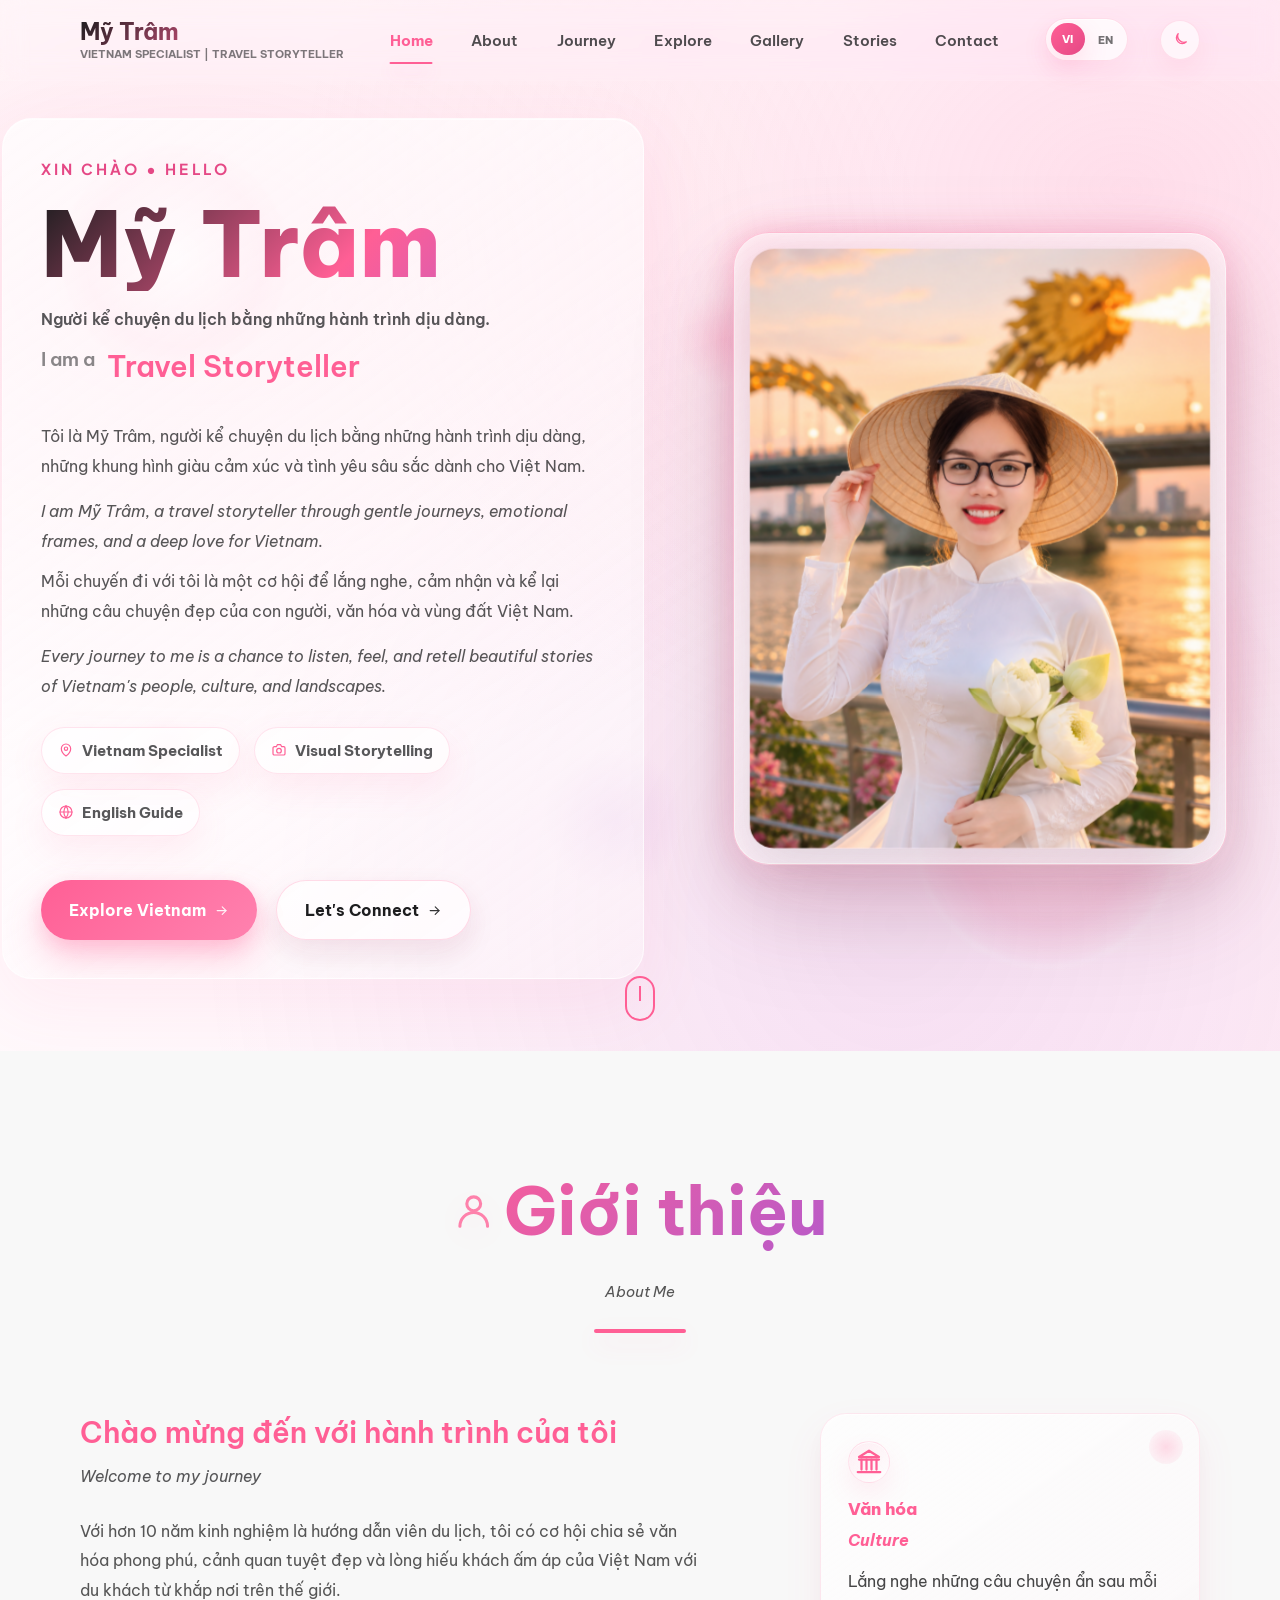
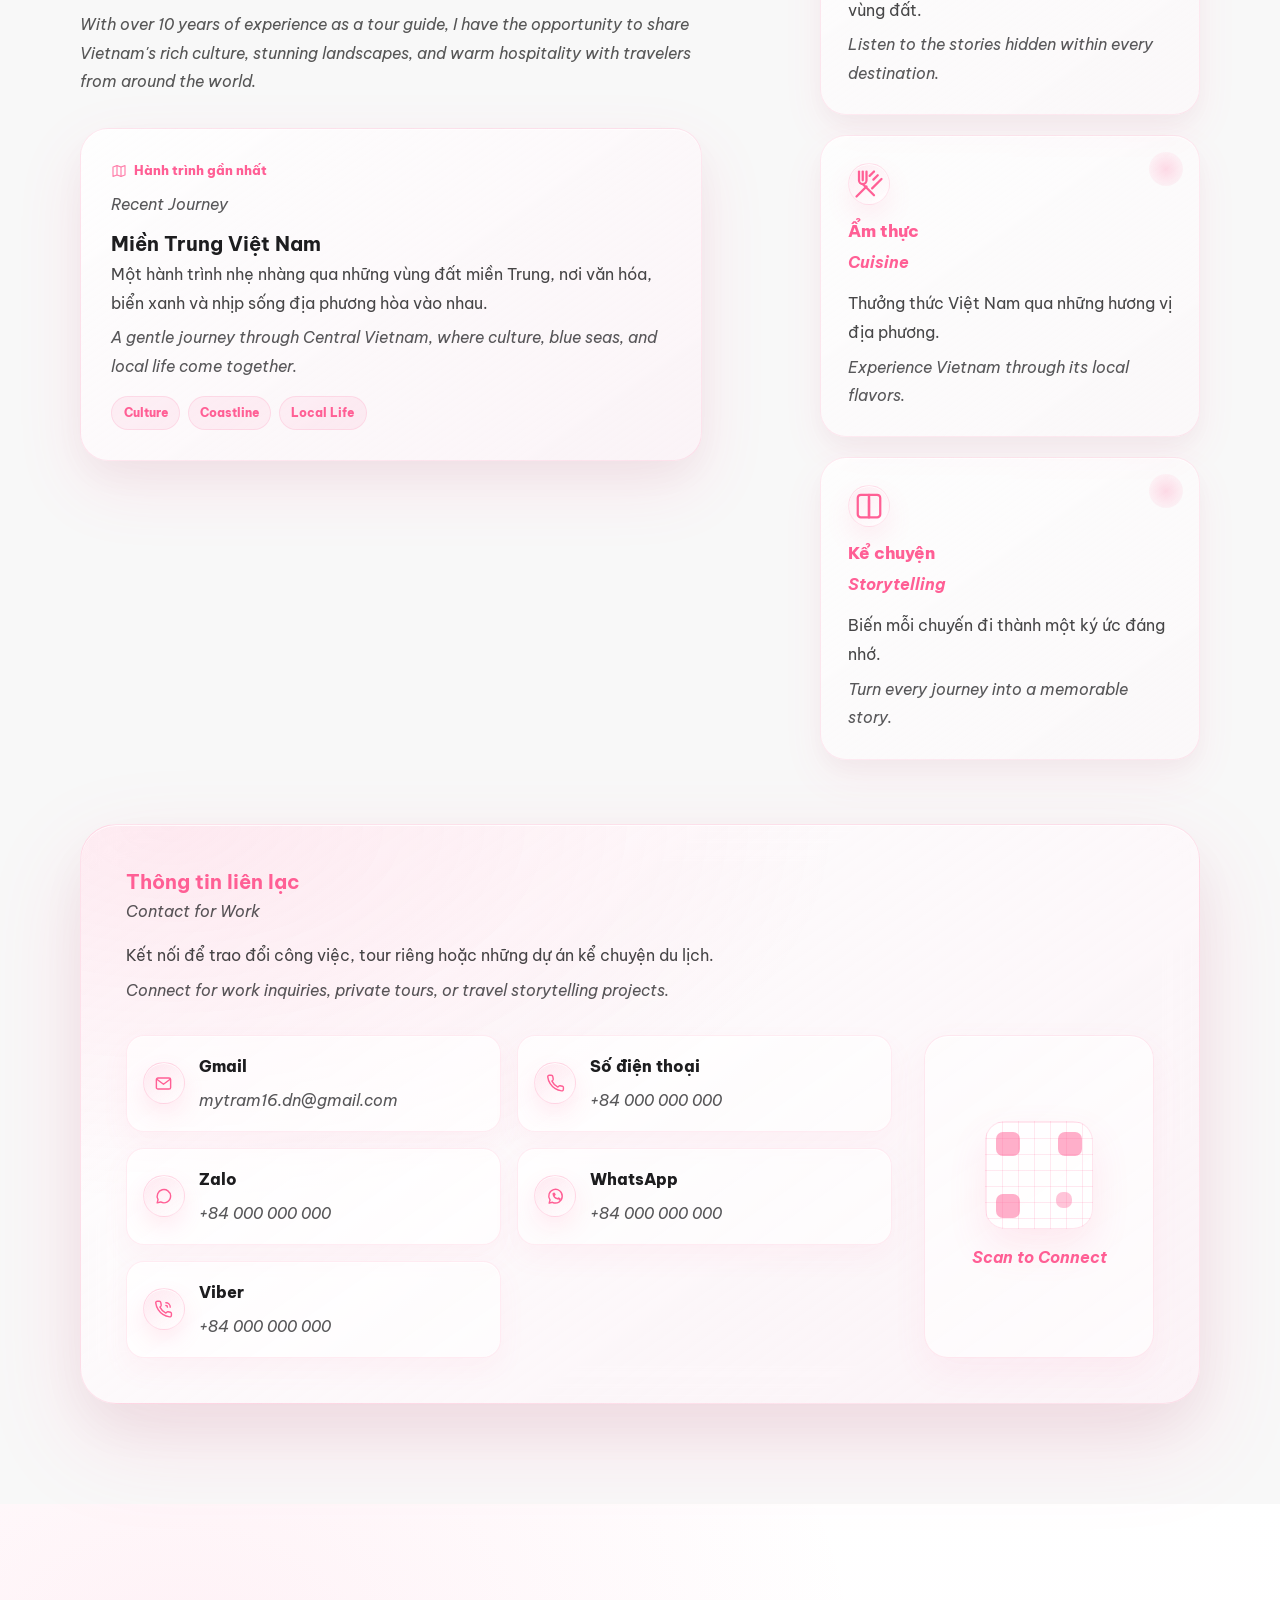
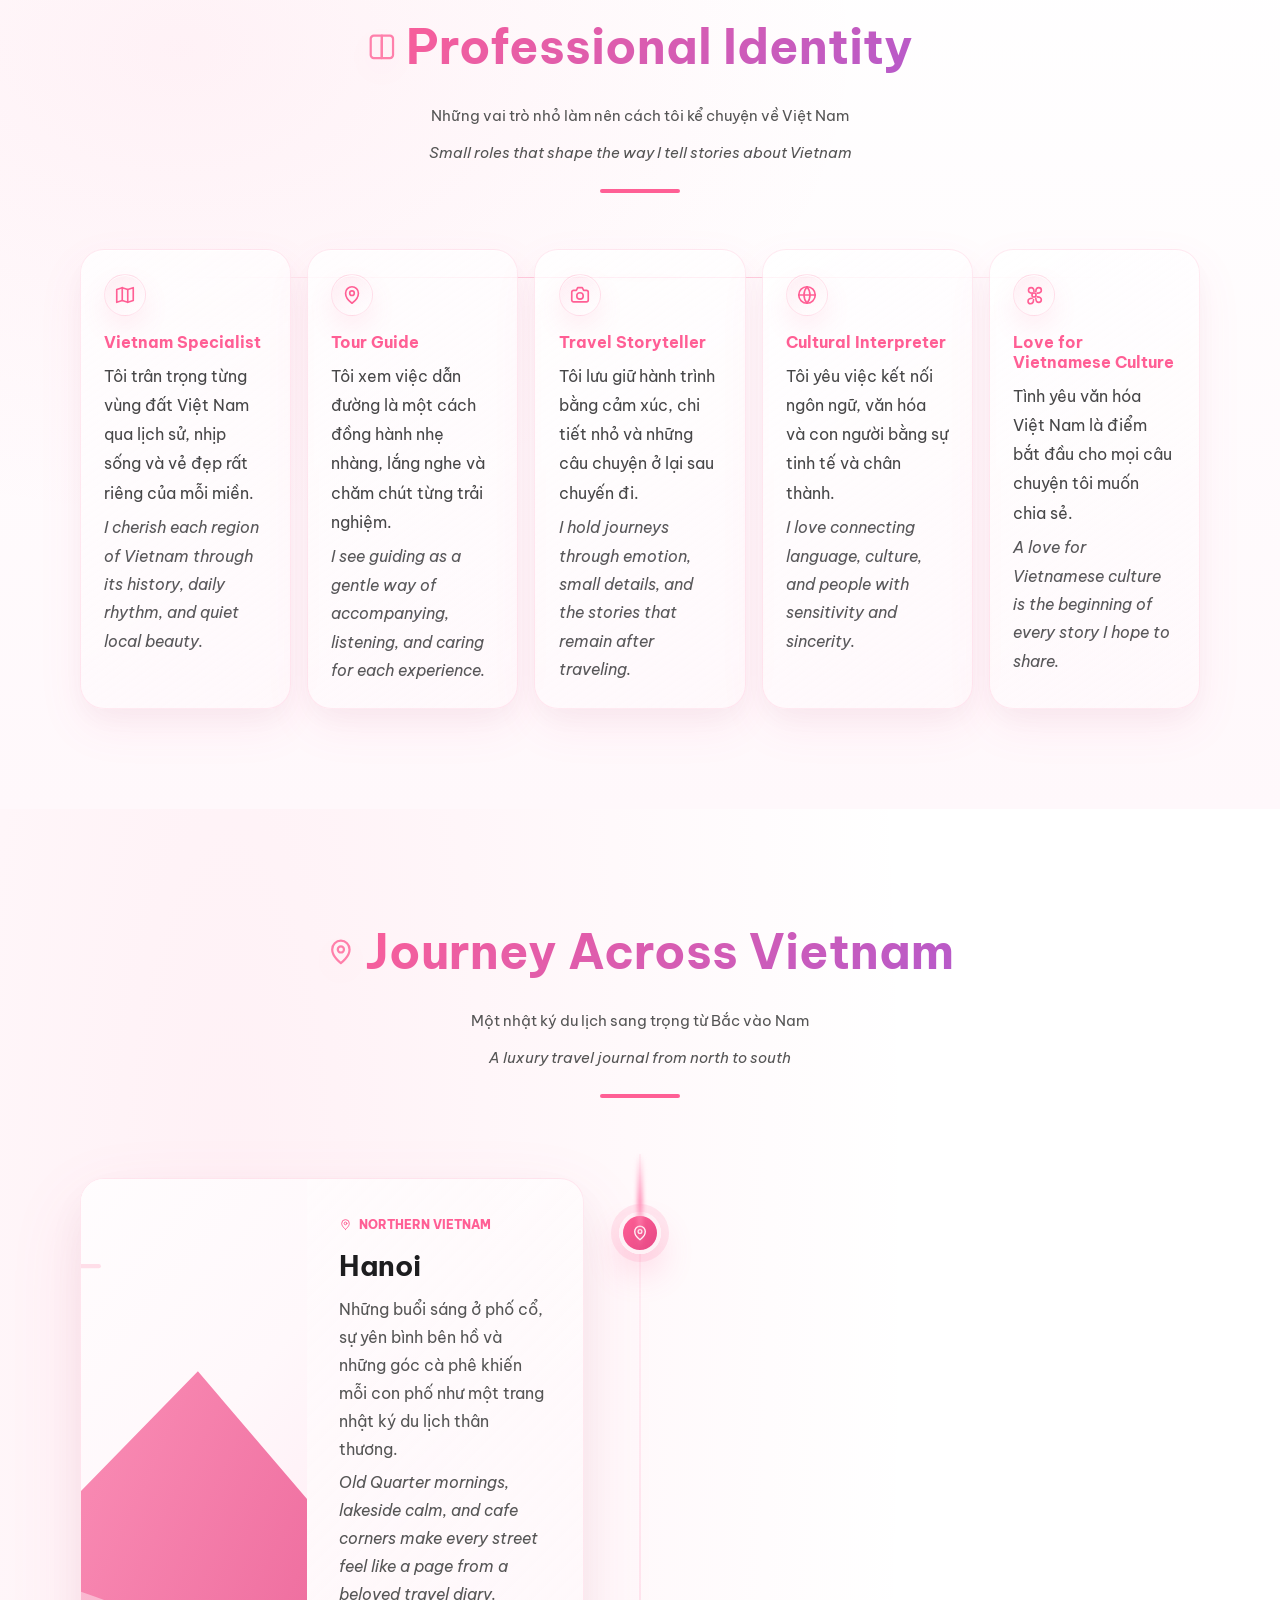
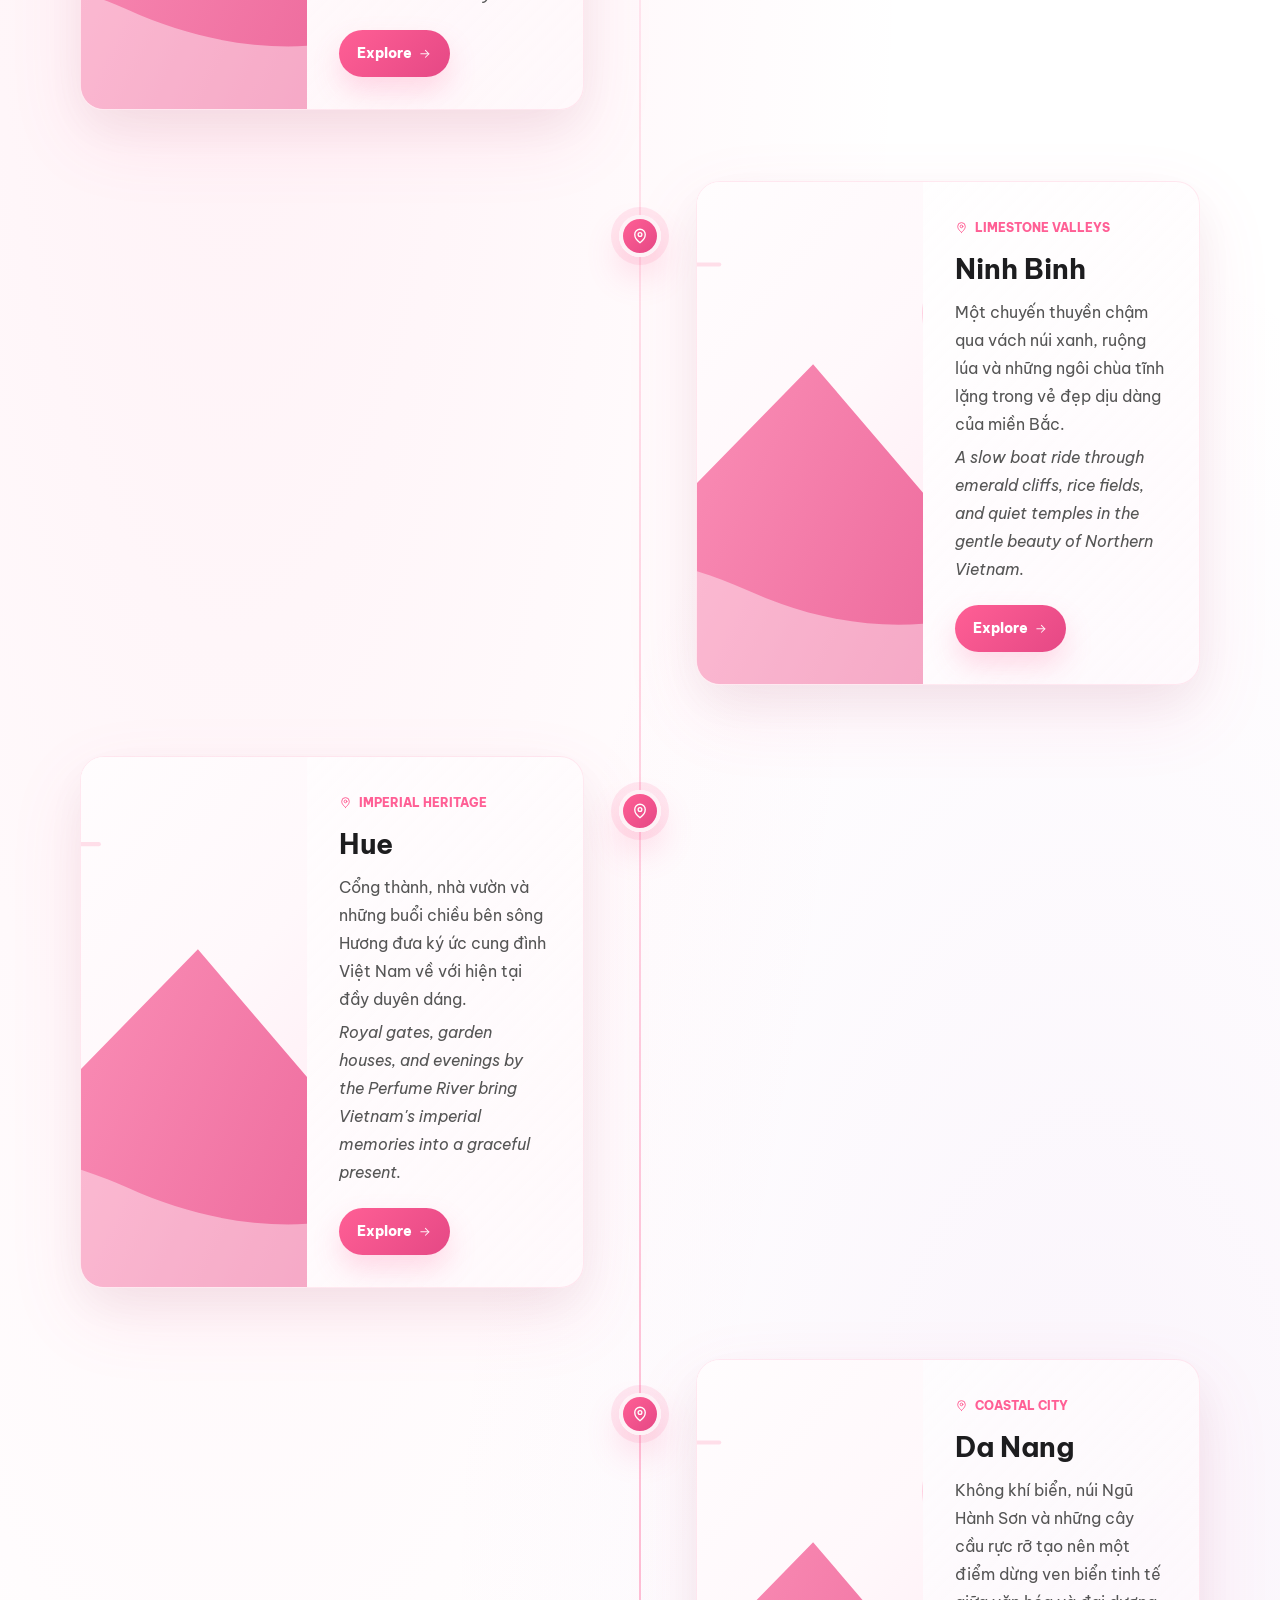
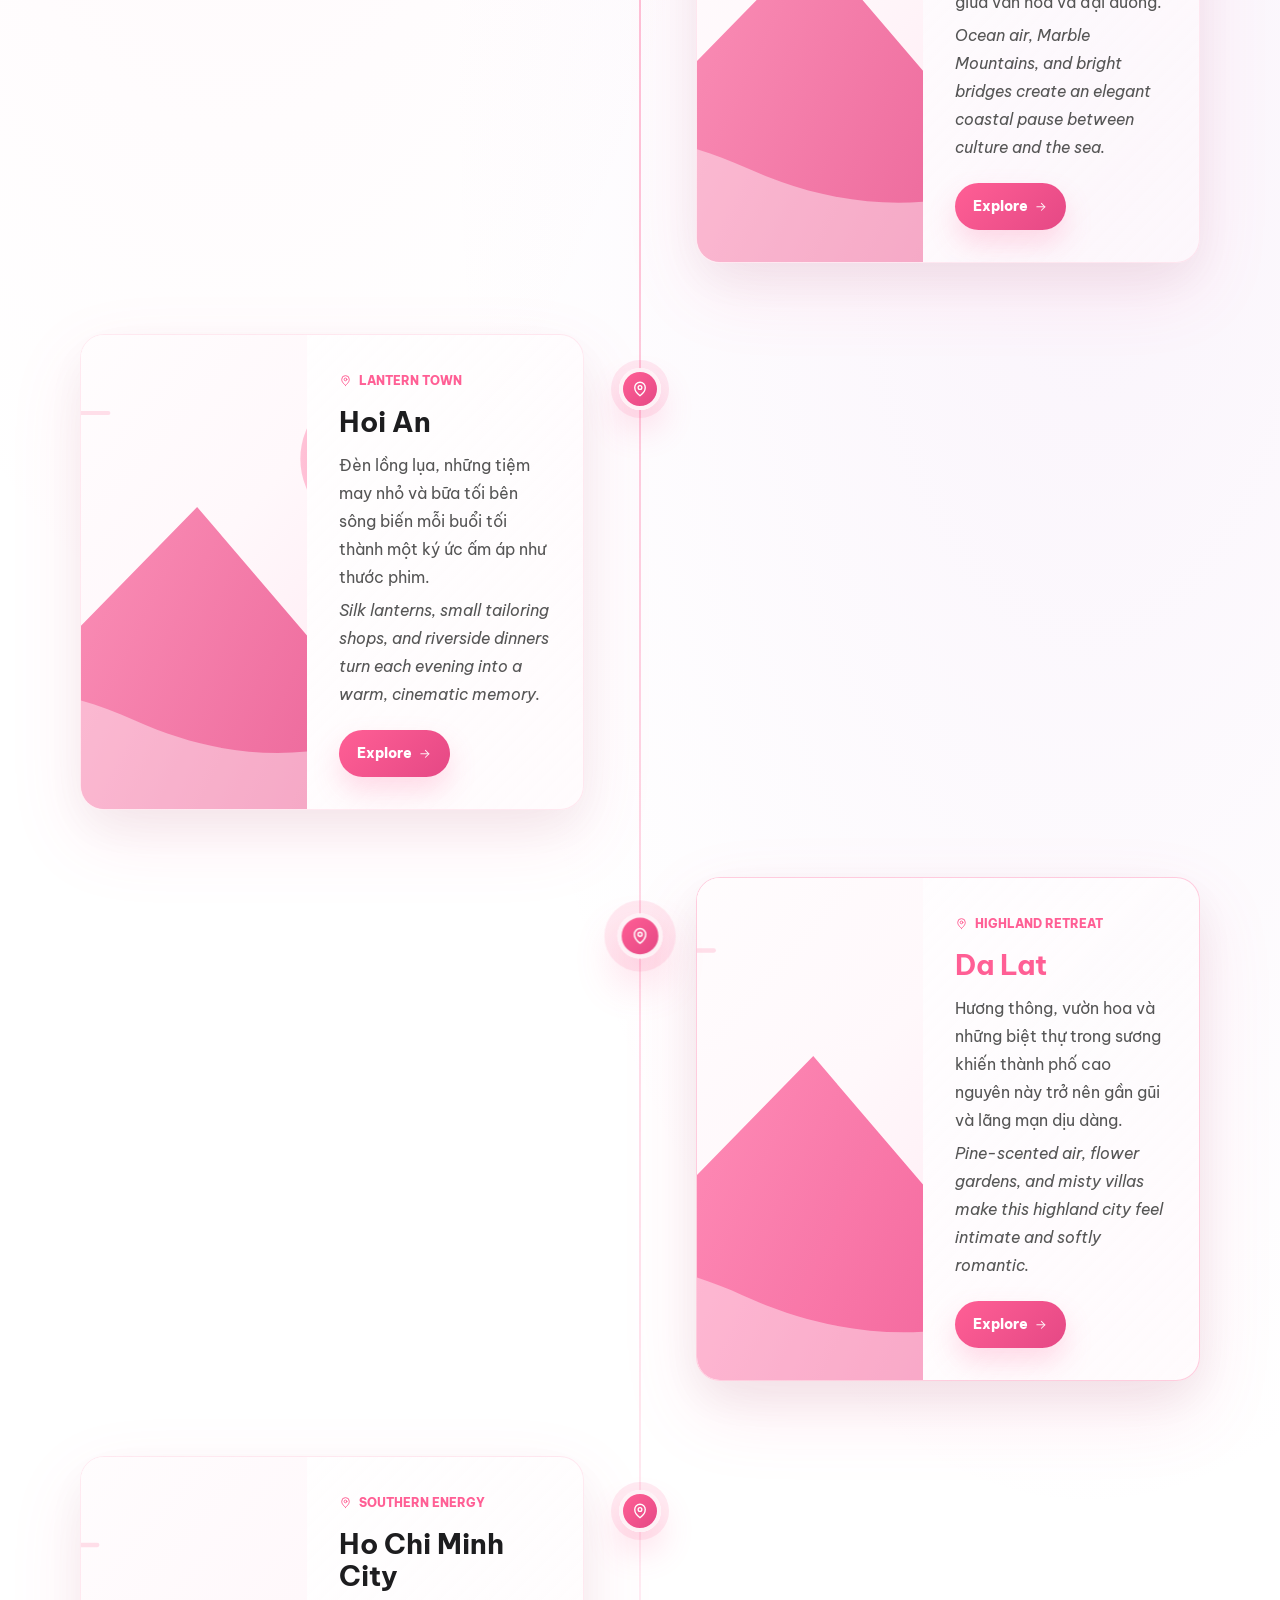
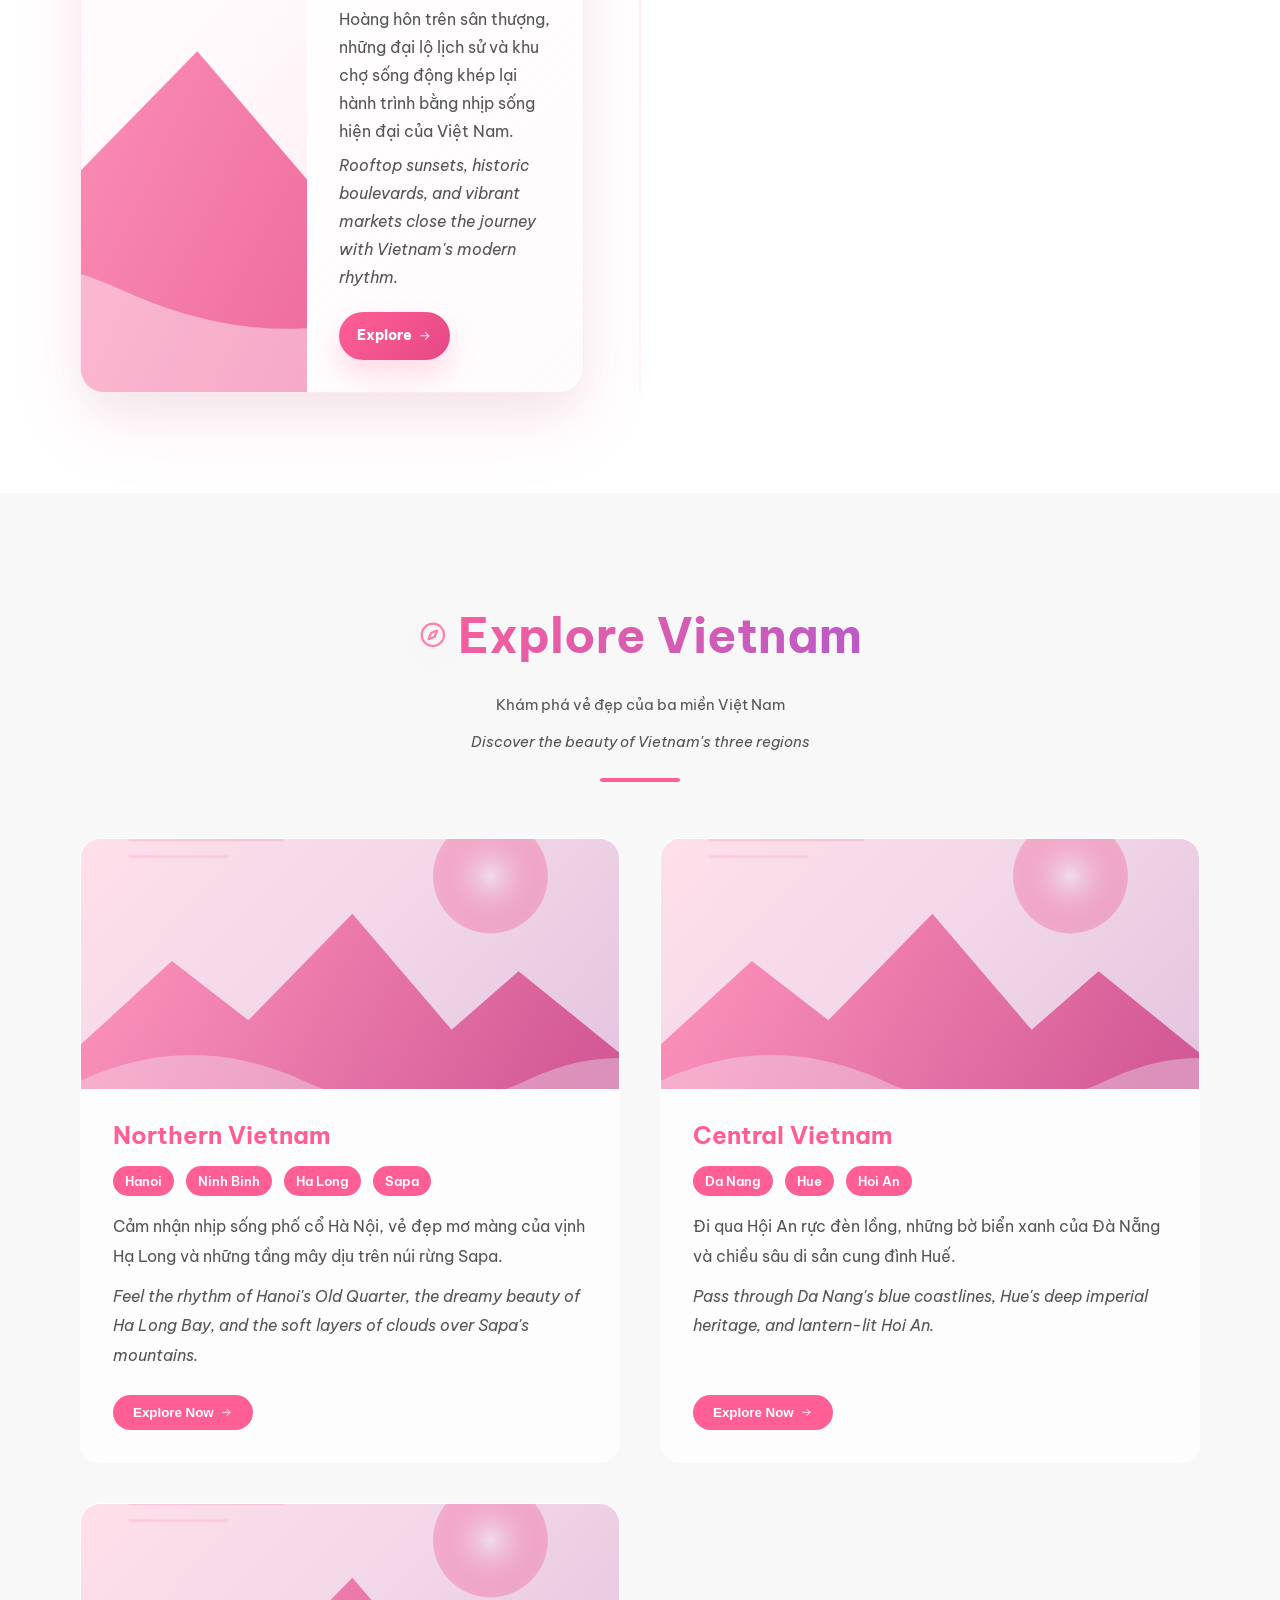
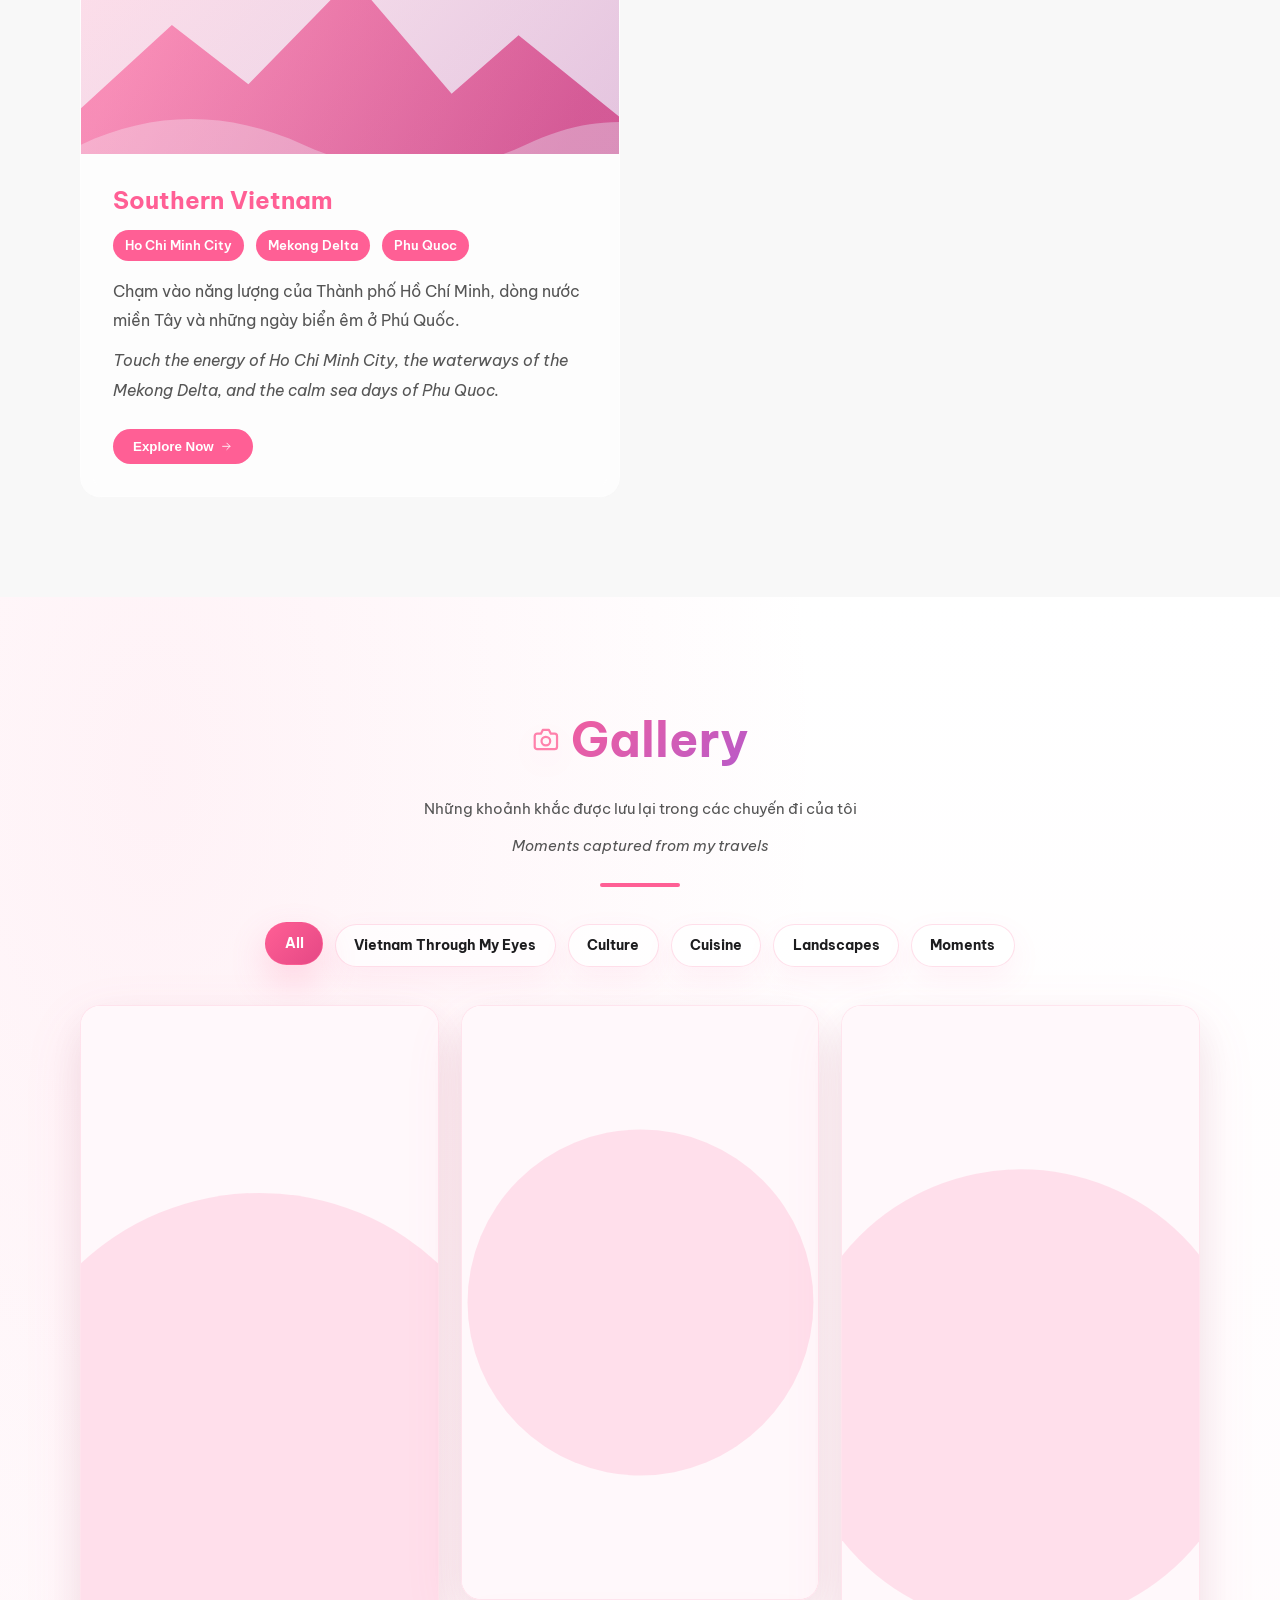
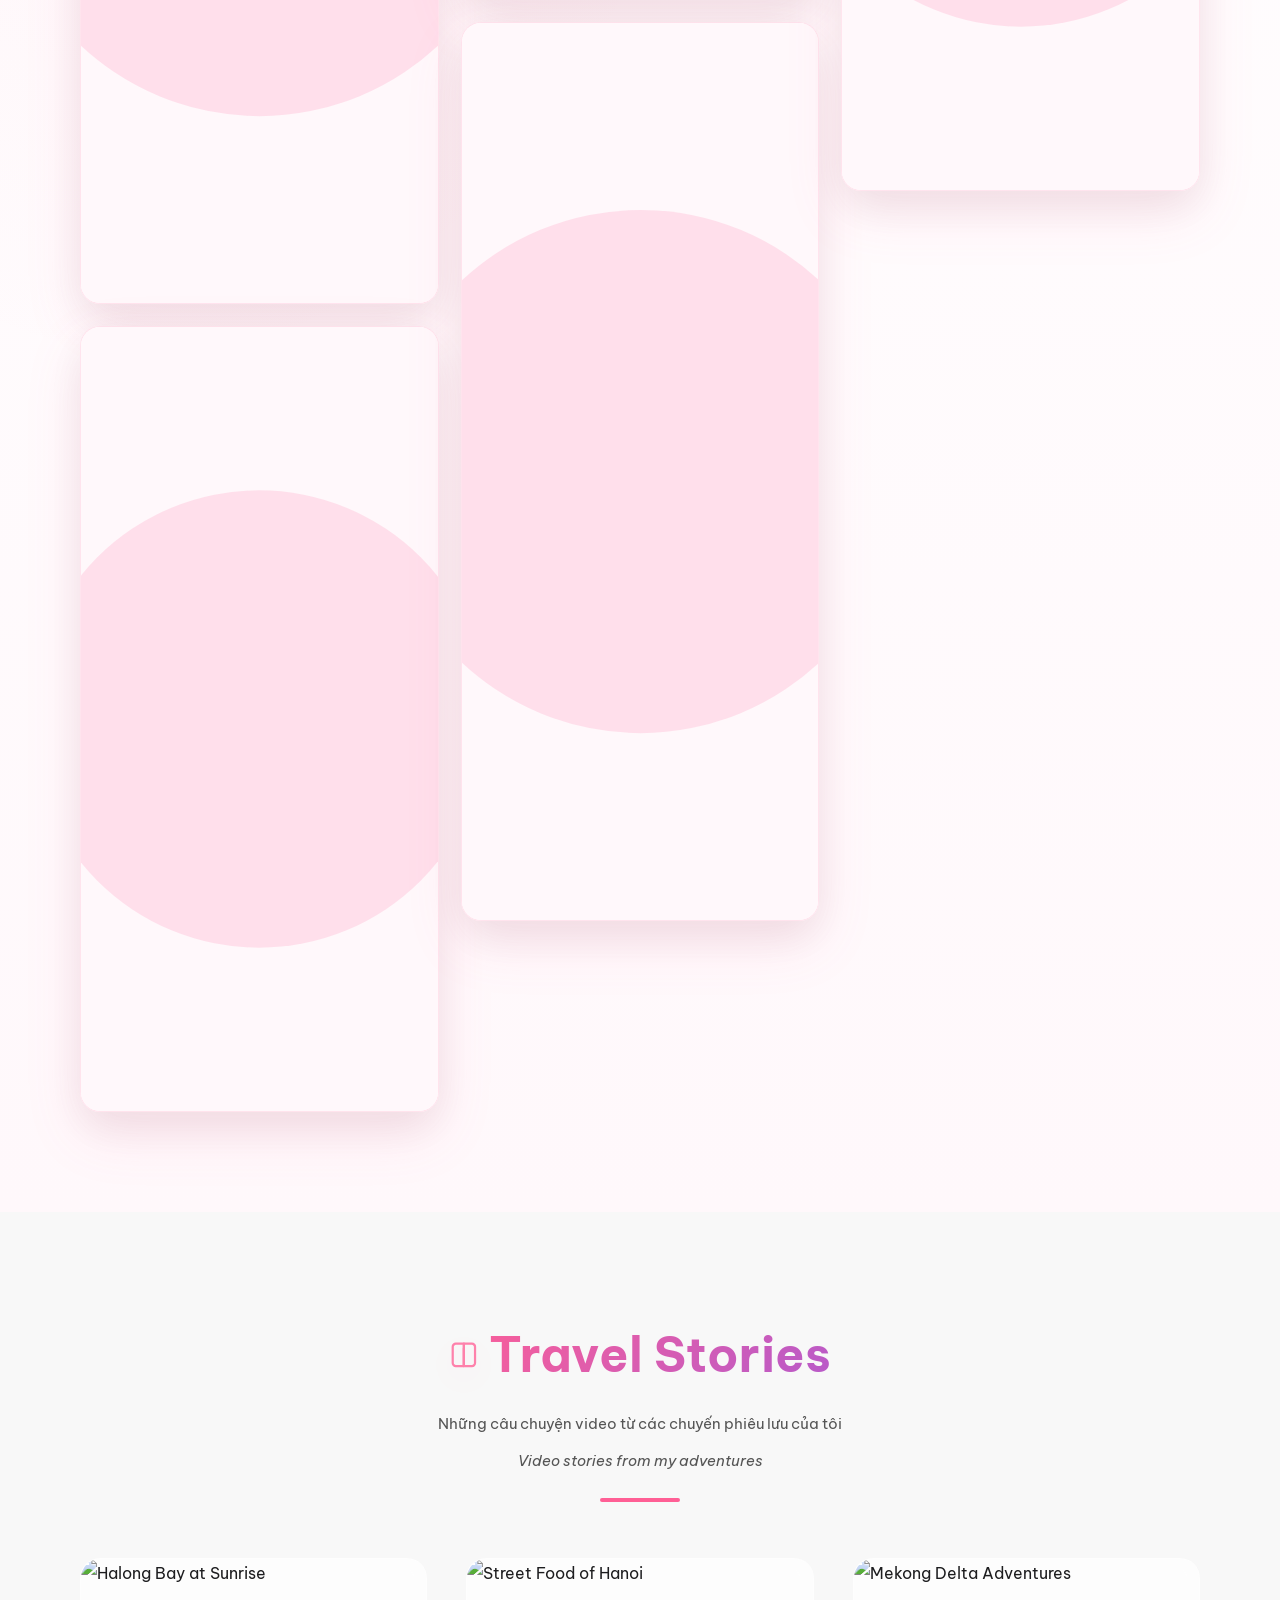
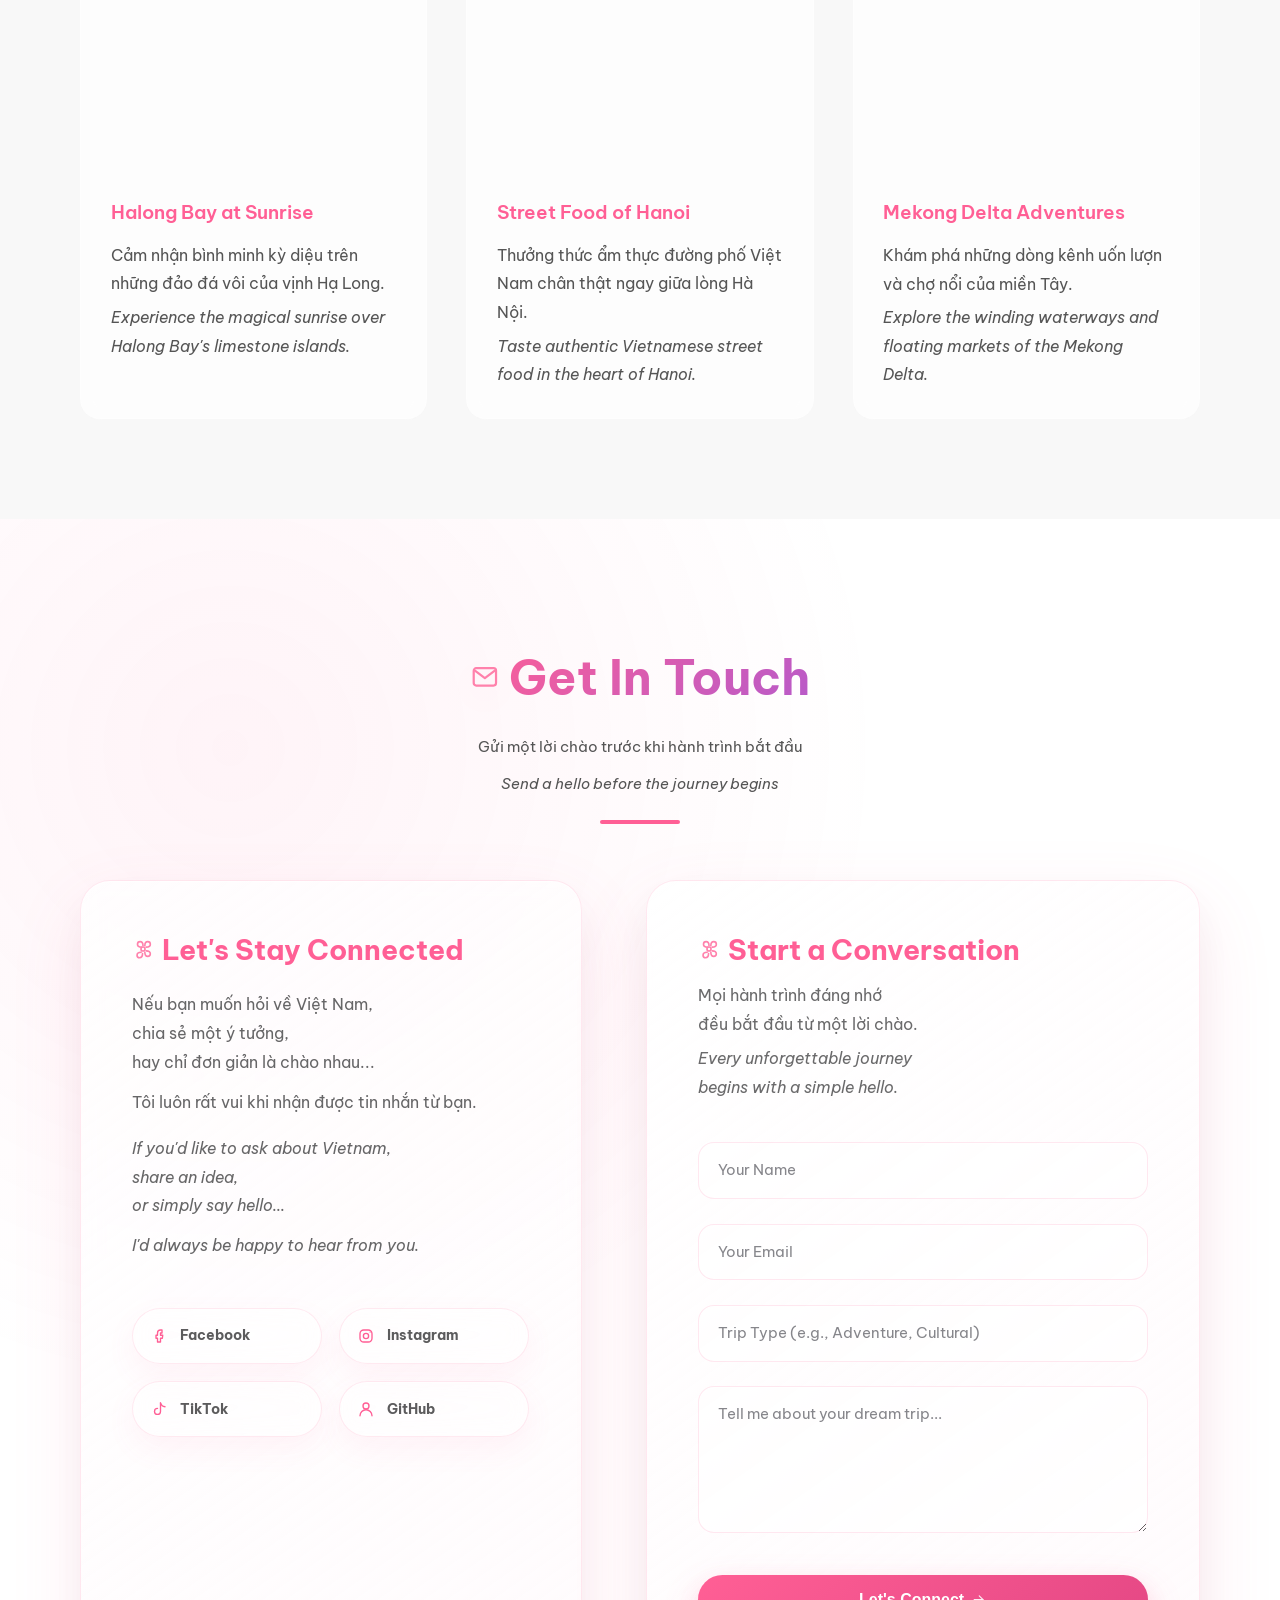
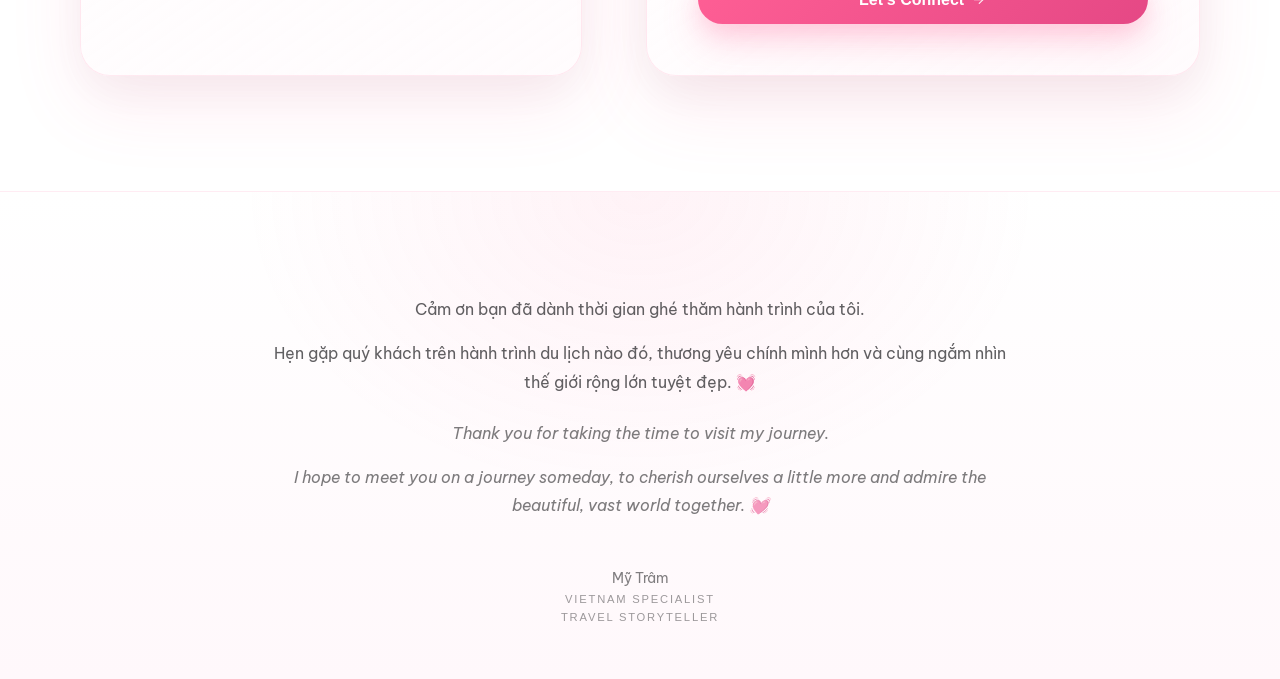
==== commit 0633e236: "Add contact email" ====
--- a/index.html
+++ b/index.html
@@ -233,11 +233,11 @@
 
                 <div class="about-contact-layout">
                     <div class="about-contact-grid">
-                        <a href="mailto:your-email@gmail.com" class="about-contact-item">
+                        <a href="mailto:mytram16.dn@gmail.com" class="about-contact-item">
                             <span class="about-contact-icon" aria-hidden="true"><svg class="icon"><use href="#icon-mail"></use></svg></span>
                             <span>
                                 <span class="about-contact-label text-vi">Gmail</span>
-                                <span class="about-contact-value text-en">your-email@gmail.com</span>
+                                <span class="about-contact-value text-en">mytram16.dn@gmail.com</span>
                             </span>
                         </a>
                         <a href="tel:+84000000000" class="about-contact-item">
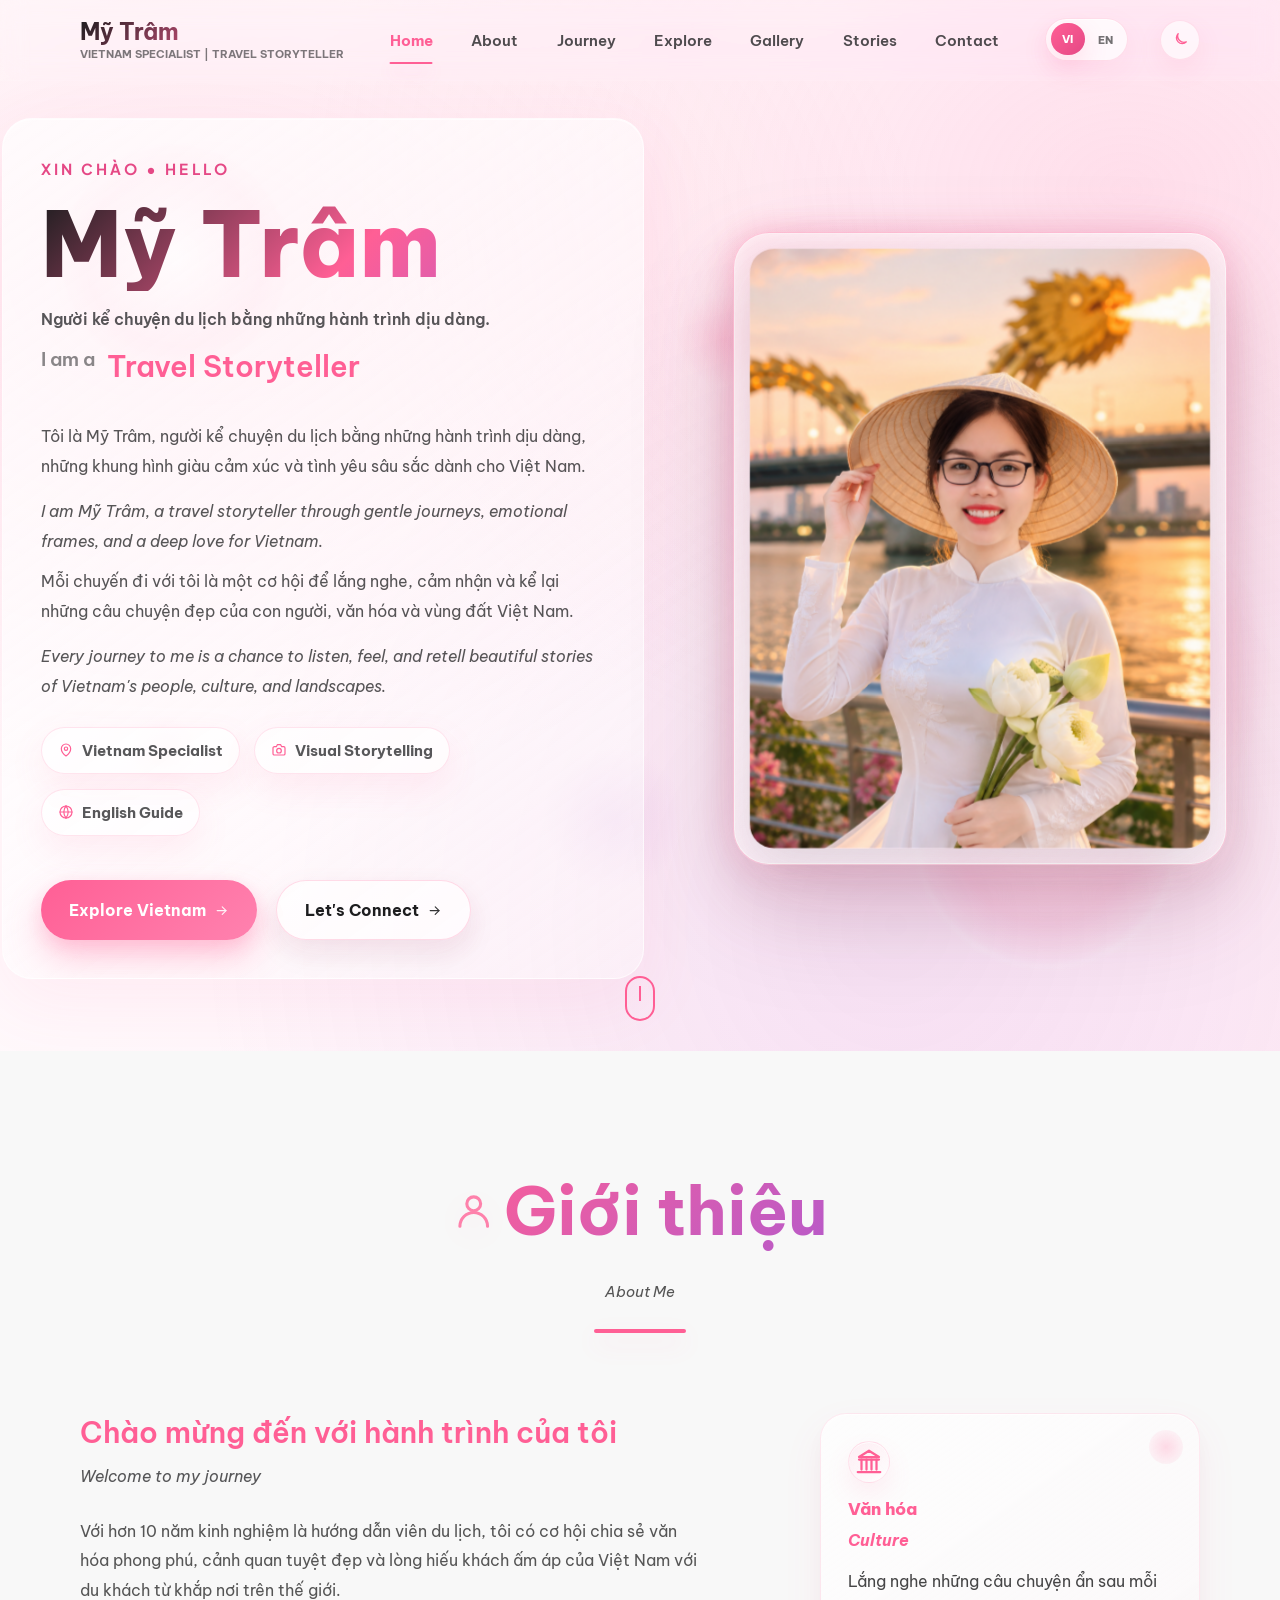
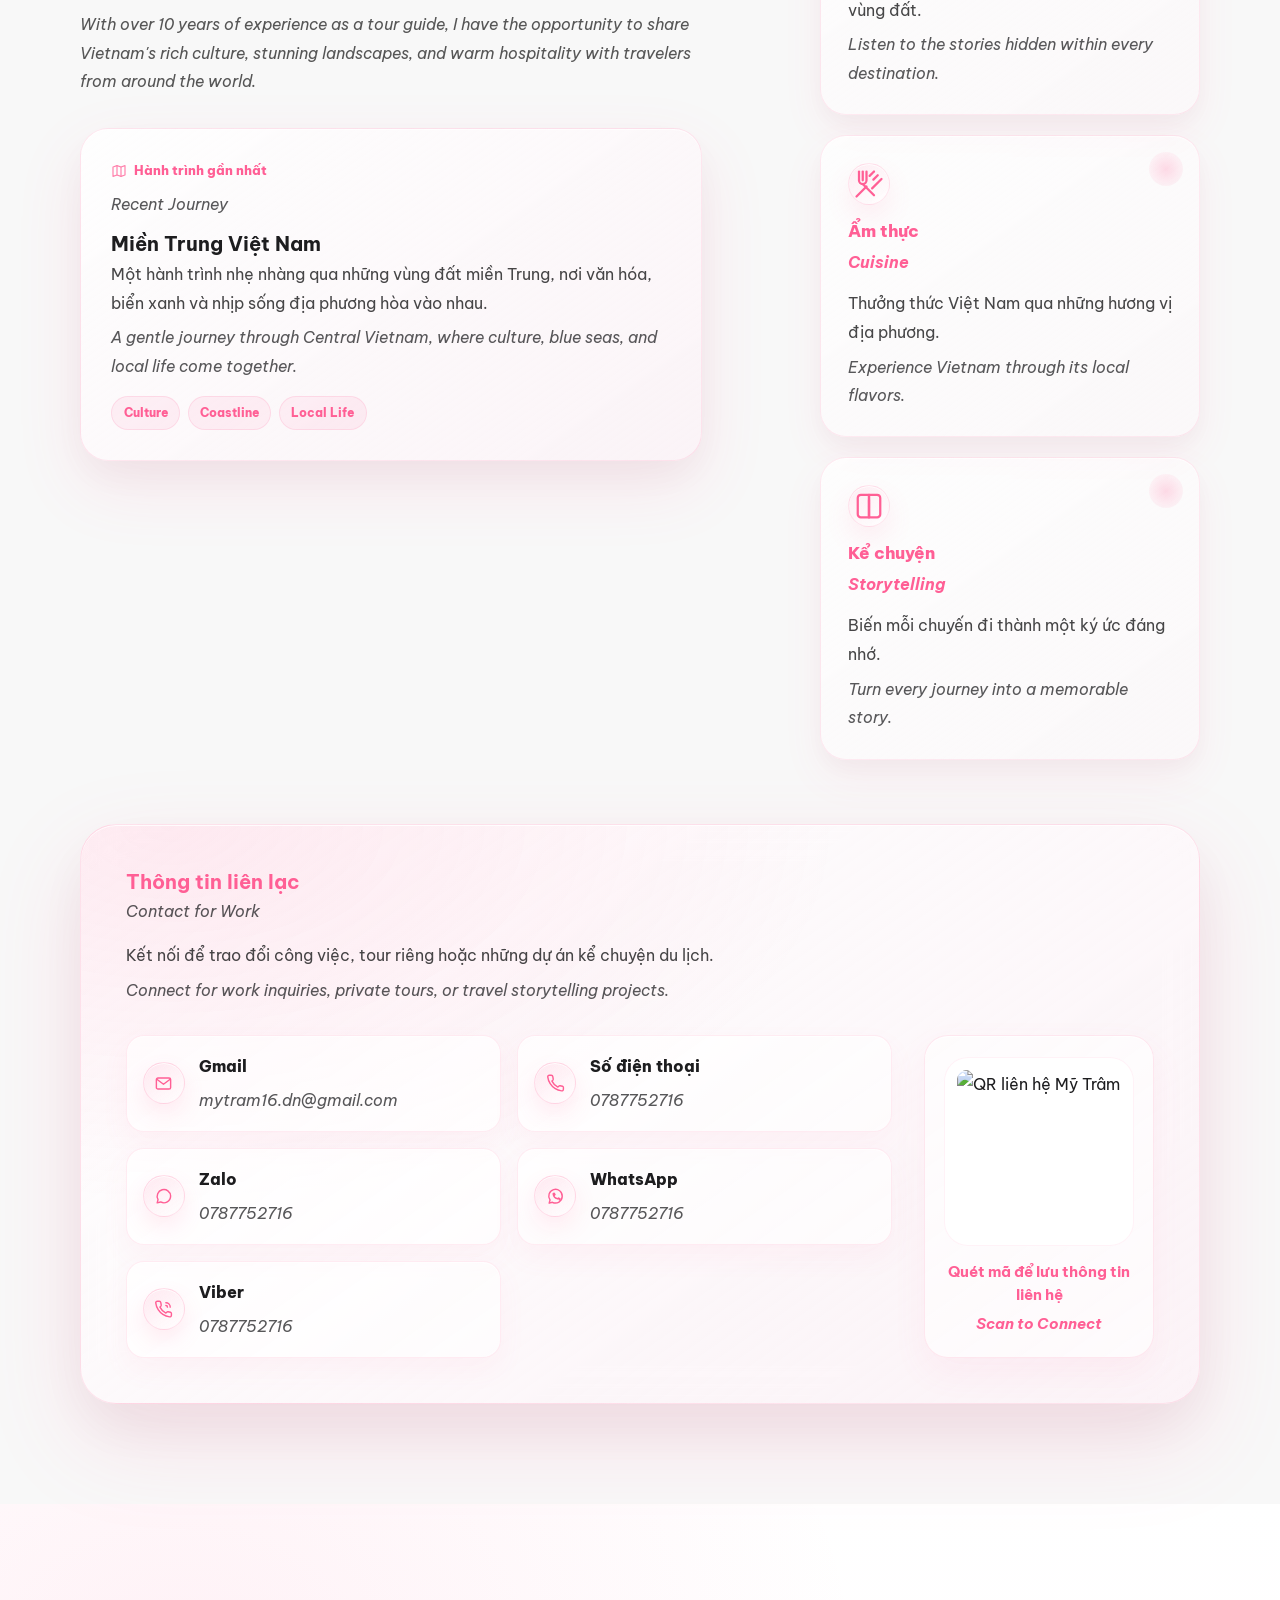
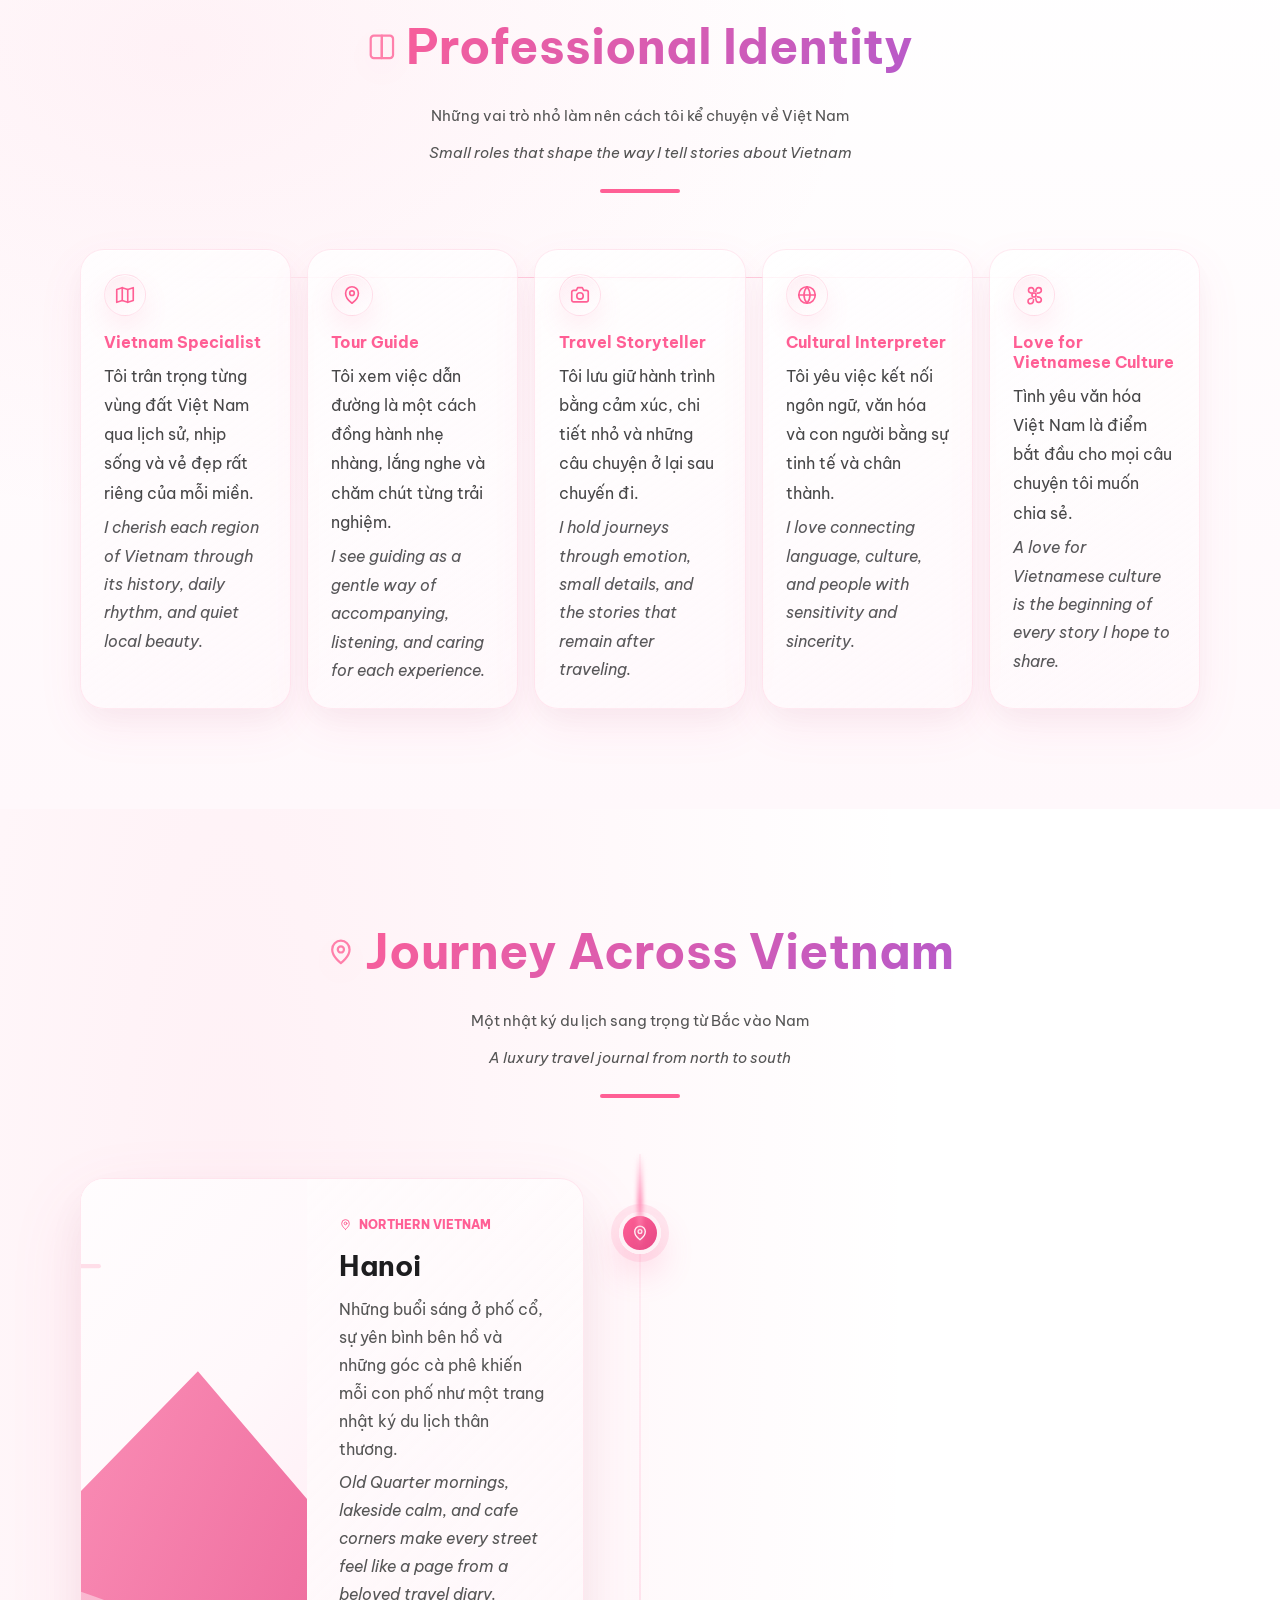
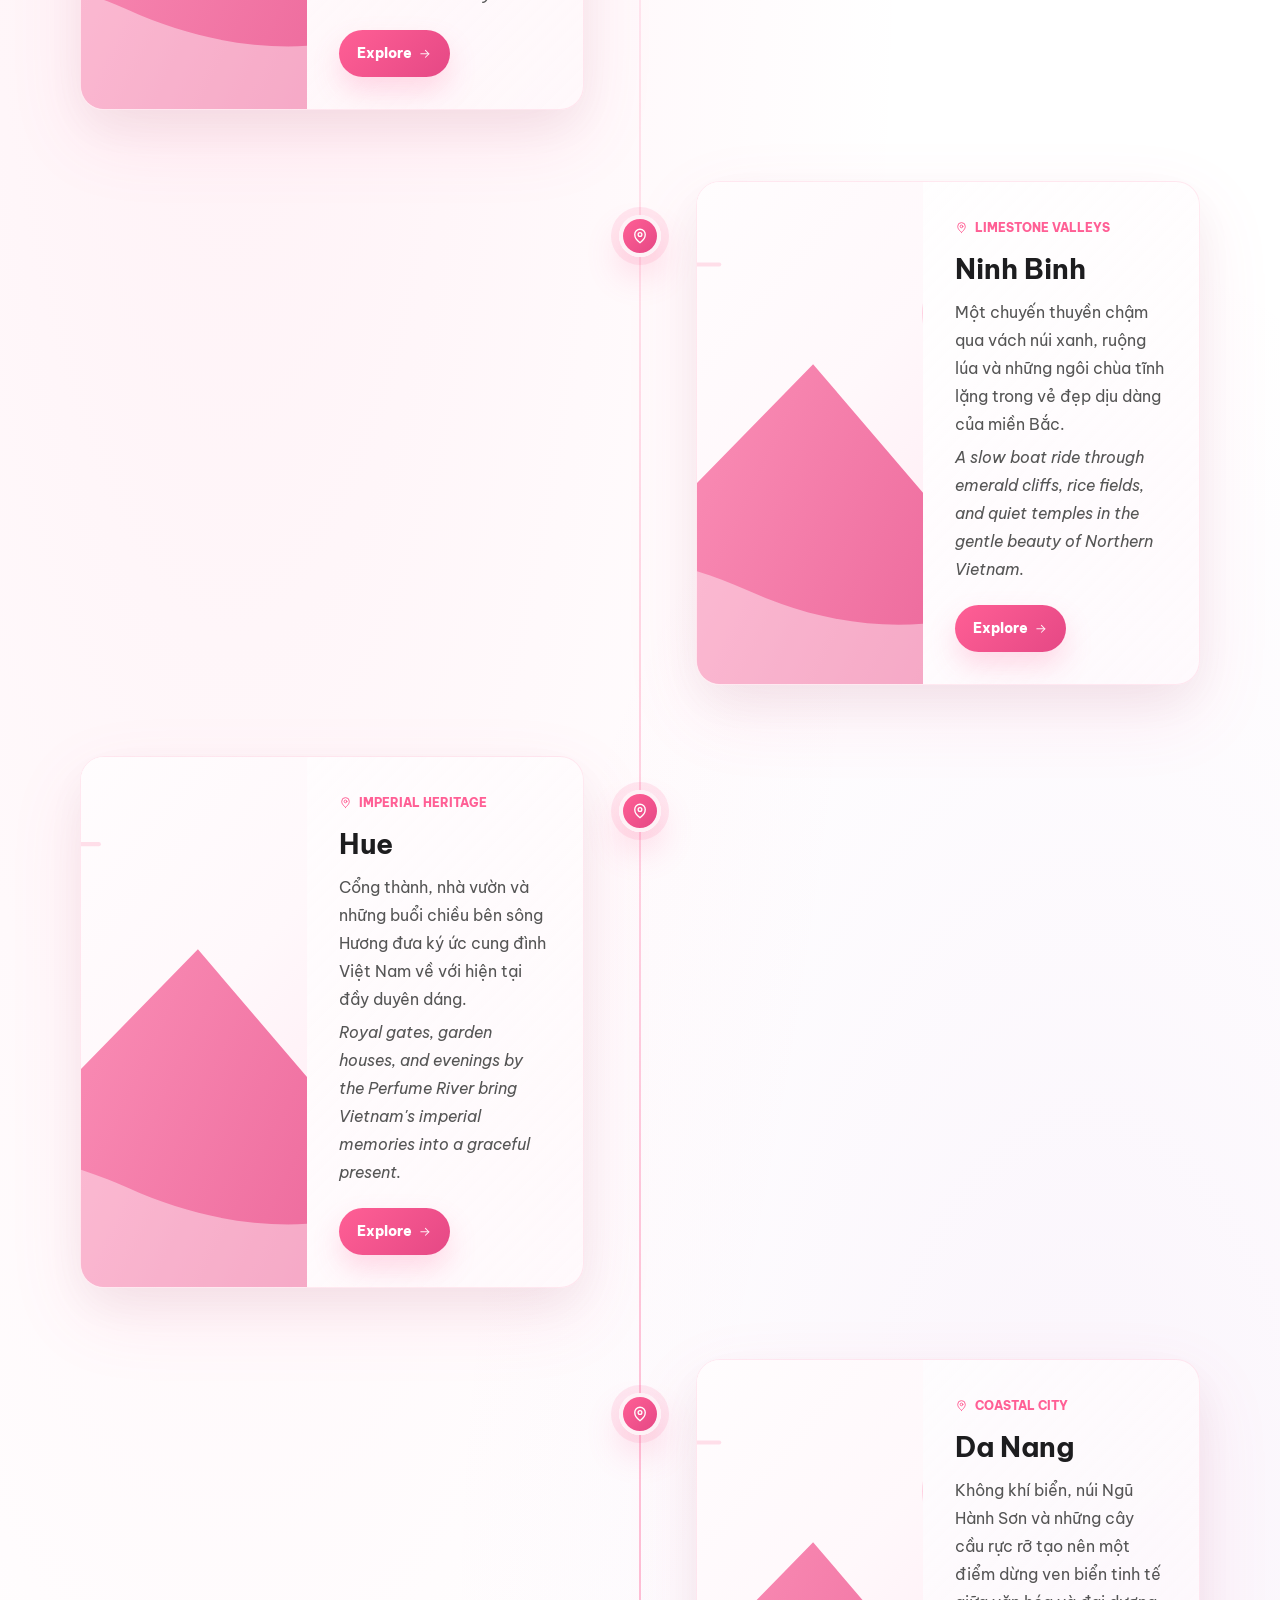
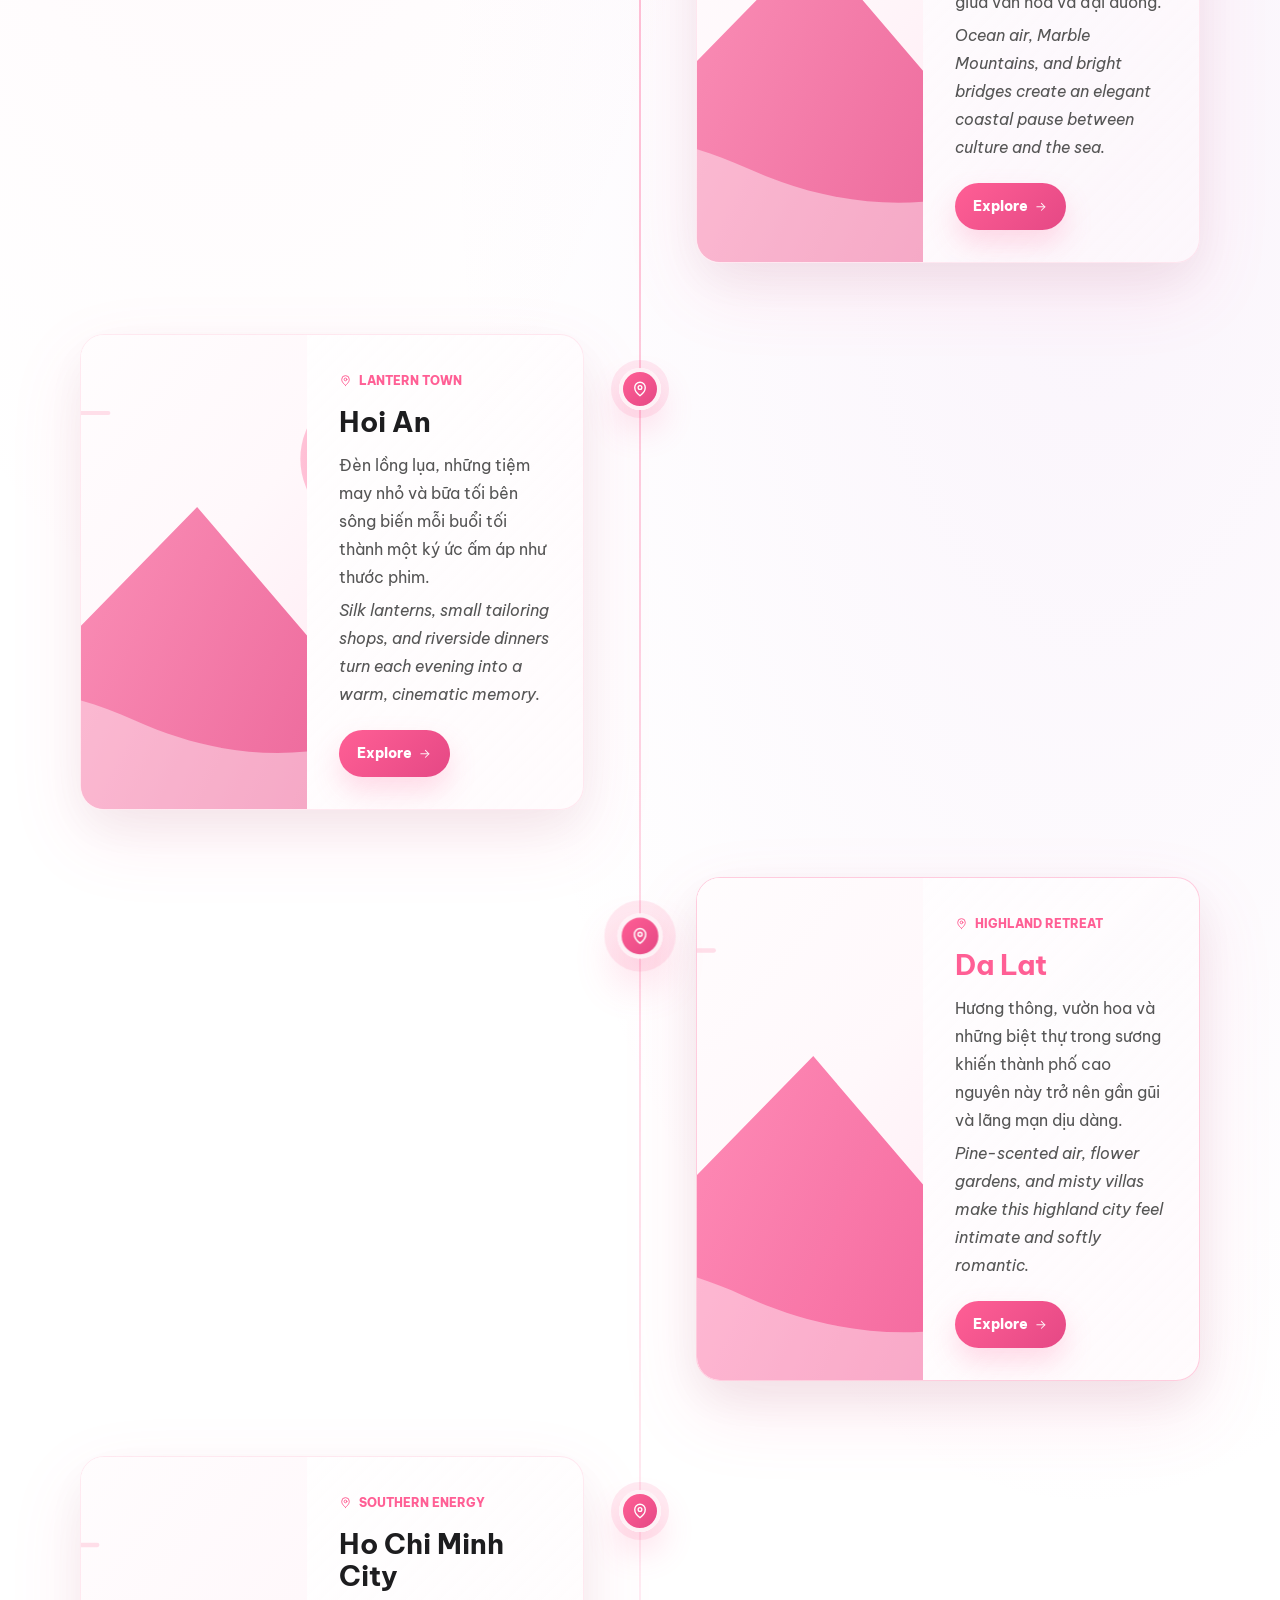
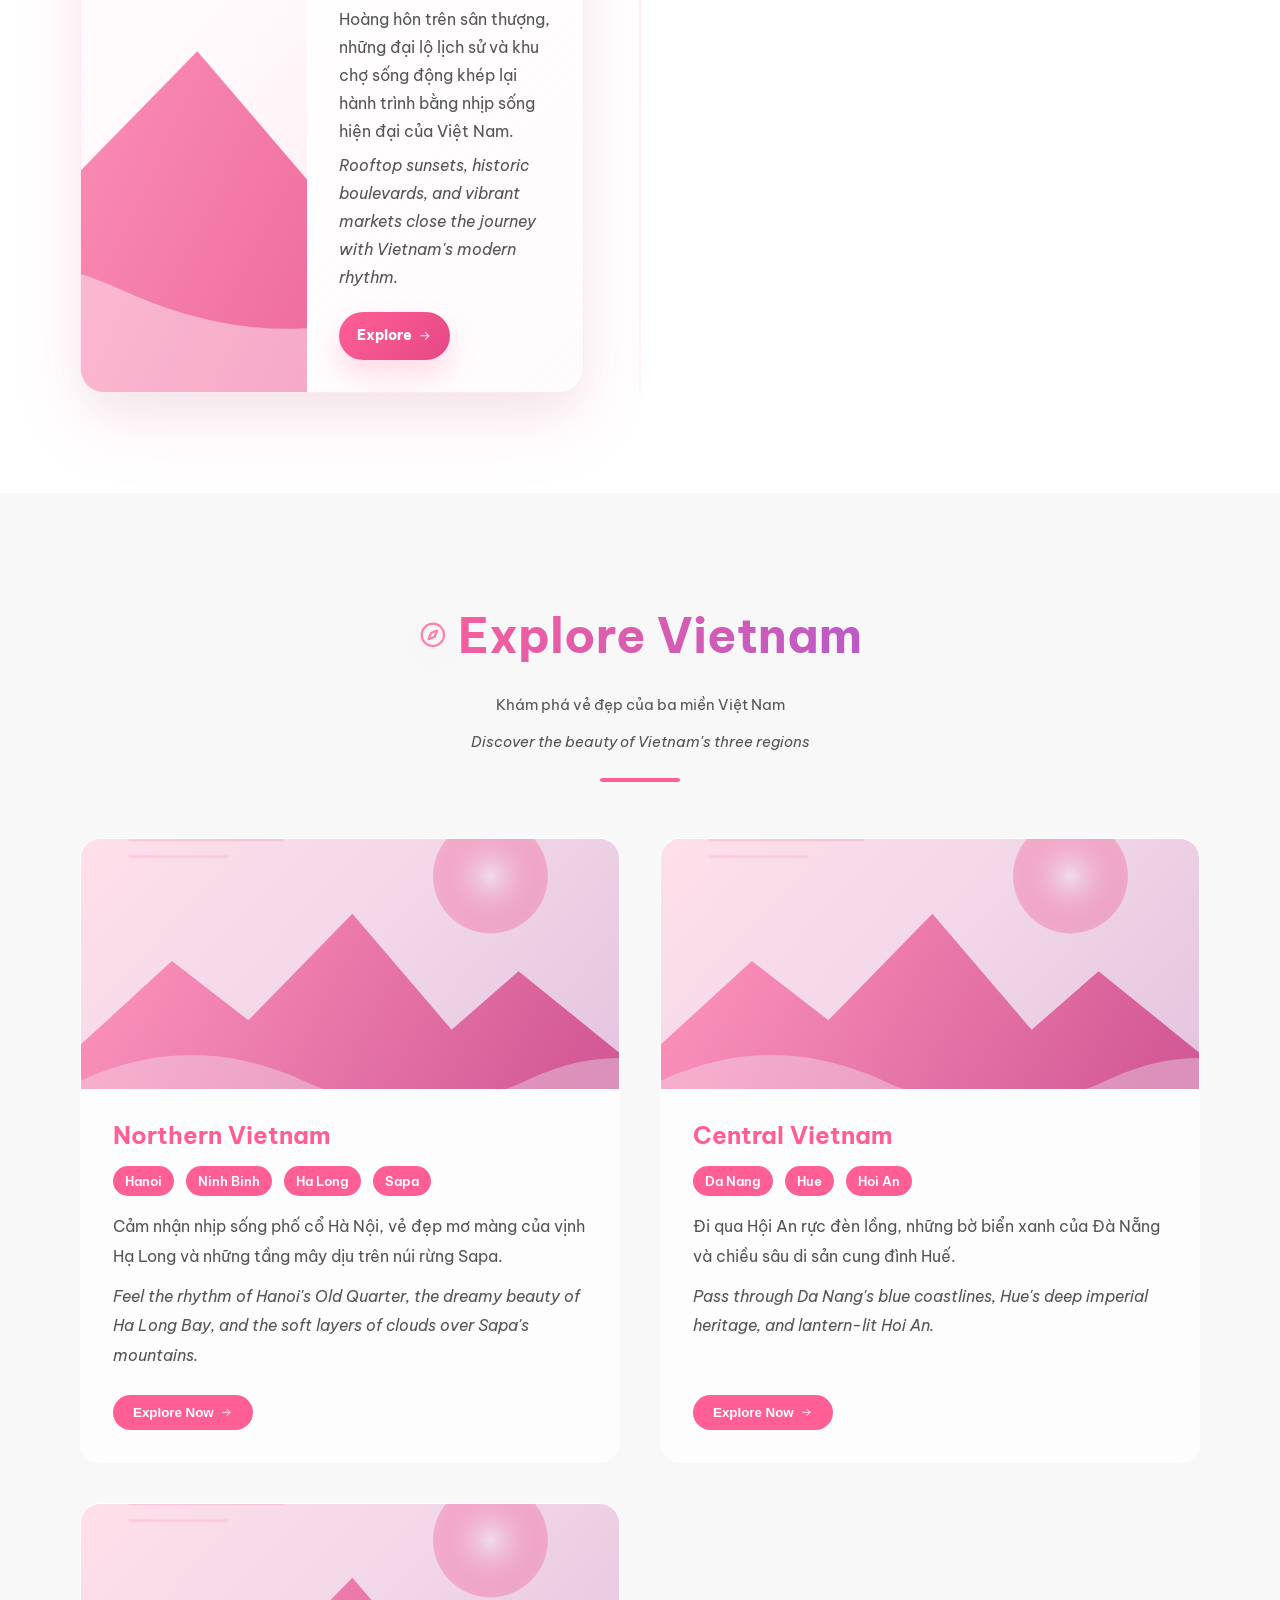
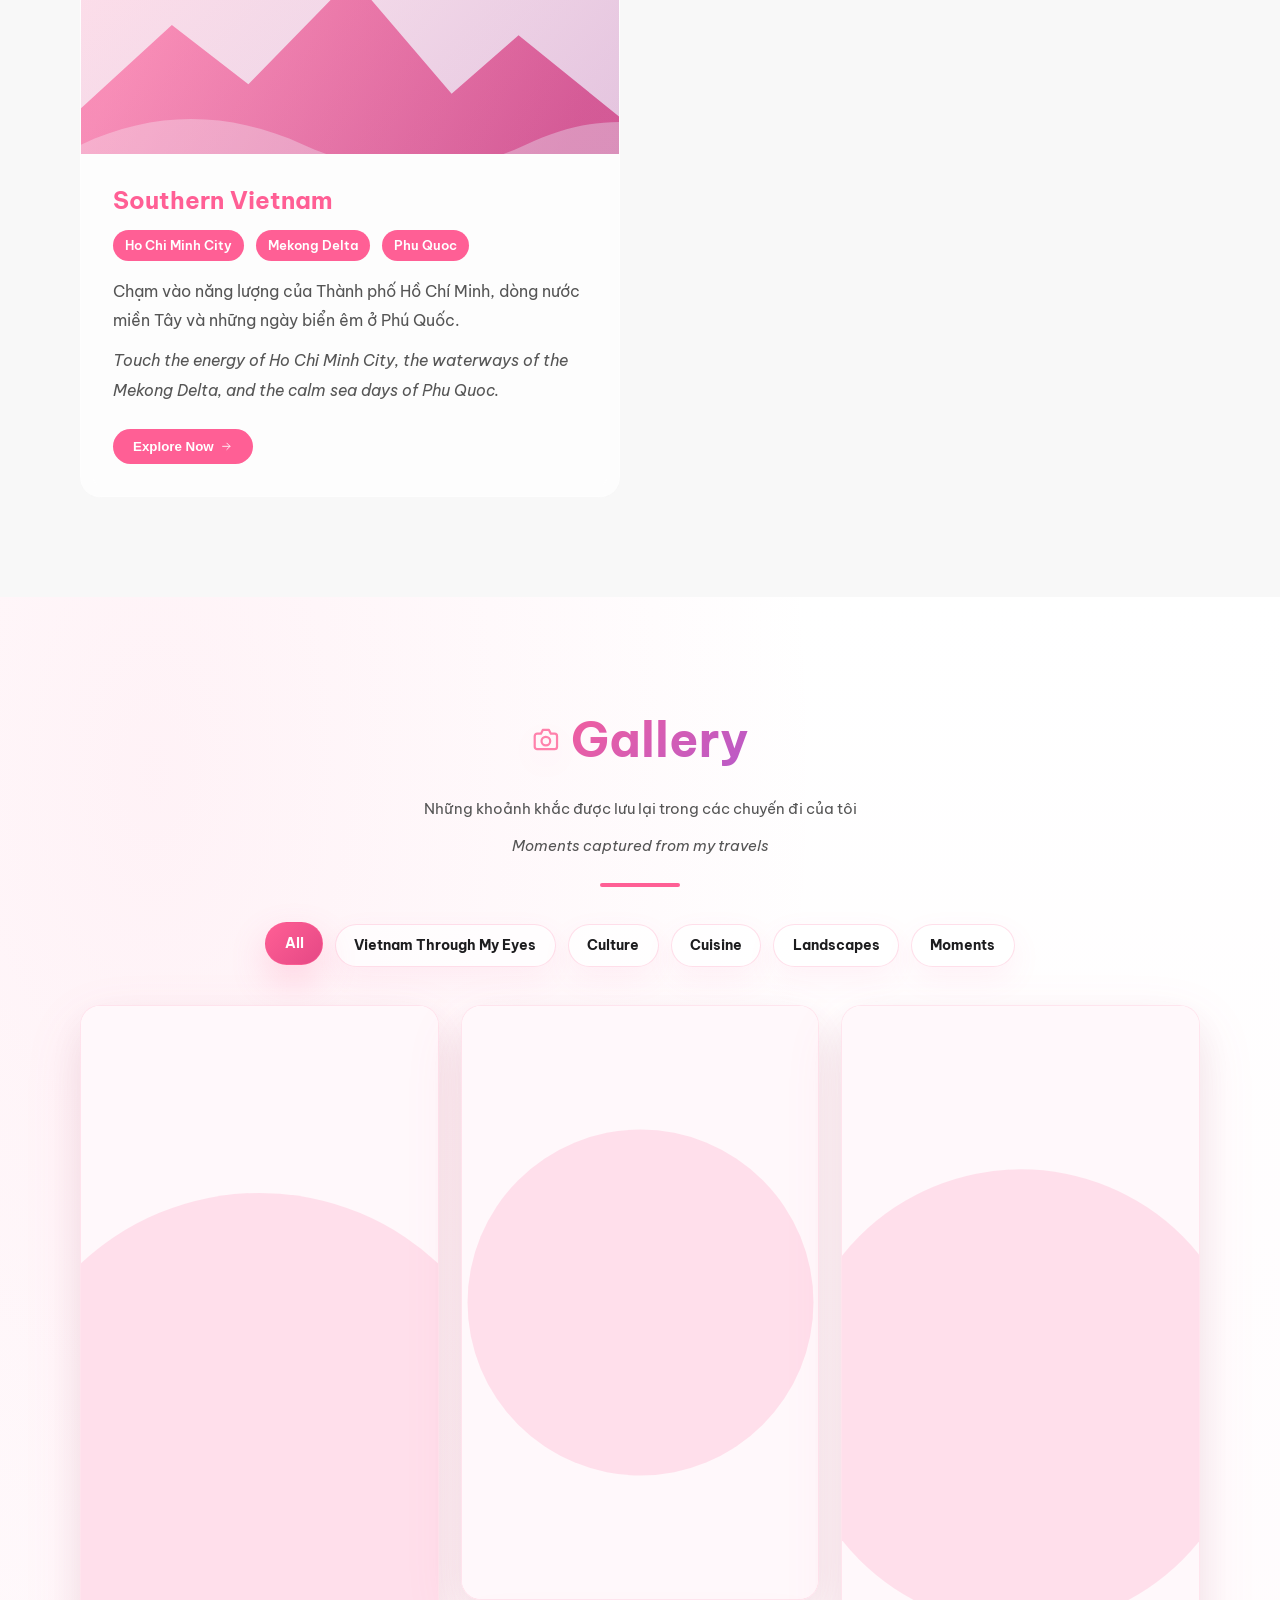
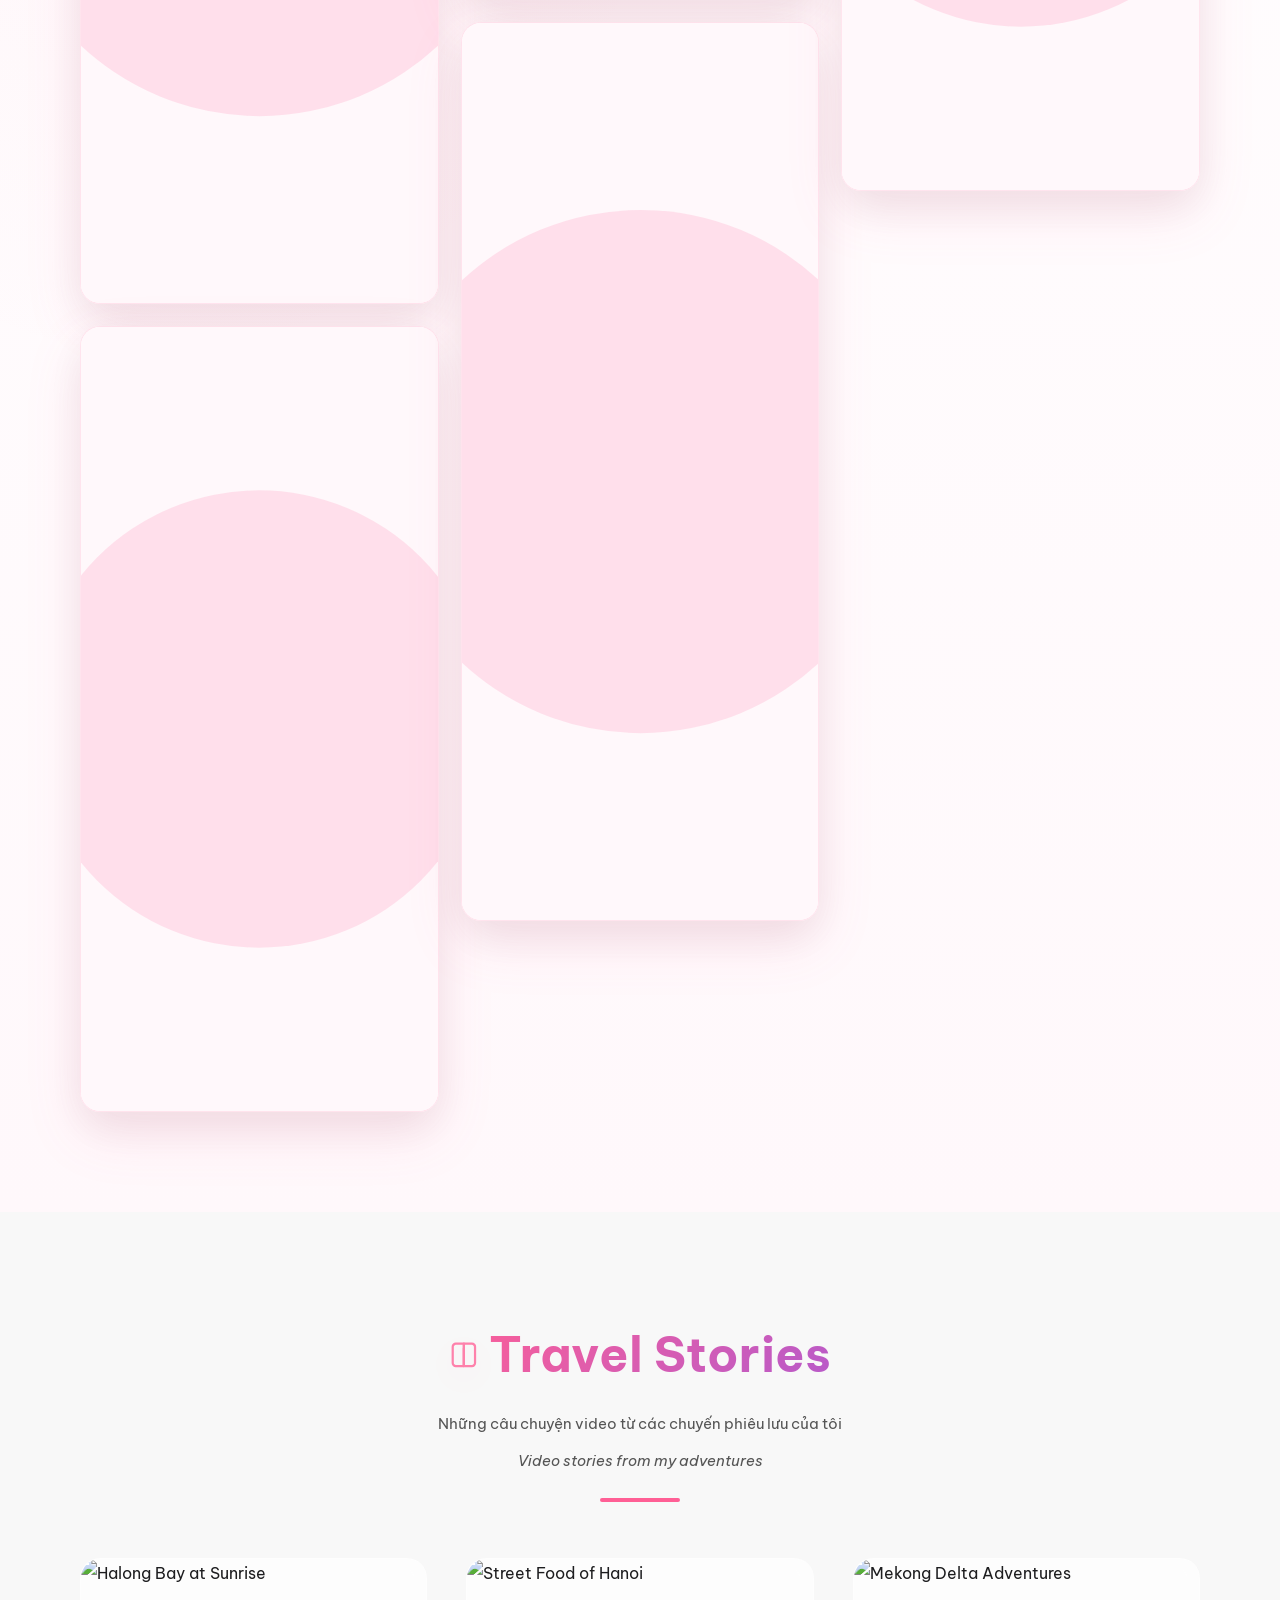
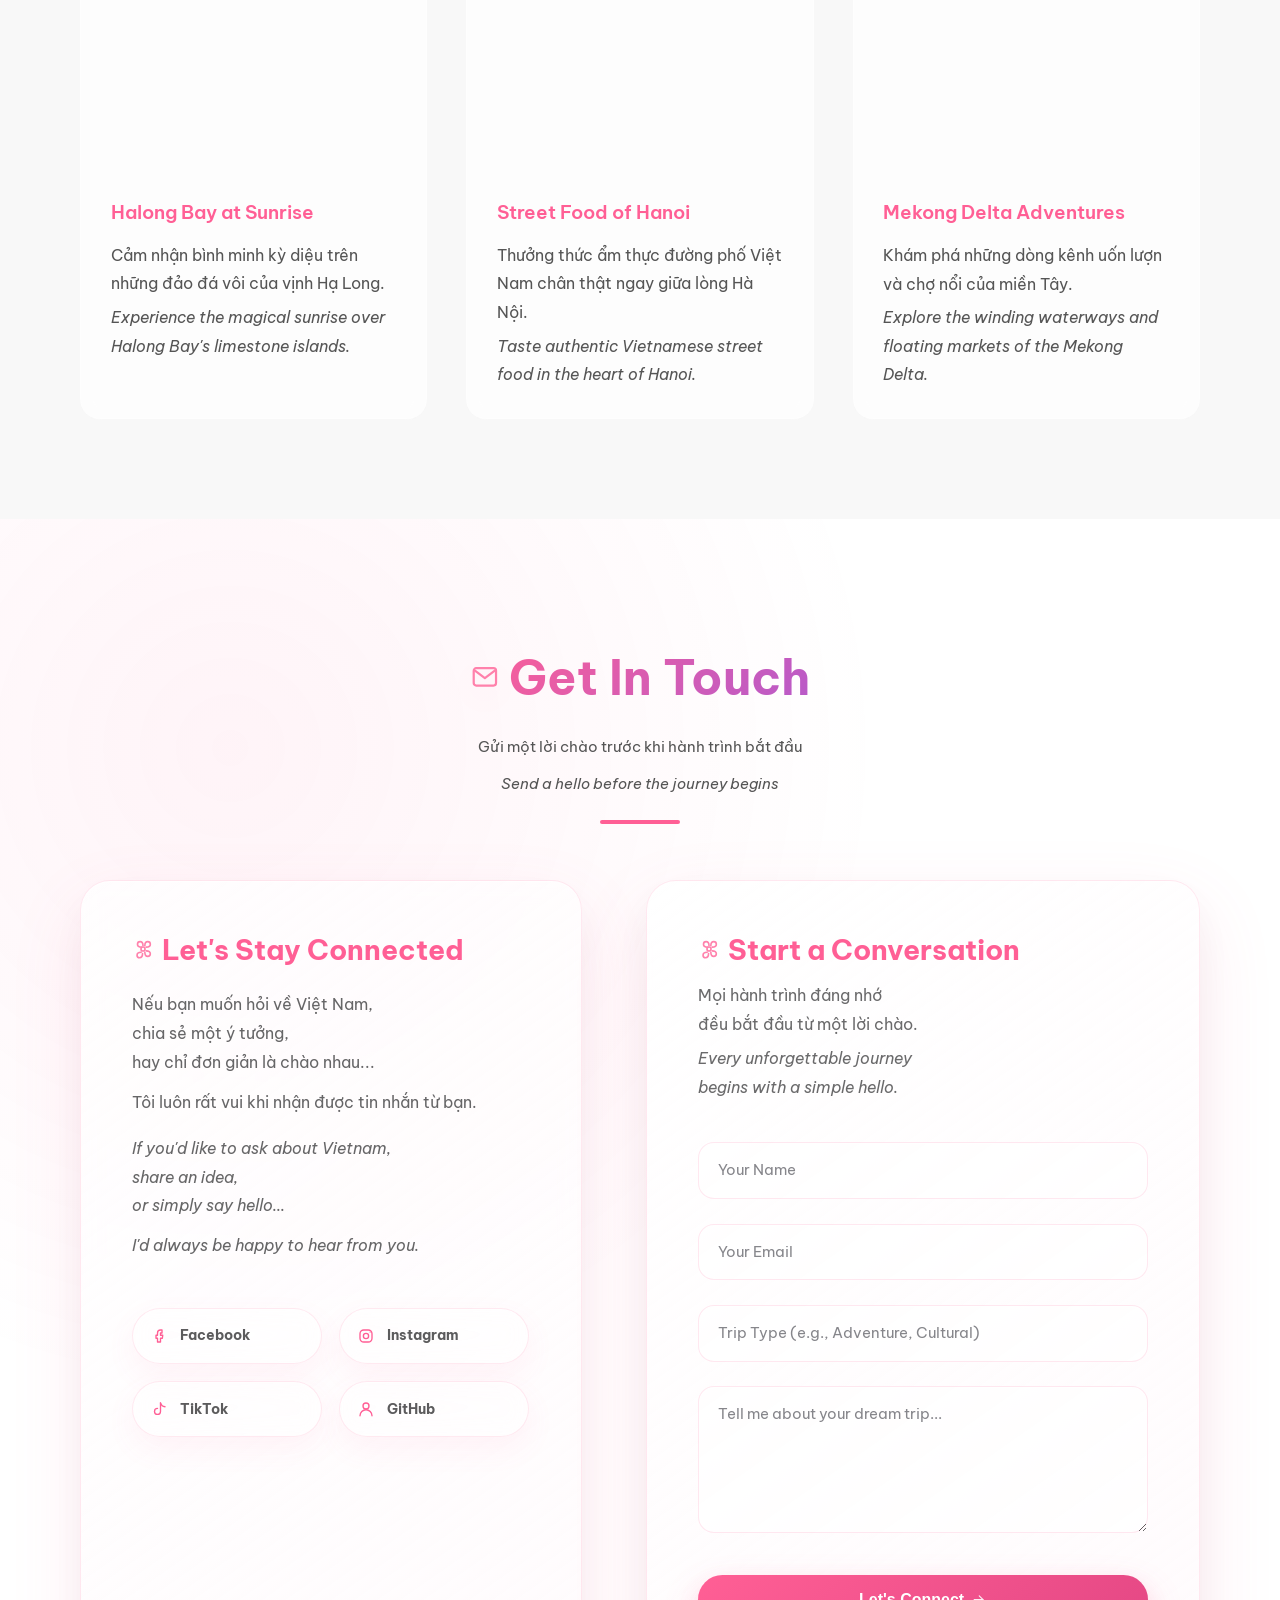
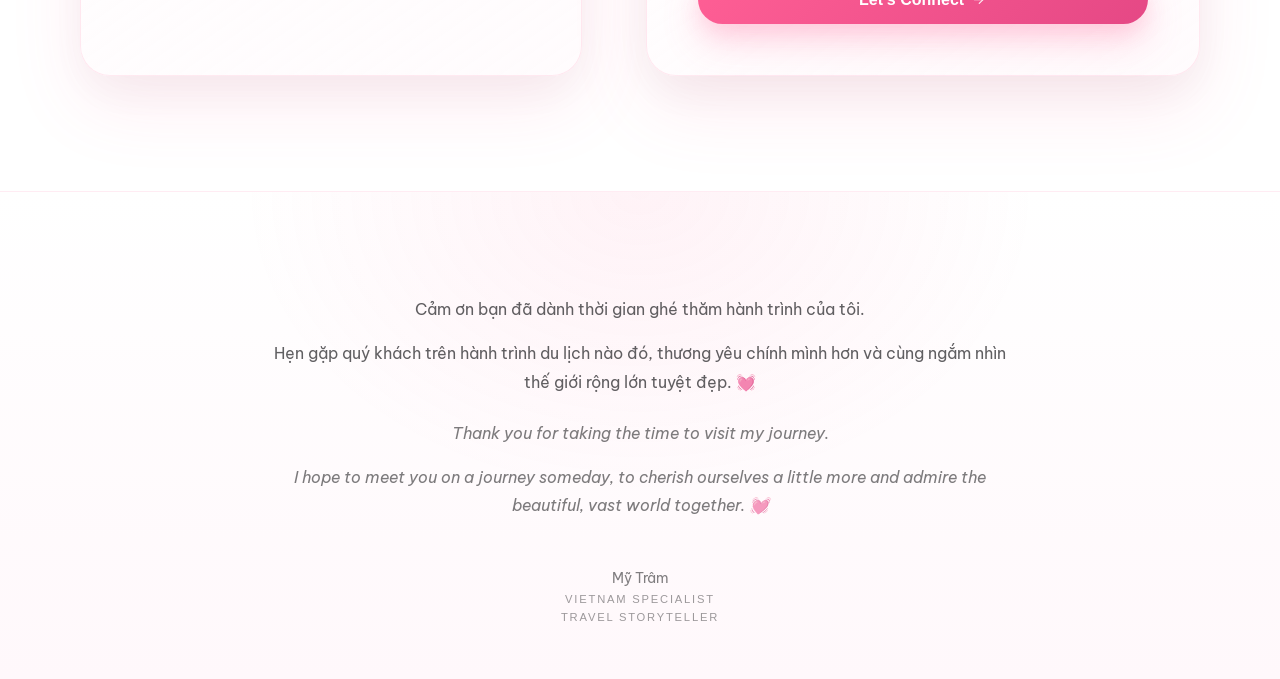
==== commit 4918ec44: "Add real contact information and QR code" ====
--- a/index.html
+++ b/index.html
@@ -240,44 +240,40 @@
                                 <span class="about-contact-value text-en">mytram16.dn@gmail.com</span>
                             </span>
                         </a>
-                        <a href="tel:+84000000000" class="about-contact-item">
+                        <a href="tel:+84787752716" class="about-contact-item">
                             <span class="about-contact-icon" aria-hidden="true"><svg class="icon"><use href="#icon-phone"></use></svg></span>
                             <span>
                                 <span class="about-contact-label text-vi">Số điện thoại</span>
-                                <span class="about-contact-value text-en">+84 000 000 000</span>
+                                <span class="about-contact-value text-en">0787752716</span>
                             </span>
                         </a>
-                        <a href="tel:+84000000000" class="about-contact-item">
+                        <a href="https://zalo.me/0787752716" target="_blank" rel="noopener noreferrer" class="about-contact-item">
                             <span class="about-contact-icon" aria-hidden="true"><svg class="icon"><use href="#icon-message-circle"></use></svg></span>
                             <span>
                                 <span class="about-contact-label text-vi">Zalo</span>
-                                <span class="about-contact-value text-en">+84 000 000 000</span>
+                                <span class="about-contact-value text-en">0787752716</span>
                             </span>
                         </a>
-                        <a href="https://wa.me/84000000000" class="about-contact-item">
+                        <a href="https://wa.me/84787752716" target="_blank" rel="noopener noreferrer" class="about-contact-item">
                             <span class="about-contact-icon" aria-hidden="true"><svg class="icon"><use href="#icon-whatsapp"></use></svg></span>
                             <span>
                                 <span class="about-contact-label text-vi">WhatsApp</span>
-                                <span class="about-contact-value text-en">+84 000 000 000</span>
+                                <span class="about-contact-value text-en">0787752716</span>
                             </span>
                         </a>
-                        <a href="tel:+84000000000" class="about-contact-item">
+                        <a href="viber://chat?number=%2B84787752716" class="about-contact-item">
                             <span class="about-contact-icon" aria-hidden="true"><svg class="icon"><use href="#icon-phone-call"></use></svg></span>
                             <span>
                                 <span class="about-contact-label text-vi">Viber</span>
-                                <span class="about-contact-value text-en">+84 000 000 000</span>
+                                <span class="about-contact-value text-en">0787752716</span>
                             </span>
                         </a>
                     </div>
 
-                    <div class="about-contact-qr" aria-label="QR code placeholder">
-                        <div class="qr-placeholder">
-                            <span></span>
-                            <span></span>
-                            <span></span>
-                            <span></span>
-                        </div>
-                        <p class="text-en">Scan to Connect</p>
+                    <div class="about-contact-qr" aria-label="QR liên hệ Mỹ Trâm">
+                        <img src="assets/images/contact-qr.png" alt="QR liên hệ Mỹ Trâm" class="contact-qr-image">
+                        <p class="text-vi qr-caption">Quét mã để lưu thông tin liên hệ</p>
+                        <p class="text-en qr-caption">Scan to Connect</p>
                     </div>
                 </div>
             </div>
--- a/style.css
+++ b/style.css
@@ -1252,6 +1252,30 @@
     border-radius: 24px;
     background: rgba(255, 255, 255, 0.58);
     box-shadow: 0 14px 34px rgba(255, 95, 149, 0.07), inset 0 1px 0 rgba(255, 255, 255, 0.72);
+}
+
+.contact-qr-image {
+    width: min(220px, 100%);
+    max-width: 260px;
+    aspect-ratio: 1;
+    object-fit: contain;
+    border-radius: 24px;
+    background: white;
+    padding: 0.8rem;
+    box-shadow: inset 0 0 0 1px rgba(255, 95, 149, 0.08);
+}
+
+.qr-caption {
+    margin: 0.75rem 0 0;
+    color: rgba(29, 29, 31, 0.72);
+    font-size: 0.92rem;
+    text-align: center;
+    line-height: 1.6;
+}
+
+.qr-caption.text-en {
+    color: var(--primary-color);
+    font-weight: 700;
 }
 
 .qr-placeholder {
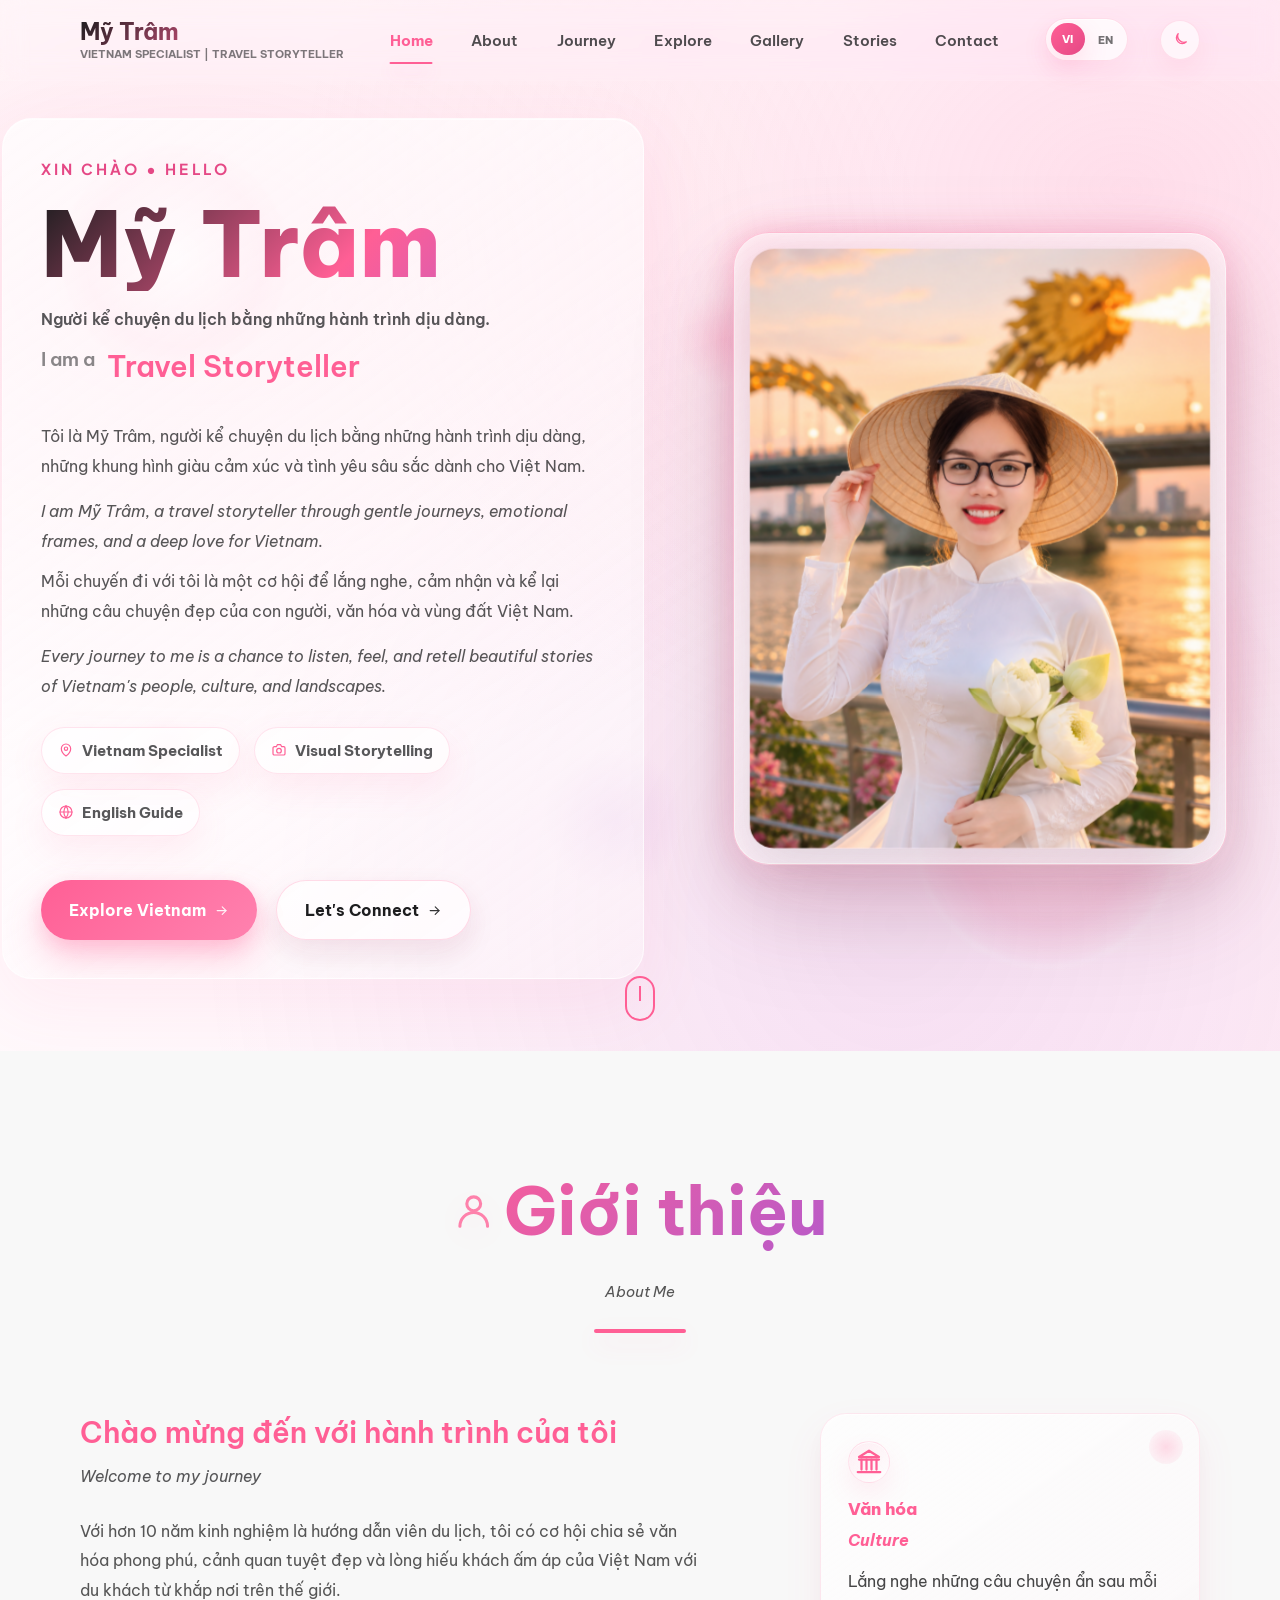
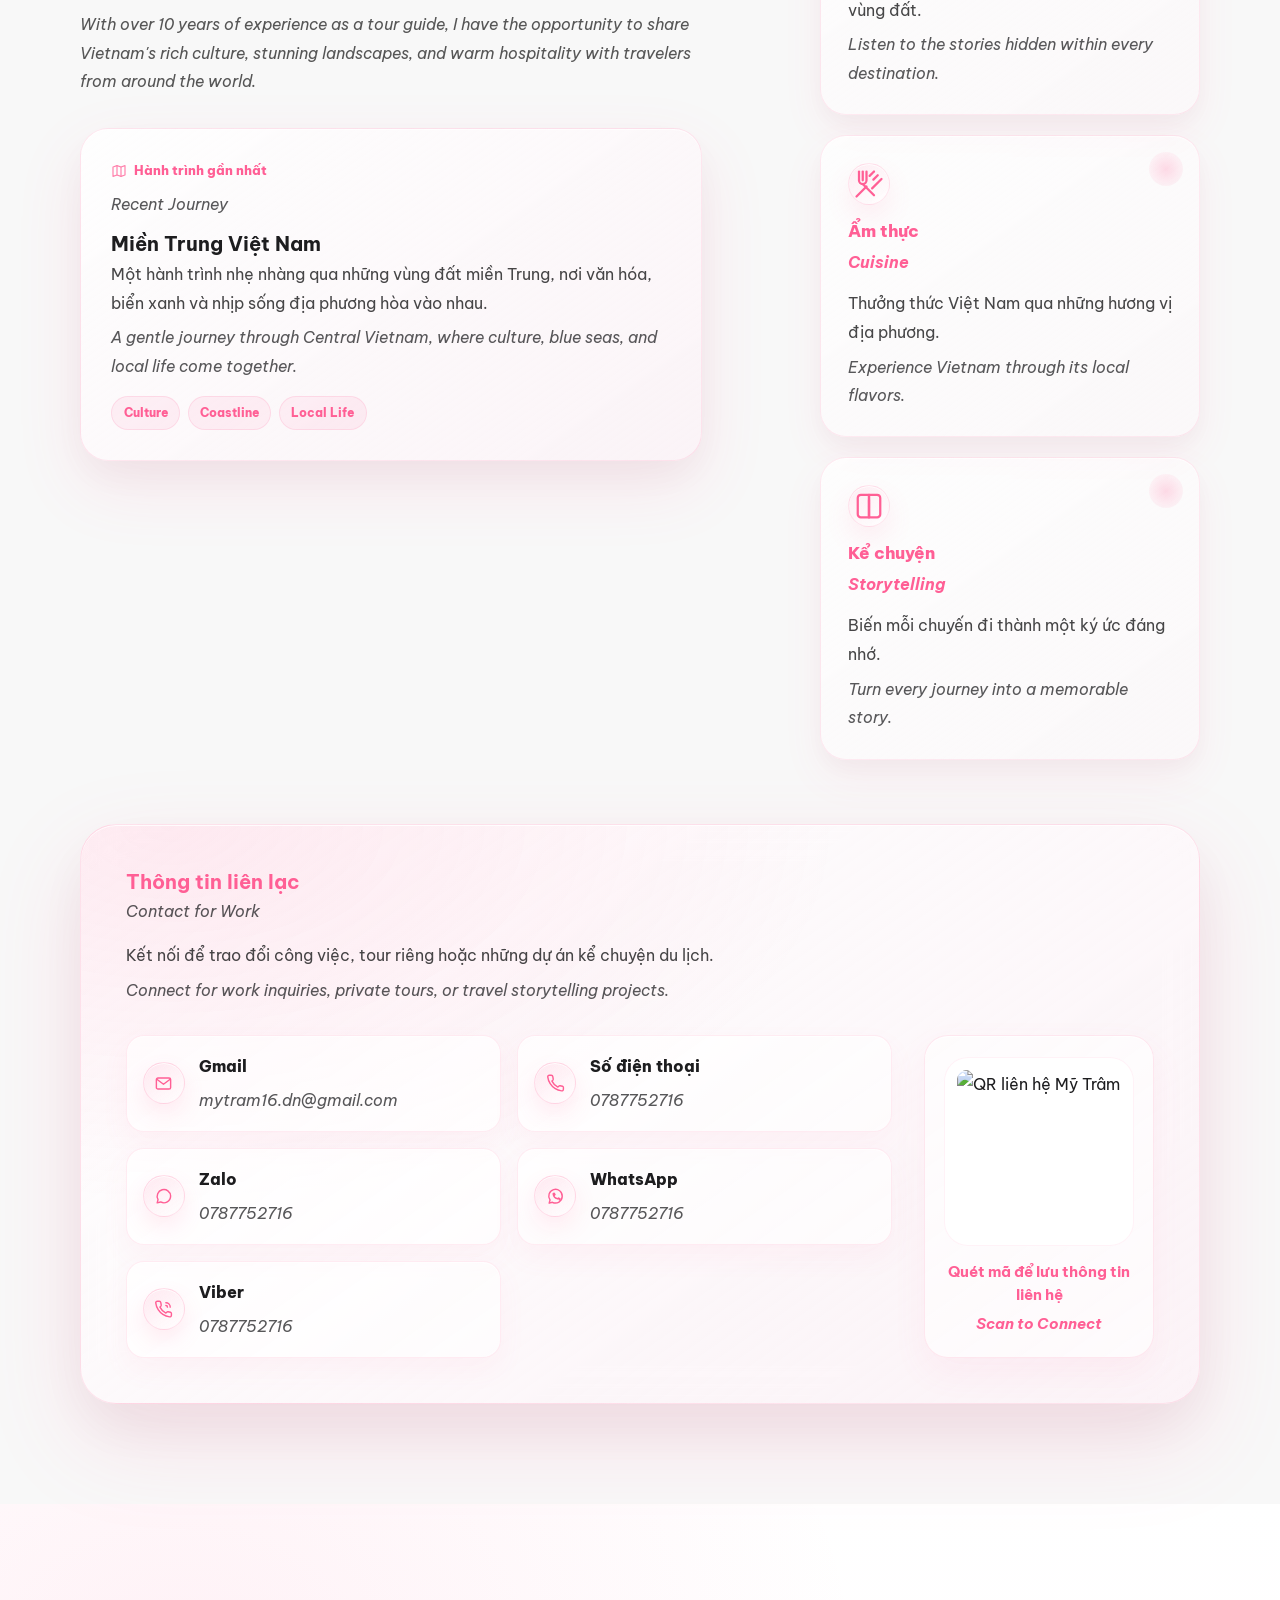
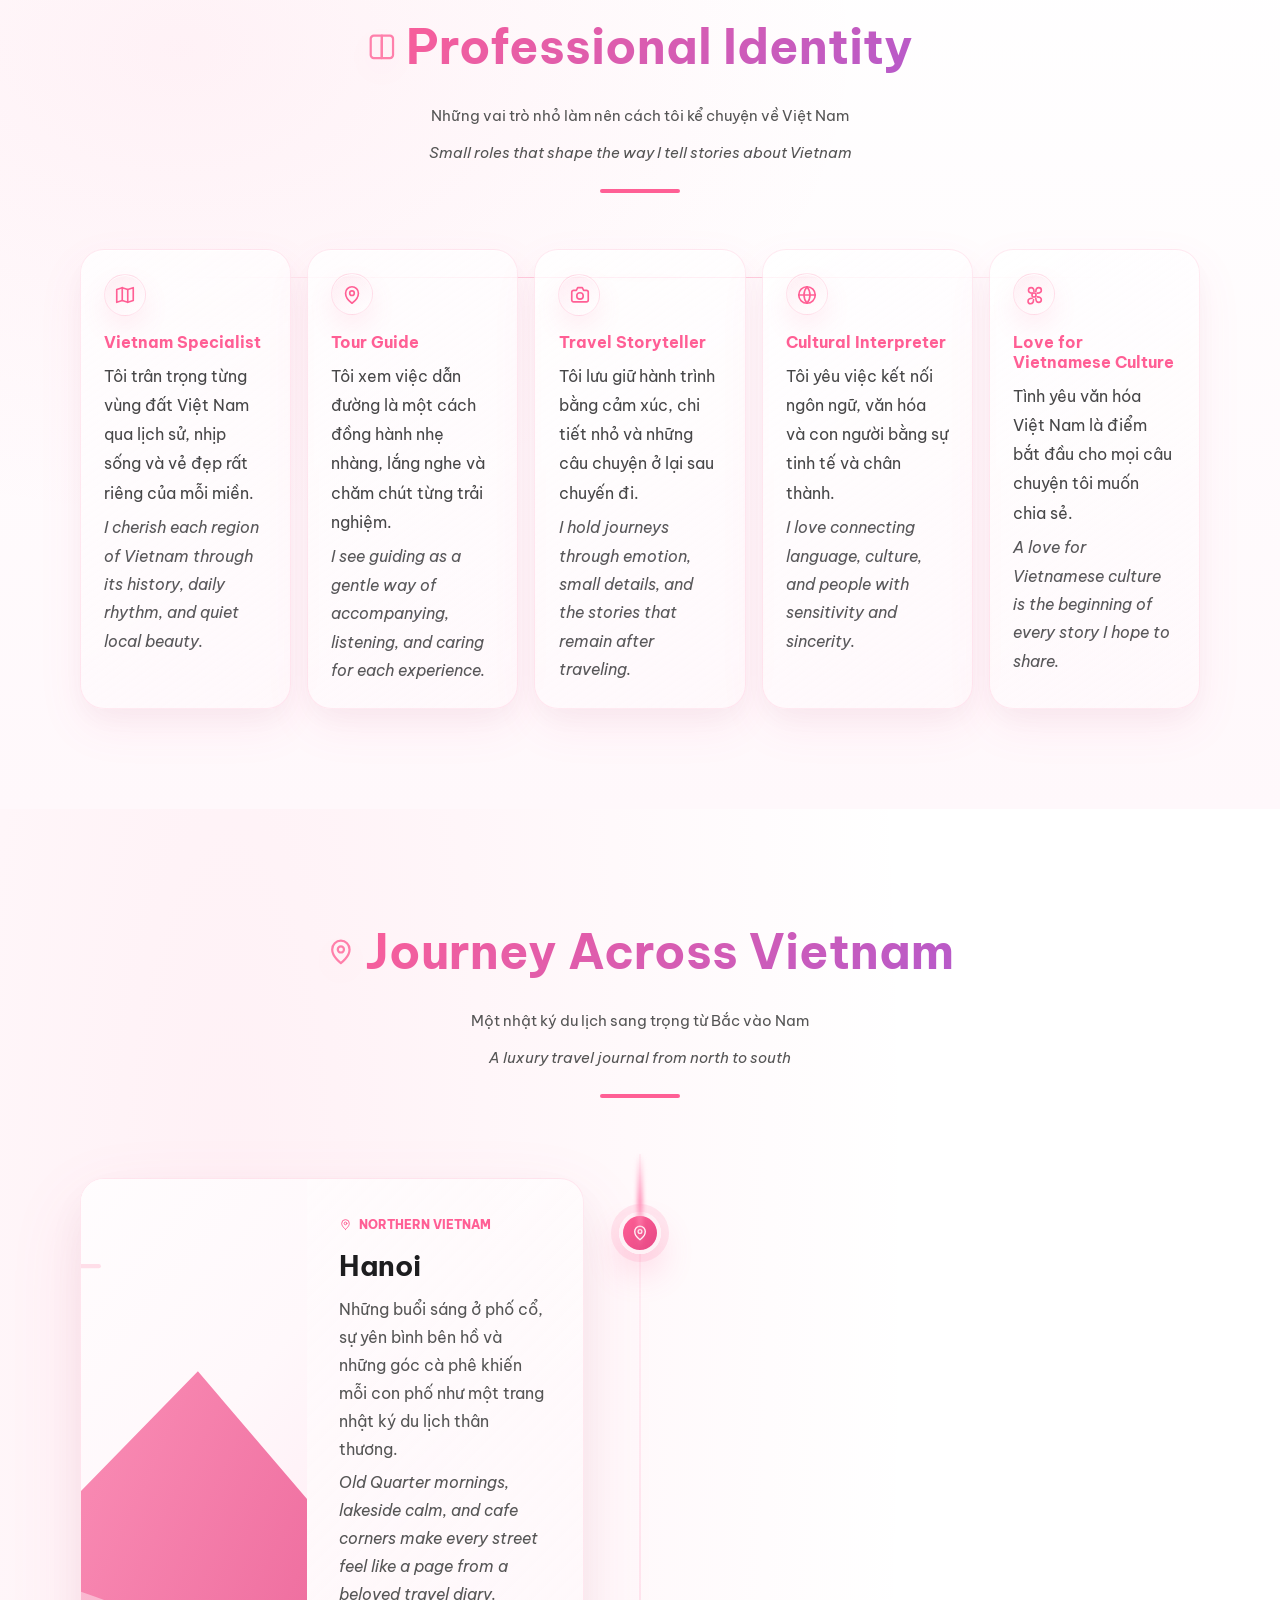
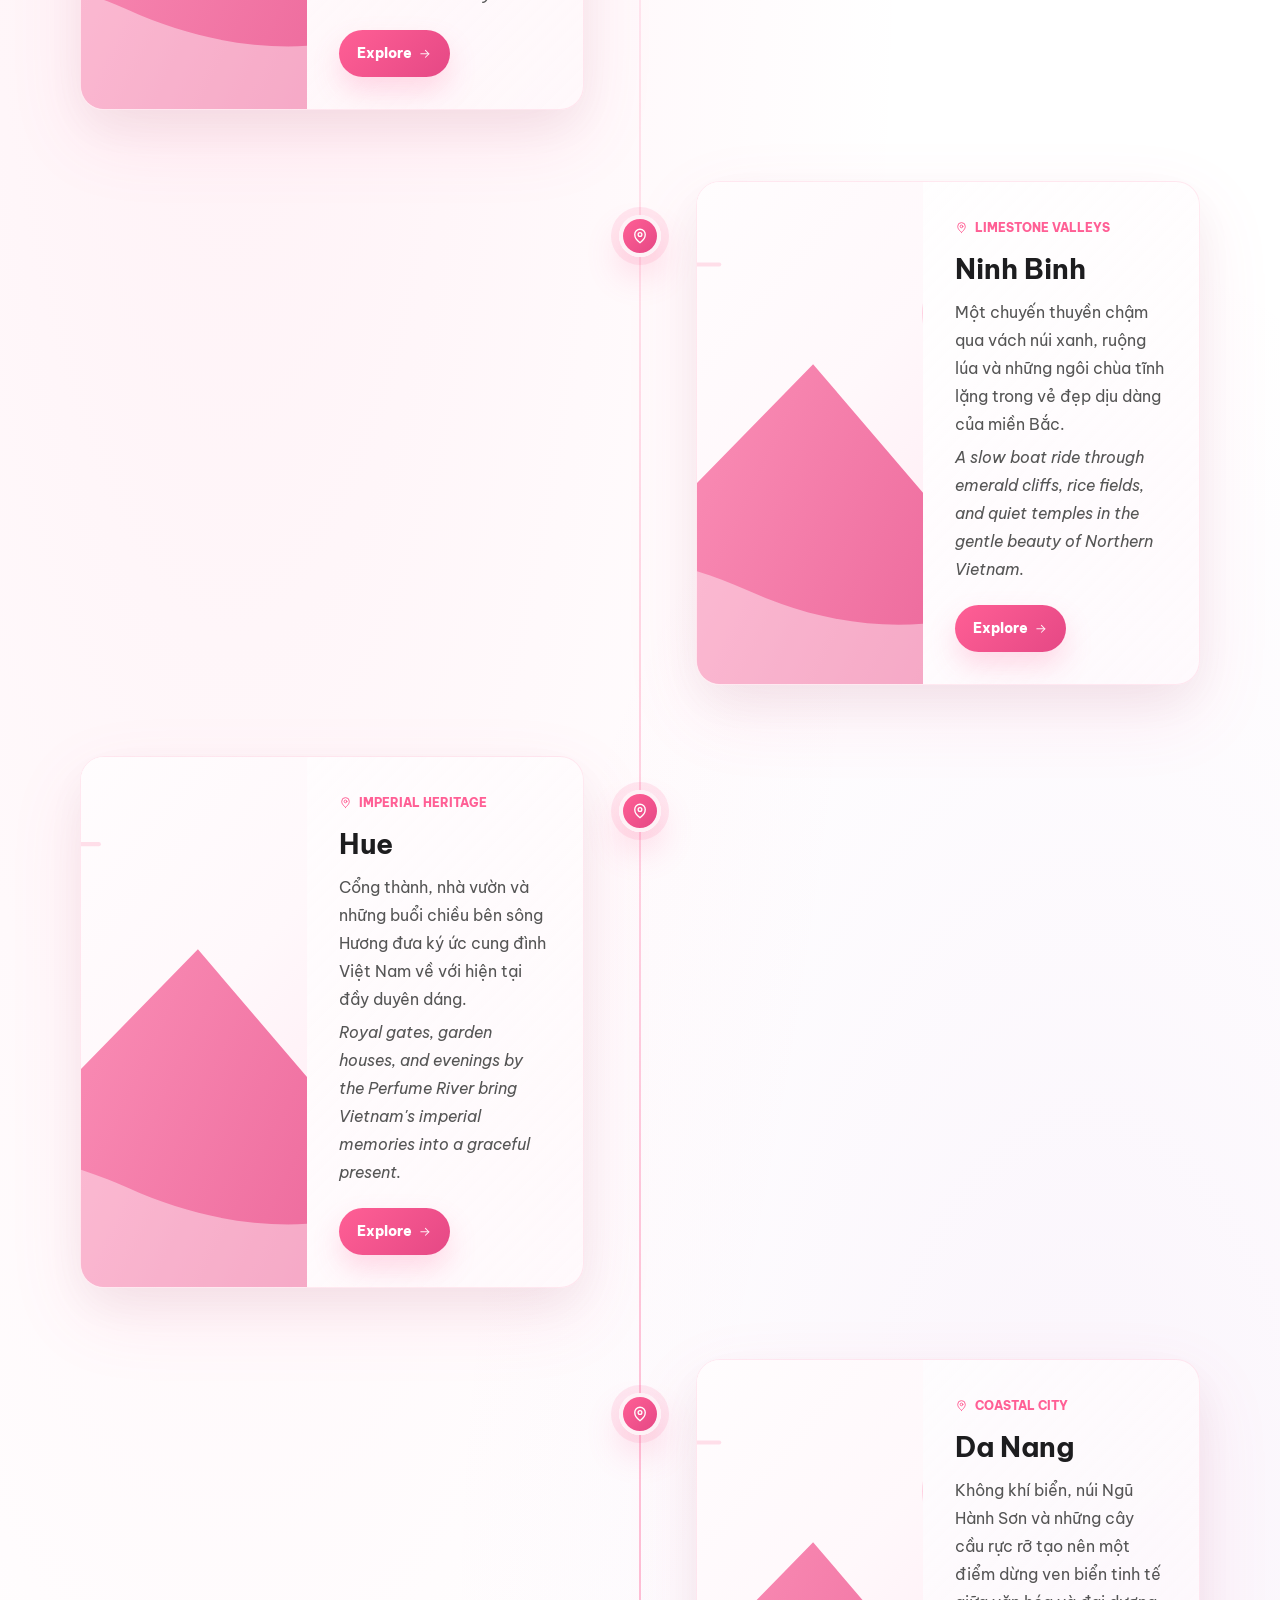
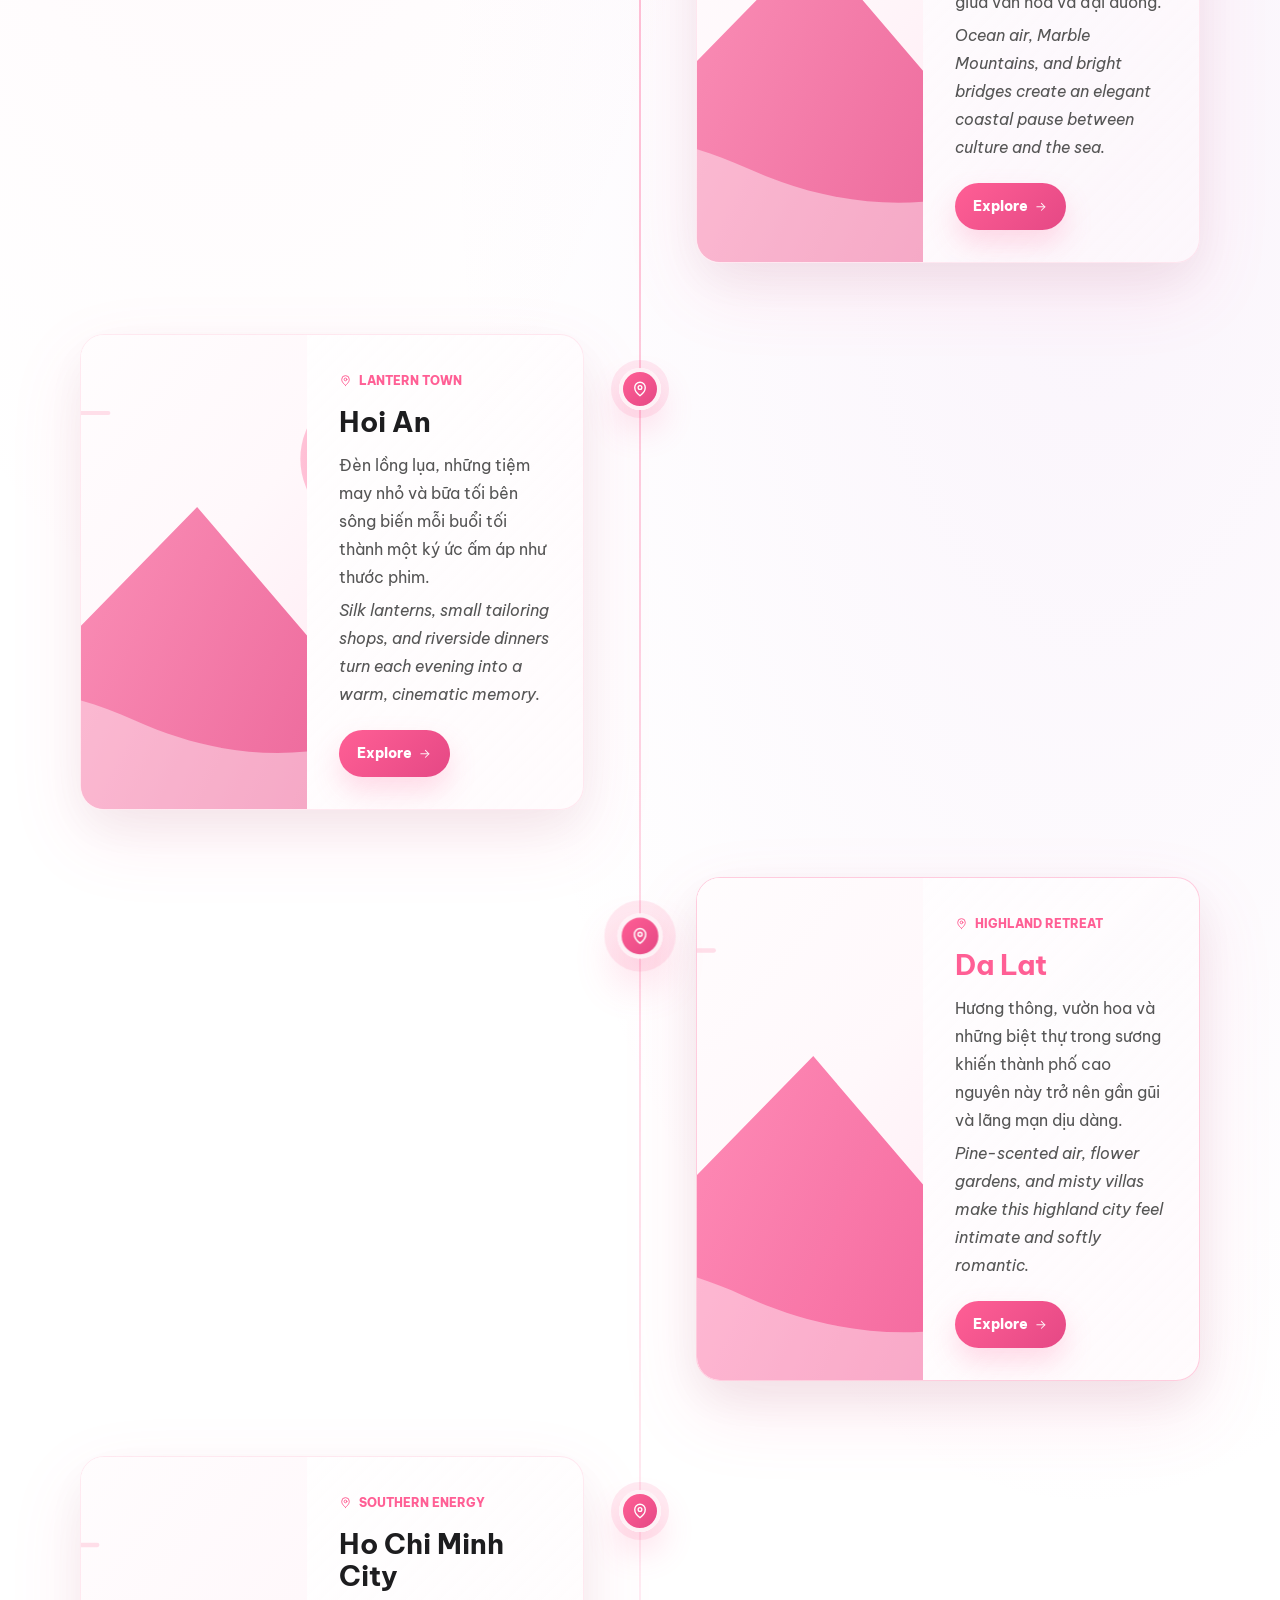
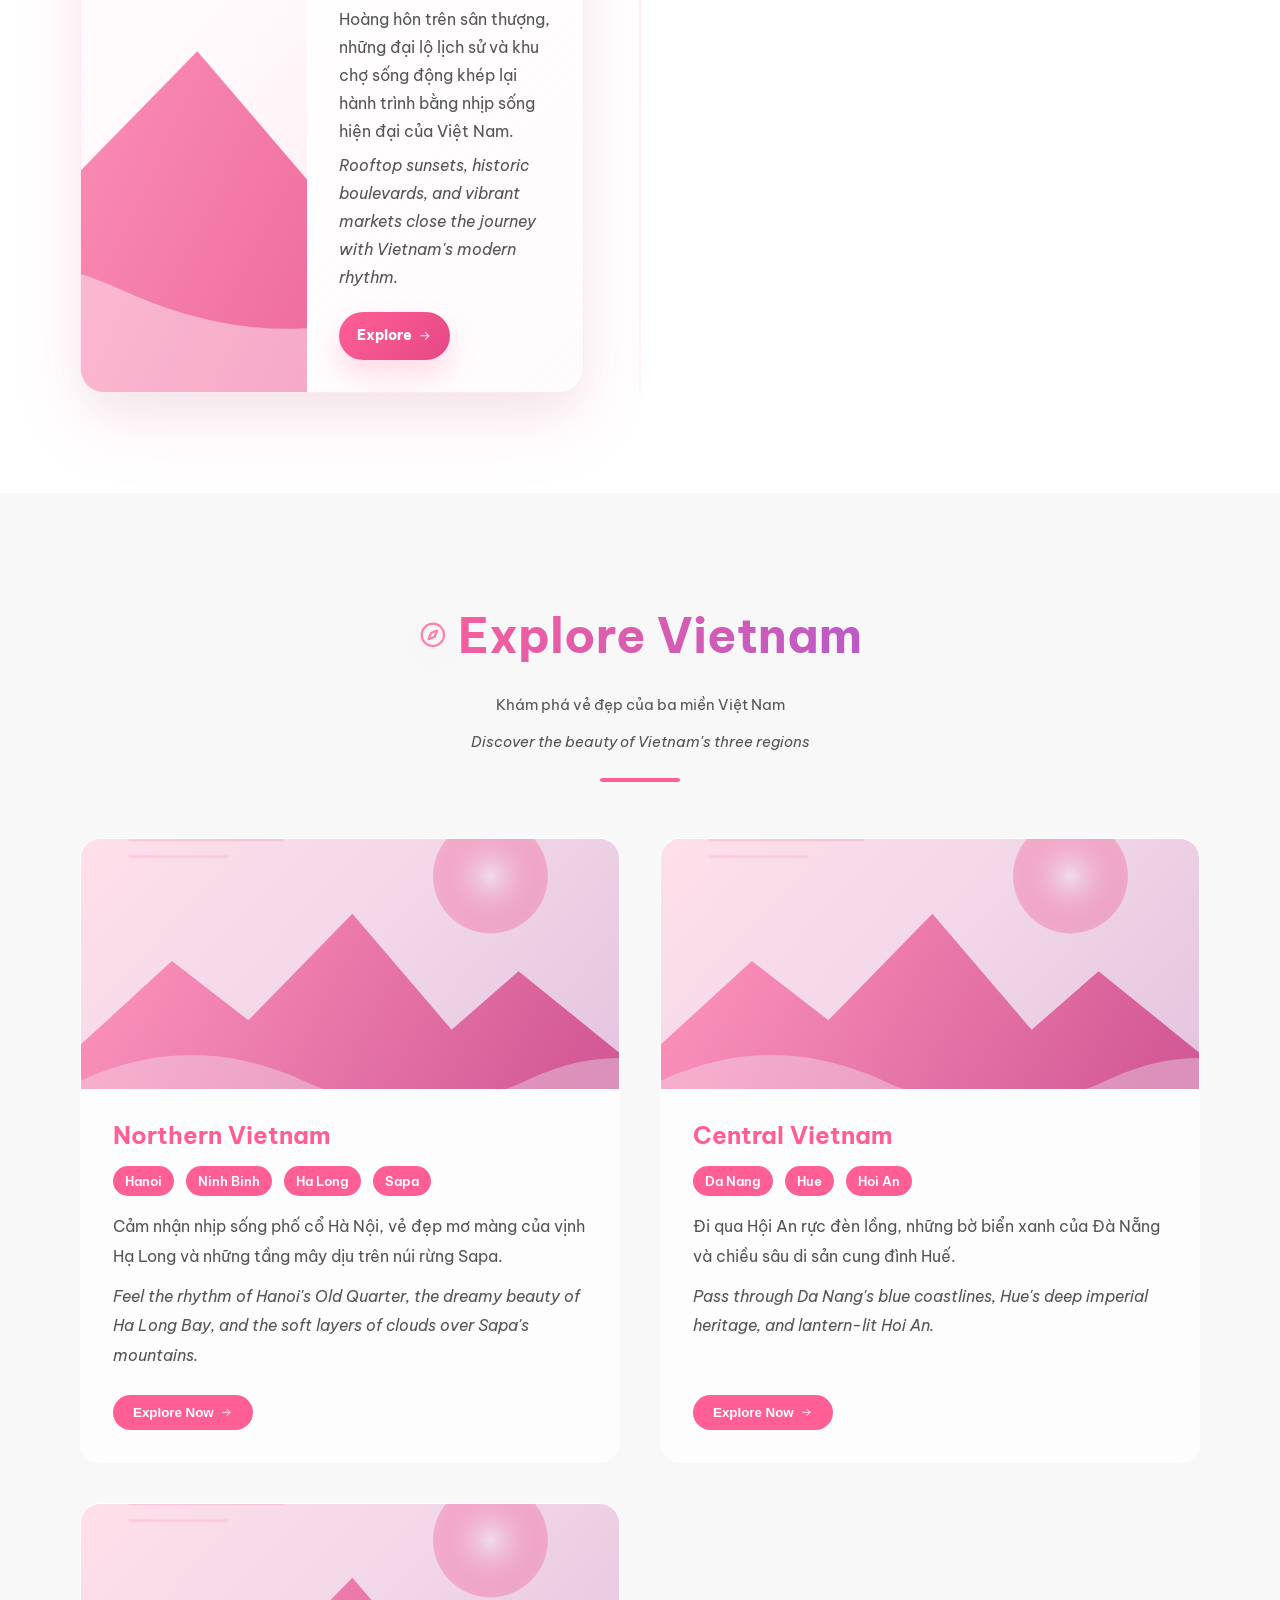
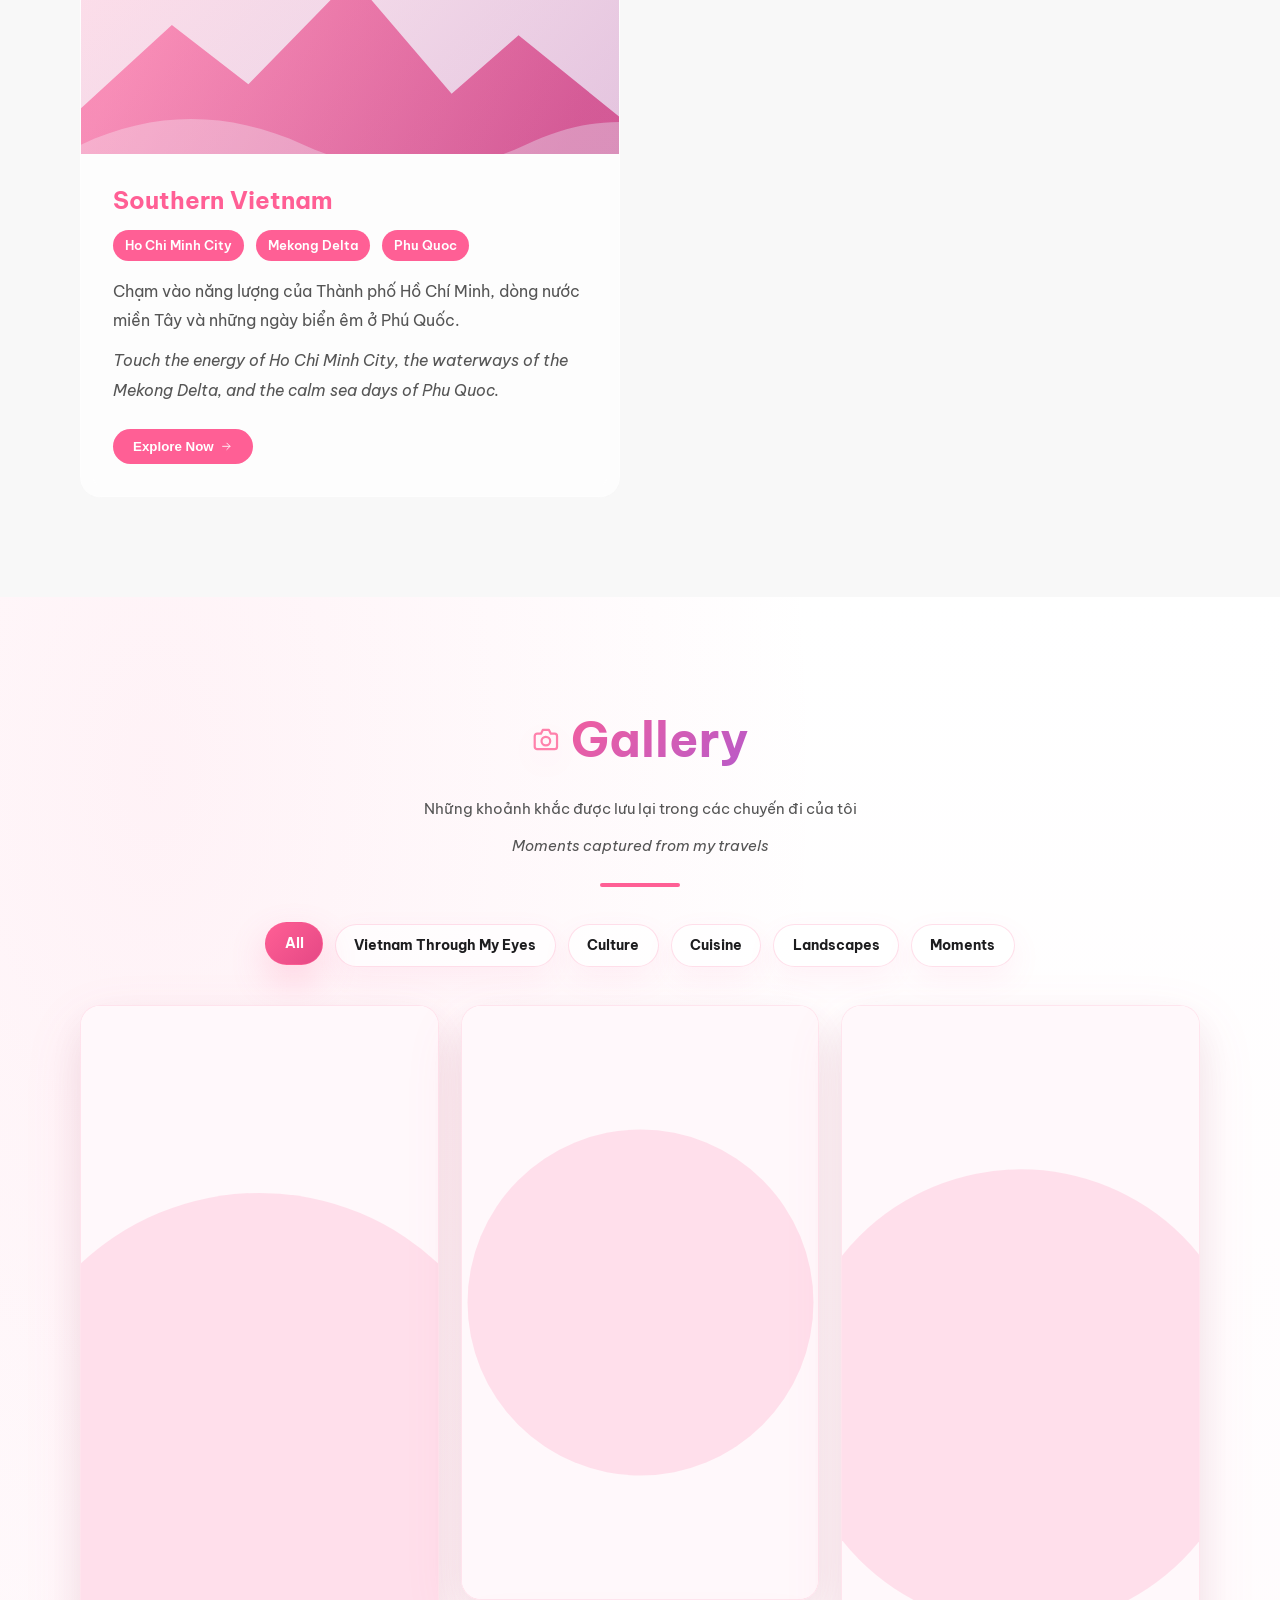
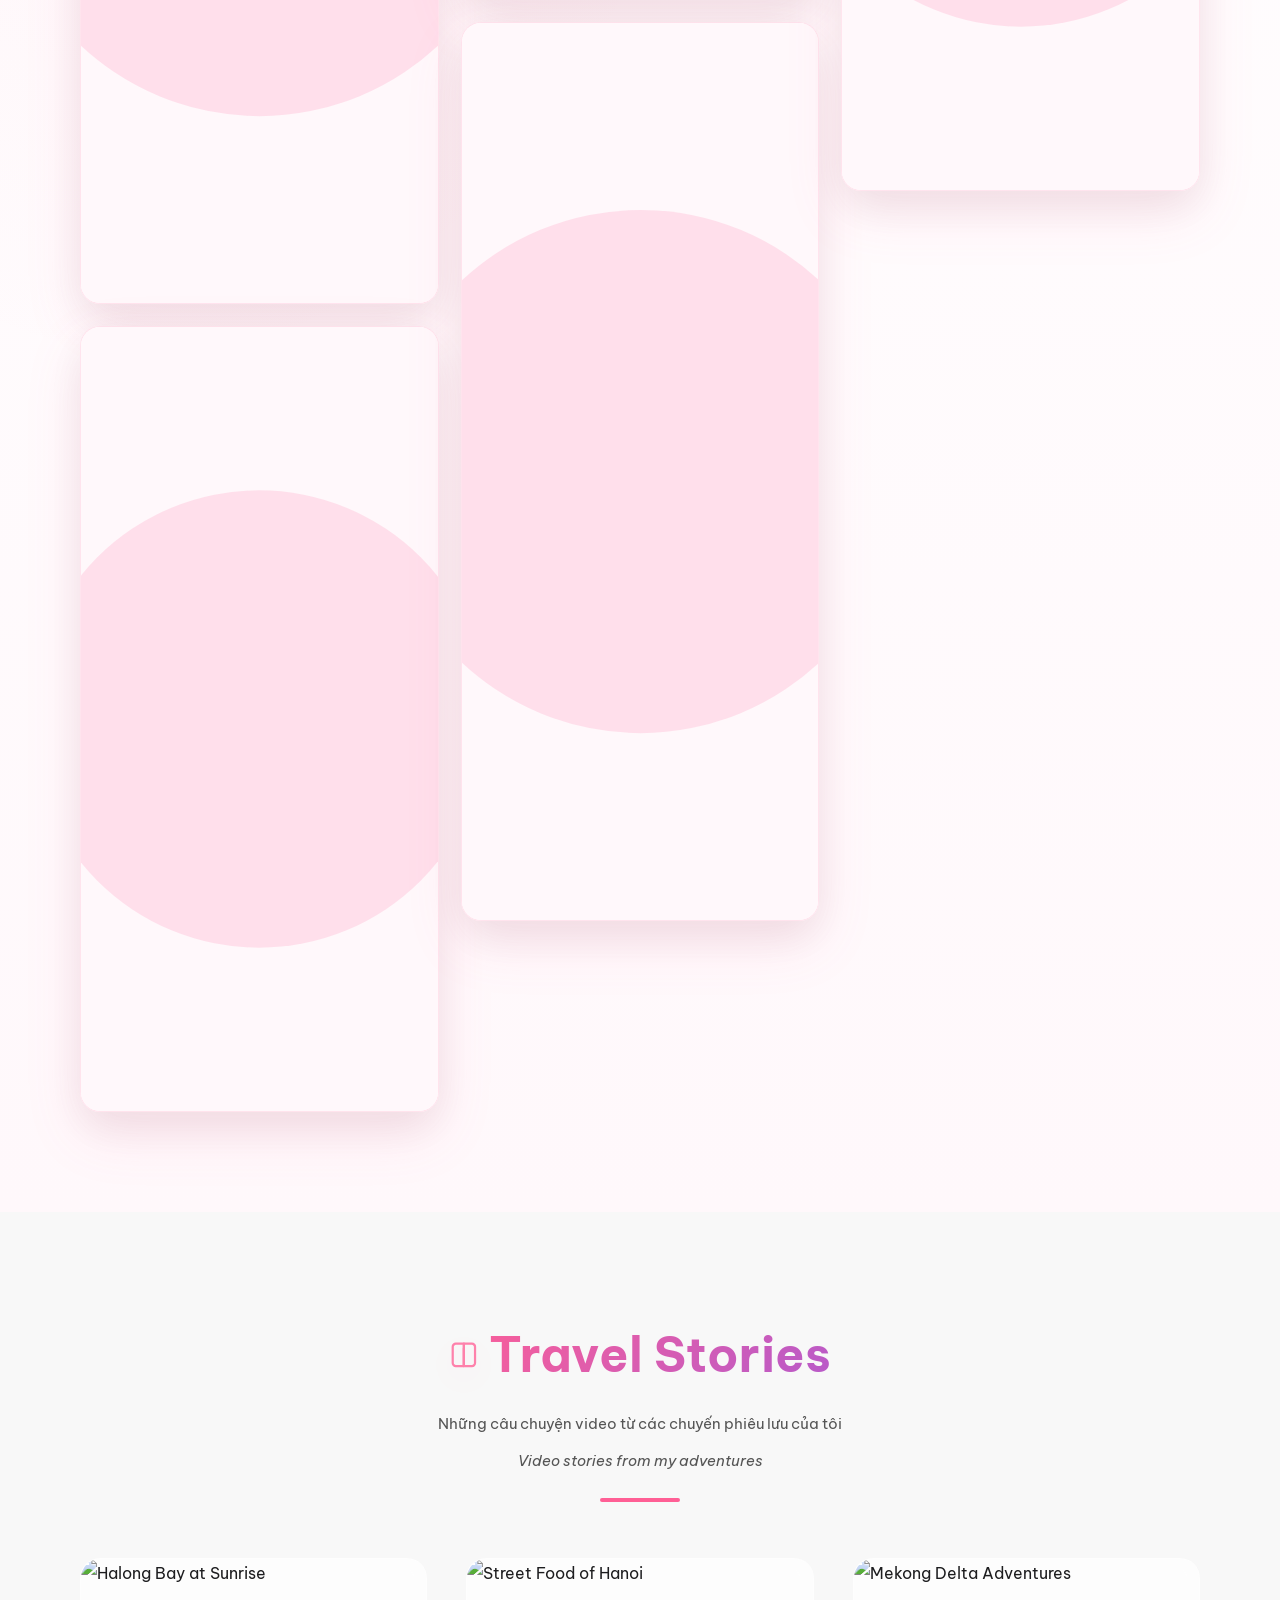
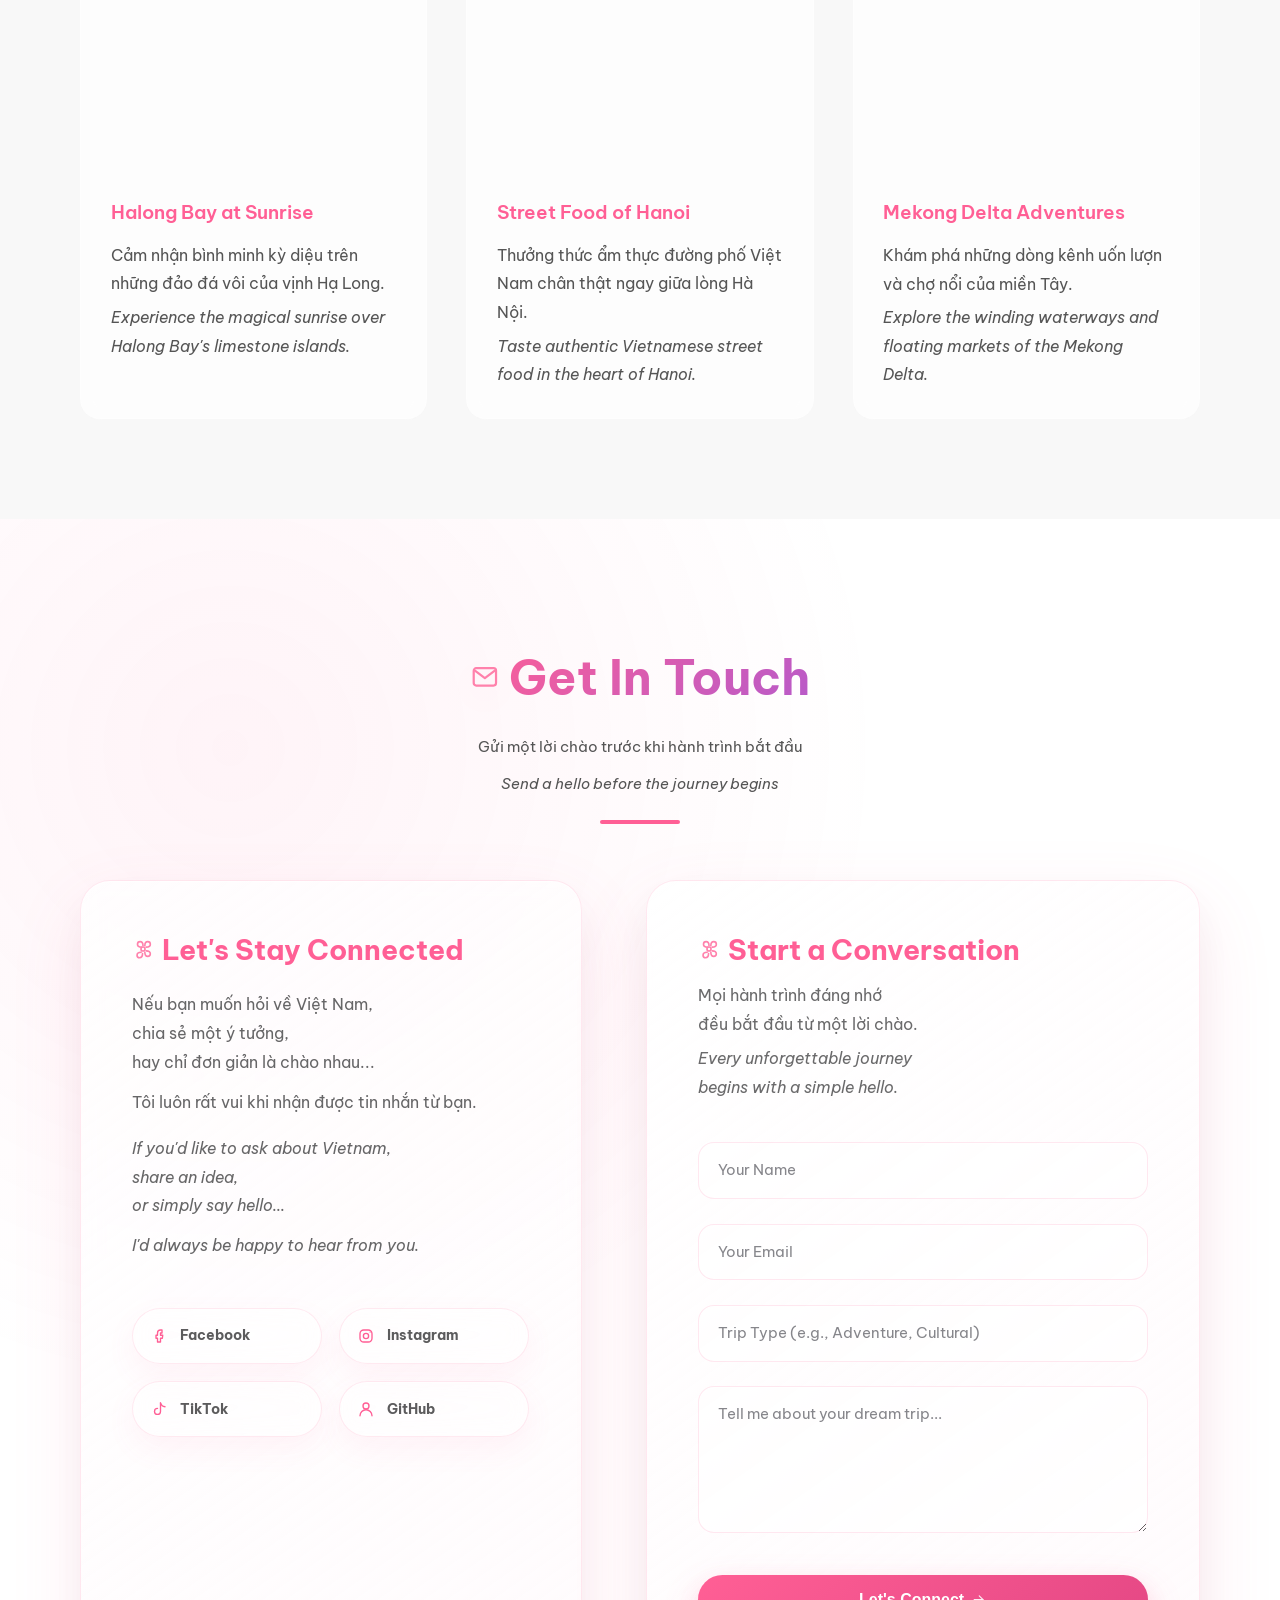
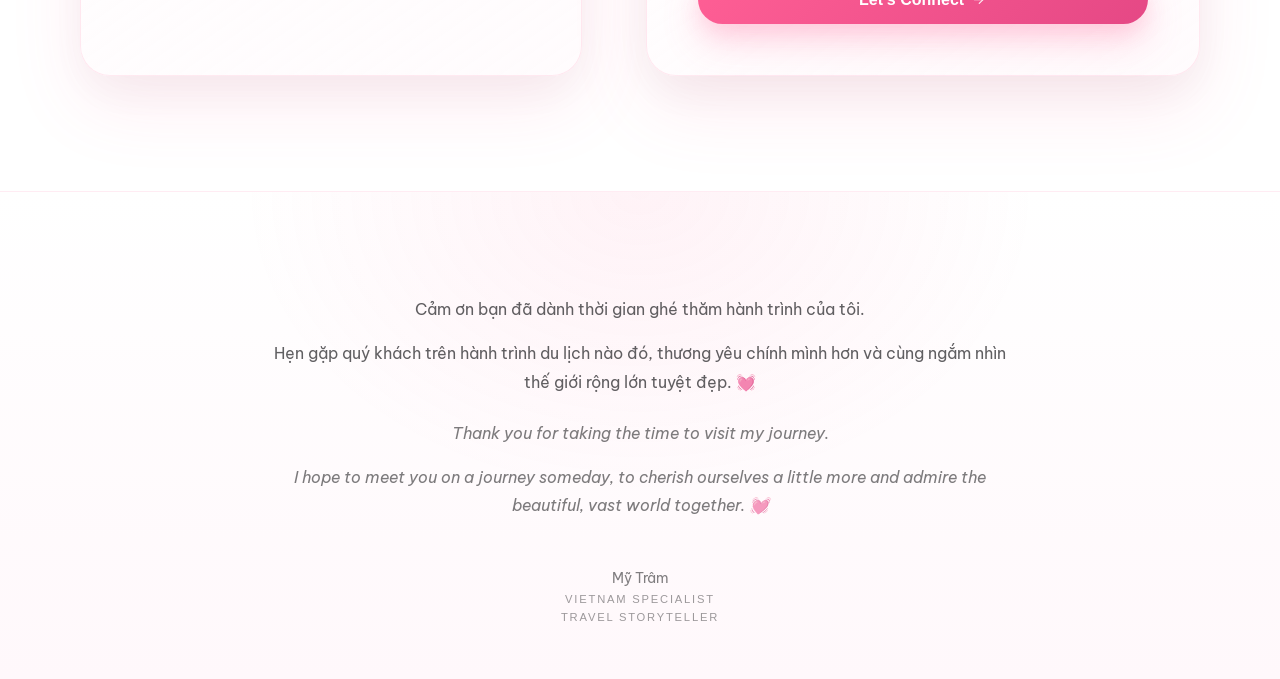
==== commit 50307692: "Add Google Analytics 4" ====
--- a/index.html
+++ b/index.html
@@ -1,15 +1,28 @@
 <!DOCTYPE html>
 <html lang="en">
 <head>
+    <!-- Google Analytics 4 -->
+    <script async src="https://www.googletagmanager.com/gtag/js?id=G-F1S3SR59YT"></script>
+    <script>
+        if (!window.__ga4_initialized) {
+            window.__ga4_initialized = true;
+            window.dataLayer = window.dataLayer || [];
+            function gtag(){dataLayer.push(arguments);} 
+            window.gtag = window.gtag || gtag;
+            gtag('js', new Date());
+            gtag('config', 'G-F1S3SR59YT');
+        }
+    </script>
     <meta charset="UTF-8">
     <meta name="viewport" content="width=device-width, initial-scale=1.0">
     <title>Mỹ Trâm | Vietnam Specialist & Travel Storyteller</title>
-    <meta name="description" content="Mỹ Trâm is a Vietnamese travel storyteller sharing gentle journeys, cultural stories, and emotional frames from Vietnam.">
+    <meta name="description" content="Official portfolio of Mỹ Trâm — Vietnam Specialist & Travel Storyteller from Da Nang. Explore destinations, experiences and cultural stories across Vietnam.">
+    <meta name="keywords" content="Mỹ Trâm, Vietnam Specialist, Travel Storyteller, Tour Guide Vietnam, Da Nang Tour Guide, Cultural Interpreter, Vietnam Travel, Saigontourist">
     <link rel="canonical" href="https://mytram16.github.io/">
     <link rel="icon" href="assets/favicon.svg" type="image/svg+xml">
     <meta property="og:type" content="website">
     <meta property="og:title" content="Mỹ Trâm | Vietnam Specialist & Travel Storyteller">
-    <meta property="og:description" content="A soft personal travel journal sharing gentle journeys, cultural stories, and emotional frames from Vietnam.">
+    <meta property="og:description" content="Official portfolio of Mỹ Trâm — Vietnam Specialist & Travel Storyteller from Da Nang. Explore destinations, experiences and cultural stories across Vietnam.">
     <meta name="robots" content="index, follow">
     <meta property="og:url" content="https://mytram16.github.io/">
     <meta property="og:image" content="https://mytram16.github.io/assets/images/hero.png">
@@ -17,7 +30,7 @@
     <meta property="og:locale" content="vi_VN">
     <meta name="twitter:card" content="summary_large_image">
     <meta name="twitter:title" content="Mỹ Trâm | Vietnam Specialist & Travel Storyteller">
-    <meta name="twitter:description" content="A soft personal travel journal sharing gentle journeys, cultural stories, and emotional frames from Vietnam.">
+    <meta name="twitter:description" content="Official portfolio of Mỹ Trâm — Vietnam Specialist & Travel Storyteller from Da Nang. Explore destinations, experiences and cultural stories across Vietnam.">
     <meta name="twitter:image" content="https://mytram16.github.io/assets/images/hero.png">
     <link rel="sitemap" type="application/xml" title="Sitemap" href="sitemap.xml">
     <script type="application/ld+json">
@@ -27,14 +40,21 @@
         "name": "Mỹ Trâm",
         "url": "https://mytram16.github.io/",
         "image": "https://mytram16.github.io/assets/images/hero.png",
-        "jobTitle": "Vietnam Specialist and Travel Storyteller",
+        "jobTitle": "Vietnam Specialist",
+        "description": "Travel Storyteller & Cultural Interpreter",
+        "email": "mailto:mytram16.dn@gmail.com",
         "knowsAbout": [
             "Vietnam travel",
             "Vietnamese culture",
             "Travel storytelling",
             "Cultural interpretation"
         ],
-        "sameAs": []
+        "sameAs": [
+            "https://www.facebook.com/share/16xM6QNN2K/",
+            "https://www.instagram.com/mytram16.vn",
+            "https://www.tiktok.com/@mytram16.vn",
+            "https://github.com/mytram16"
+        ]
     }
     </script>
     <link rel="preconnect" href="https://fonts.googleapis.com">
@@ -497,7 +517,7 @@
             <svg class="icon" aria-hidden="true"><use href="#icon-x"></use></svg>
         </button>
         <figure class="lightbox-figure">
-            <img src="" alt="" id="lightboxImage" decoding="async">
+            <img src="" alt="Gallery preview image" id="lightboxImage" decoding="async">
             <figcaption id="lightboxCaption"></figcaption>
         </figure>
     </div>
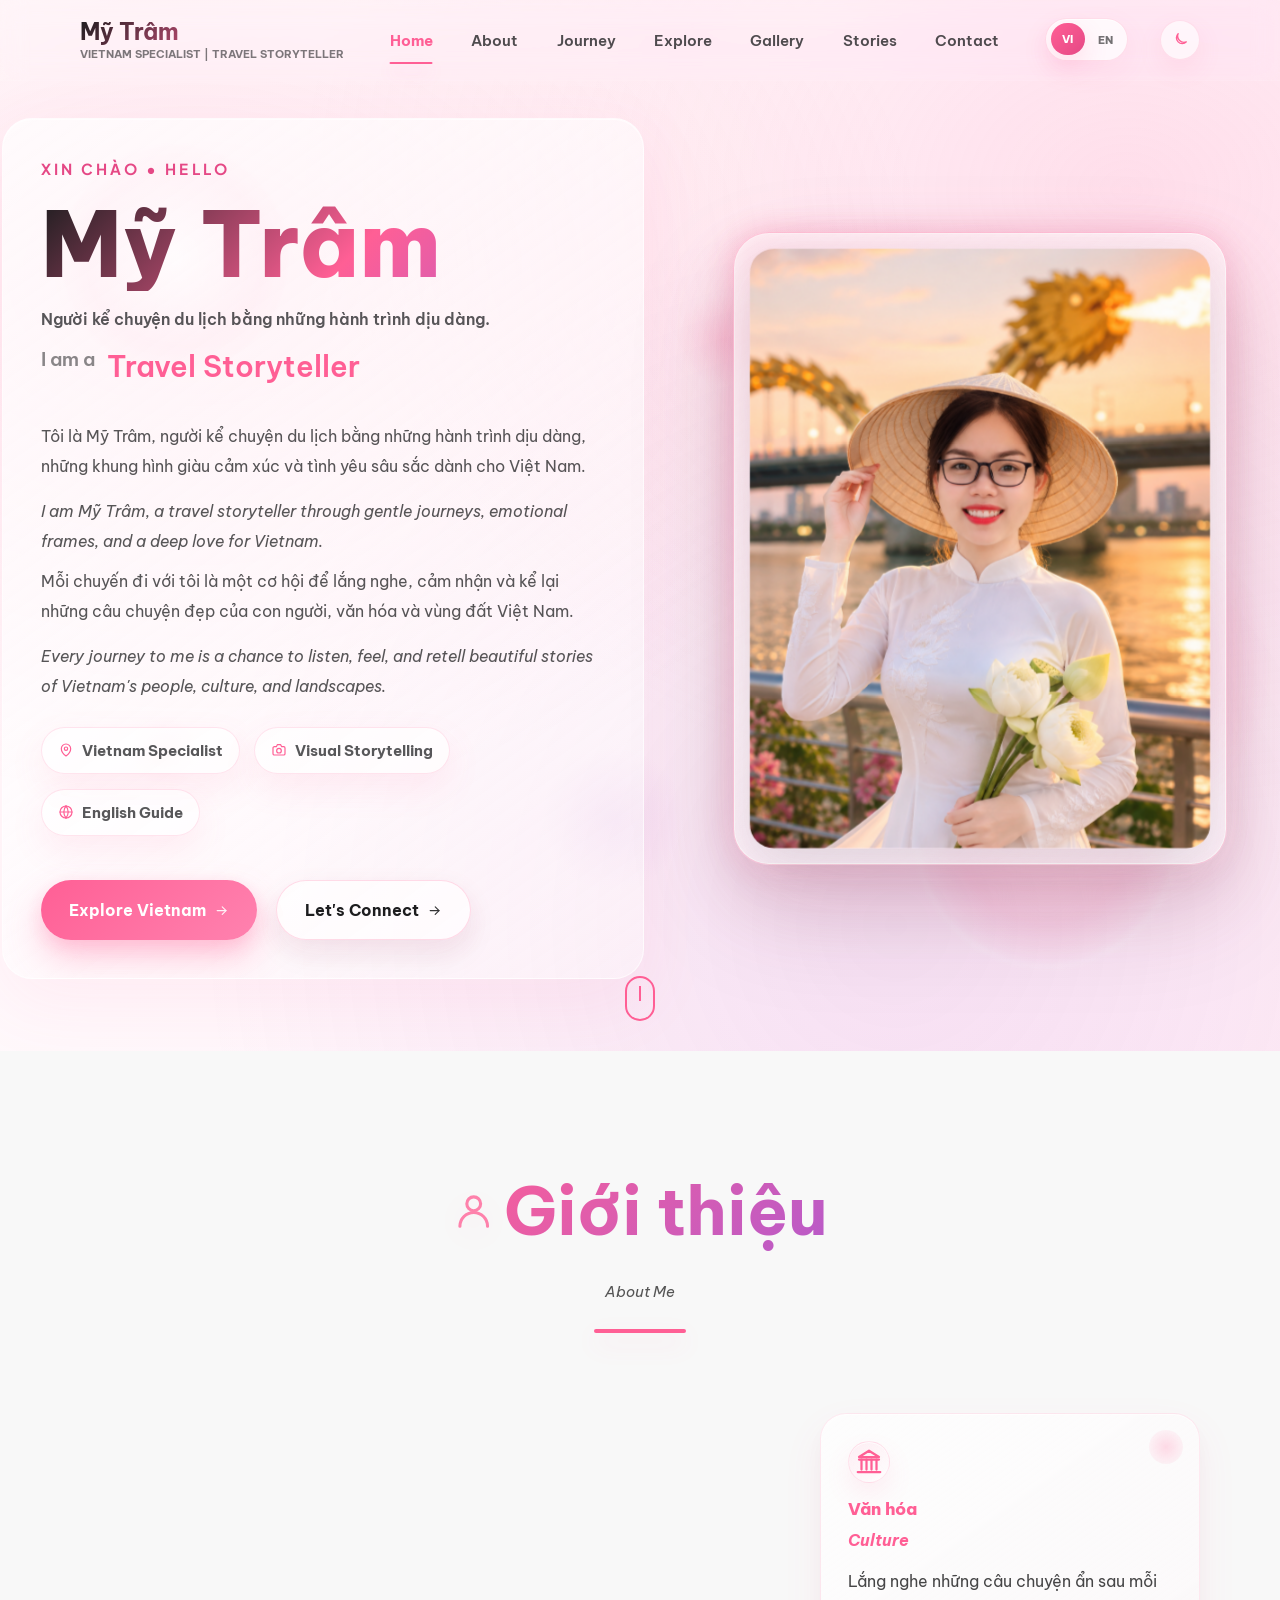
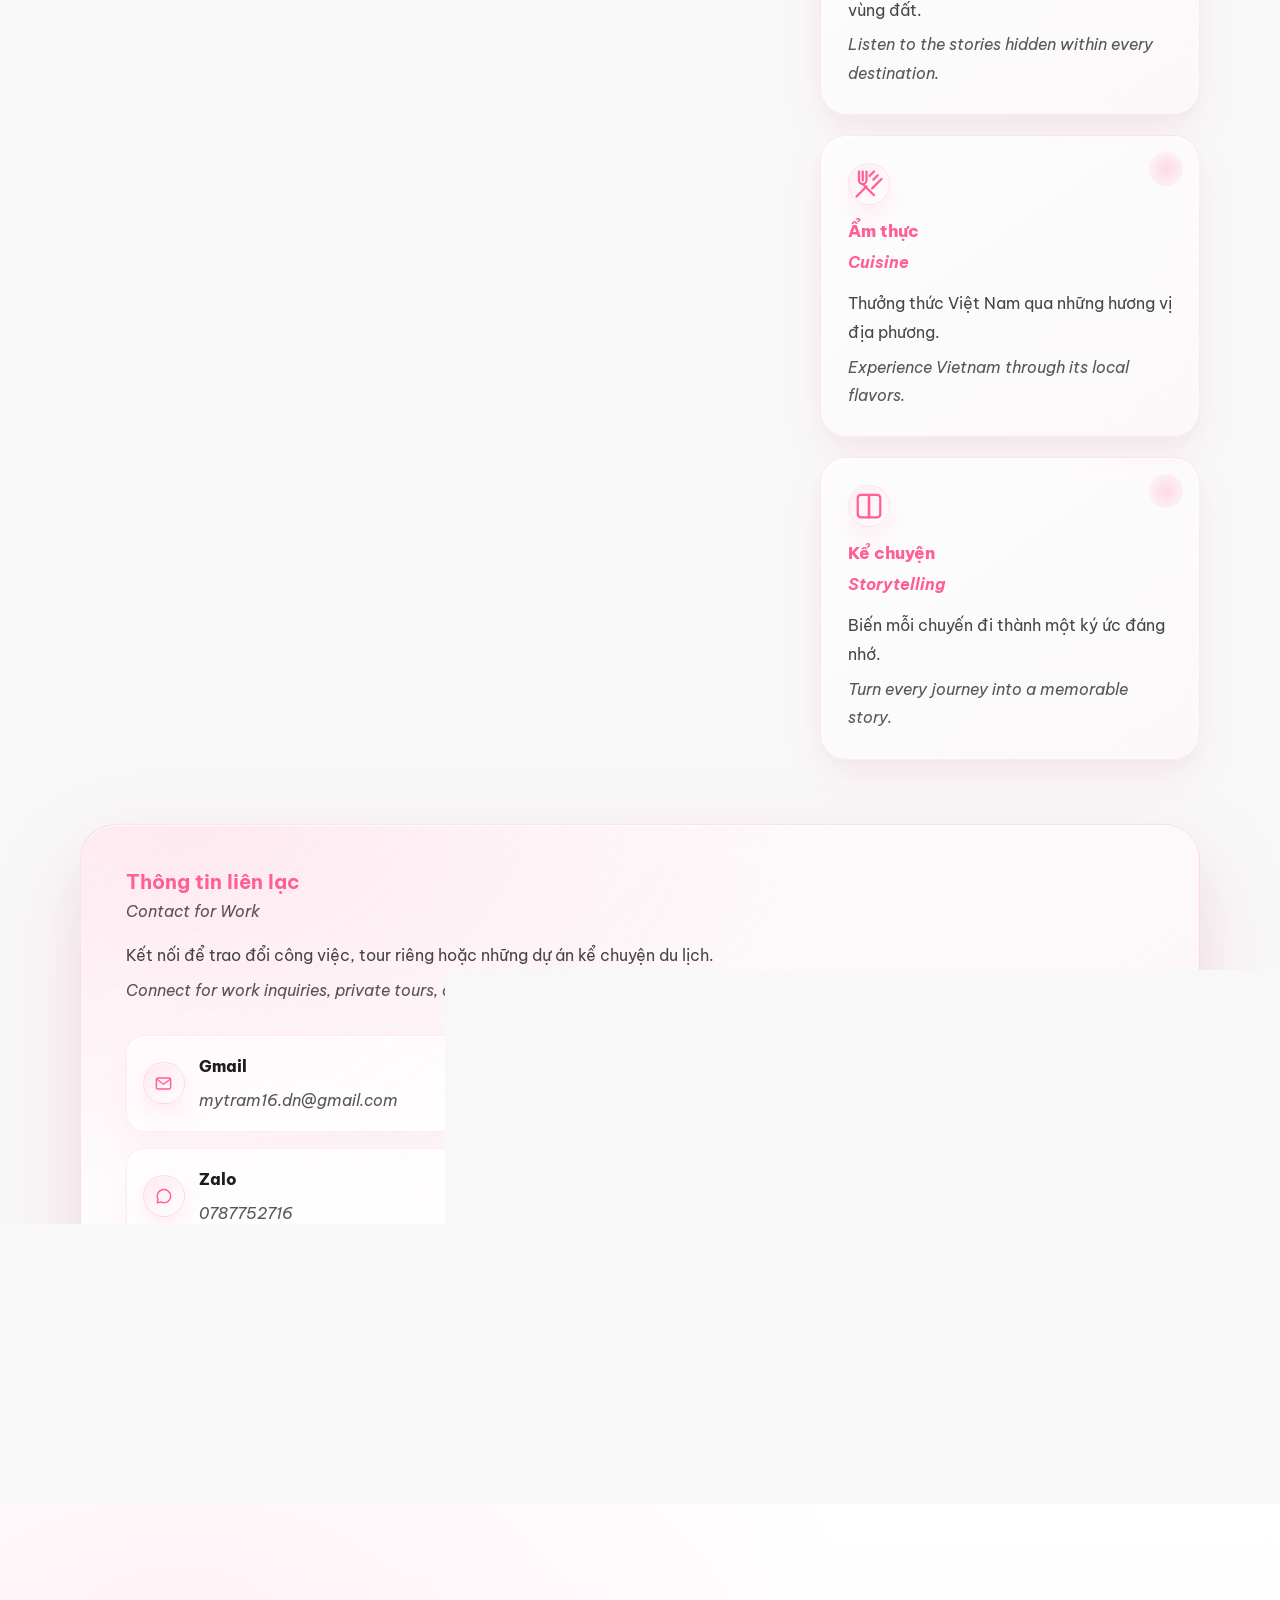
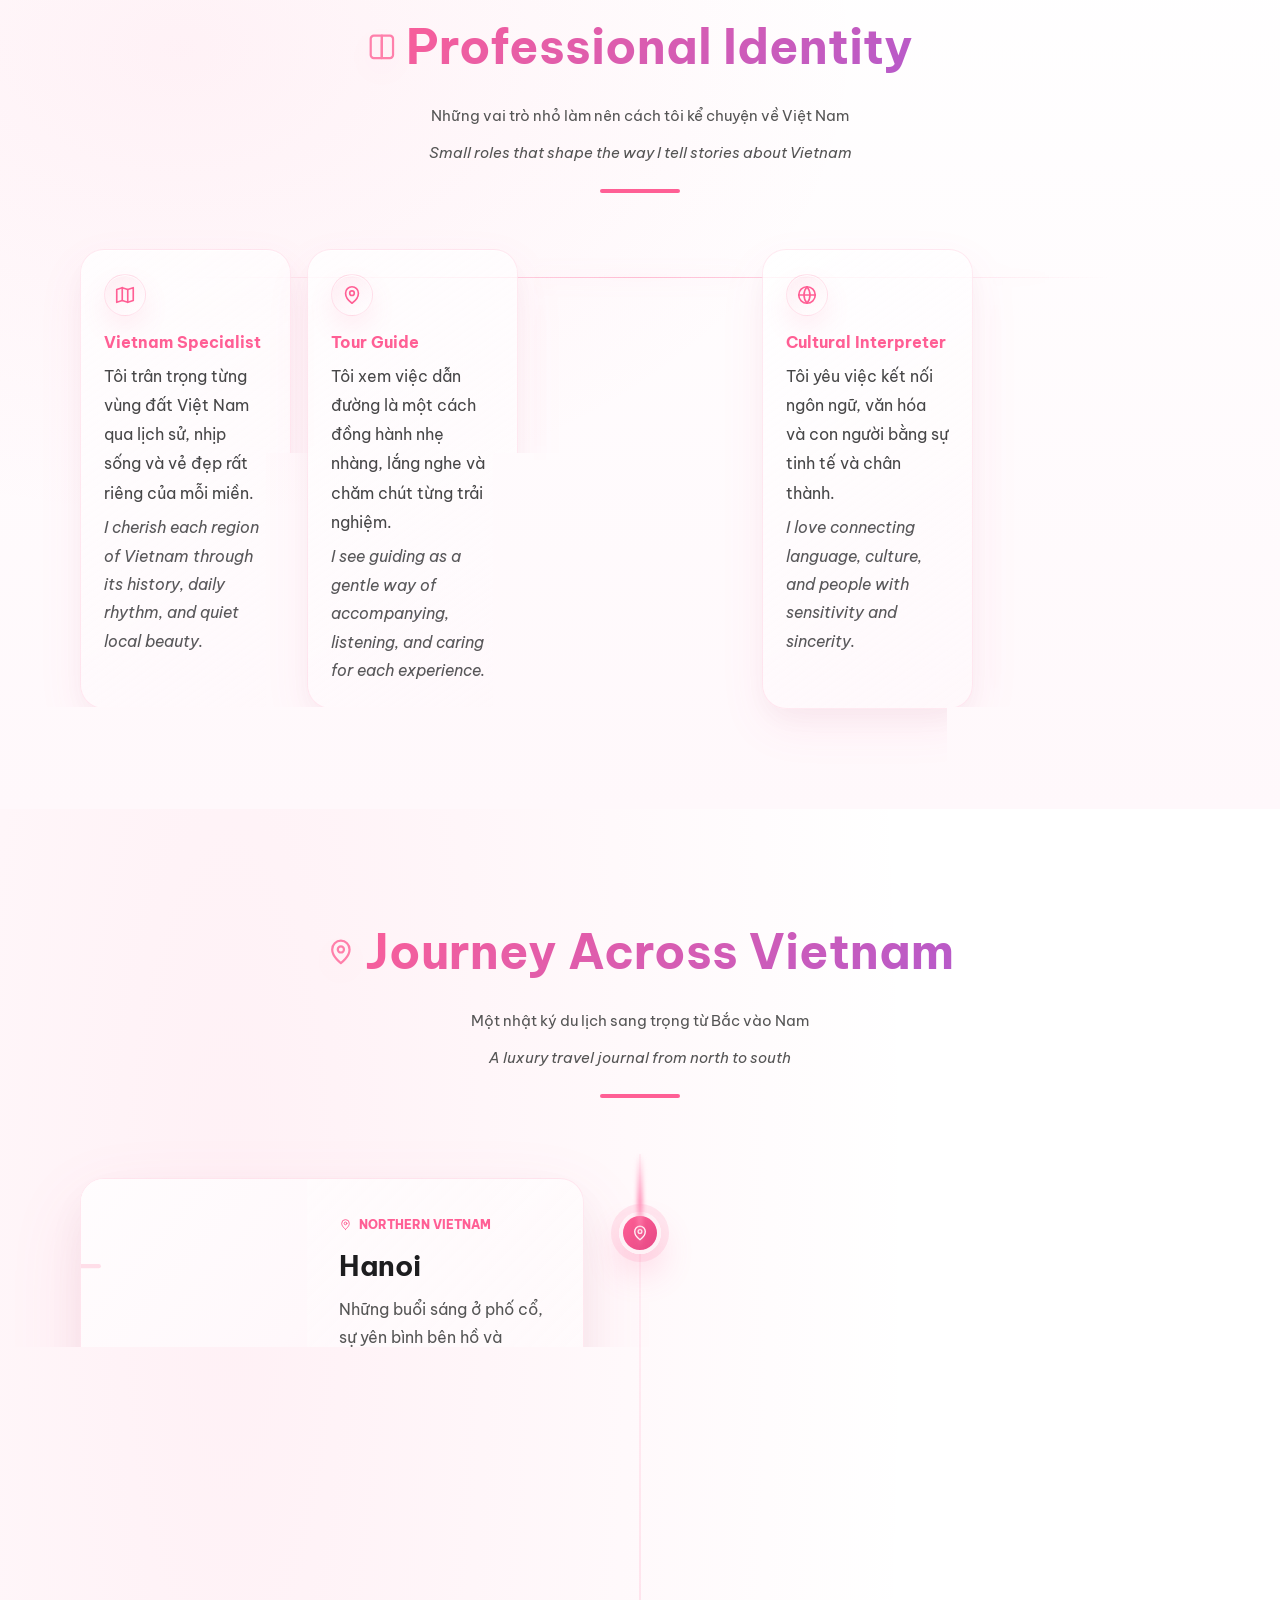
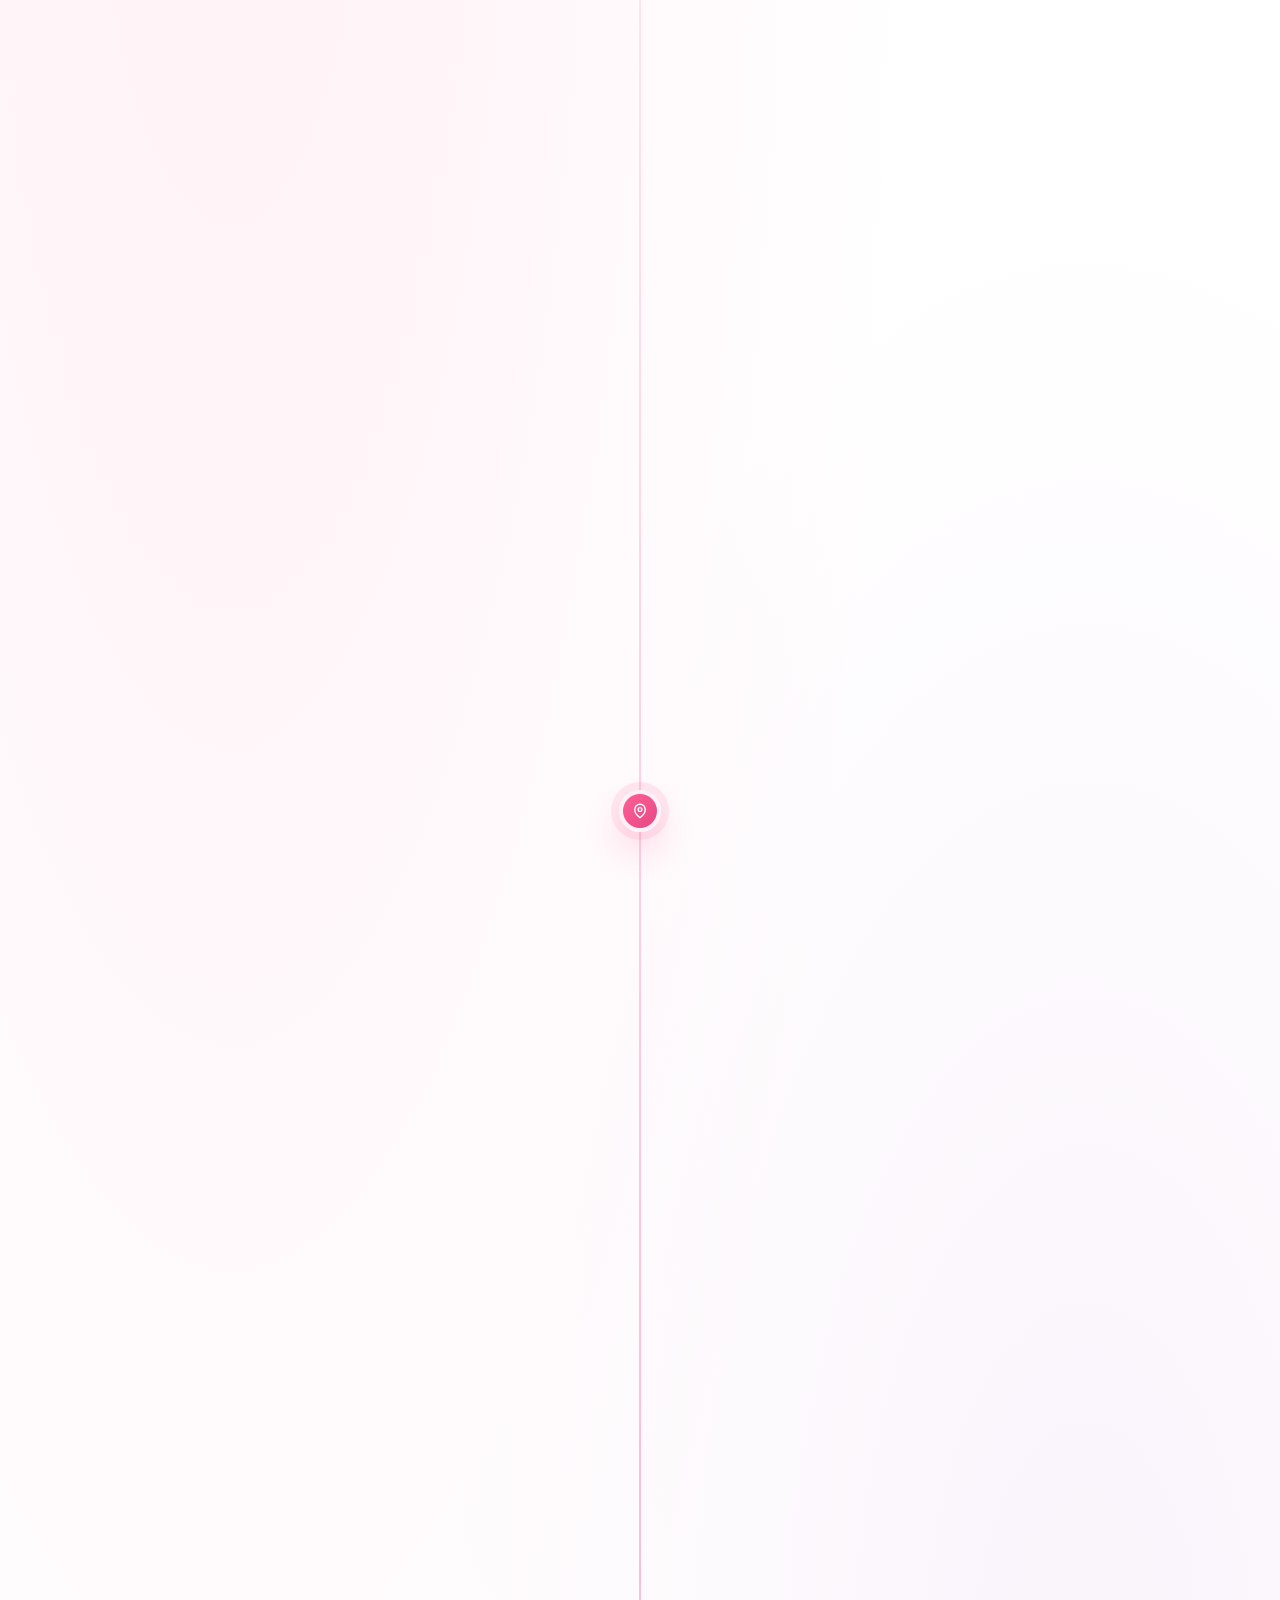
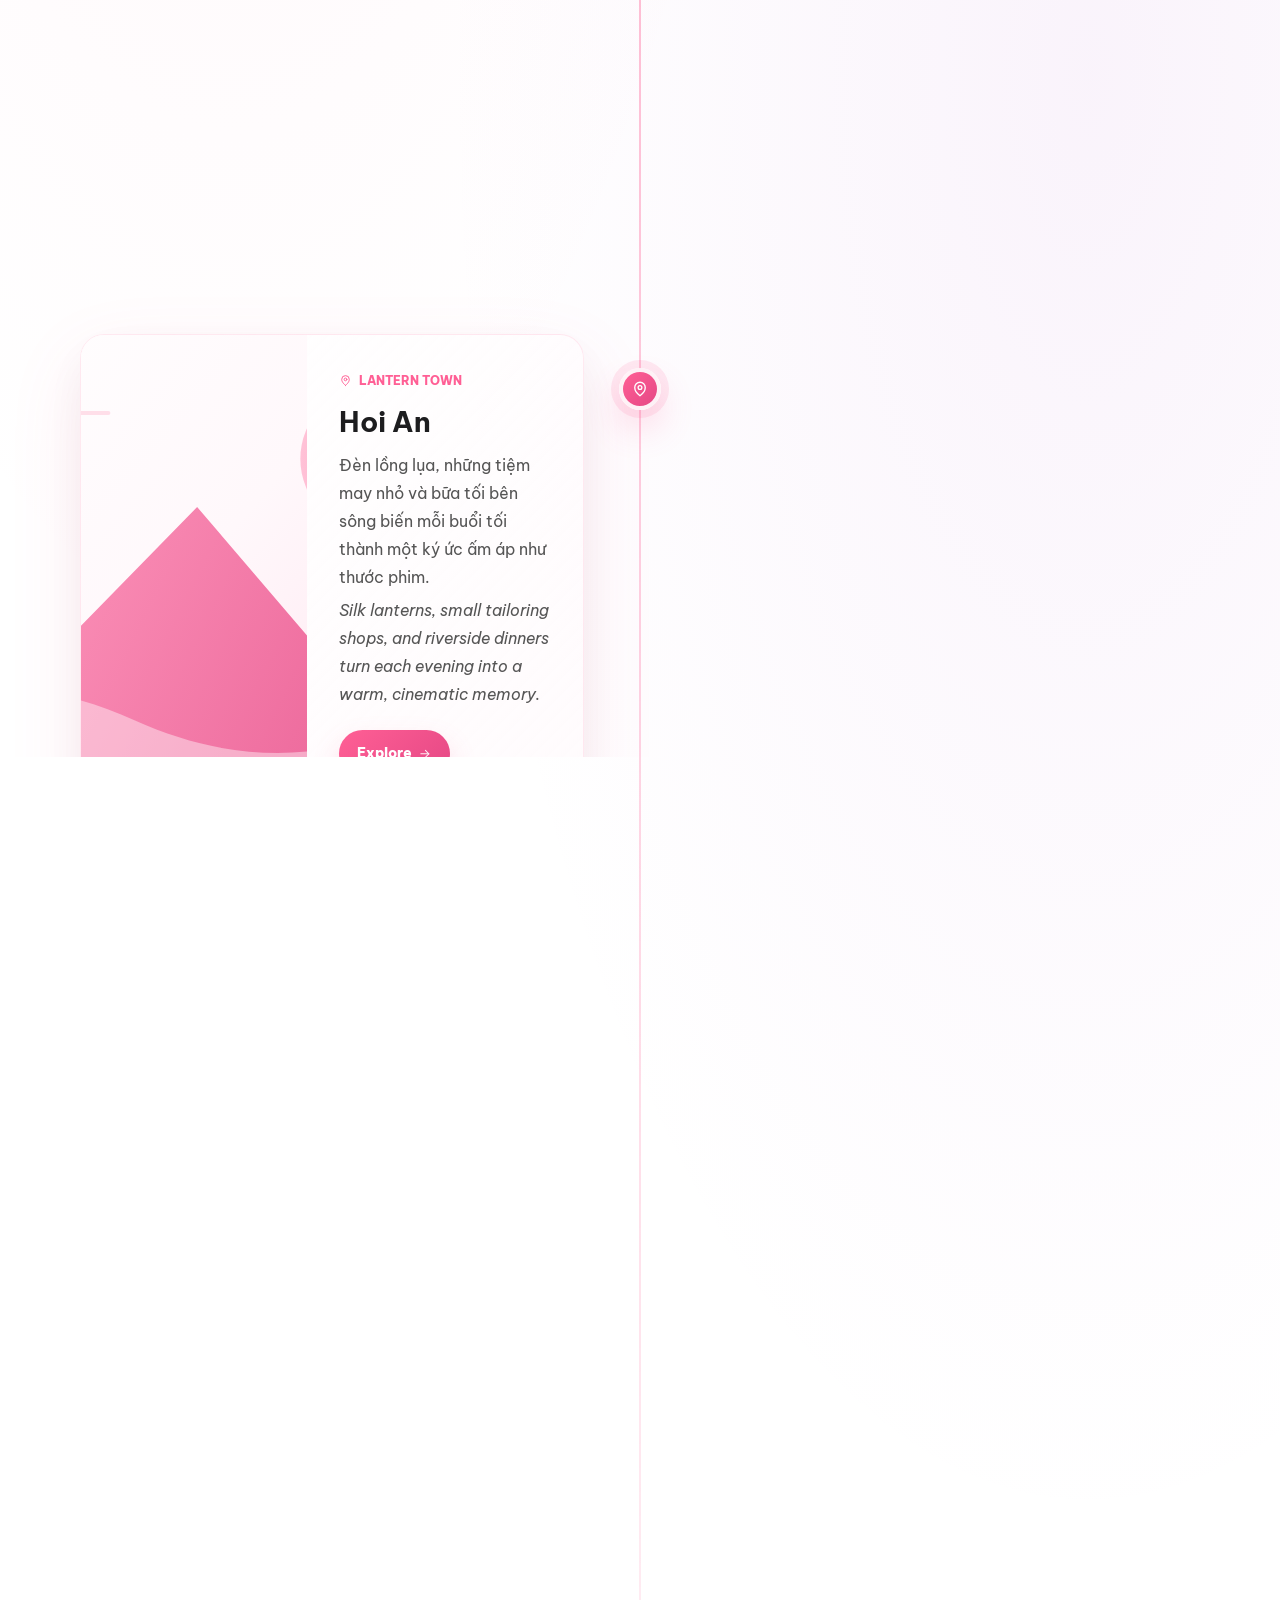
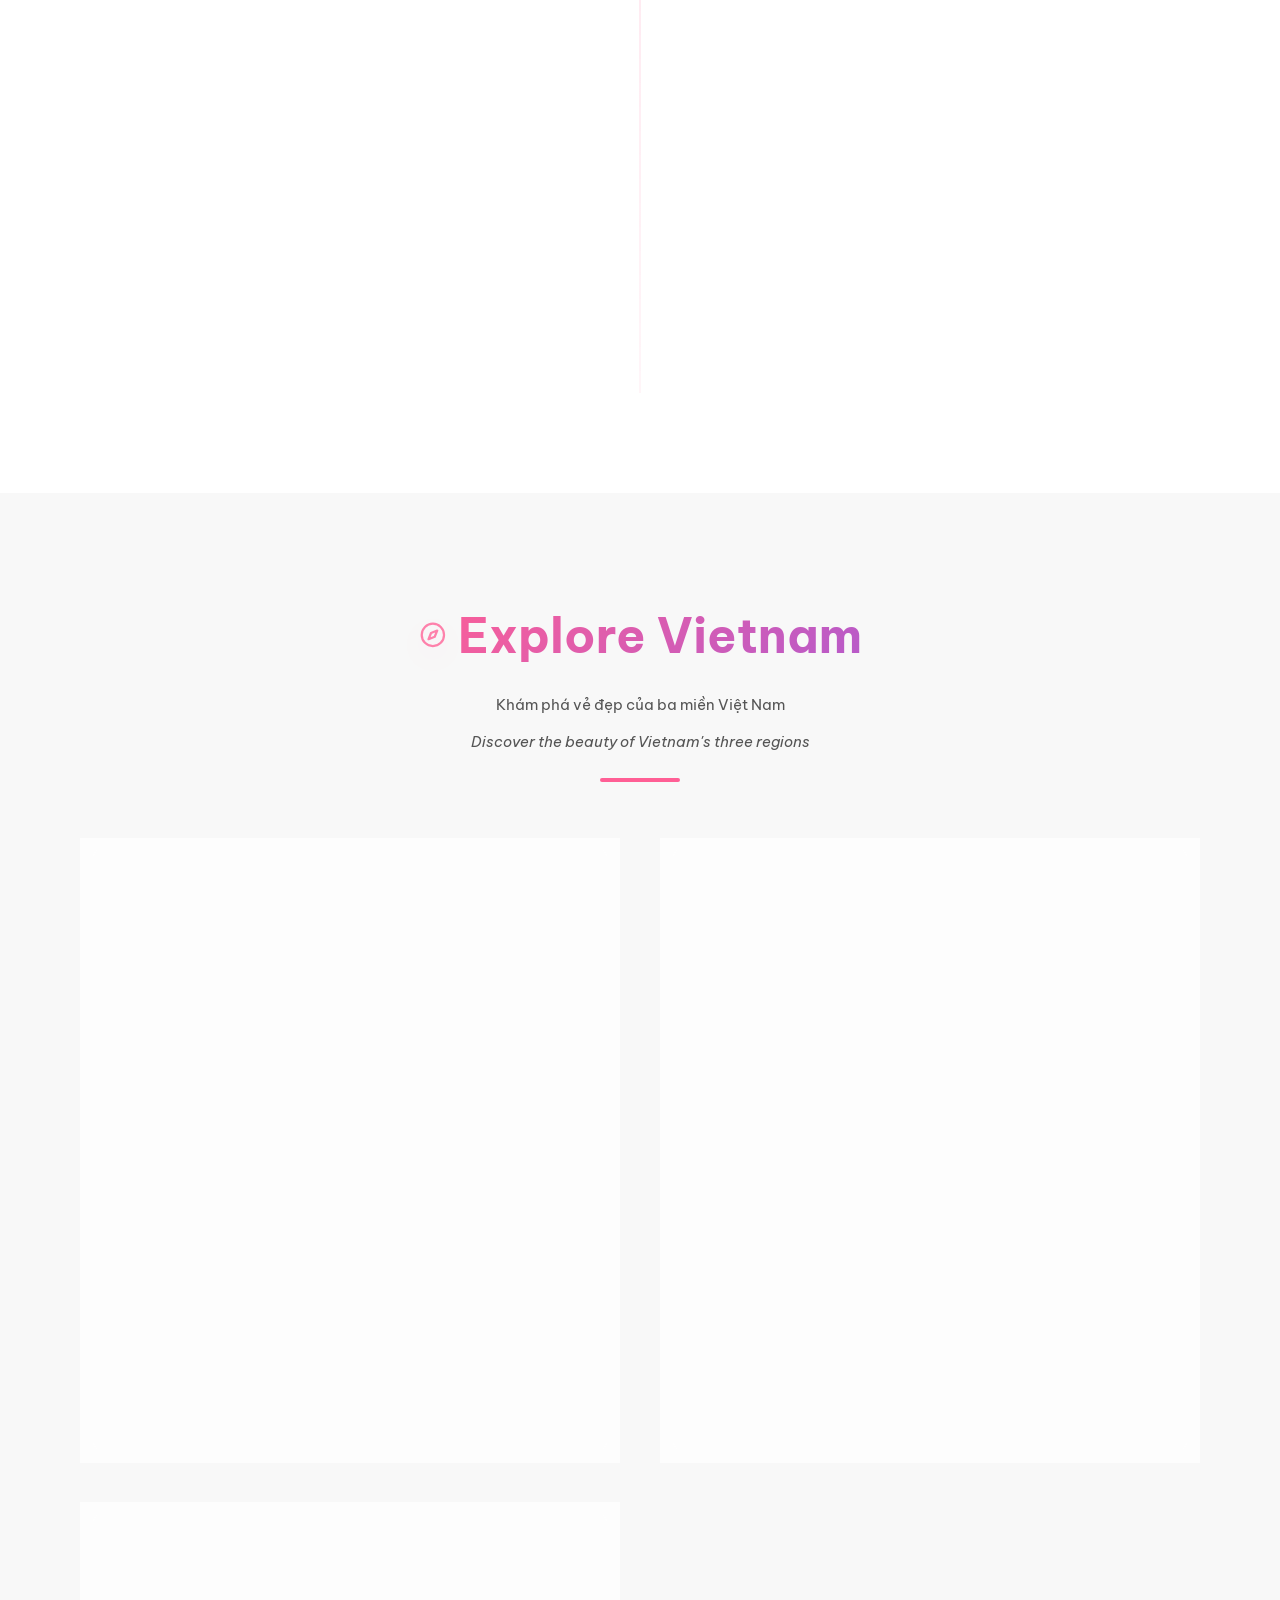
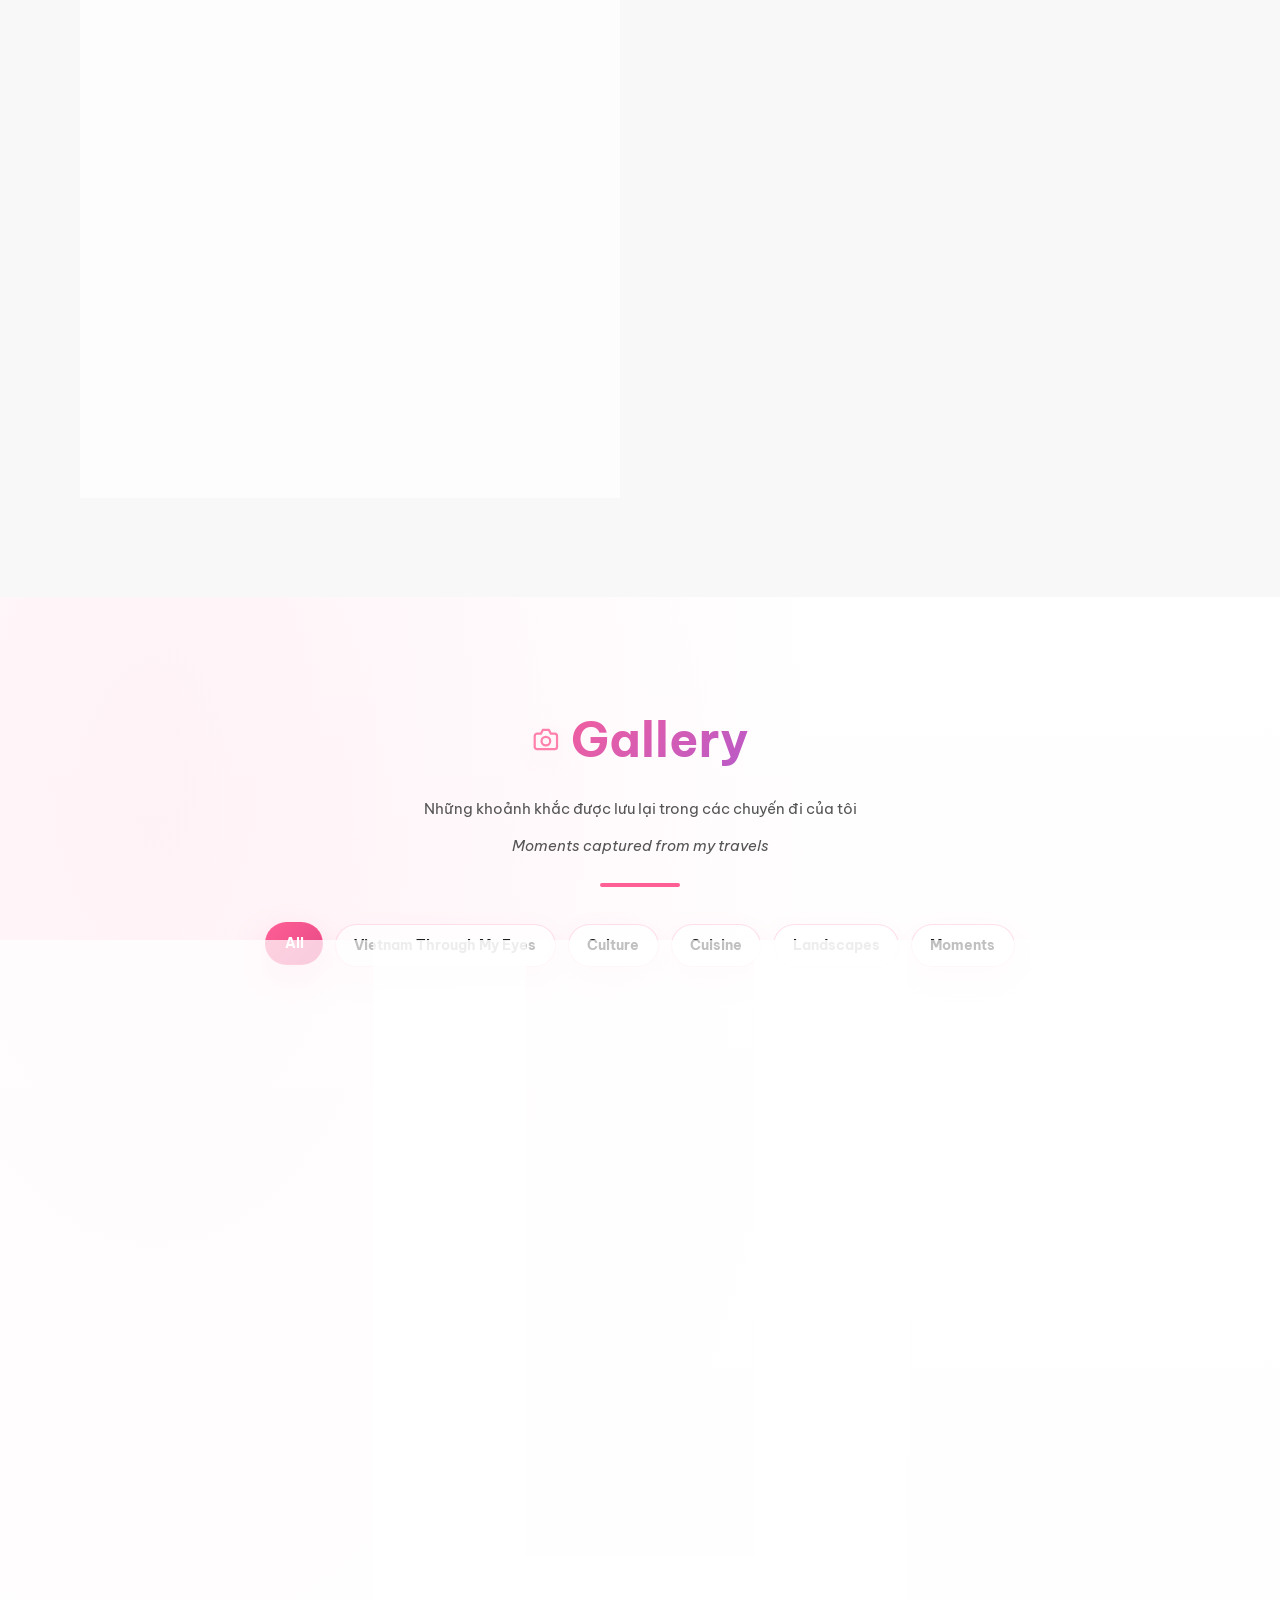
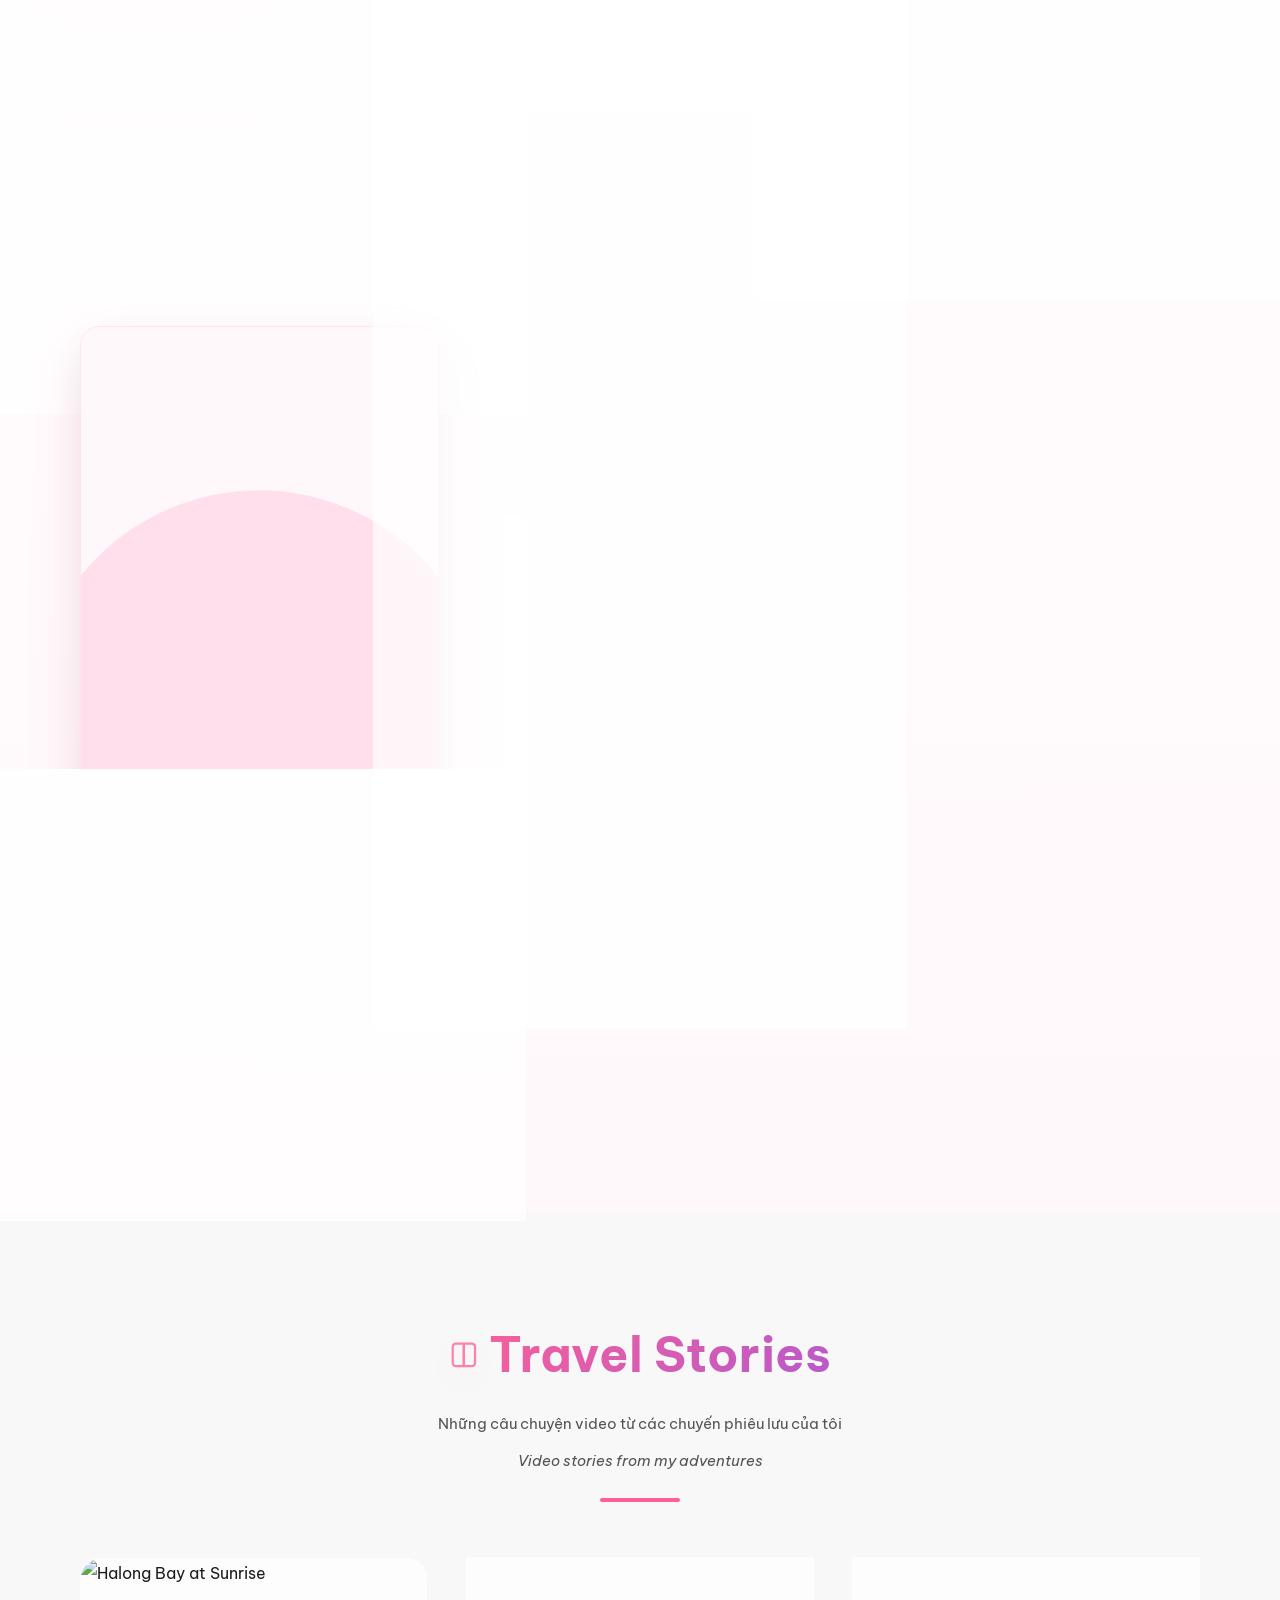
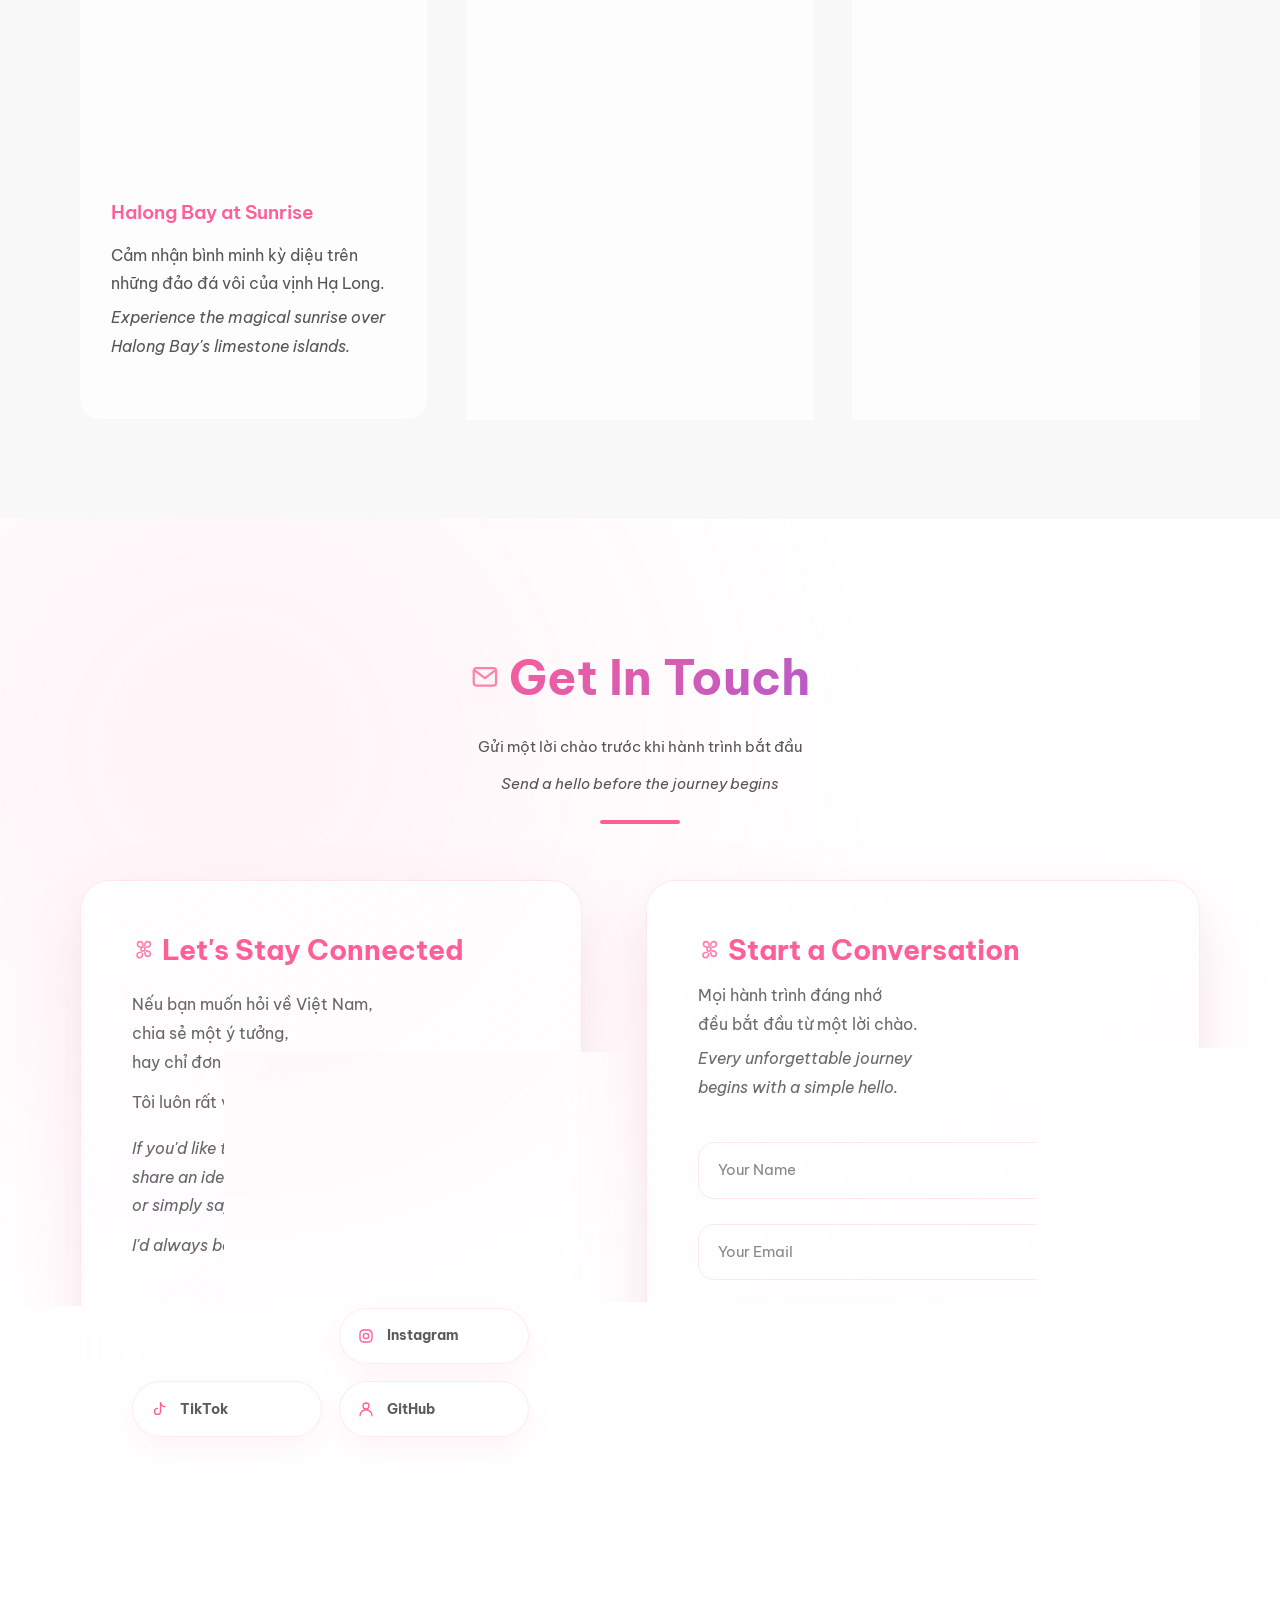
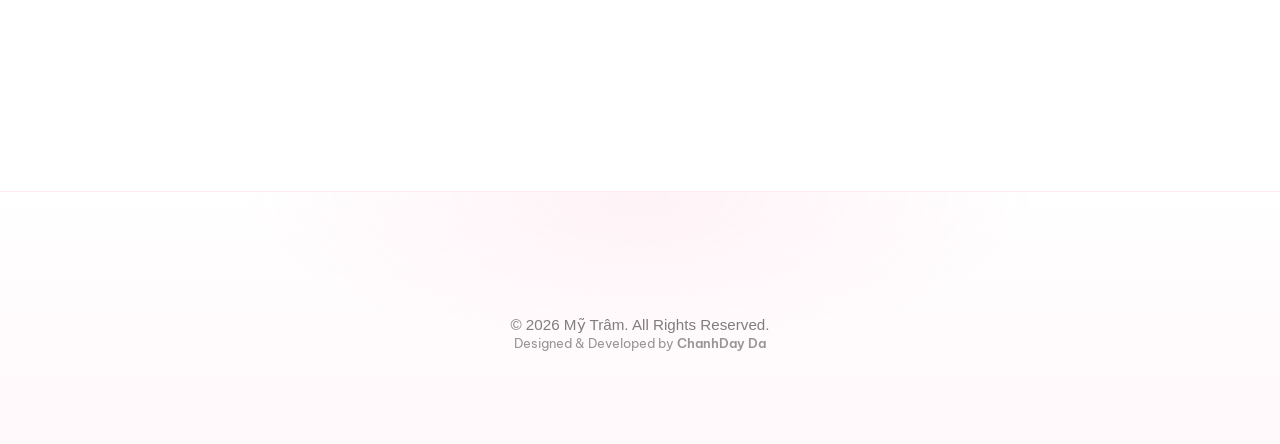
==== commit 3539e03f: "Update footer credit" ====
--- a/index.html
+++ b/index.html
@@ -599,22 +599,9 @@
     <!-- Footer -->
     <footer class="footer fade-in">
         <div class="container">
-            <div class="footer-journal">
-                <div class="footer-message footer-message-vi">
-                    <p class="text-vi">Cảm ơn bạn đã dành thời gian ghé thăm hành trình của tôi.</p>
-                    <p class="text-vi">Hẹn gặp quý khách trên hành trình du lịch nào đó, thương yêu chính mình hơn và cùng ngắm nhìn thế giới rộng lớn tuyệt đẹp. 💓</p>
-                </div>
-
-                <div class="footer-message footer-message-en">
-                    <p class="text-en">Thank you for taking the time to visit my journey.</p>
-                    <p class="text-en">I hope to meet you on a journey someday, to cherish ourselves a little more and admire the beautiful, vast world together. 💓</p>
-                </div>
-
-                <div class="footer-signature">
-                    <p>Mỹ Trâm</p>
-                    <span>Vietnam Specialist</span>
-                    <span>Travel Storyteller</span>
-                </div>
+            <div class="footer-legal" role="contentinfo" aria-label="Footer">
+                <p class="footer-legal-copyright">© 2026 Mỹ Trâm. All Rights Reserved.</p>
+                <p class="footer-legal-credit">Designed &amp; Developed by <span class="footer-credit-name">ChanhDay Da</span></p>
             </div>
         </div>
     </footer>
--- a/style.css
+++ b/style.css
@@ -2424,6 +2424,34 @@
     letter-spacing: 0.16em;
     text-transform: uppercase;
     opacity: 0.78;
+}
+
+/* Minimal centered legal footer overrides */
+.footer-legal {
+    max-width: 820px;
+    margin: 0 auto;
+    text-align: center;
+    color: rgba(29,29,31,0.46);
+    padding: 1.2rem 0 2.4rem;
+    font-family: inherit;
+}
+.footer-legal p {
+    margin: 0;
+    line-height: 1.4;
+}
+.footer-legal-copyright {
+    color: rgba(29,29,31,0.56);
+    font-size: 0.95rem;
+    font-weight: 500;
+}
+.footer-legal-credit {
+    color: rgba(29,29,31,0.46);
+    font-size: 0.84rem;
+    margin-top: 0.45rem;
+    font-weight: 400;
+}
+.footer-credit-name {
+    font-weight: 600;
 }
 
 /* ============== BACK TO TOP BUTTON ============== */
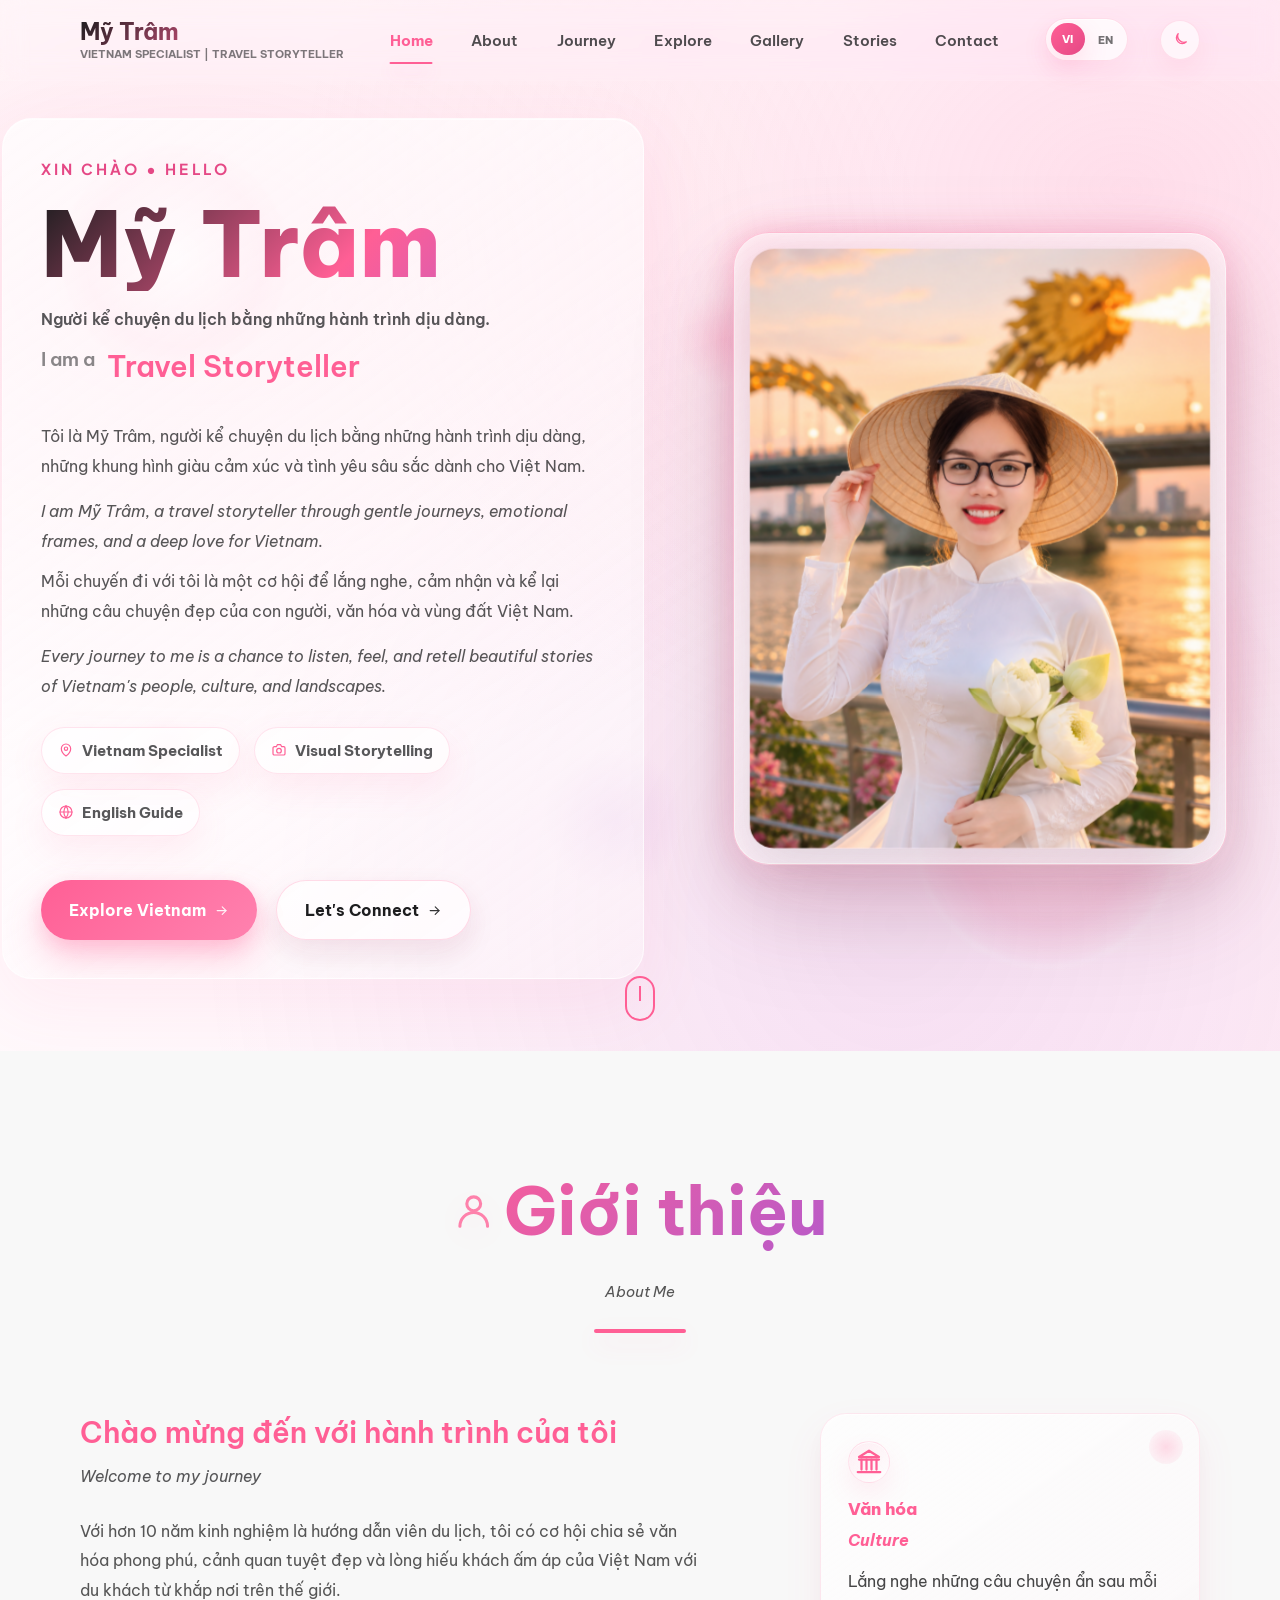
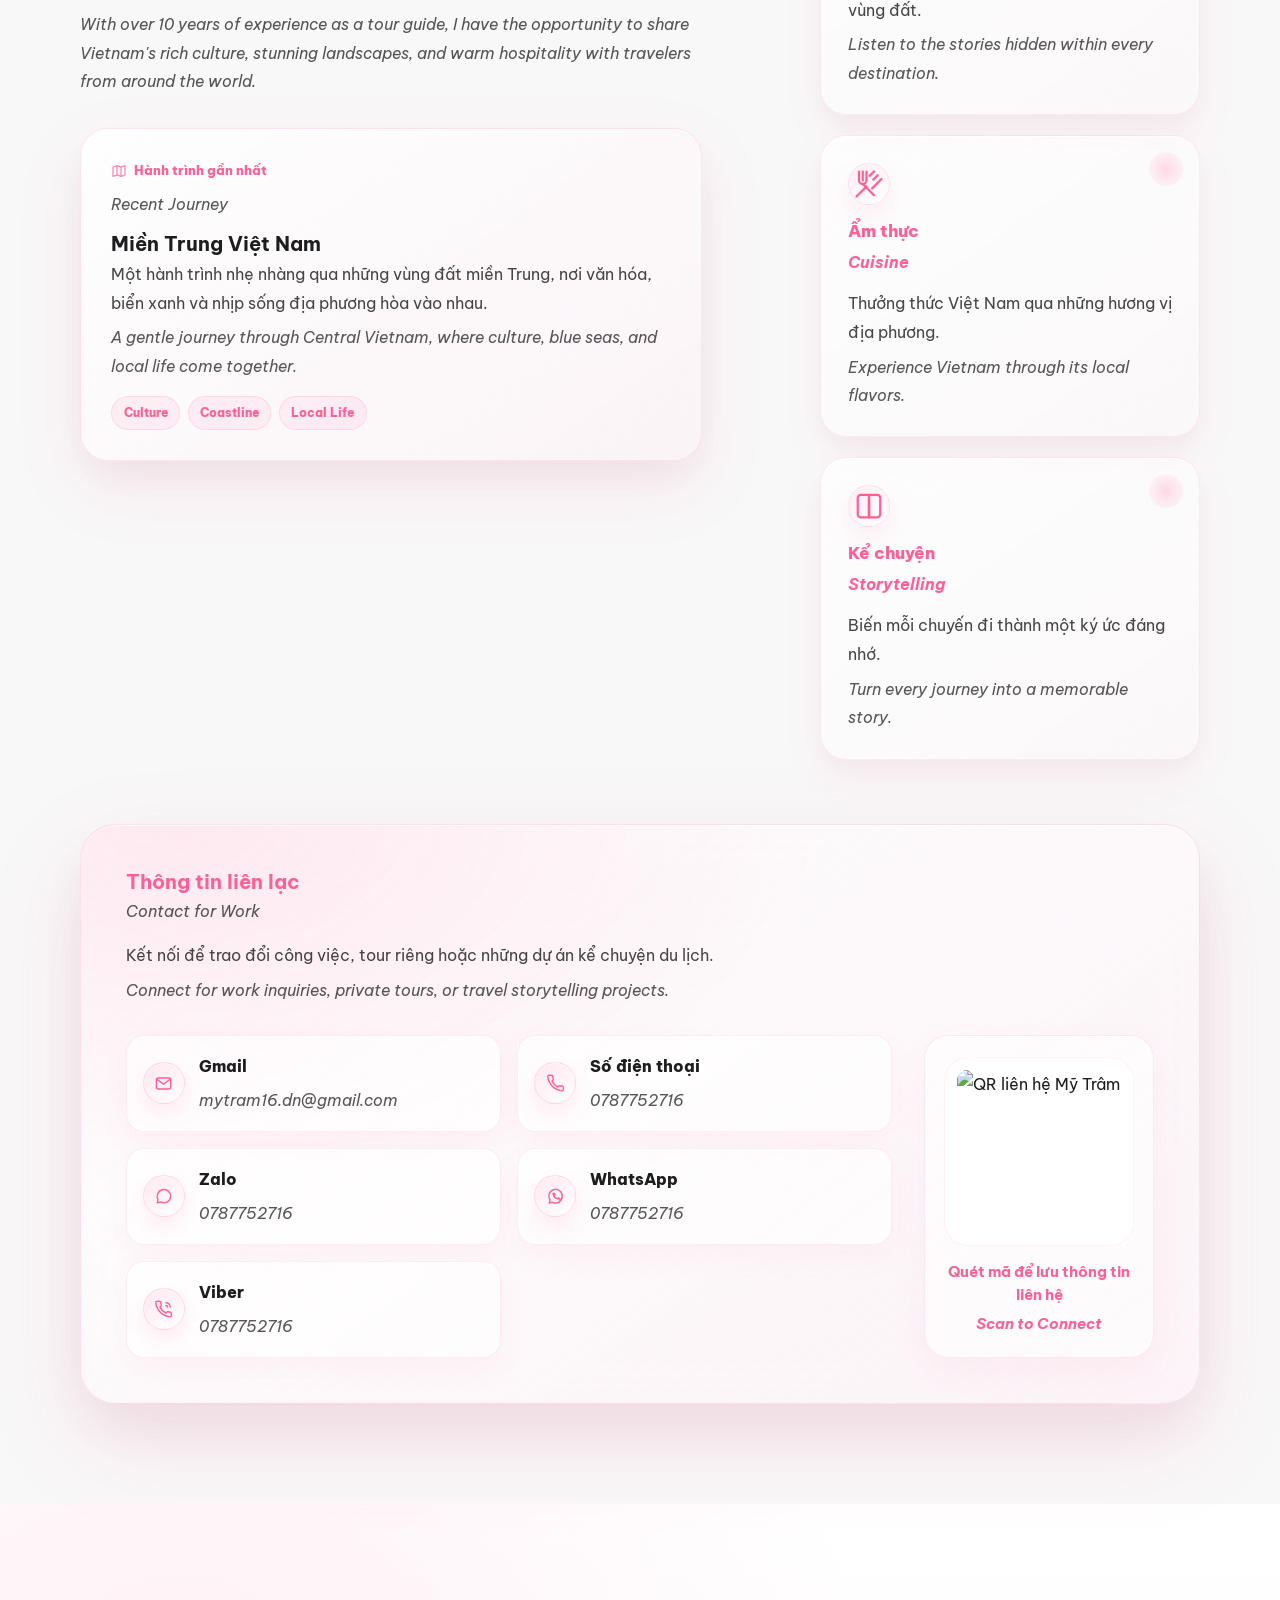
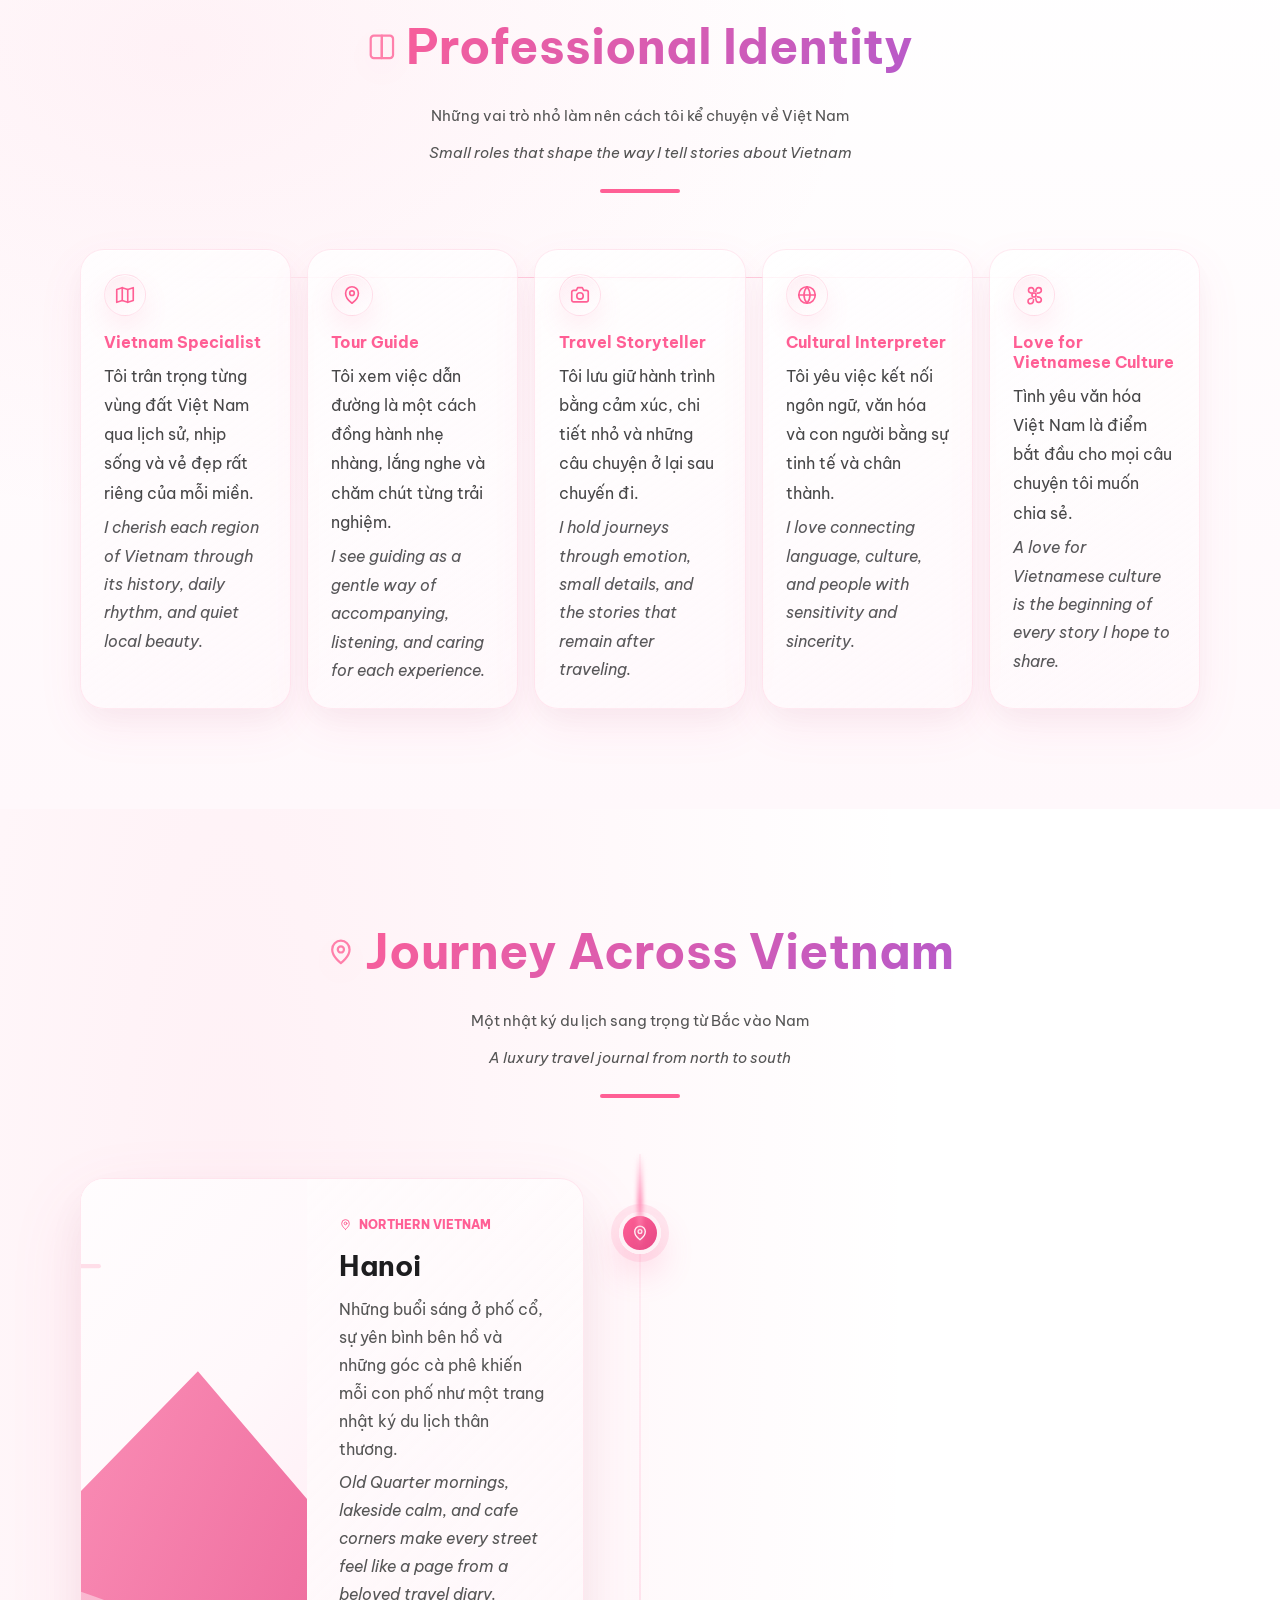
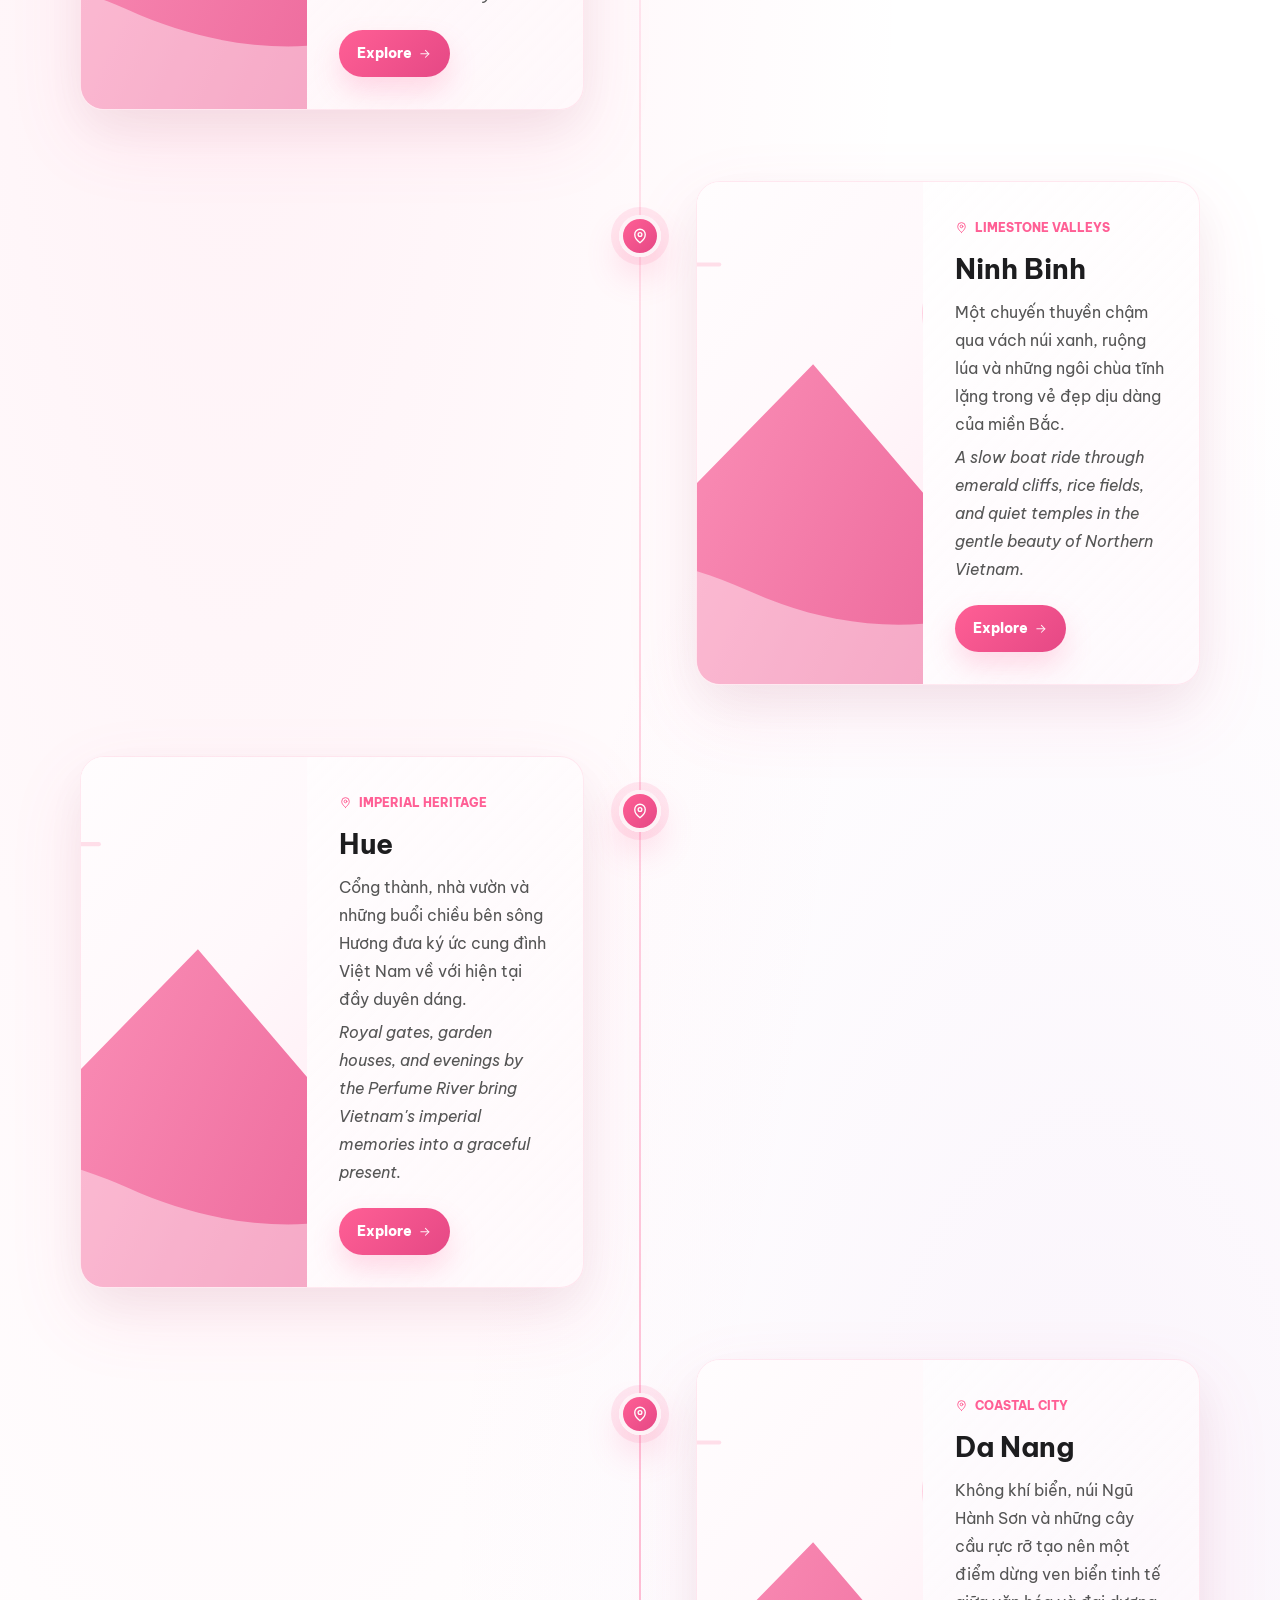
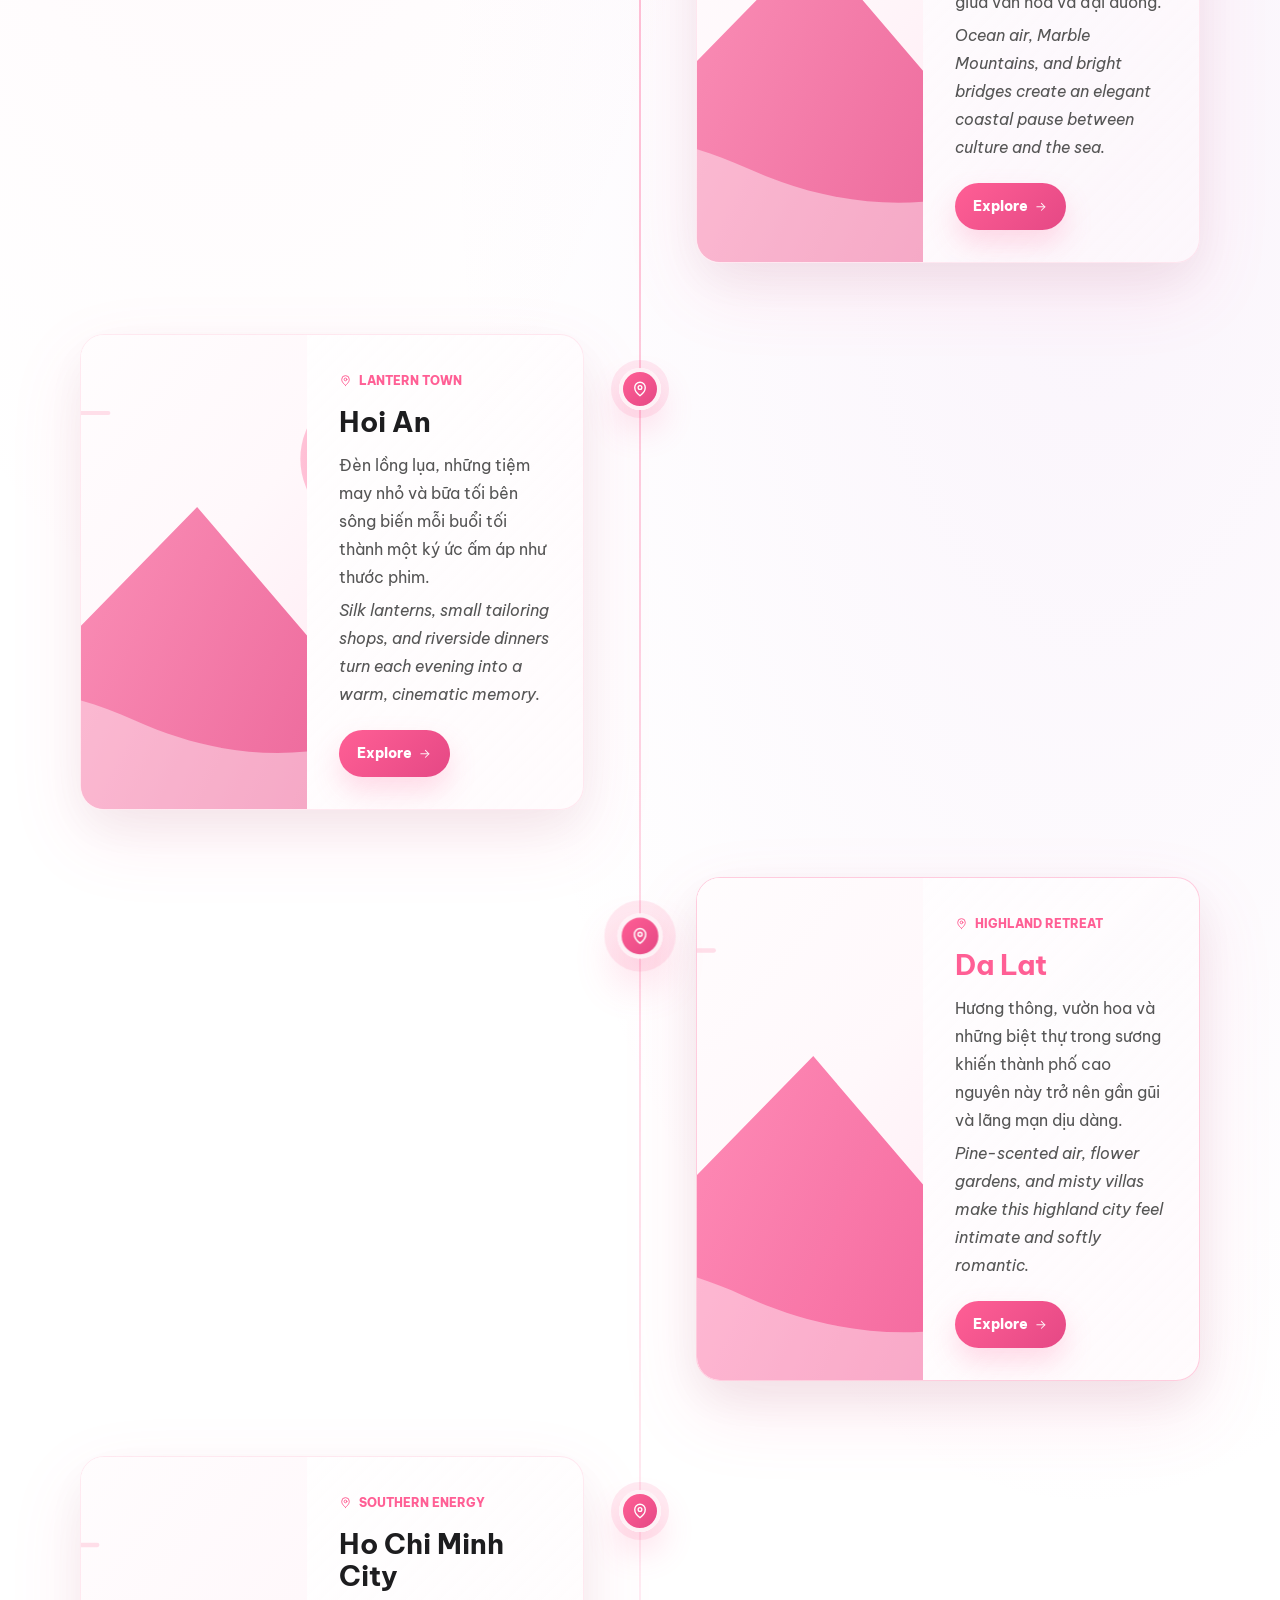
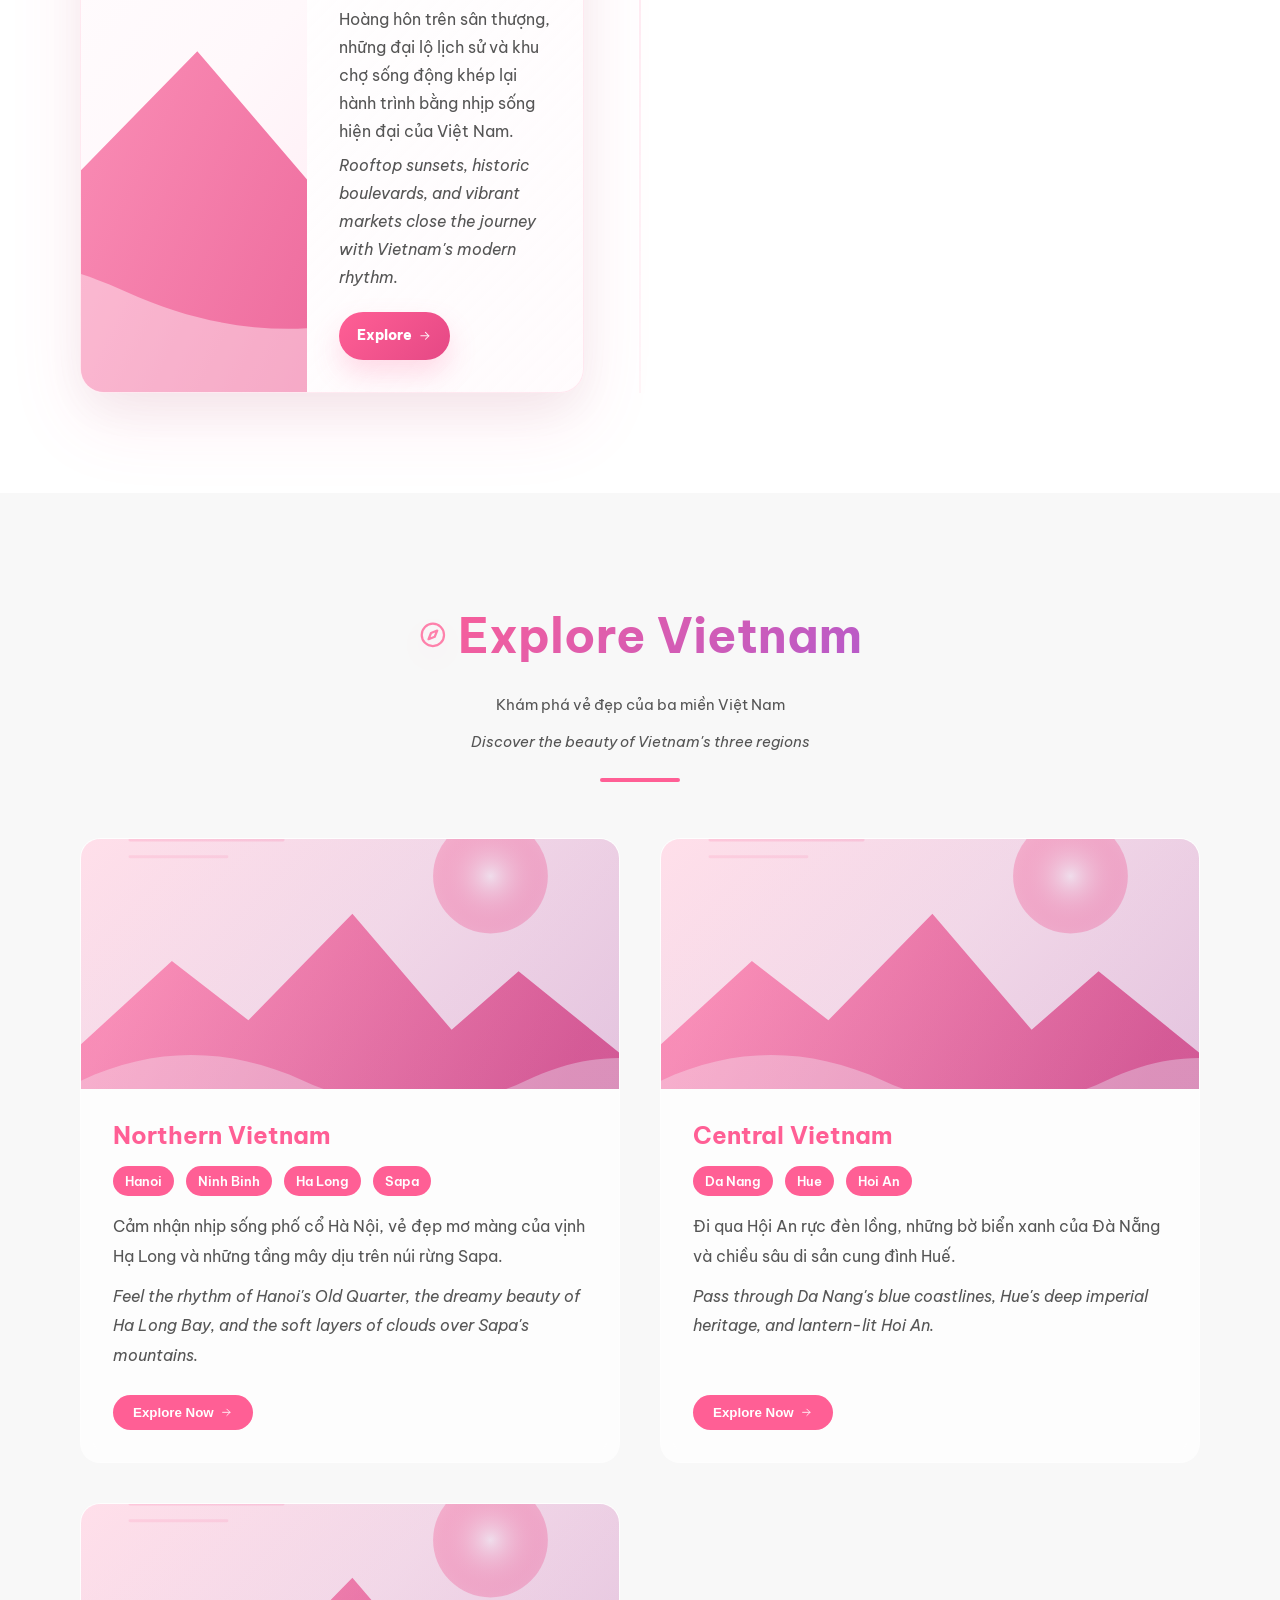
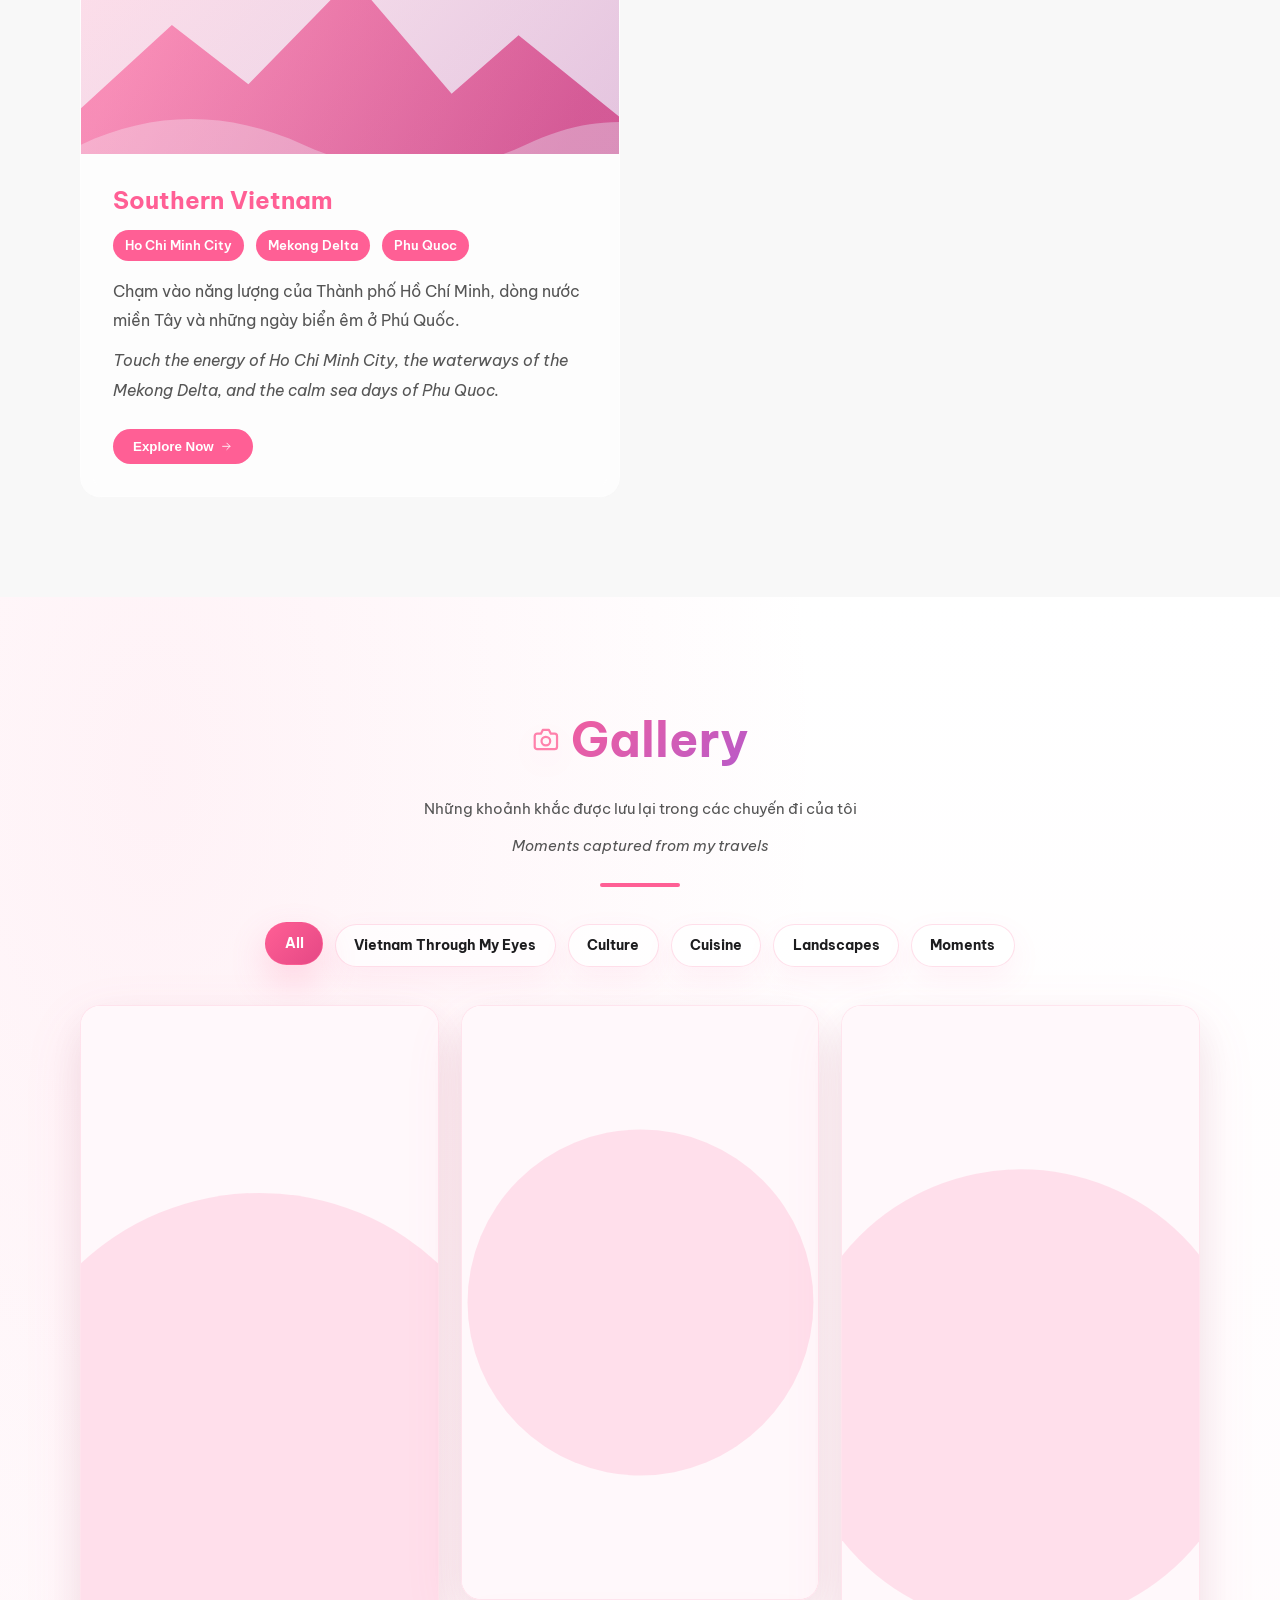
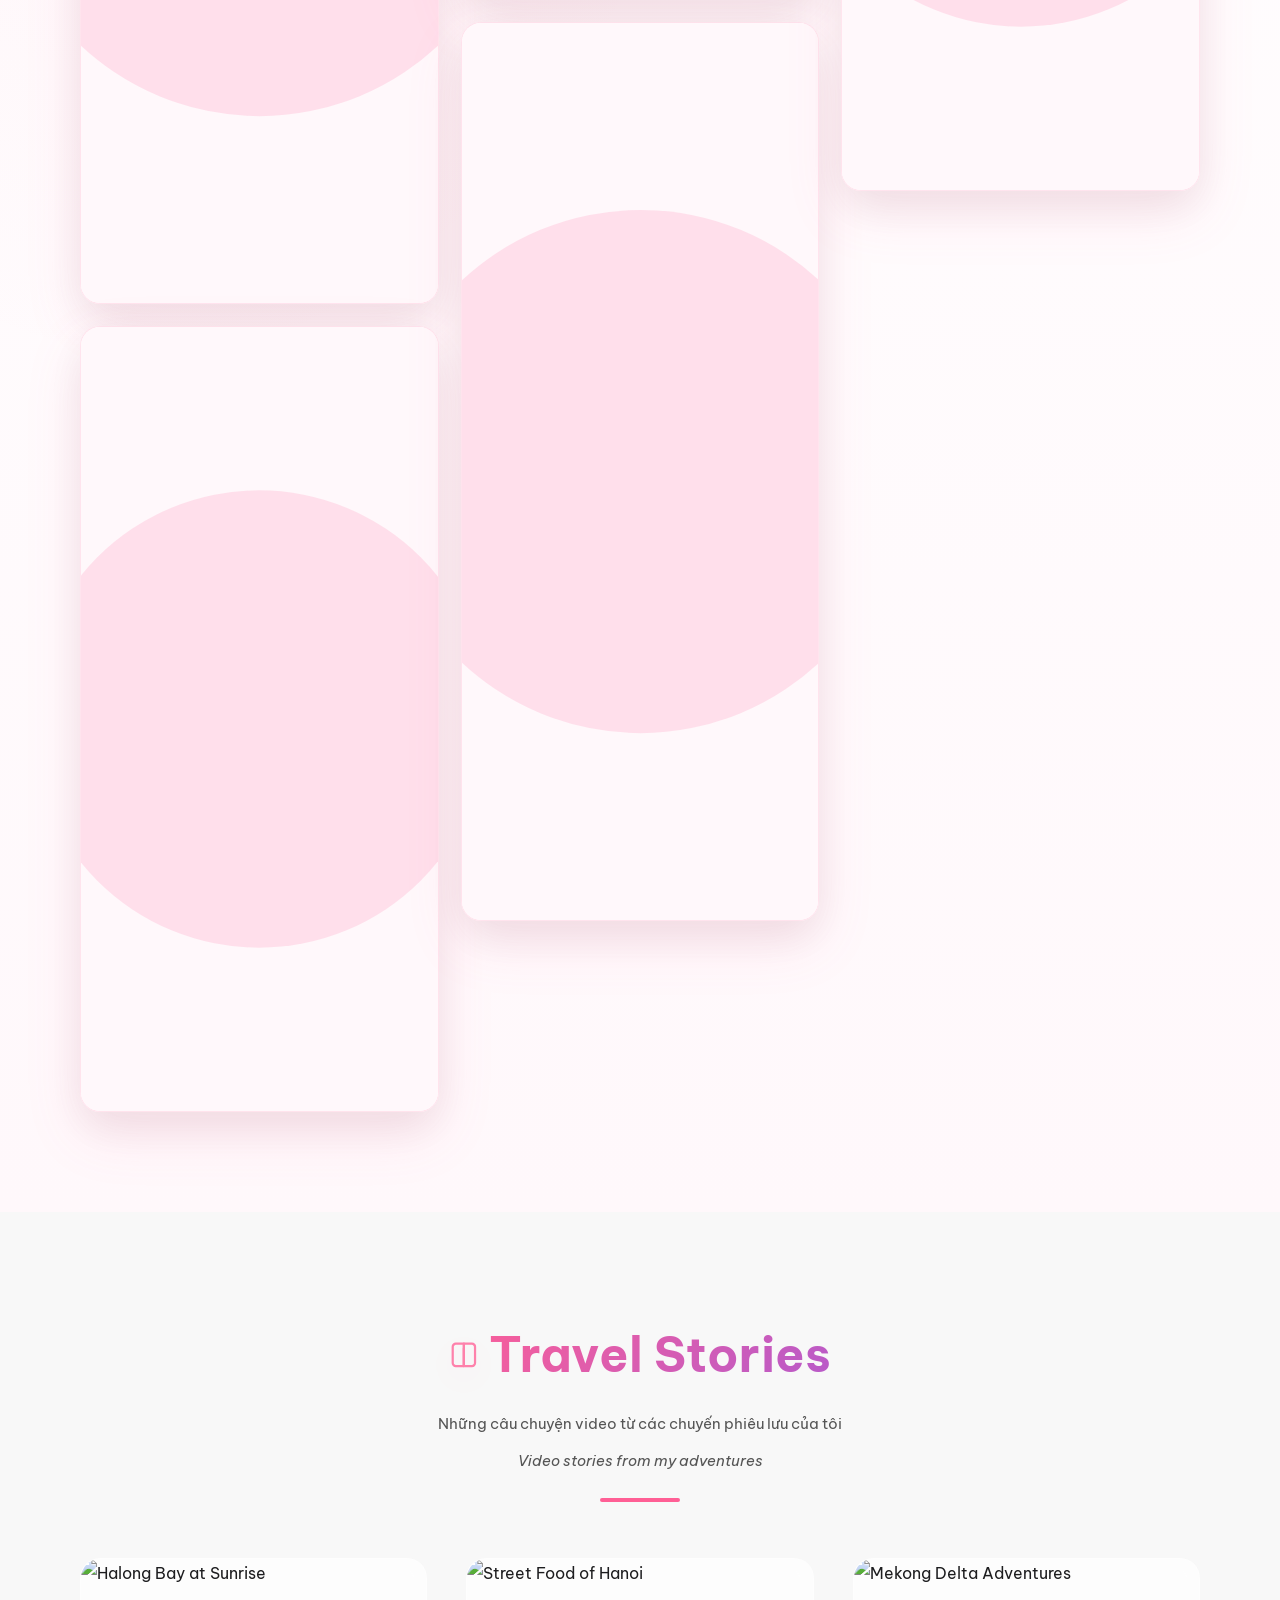
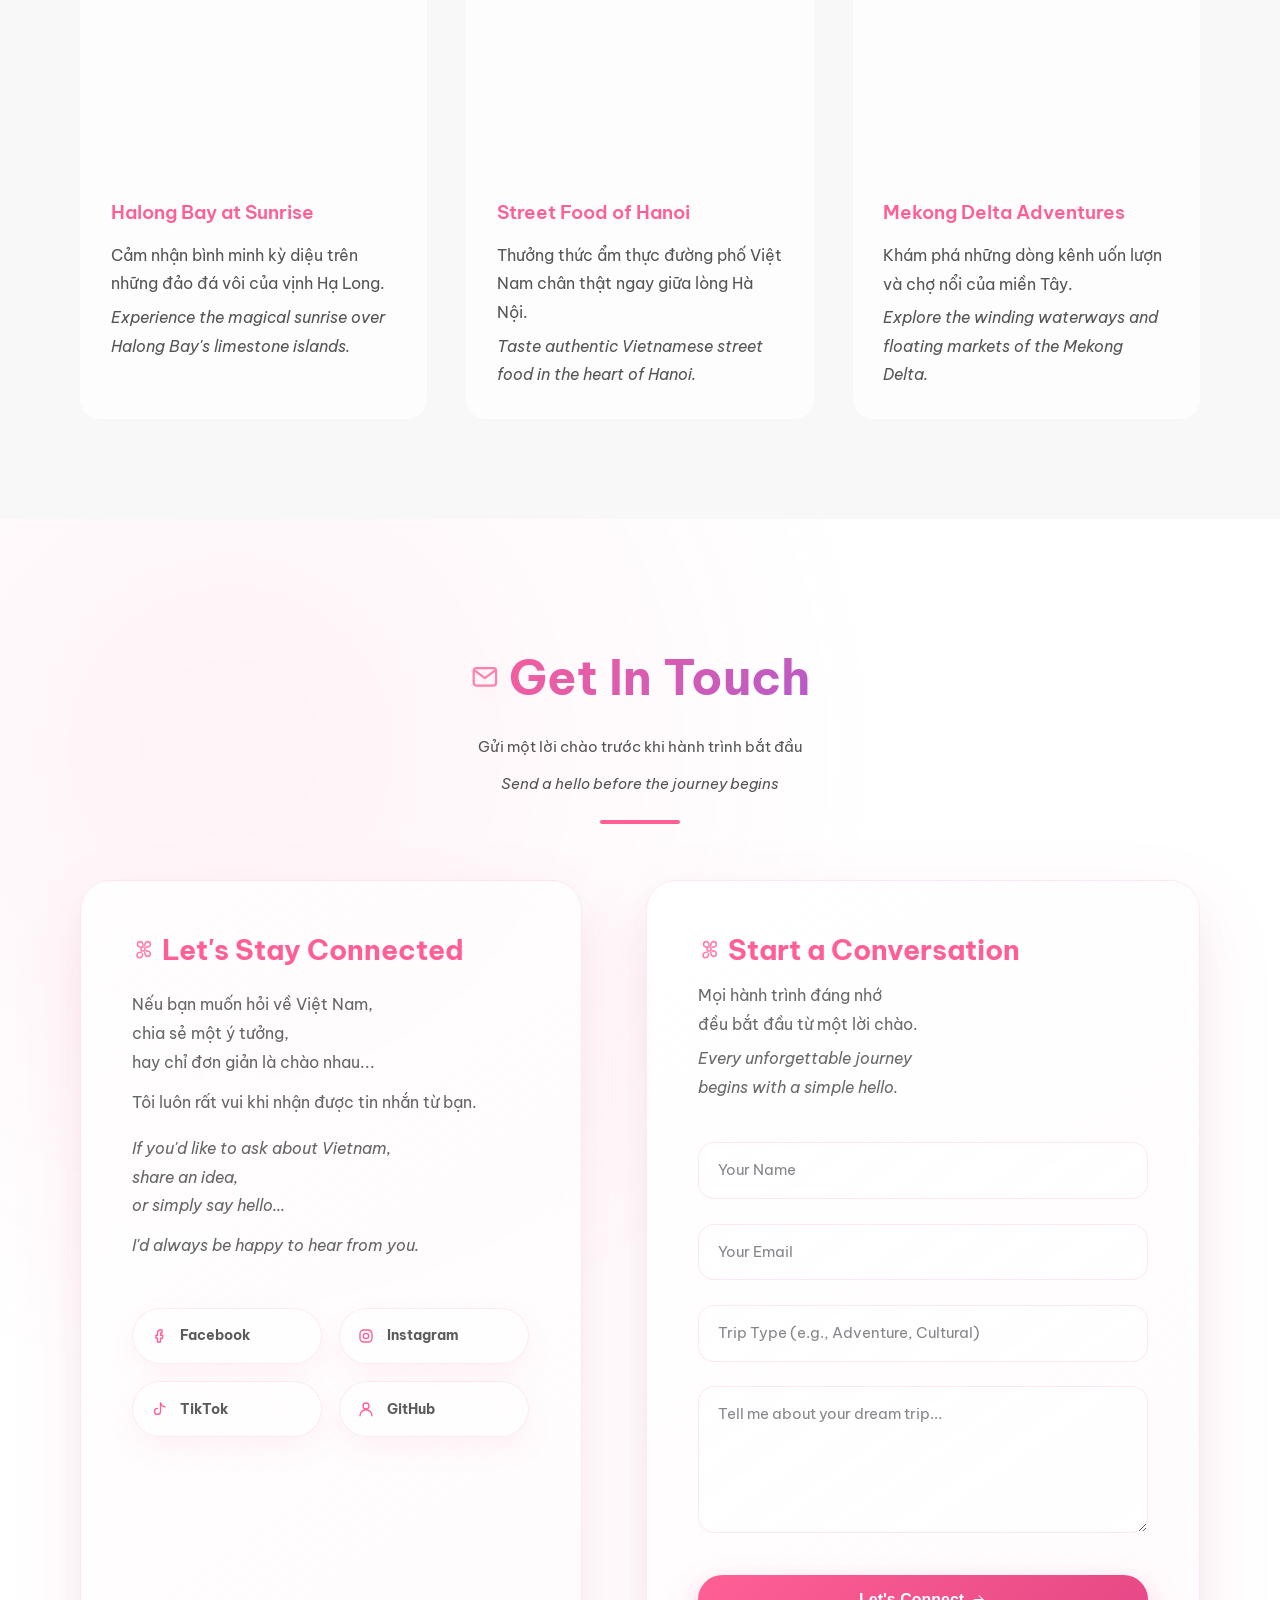
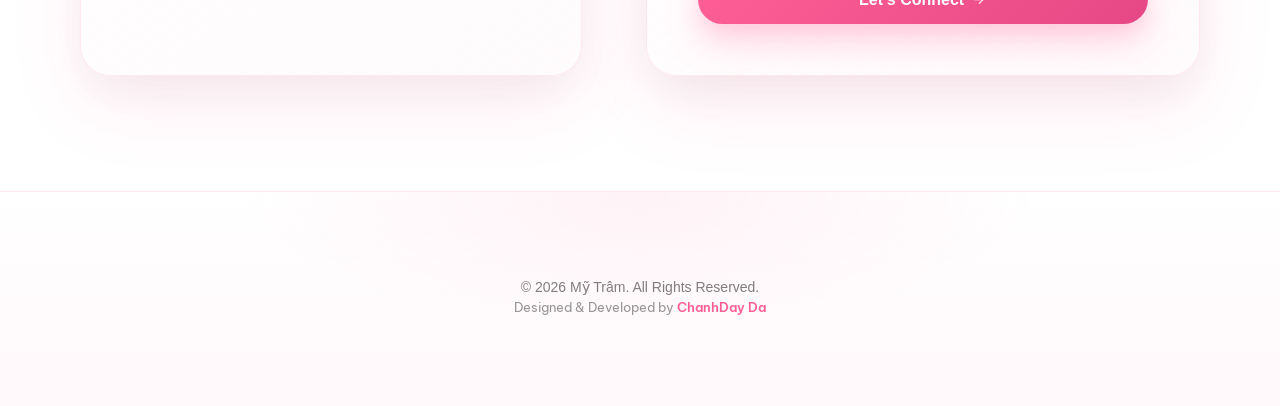
==== commit f29d7327: "Improve footer styling" ====
--- a/index.html
+++ b/index.html
@@ -601,7 +601,7 @@
         <div class="container">
             <div class="footer-legal" role="contentinfo" aria-label="Footer">
                 <p class="footer-legal-copyright">© 2026 Mỹ Trâm. All Rights Reserved.</p>
-                <p class="footer-legal-credit">Designed &amp; Developed by <span class="footer-credit-name">ChanhDay Da</span></p>
+            <p class="footer-legal-credit">Designed &amp; Developed by <a href="https://github.com/mytram16" target="_blank" rel="noopener noreferrer" class="footer-credit-name">ChanhDay Da</a></p>
             </div>
         </div>
     </footer>
--- a/style.css
+++ b/style.css
@@ -2366,7 +2366,7 @@
     background:
         radial-gradient(ellipse at 50% 0%, rgba(255, 95, 149, 0.08) 0%, rgba(255, 95, 149, 0) 44%),
         linear-gradient(180deg, var(--background) 0%, #fff8fb 100%);
-    padding: clamp(4rem, 8vw, 7rem) 0 clamp(2rem, 4vw, 4rem);
+    padding: clamp(2.6rem, 5.2vw, 4.55rem) 0 clamp(2rem, 4vw, 4rem);
     border-top: 1px solid rgba(255, 95, 149, 0.08);
 }
 
@@ -2441,17 +2441,33 @@
 }
 .footer-legal-copyright {
     color: rgba(29,29,31,0.56);
-    font-size: 0.95rem;
+    font-size: 0.875rem;
     font-weight: 500;
 }
 .footer-legal-credit {
     color: rgba(29,29,31,0.46);
-    font-size: 0.84rem;
+    font-size: 0.8125rem;
     margin-top: 0.45rem;
     font-weight: 400;
 }
 .footer-credit-name {
     font-weight: 600;
+    color: var(--primary-color);
+    text-decoration: none;
+    transition: opacity 0.3s ease, color 0.3s ease;
+}
+
+.footer-credit-name:hover {
+    opacity: 0.8;
+    color: var(--primary-dark);
+}
+
+body.dark-mode .footer-credit-name {
+    color: var(--primary-light);
+}
+
+body.dark-mode .footer-credit-name:hover {
+    color: var(--primary-color);
 }
 
 /* ============== BACK TO TOP BUTTON ============== */
